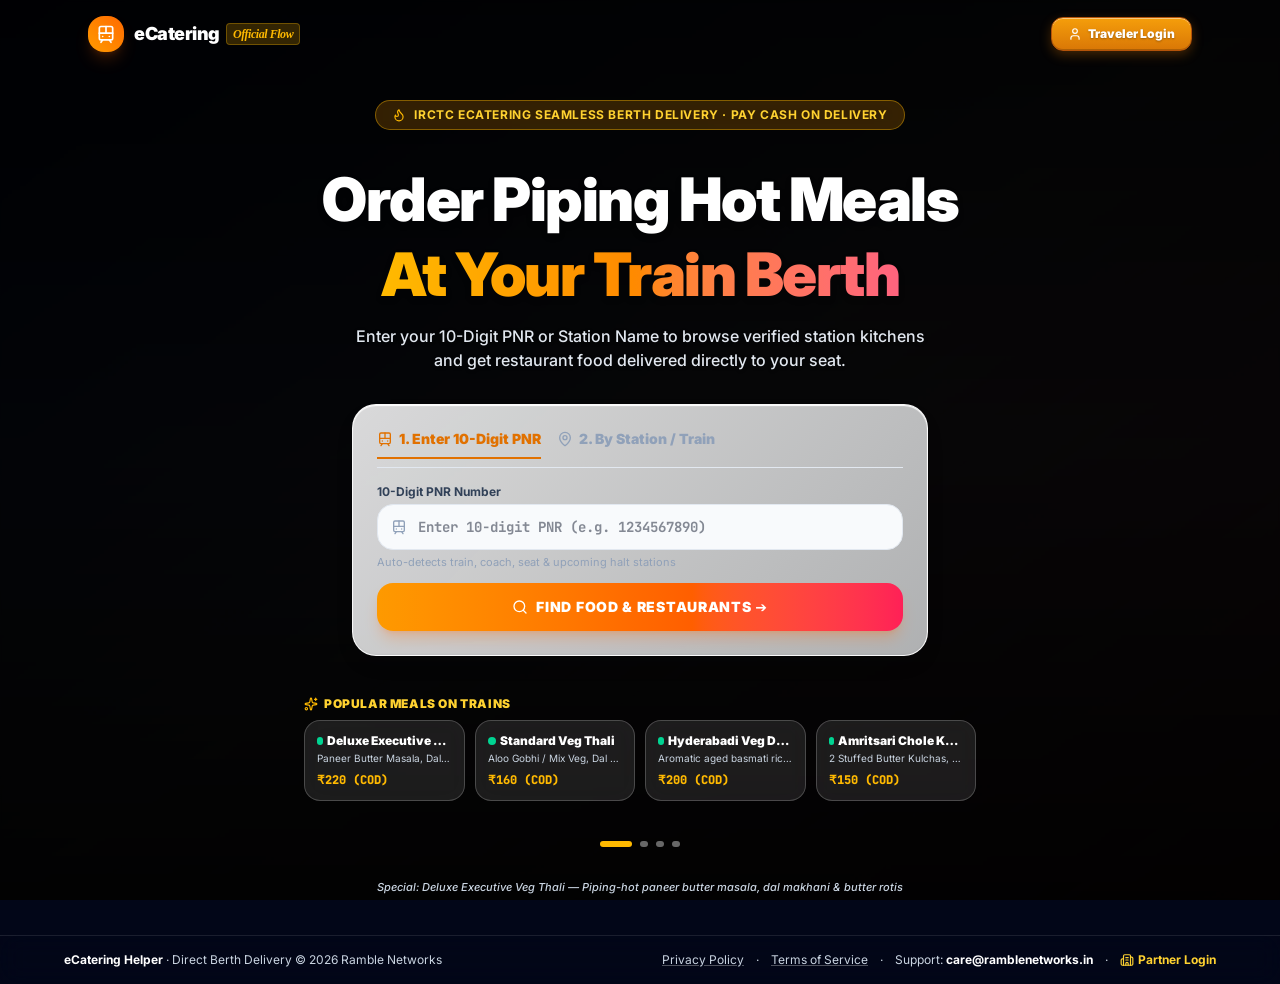
==== index.html @ 1b0b8081 "deploy: production build with live VPS Monitor button (static assets only)" ====
<!doctype html>
<html lang="en">
  <head>
    <meta charset="UTF-8" />
    <meta name="viewport" content="width=device-width, initial-scale=1.0, maximum-scale=1.0, user-scalable=no" />
    <meta name="theme-color" content="#f59e0b" />
    <meta name="apple-mobile-web-app-capable" content="yes" />
    <meta name="apple-mobile-web-app-status-bar-style" content="black-translucent" />
    <meta name="mobile-web-app-capable" content="yes" />
    <link rel="manifest" href="/manifest.json" />
    <link rel="icon" type="image/svg+xml" href="/icon.svg" />
    <link rel="apple-touch-icon" href="/icon.svg" />
    <title>Rambles' Kitchen - IRCTC eCatering Partner at NJP Railway Station</title>
    <script type="module" crossorigin src="/assets/index-EM72E6cP.js"></script>
    <link rel="stylesheet" crossorigin href="/assets/index-DjnOoHgG.css">
  <link rel="manifest" href="/manifest.webmanifest"><script id="vite-plugin-pwa:register-sw" src="/registerSW.js"></script></head>
  <body>
    <div id="root"></div>
    <script>
      if ('serviceWorker' in navigator && window.self === window.top) {
        window.addEventListener('load', () => {
          try {
            navigator.serviceWorker.register('/sw.js')
              .then(reg => console.log('Service Worker registered successfully:', reg.scope))
              .catch(err => console.error('Service Worker registration failed:', err));
          } catch (err) {
            console.warn('Service Worker registration blocked or failed:', err);
          }
        });
      }
    </script>
  </body>
</html>
---- assets/index-DjnOoHgG.css ----
@import"https://fonts.googleapis.com/css2?family=Inter:wght@400;500;600;700;800;900&family=Space+Grotesk:wght@500;600;700&family=JetBrains+Mono:wght@400;500;700&display=swap";/*! tailwindcss v4.3.3 | MIT License | https://tailwindcss.com */@layer properties{@supports (((-webkit-hyphens:none)) and (not (margin-trim:inline))) or ((-moz-orient:inline) and (not (color:rgb(from red r g b)))){*,:before,:after,::backdrop{--tw-translate-x:0;--tw-translate-y:0;--tw-translate-z:0;--tw-scale-x:1;--tw-scale-y:1;--tw-scale-z:1;--tw-rotate-x:initial;--tw-rotate-y:initial;--tw-rotate-z:initial;--tw-skew-x:initial;--tw-skew-y:initial;--tw-space-y-reverse:0;--tw-space-x-reverse:0;--tw-divide-y-reverse:0;--tw-border-style:solid;--tw-gradient-position:initial;--tw-gradient-from:#0000;--tw-gradient-via:#0000;--tw-gradient-to:#0000;--tw-gradient-stops:initial;--tw-gradient-via-stops:initial;--tw-gradient-from-position:0%;--tw-gradient-via-position:50%;--tw-gradient-to-position:100%;--tw-leading:initial;--tw-font-weight:initial;--tw-tracking:initial;--tw-shadow:0 0 #0000;--tw-shadow-color:initial;--tw-shadow-alpha:100%;--tw-inset-shadow:0 0 #0000;--tw-inset-shadow-color:initial;--tw-inset-shadow-alpha:100%;--tw-ring-color:initial;--tw-ring-shadow:0 0 #0000;--tw-inset-ring-color:initial;--tw-inset-ring-shadow:0 0 #0000;--tw-ring-inset:initial;--tw-ring-offset-width:0px;--tw-ring-offset-color:#fff;--tw-ring-offset-shadow:0 0 #0000;--tw-blur:initial;--tw-brightness:initial;--tw-contrast:initial;--tw-grayscale:initial;--tw-hue-rotate:initial;--tw-invert:initial;--tw-opacity:initial;--tw-saturate:initial;--tw-sepia:initial;--tw-drop-shadow:initial;--tw-drop-shadow-color:initial;--tw-drop-shadow-alpha:100%;--tw-drop-shadow-size:initial;--tw-backdrop-blur:initial;--tw-backdrop-brightness:initial;--tw-backdrop-contrast:initial;--tw-backdrop-grayscale:initial;--tw-backdrop-hue-rotate:initial;--tw-backdrop-invert:initial;--tw-backdrop-opacity:initial;--tw-backdrop-saturate:initial;--tw-backdrop-sepia:initial;--tw-duration:initial;--tw-ease:initial}}}@layer theme{:root,:host{--font-sans:"Inter", ui-sans-serif, system-ui, sans-serif;--font-serif:ui-serif, Georgia, Cambria, "Times New Roman", Times, serif;--font-mono:"JetBrains Mono", monospace;--color-red-50:oklch(97.1% .013 17.38);--color-red-100:oklch(93.6% .032 17.717);--color-red-200:oklch(88.5% .062 18.334);--color-red-300:oklch(80.8% .114 19.571);--color-red-400:oklch(70.4% .191 22.216);--color-red-500:oklch(63.7% .237 25.331);--color-red-600:oklch(57.7% .245 27.325);--color-red-700:oklch(50.5% .213 27.518);--color-red-800:oklch(44.4% .177 26.899);--color-red-900:oklch(39.6% .141 25.723);--color-red-950:oklch(25.8% .092 26.042);--color-orange-50:oklch(98% .016 73.684);--color-orange-100:oklch(95.4% .038 75.164);--color-orange-200:oklch(90.1% .076 70.697);--color-orange-300:oklch(83.7% .128 66.29);--color-orange-400:oklch(75% .183 55.934);--color-orange-500:oklch(70.5% .213 47.604);--color-orange-600:oklch(64.6% .222 41.116);--color-orange-700:oklch(55.3% .195 38.402);--color-orange-800:oklch(47% .157 37.304);--color-orange-900:oklch(40.8% .123 38.172);--color-orange-950:oklch(26.6% .079 36.259);--color-amber-50:oklch(98.7% .022 95.277);--color-amber-100:oklch(96.2% .059 95.617);--color-amber-200:oklch(92.4% .12 95.746);--color-amber-300:oklch(87.9% .169 91.605);--color-amber-400:oklch(82.8% .189 84.429);--color-amber-500:oklch(76.9% .188 70.08);--color-amber-600:oklch(66.6% .179 58.318);--color-amber-700:oklch(55.5% .163 48.998);--color-amber-800:oklch(47.3% .137 46.201);--color-amber-900:oklch(41.4% .112 45.904);--color-amber-950:oklch(27.9% .077 45.635);--color-yellow-400:oklch(85.2% .199 91.936);--color-yellow-500:oklch(79.5% .184 86.047);--color-green-600:oklch(62.7% .194 149.214);--color-emerald-50:oklch(97.9% .021 166.113);--color-emerald-100:oklch(95% .052 163.051);--color-emerald-200:oklch(90.5% .093 164.15);--color-emerald-300:oklch(84.5% .143 164.978);--color-emerald-400:oklch(76.5% .177 163.223);--color-emerald-500:oklch(69.6% .17 162.48);--color-emerald-600:oklch(59.6% .145 163.225);--color-emerald-700:oklch(50.8% .118 165.612);--color-emerald-800:oklch(43.2% .095 166.913);--color-emerald-900:oklch(37.8% .077 168.94);--color-emerald-950:oklch(26.2% .051 172.552);--color-teal-50:oklch(98.4% .014 180.72);--color-teal-100:oklch(95.3% .051 180.801);--color-teal-200:oklch(91% .096 180.426);--color-teal-400:oklch(77.7% .152 181.912);--color-teal-500:oklch(70.4% .14 182.503);--color-teal-600:oklch(60% .118 184.704);--color-teal-700:oklch(51.1% .096 186.391);--color-teal-800:oklch(43.7% .078 188.216);--color-teal-900:oklch(38.6% .063 188.416);--color-cyan-50:oklch(98.4% .019 200.873);--color-cyan-100:oklch(95.6% .045 203.388);--color-cyan-200:oklch(91.7% .08 205.041);--color-cyan-300:oklch(86.5% .127 207.078);--color-cyan-400:oklch(78.9% .154 211.53);--color-cyan-500:oklch(71.5% .143 215.221);--color-cyan-600:oklch(60.9% .126 221.723);--color-cyan-700:oklch(52% .105 223.128);--color-cyan-900:oklch(39.8% .07 227.392);--color-cyan-950:oklch(30.2% .056 229.695);--color-sky-50:oklch(97.7% .013 236.62);--color-sky-100:oklch(95.1% .026 236.824);--color-sky-200:oklch(90.1% .058 230.902);--color-sky-600:oklch(58.8% .158 241.966);--color-sky-700:oklch(50% .134 242.749);--color-sky-900:oklch(39.1% .09 240.876);--color-sky-950:oklch(29.3% .066 243.157);--color-blue-400:oklch(70.7% .165 254.624);--color-blue-500:oklch(62.3% .214 259.815);--color-blue-600:oklch(54.6% .245 262.881);--color-blue-700:oklch(48.8% .243 264.376);--color-indigo-50:oklch(96.2% .018 272.314);--color-indigo-100:oklch(93% .034 272.788);--color-indigo-200:oklch(87% .065 274.039);--color-indigo-300:oklch(78.5% .115 274.713);--color-indigo-400:oklch(67.3% .182 276.935);--color-indigo-500:oklch(58.5% .233 277.117);--color-indigo-600:oklch(51.1% .262 276.966);--color-indigo-700:oklch(45.7% .24 277.023);--color-indigo-800:oklch(39.8% .195 277.366);--color-indigo-900:oklch(35.9% .144 278.697);--color-indigo-950:oklch(25.7% .09 281.288);--color-purple-50:oklch(97.7% .014 308.299);--color-purple-100:oklch(94.6% .033 307.174);--color-purple-200:oklch(90.2% .063 306.703);--color-purple-300:oklch(82.7% .119 306.383);--color-purple-400:oklch(71.4% .203 305.504);--color-purple-500:oklch(62.7% .265 303.9);--color-purple-600:oklch(55.8% .288 302.321);--color-purple-700:oklch(49.6% .265 301.924);--color-purple-800:oklch(43.8% .218 303.724);--color-purple-900:oklch(38.1% .176 304.987);--color-purple-950:oklch(29.1% .149 302.717);--color-fuchsia-600:oklch(59.1% .293 322.896);--color-pink-100:oklch(94.8% .028 342.258);--color-pink-200:oklch(89.9% .061 343.231);--color-pink-400:oklch(71.8% .202 349.761);--color-pink-500:oklch(65.6% .241 354.308);--color-pink-600:oklch(59.2% .249 .584);--color-pink-700:oklch(52.5% .223 3.958);--color-rose-50:oklch(96.9% .015 12.422);--color-rose-100:oklch(94.1% .03 12.58);--color-rose-200:oklch(89.2% .058 10.001);--color-rose-300:oklch(81% .117 11.638);--color-rose-400:oklch(71.2% .194 13.428);--color-rose-500:oklch(64.5% .246 16.439);--color-rose-600:oklch(58.6% .253 17.585);--color-rose-700:oklch(51.4% .222 16.935);--color-rose-800:oklch(45.5% .188 13.697);--color-rose-900:oklch(41% .159 10.272);--color-rose-950:oklch(27.1% .105 12.094);--color-slate-50:oklch(98.4% .003 247.858);--color-slate-100:oklch(96.8% .007 247.896);--color-slate-200:oklch(92.9% .013 255.508);--color-slate-300:oklch(86.9% .022 252.894);--color-slate-400:oklch(70.4% .04 256.788);--color-slate-500:oklch(55.4% .046 257.417);--color-slate-600:oklch(44.6% .043 257.281);--color-slate-700:oklch(37.2% .044 257.287);--color-slate-800:oklch(27.9% .041 260.031);--color-slate-900:oklch(20.8% .042 265.755);--color-slate-950:oklch(12.9% .042 264.695);--color-zinc-900:oklch(21% .006 285.885);--color-black:#000;--color-white:#fff;--spacing:.25rem;--container-xs:20rem;--container-sm:24rem;--container-md:28rem;--container-lg:32rem;--container-xl:36rem;--container-2xl:42rem;--container-3xl:48rem;--container-4xl:56rem;--container-5xl:64rem;--container-6xl:72rem;--container-7xl:80rem;--text-xs:.75rem;--text-xs--line-height:calc(1 / .75);--text-sm:.875rem;--text-sm--line-height:calc(1.25 / .875);--text-base:1rem;--text-base--line-height: 1.5 ;--text-lg:1.125rem;--text-lg--line-height:calc(1.75 / 1.125);--text-xl:1.25rem;--text-xl--line-height:calc(1.75 / 1.25);--text-2xl:1.5rem;--text-2xl--line-height:calc(2 / 1.5);--text-3xl:1.875rem;--text-3xl--line-height: 1.2 ;--text-4xl:2.25rem;--text-4xl--line-height:calc(2.5 / 2.25);--text-5xl:3rem;--text-5xl--line-height:1;--text-6xl:3.75rem;--text-6xl--line-height:1;--font-weight-light:300;--font-weight-normal:400;--font-weight-medium:500;--font-weight-semibold:600;--font-weight-bold:700;--font-weight-extrabold:800;--font-weight-black:900;--tracking-tight:-.025em;--tracking-wide:.025em;--tracking-wider:.05em;--tracking-widest:.1em;--leading-tight:1.25;--leading-snug:1.375;--leading-normal:1.5;--leading-relaxed:1.625;--radius-xs:.125rem;--radius-sm:.25rem;--radius-md:.375rem;--radius-lg:.5rem;--radius-xl:.75rem;--radius-2xl:1rem;--radius-3xl:1.5rem;--drop-shadow-xs:0 1px 1px #0000000d;--drop-shadow-sm:0 1px 2px #00000026;--drop-shadow-md:0 3px 3px #0000001f;--drop-shadow-xl:0 9px 7px #0000001a;--ease-out:cubic-bezier(0, 0, .2, 1);--ease-in-out:cubic-bezier(.4, 0, .2, 1);--animate-spin:spin 1s linear infinite;--animate-ping:ping 1s cubic-bezier(0, 0, .2, 1) infinite;--animate-pulse:pulse 2s cubic-bezier(.4, 0, .6, 1) infinite;--animate-bounce:bounce 1s infinite;--blur-xs:4px;--blur-sm:8px;--blur-md:12px;--blur-xl:24px;--blur-2xl:40px;--blur-3xl:64px;--default-transition-duration:.15s;--default-transition-timing-function:cubic-bezier(.4, 0, .2, 1);--default-font-family:var(--font-sans);--default-mono-font-family:var(--font-mono);--font-heading:"Space Grotesk", sans-serif}}@layer base{*,:after,:before,::backdrop{box-sizing:border-box;border:0 solid;margin:0;padding:0}::file-selector-button{box-sizing:border-box;border:0 solid;margin:0;padding:0}html,:host{-webkit-text-size-adjust:100%;-moz-tab-size:4;tab-size:4;line-height:1.5;font-family:var(--default-font-family,-apple-system, BlinkMacSystemFont, "Segoe UI", Roboto, "Helvetica Neue", "Noto Sans", Arial, sans-serif, "Apple Color Emoji", "Segoe UI Emoji", "Segoe UI Symbol", "Noto Color Emoji");font-feature-settings:var(--default-font-feature-settings,normal);font-variation-settings:var(--default-font-variation-settings,normal);-webkit-tap-highlight-color:transparent}hr{height:0;color:inherit;border-top-width:1px}abbr:where([title]){-webkit-text-decoration:underline dotted;text-decoration:underline dotted}h1,h2,h3,h4,h5,h6{font-size:inherit;font-weight:inherit}a{color:inherit;-webkit-text-decoration:inherit;text-decoration:inherit}b,strong{font-weight:bolder}code,kbd,samp,pre{font-family:var(--default-mono-font-family,ui-monospace, SFMono-Regular, Menlo, Monaco, Consolas, "Liberation Mono", "Courier New", monospace);font-feature-settings:var(--default-mono-font-feature-settings,normal);font-variation-settings:var(--default-mono-font-variation-settings,normal);font-size:1em}small{font-size:80%}sub,sup{vertical-align:baseline;font-size:75%;line-height:0;position:relative}sub{bottom:-.25em}sup{top:-.5em}table{text-indent:0;border-color:inherit;border-collapse:collapse}:-moz-focusring:where(:not(iframe)){outline:auto}progress{vertical-align:baseline}summary{display:list-item}ol,ul,menu{list-style:none}img,svg,video,canvas,audio,iframe,embed,object{vertical-align:middle;display:block}img,video{max-width:100%;height:auto}button,input,select,optgroup,textarea{font:inherit;font-feature-settings:inherit;font-variation-settings:inherit;letter-spacing:inherit;color:inherit;opacity:1;background-color:#0000;border-radius:0}::file-selector-button{font:inherit;font-feature-settings:inherit;font-variation-settings:inherit;letter-spacing:inherit;color:inherit;opacity:1;background-color:#0000;border-radius:0}:where(select:is([multiple],[size])) optgroup{font-weight:bolder}:where(select:is([multiple],[size])) optgroup option{padding-inline-start:20px}::file-selector-button{margin-inline-end:4px}::placeholder{opacity:1}@supports (not ((-webkit-appearance:-apple-pay-button))) or (contain-intrinsic-size:1px){::placeholder{color:currentColor}@supports (color:color-mix(in lab,red,red)){::placeholder{color:color-mix(in oklab,currentcolor 50%,transparent)}}}textarea{resize:vertical}::-webkit-search-decoration{-webkit-appearance:none}::-webkit-date-and-time-value{min-height:1lh;text-align:inherit}::-webkit-datetime-edit{display:inline-flex}::-webkit-datetime-edit-fields-wrapper{padding:0}::-webkit-datetime-edit{padding-block:0}::-webkit-datetime-edit-year-field{padding-block:0}::-webkit-datetime-edit-month-field{padding-block:0}::-webkit-datetime-edit-day-field{padding-block:0}::-webkit-datetime-edit-hour-field{padding-block:0}::-webkit-datetime-edit-minute-field{padding-block:0}::-webkit-datetime-edit-second-field{padding-block:0}::-webkit-datetime-edit-millisecond-field{padding-block:0}::-webkit-datetime-edit-meridiem-field{padding-block:0}::-webkit-calendar-picker-indicator{line-height:1}:-moz-ui-invalid{box-shadow:none}button,input:where([type=button],[type=reset],[type=submit]){-webkit-appearance:button;-moz-appearance:button;appearance:button}::file-selector-button{-webkit-appearance:button;-moz-appearance:button;appearance:button}::-webkit-inner-spin-button{height:auto}::-webkit-outer-spin-button{height:auto}[hidden]:where(:not([hidden=until-found])){display:none!important}}@layer components;@layer utilities{.pointer-events-auto{pointer-events:auto}.pointer-events-none{pointer-events:none}.visible{visibility:visible}.sr-only{clip-path:inset(50%);white-space:nowrap;border-width:0;width:1px;height:1px;margin:-1px;padding:0;position:absolute;overflow:hidden}.absolute{position:absolute}.fixed{position:fixed}.relative{position:relative}.static{position:static}.sticky{position:sticky}.-inset-\[1px\]{top:-1px;right:-1px;bottom:-1px;left:-1px}.inset-0{top:0;right:0;bottom:0;left:0}.inset-2{inset:calc(var(--spacing) * 2)}.inset-\[10\%\]{top:10%;right:10%;bottom:10%;left:10%}.-top-1{top:calc(var(--spacing) * -1)}.-top-1\.5{top:calc(var(--spacing) * -1.5)}.-top-2{top:calc(var(--spacing) * -2)}.-top-24{top:calc(var(--spacing) * -24)}.-top-32{top:calc(var(--spacing) * -32)}.-top-40{top:calc(var(--spacing) * -40)}.top-0{top:0}.top-1\/2{top:50%}.top-1\/3{top:33.3333%}.top-1\/4{top:25%}.top-2{top:calc(var(--spacing) * 2)}.top-2\.5{top:calc(var(--spacing) * 2.5)}.top-3{top:calc(var(--spacing) * 3)}.top-4{top:calc(var(--spacing) * 4)}.top-28{top:calc(var(--spacing) * 28)}.top-\[4\%\]{top:4%}.top-\[5\%\]{top:5%}.top-\[8\%\]{top:8%}.top-\[12\%\]{top:12%}.top-\[15\%\]{top:15%}.top-\[20\%\]{top:20%}.top-\[24\%\]{top:24%}.top-\[35\%\]{top:35%}.top-\[40\%\]{top:40%}.top-\[48\%\]{top:48%}.top-full{top:100%}.-right-1{right:calc(var(--spacing) * -1)}.-right-2\.5{right:calc(var(--spacing) * -2.5)}.-right-4{right:calc(var(--spacing) * -4)}.-right-24{right:calc(var(--spacing) * -24)}.-right-32{right:calc(var(--spacing) * -32)}.-right-40{right:calc(var(--spacing) * -40)}.right-0{right:0}.right-2{right:calc(var(--spacing) * 2)}.right-2\.5{right:calc(var(--spacing) * 2.5)}.right-3{right:calc(var(--spacing) * 3)}.right-4{right:calc(var(--spacing) * 4)}.right-5{right:calc(var(--spacing) * 5)}.right-\[2\%\]{right:2%}.right-\[4\%\]{right:4%}.right-\[5\%\]{right:5%}.right-\[8\%\]{right:8%}.right-\[25\%\]{right:25%}.-bottom-2{bottom:calc(var(--spacing) * -2)}.-bottom-32{bottom:calc(var(--spacing) * -32)}.-bottom-40{bottom:calc(var(--spacing) * -40)}.bottom-0{bottom:0}.bottom-4{bottom:calc(var(--spacing) * 4)}.bottom-5{bottom:calc(var(--spacing) * 5)}.bottom-6{bottom:calc(var(--spacing) * 6)}.bottom-\[5\%\]{bottom:5%}.bottom-\[20\%\]{bottom:20%}.bottom-\[28\%\]{bottom:28%}.-left-2{left:calc(var(--spacing) * -2)}.-left-4{left:calc(var(--spacing) * -4)}.-left-32{left:calc(var(--spacing) * -32)}.-left-40{left:calc(var(--spacing) * -40)}.left-0{left:0}.left-1\/2{left:50%}.left-1\/3{left:33.3333%}.left-3{left:calc(var(--spacing) * 3)}.left-3\.5{left:calc(var(--spacing) * 3.5)}.left-9{left:calc(var(--spacing) * 9)}.left-12{left:calc(var(--spacing) * 12)}.left-15{left:calc(var(--spacing) * 15)}.left-\[-5\%\]{left:-5%}.left-\[-100px\]{left:-100px}.left-\[2\%\]{left:2%}.left-\[5\%\]{left:5%}.left-\[8\%\]{left:8%}.left-\[15\%\]{left:15%}.left-\[34\%\]{left:34%}.left-\[45\%\]{left:45%}.left-\[50\%\]{left:50%}.-z-10{z-index:-10}.-z-20{z-index:-20}.-z-30{z-index:-30}.z-0{z-index:0}.z-10{z-index:10}.z-20{z-index:20}.z-30{z-index:30}.z-40{z-index:40}.z-50{z-index:50}.z-60{z-index:60}.z-\[100\]{z-index:100}.z-\[999\]{z-index:999}.z-\[9999\]{z-index:9999}.z-\[10000\]{z-index:10000}.z-\[11000\]{z-index:11000}.col-span-2{grid-column:span 2/span 2}.col-span-4{grid-column:span 4/span 4}.container{width:100%}@media(min-width:40rem){.container{max-width:40rem}}@media(min-width:48rem){.container{max-width:48rem}}@media(min-width:64rem){.container{max-width:64rem}}@media(min-width:80rem){.container{max-width:80rem}}@media(min-width:96rem){.container{max-width:96rem}}.m-1\.5{margin:calc(var(--spacing) * 1.5)}.-mx-4{margin-inline:calc(var(--spacing) * -4)}.mx-0{margin-inline:0}.mx-0\.5{margin-inline:calc(var(--spacing) * .5)}.mx-1{margin-inline:var(--spacing)}.mx-2{margin-inline:calc(var(--spacing) * 2)}.mx-4{margin-inline:calc(var(--spacing) * 4)}.mx-auto{margin-inline:auto}.-my-8{margin-block:calc(var(--spacing) * -8)}.my-0{margin-block:0}.my-0\.5{margin-block:calc(var(--spacing) * .5)}.my-1{margin-block:var(--spacing)}.my-1\.5{margin-block:calc(var(--spacing) * 1.5)}.my-2{margin-block:calc(var(--spacing) * 2)}.my-3{margin-block:calc(var(--spacing) * 3)}.my-4{margin-block:calc(var(--spacing) * 4)}.my-6{margin-block:calc(var(--spacing) * 6)}.-mt-0\.5{margin-top:calc(var(--spacing) * -.5)}.-mt-1{margin-top:calc(var(--spacing) * -1)}.mt-0\.5{margin-top:calc(var(--spacing) * .5)}.mt-1{margin-top:var(--spacing)}.mt-1\.5{margin-top:calc(var(--spacing) * 1.5)}.mt-2{margin-top:calc(var(--spacing) * 2)}.mt-2\.5{margin-top:calc(var(--spacing) * 2.5)}.mt-3{margin-top:calc(var(--spacing) * 3)}.mt-4{margin-top:calc(var(--spacing) * 4)}.mt-6{margin-top:calc(var(--spacing) * 6)}.mt-8{margin-top:calc(var(--spacing) * 8)}.mr-1{margin-right:var(--spacing)}.mr-2{margin-right:calc(var(--spacing) * 2)}.mr-auto{margin-right:auto}.mb-0{margin-bottom:0}.mb-0\.5{margin-bottom:calc(var(--spacing) * .5)}.mb-1{margin-bottom:var(--spacing)}.mb-1\.5{margin-bottom:calc(var(--spacing) * 1.5)}.mb-2{margin-bottom:calc(var(--spacing) * 2)}.mb-2\.5{margin-bottom:calc(var(--spacing) * 2.5)}.mb-3{margin-bottom:calc(var(--spacing) * 3)}.mb-4{margin-bottom:calc(var(--spacing) * 4)}.mb-6{margin-bottom:calc(var(--spacing) * 6)}.mb-8{margin-bottom:calc(var(--spacing) * 8)}.mb-12{margin-bottom:calc(var(--spacing) * 12)}.ml-0\.5{margin-left:calc(var(--spacing) * .5)}.ml-1{margin-left:var(--spacing)}.ml-2{margin-left:calc(var(--spacing) * 2)}.ml-auto{margin-left:auto}.line-clamp-1{-webkit-line-clamp:1;-webkit-box-orient:vertical;display:-webkit-box;overflow:hidden}.block{display:block}.block\!{display:block!important}.contents{display:contents}.flex{display:flex}.grid{display:grid}.hidden{display:none}.inline{display:inline}.inline-block{display:inline-block}.inline-flex{display:inline-flex}.table{display:table}.aspect-square{aspect-ratio:1}.h-1{height:var(--spacing)}.h-1\.5{height:calc(var(--spacing) * 1.5)}.h-2{height:calc(var(--spacing) * 2)}.h-2\.5{height:calc(var(--spacing) * 2.5)}.h-3{height:calc(var(--spacing) * 3)}.h-3\.5{height:calc(var(--spacing) * 3.5)}.h-4{height:calc(var(--spacing) * 4)}.h-4\.5{height:calc(var(--spacing) * 4.5)}.h-5{height:calc(var(--spacing) * 5)}.h-6{height:calc(var(--spacing) * 6)}.h-7{height:calc(var(--spacing) * 7)}.h-8{height:calc(var(--spacing) * 8)}.h-9{height:calc(var(--spacing) * 9)}.h-10{height:calc(var(--spacing) * 10)}.h-11{height:calc(var(--spacing) * 11)}.h-12{height:calc(var(--spacing) * 12)}.h-14{height:calc(var(--spacing) * 14)}.h-16{height:calc(var(--spacing) * 16)}.h-20{height:calc(var(--spacing) * 20)}.h-24{height:calc(var(--spacing) * 24)}.h-32{height:calc(var(--spacing) * 32)}.h-36{height:calc(var(--spacing) * 36)}.h-40{height:calc(var(--spacing) * 40)}.h-48{height:calc(var(--spacing) * 48)}.h-64{height:calc(var(--spacing) * 64)}.h-96{height:calc(var(--spacing) * 96)}.h-\[1\.2em\]{height:1.2em}.h-\[1px\]{height:1px}.h-\[72px\]{height:72px}.h-\[500px\]{height:500px}.h-full{height:100%}.h-px{height:1px}.h-screen{height:100vh}.max-h-36{max-height:calc(var(--spacing) * 36)}.max-h-48{max-height:calc(var(--spacing) * 48)}.max-h-56{max-height:calc(var(--spacing) * 56)}.max-h-\[60vh\]{max-height:60vh}.max-h-\[70vh\]{max-height:70vh}.max-h-\[80vh\]{max-height:80vh}.max-h-\[85vh\]{max-height:85vh}.max-h-\[90vh\]{max-height:90vh}.max-h-\[92vh\]{max-height:92vh}.max-h-\[140px\]{max-height:140px}.max-h-\[160px\]{max-height:160px}.max-h-\[380px\]{max-height:380px}.max-h-\[600px\]{max-height:600px}.max-h-full{max-height:100%}.min-h-\[30px\]{min-height:30px}.min-h-\[38px\]{min-height:38px}.min-h-\[44px\]{min-height:44px}.min-h-full{min-height:100%}.min-h-screen{min-height:100vh}.w-1{width:var(--spacing)}.w-1\.5{width:calc(var(--spacing) * 1.5)}.w-1\/3{width:33.3333%}.w-2{width:calc(var(--spacing) * 2)}.w-2\.5{width:calc(var(--spacing) * 2.5)}.w-3{width:calc(var(--spacing) * 3)}.w-3\.5{width:calc(var(--spacing) * 3.5)}.w-4{width:calc(var(--spacing) * 4)}.w-4\.5{width:calc(var(--spacing) * 4.5)}.w-5{width:calc(var(--spacing) * 5)}.w-6{width:calc(var(--spacing) * 6)}.w-7{width:calc(var(--spacing) * 7)}.w-8{width:calc(var(--spacing) * 8)}.w-9{width:calc(var(--spacing) * 9)}.w-10{width:calc(var(--spacing) * 10)}.w-11{width:calc(var(--spacing) * 11)}.w-12{width:calc(var(--spacing) * 12)}.w-14{width:calc(var(--spacing) * 14)}.w-16{width:calc(var(--spacing) * 16)}.w-20{width:calc(var(--spacing) * 20)}.w-24{width:calc(var(--spacing) * 24)}.w-28{width:calc(var(--spacing) * 28)}.w-32{width:calc(var(--spacing) * 32)}.w-36{width:calc(var(--spacing) * 36)}.w-44{width:calc(var(--spacing) * 44)}.w-48{width:calc(var(--spacing) * 48)}.w-64{width:calc(var(--spacing) * 64)}.w-80{width:calc(var(--spacing) * 80)}.w-96{width:calc(var(--spacing) * 96)}.w-\[58px\]{width:58px}.w-\[68px\]{width:68px}.w-\[72px\]{width:72px}.w-\[92\%\]{width:92%}.w-\[140\%\]{width:140%}.w-\[180\%\]{width:180%}.w-\[500px\]{width:500px}.w-\[calc\(100\%-8px\)\]{width:calc(100% - 8px)}.w-full{width:100%}.w-px{width:1px}.w-screen{width:100vw}.max-w-2xl{max-width:var(--container-2xl)}.max-w-3xl{max-width:var(--container-3xl)}.max-w-4xl{max-width:var(--container-4xl)}.max-w-5xl{max-width:var(--container-5xl)}.max-w-6xl{max-width:var(--container-6xl)}.max-w-7xl{max-width:var(--container-7xl)}.max-w-\[55\%\]{max-width:55%}.max-w-\[60px\]{max-width:60px}.max-w-\[80px\]{max-width:80px}.max-w-\[90\%\]{max-width:90%}.max-w-\[100px\]{max-width:100px}.max-w-\[140px\]{max-width:140px}.max-w-\[160px\]{max-width:160px}.max-w-\[170px\]{max-width:170px}.max-w-\[220px\]{max-width:220px}.max-w-\[240px\]{max-width:240px}.max-w-\[280px\]{max-width:280px}.max-w-\[320px\]{max-width:320px}.max-w-\[400px\]{max-width:400px}.max-w-\[420px\]{max-width:420px}.max-w-\[1920px\]{max-width:1920px}.max-w-full{max-width:100%}.max-w-lg{max-width:var(--container-lg)}.max-w-md{max-width:var(--container-md)}.max-w-sm{max-width:var(--container-sm)}.max-w-xl{max-width:var(--container-xl)}.max-w-xs{max-width:var(--container-xs)}.min-w-0{min-width:0}.min-w-\[45px\]{min-width:45px}.min-w-\[52px\]{min-width:52px}.min-w-\[65px\]{min-width:65px}.min-w-\[70px\]{min-width:70px}.min-w-\[76px\]{min-width:76px}.min-w-\[100px\]{min-width:100px}.min-w-\[104px\]{min-width:104px}.min-w-\[130px\]{min-width:130px}.min-w-\[160px\]{min-width:160px}.min-w-\[200px\]{min-width:200px}.flex-1{flex:1}.flex-shrink-0{flex-shrink:0}.shrink{flex-shrink:1}.shrink-0{flex-shrink:0}.flex-grow{flex-grow:1}.border-collapse{border-collapse:collapse}.origin-bottom-left{transform-origin:0 100%}.origin-right{transform-origin:100%}.-translate-x-1\/2{--tw-translate-x: -50% ;translate:var(--tw-translate-x) var(--tw-translate-y)}.-translate-x-full{--tw-translate-x:-100%;translate:var(--tw-translate-x) var(--tw-translate-y)}.-translate-y-1\/2{--tw-translate-y: -50% ;translate:var(--tw-translate-x) var(--tw-translate-y)}.scale-90{--tw-scale-x:90%;--tw-scale-y:90%;--tw-scale-z:90%;scale:var(--tw-scale-x) var(--tw-scale-y)}.scale-105{--tw-scale-x:105%;--tw-scale-y:105%;--tw-scale-z:105%;scale:var(--tw-scale-x) var(--tw-scale-y)}.scale-110{--tw-scale-x:110%;--tw-scale-y:110%;--tw-scale-z:110%;scale:var(--tw-scale-x) var(--tw-scale-y)}.scale-\[0\.8\]{scale:.8}.scale-\[1\.01\]{scale:1.01}.scale-\[1\.02\]{scale:1.02}.scale-\[1\.03\]{scale:1.03}.scale-\[1\.05\]{scale:1.05}.rotate-0{rotate:0deg}.rotate-180{rotate:180deg}.-skew-x-12{--tw-skew-x:skewX( -12deg );transform:var(--tw-rotate-x,) var(--tw-rotate-y,) var(--tw-rotate-z,) var(--tw-skew-x,) var(--tw-skew-y,)}.transform{transform:var(--tw-rotate-x,) var(--tw-rotate-y,) var(--tw-rotate-z,) var(--tw-skew-x,) var(--tw-skew-y,)}.animate-\[shine_2s_infinite\]{animation:2s infinite shine}.animate-\[slide_12s_infinite_linear\]{animation:12s linear infinite slide}.animate-bounce{animation:var(--animate-bounce)}.animate-none{animation:none}.animate-ping{animation:var(--animate-ping)}.animate-pulse{animation:var(--animate-pulse)}.animate-spin{animation:var(--animate-spin)}.cursor-not-allowed{cursor:not-allowed}.cursor-pointer{cursor:pointer}.cursor-wait{cursor:wait}.resize-none{resize:none}.resize-y{resize:vertical}.scrollbar-thin{scrollbar-width:thin}.list-disc{list-style-type:disc}.appearance-none{-webkit-appearance:none;-moz-appearance:none;appearance:none}.grid-cols-1{grid-template-columns:repeat(1,minmax(0,1fr))}.grid-cols-2{grid-template-columns:repeat(2,minmax(0,1fr))}.grid-cols-3{grid-template-columns:repeat(3,minmax(0,1fr))}.grid-cols-4{grid-template-columns:repeat(4,minmax(0,1fr))}.grid-cols-5{grid-template-columns:repeat(5,minmax(0,1fr))}.grid-cols-\[48px_48px_70px_24px\]{grid-template-columns:48px 48px 70px 24px}.flex-col{flex-direction:column}.flex-row{flex-direction:row}.flex-nowrap{flex-wrap:nowrap}.flex-wrap{flex-wrap:wrap}.items-center{align-items:center}.items-end{align-items:flex-end}.items-start{align-items:flex-start}.items-stretch{align-items:stretch}.justify-around{justify-content:space-around}.justify-between{justify-content:space-between}.justify-center{justify-content:center}.justify-end{justify-content:flex-end}.justify-start{justify-content:flex-start}.gap-0\.5{gap:calc(var(--spacing) * .5)}.gap-1{gap:var(--spacing)}.gap-1\.5{gap:calc(var(--spacing) * 1.5)}.gap-2{gap:calc(var(--spacing) * 2)}.gap-2\.5{gap:calc(var(--spacing) * 2.5)}.gap-3{gap:calc(var(--spacing) * 3)}.gap-3\.5{gap:calc(var(--spacing) * 3.5)}.gap-4{gap:calc(var(--spacing) * 4)}.gap-5{gap:calc(var(--spacing) * 5)}.gap-6{gap:calc(var(--spacing) * 6)}.gap-8{gap:calc(var(--spacing) * 8)}.gap-px{gap:1px}:where(.space-y-0\.5>:not(:last-child)){--tw-space-y-reverse:0;margin-block-start:calc(calc(var(--spacing) * .5) * var(--tw-space-y-reverse));margin-block-end:calc(calc(var(--spacing) * .5) * calc(1 - var(--tw-space-y-reverse)))}:where(.space-y-1>:not(:last-child)){--tw-space-y-reverse:0;margin-block-start:calc(var(--spacing) * var(--tw-space-y-reverse));margin-block-end:calc(var(--spacing) * calc(1 - var(--tw-space-y-reverse)))}:where(.space-y-1\.5>:not(:last-child)){--tw-space-y-reverse:0;margin-block-start:calc(calc(var(--spacing) * 1.5) * var(--tw-space-y-reverse));margin-block-end:calc(calc(var(--spacing) * 1.5) * calc(1 - var(--tw-space-y-reverse)))}:where(.space-y-2>:not(:last-child)){--tw-space-y-reverse:0;margin-block-start:calc(calc(var(--spacing) * 2) * var(--tw-space-y-reverse));margin-block-end:calc(calc(var(--spacing) * 2) * calc(1 - var(--tw-space-y-reverse)))}:where(.space-y-2\.5>:not(:last-child)){--tw-space-y-reverse:0;margin-block-start:calc(calc(var(--spacing) * 2.5) * var(--tw-space-y-reverse));margin-block-end:calc(calc(var(--spacing) * 2.5) * calc(1 - var(--tw-space-y-reverse)))}:where(.space-y-3>:not(:last-child)){--tw-space-y-reverse:0;margin-block-start:calc(calc(var(--spacing) * 3) * var(--tw-space-y-reverse));margin-block-end:calc(calc(var(--spacing) * 3) * calc(1 - var(--tw-space-y-reverse)))}:where(.space-y-3\.5>:not(:last-child)){--tw-space-y-reverse:0;margin-block-start:calc(calc(var(--spacing) * 3.5) * var(--tw-space-y-reverse));margin-block-end:calc(calc(var(--spacing) * 3.5) * calc(1 - var(--tw-space-y-reverse)))}:where(.space-y-4>:not(:last-child)){--tw-space-y-reverse:0;margin-block-start:calc(calc(var(--spacing) * 4) * var(--tw-space-y-reverse));margin-block-end:calc(calc(var(--spacing) * 4) * calc(1 - var(--tw-space-y-reverse)))}:where(.space-y-5>:not(:last-child)){--tw-space-y-reverse:0;margin-block-start:calc(calc(var(--spacing) * 5) * var(--tw-space-y-reverse));margin-block-end:calc(calc(var(--spacing) * 5) * calc(1 - var(--tw-space-y-reverse)))}:where(.space-y-6>:not(:last-child)){--tw-space-y-reverse:0;margin-block-start:calc(calc(var(--spacing) * 6) * var(--tw-space-y-reverse));margin-block-end:calc(calc(var(--spacing) * 6) * calc(1 - var(--tw-space-y-reverse)))}:where(.space-y-8>:not(:last-child)){--tw-space-y-reverse:0;margin-block-start:calc(calc(var(--spacing) * 8) * var(--tw-space-y-reverse));margin-block-end:calc(calc(var(--spacing) * 8) * calc(1 - var(--tw-space-y-reverse)))}.gap-x-4{column-gap:calc(var(--spacing) * 4)}:where(.space-x-2>:not(:last-child)){--tw-space-x-reverse:0;margin-inline-start:calc(calc(var(--spacing) * 2) * var(--tw-space-x-reverse));margin-inline-end:calc(calc(var(--spacing) * 2) * calc(1 - var(--tw-space-x-reverse)))}:where(.space-x-3>:not(:last-child)){--tw-space-x-reverse:0;margin-inline-start:calc(calc(var(--spacing) * 3) * var(--tw-space-x-reverse));margin-inline-end:calc(calc(var(--spacing) * 3) * calc(1 - var(--tw-space-x-reverse)))}:where(.space-x-4>:not(:last-child)){--tw-space-x-reverse:0;margin-inline-start:calc(calc(var(--spacing) * 4) * var(--tw-space-x-reverse));margin-inline-end:calc(calc(var(--spacing) * 4) * calc(1 - var(--tw-space-x-reverse)))}.gap-y-1\.5{row-gap:calc(var(--spacing) * 1.5)}:where(.divide-y>:not(:last-child)){--tw-divide-y-reverse:0;border-bottom-style:var(--tw-border-style);border-top-style:var(--tw-border-style);border-top-width:calc(1px * var(--tw-divide-y-reverse));border-bottom-width:calc(1px * calc(1 - var(--tw-divide-y-reverse)))}:where(.divide-slate-100>:not(:last-child)){border-color:var(--color-slate-100)}:where(.divide-slate-200>:not(:last-child)){border-color:var(--color-slate-200)}:where(.divide-slate-300>:not(:last-child)){border-color:var(--color-slate-300)}:where(.divide-slate-800>:not(:last-child)){border-color:var(--color-slate-800)}:where(.divide-white\/60>:not(:last-child)){border-color:#fff9}@supports (color:color-mix(in lab,red,red)){:where(.divide-white\/60>:not(:last-child)){border-color:color-mix(in oklab,var(--color-white) 60%,transparent)}}.self-center{align-self:center}.self-end{align-self:flex-end}.self-start{align-self:flex-start}.truncate{text-overflow:ellipsis;white-space:nowrap;overflow:hidden}.overflow-hidden{overflow:hidden}.overflow-x-auto{overflow-x:auto}.overflow-x-hidden{overflow-x:hidden}.overflow-y-auto{overflow-y:auto}.rounded{border-radius:.25rem}.rounded-2xl{border-radius:var(--radius-2xl)}.rounded-3xl{border-radius:var(--radius-3xl)}.rounded-\[10px\]{border-radius:10px}.rounded-\[18px\]{border-radius:18px}.rounded-\[26px\]{border-radius:26px}.rounded-full{border-radius:3.40282e38px}.rounded-lg{border-radius:var(--radius-lg)}.rounded-md{border-radius:var(--radius-md)}.rounded-sm{border-radius:var(--radius-sm)}.rounded-xl{border-radius:var(--radius-xl)}.rounded-xs{border-radius:var(--radius-xs)}.rounded-t-3xl{border-top-left-radius:var(--radius-3xl);border-top-right-radius:var(--radius-3xl)}.rounded-r-md{border-top-right-radius:var(--radius-md);border-bottom-right-radius:var(--radius-md)}.rounded-b-3xl{border-bottom-right-radius:var(--radius-3xl);border-bottom-left-radius:var(--radius-3xl)}.rounded-b-\[2\.5rem\]{border-bottom-right-radius:2.5rem;border-bottom-left-radius:2.5rem}.rounded-b-xl{border-bottom-right-radius:var(--radius-xl);border-bottom-left-radius:var(--radius-xl)}.border{border-style:var(--tw-border-style);border-width:1px}.border-2{border-style:var(--tw-border-style);border-width:2px}.border-\[3px\]{border-style:var(--tw-border-style);border-width:3px}.border-x{border-inline-style:var(--tw-border-style);border-inline-width:1px}.border-t{border-top-style:var(--tw-border-style);border-top-width:1px}.border-t-2{border-top-style:var(--tw-border-style);border-top-width:2px}.border-r{border-right-style:var(--tw-border-style);border-right-width:1px}.border-b{border-bottom-style:var(--tw-border-style);border-bottom-width:1px}.border-b-2{border-bottom-style:var(--tw-border-style);border-bottom-width:2px}.border-l{border-left-style:var(--tw-border-style);border-left-width:1px}.border-l-2{border-left-style:var(--tw-border-style);border-left-width:2px}.border-l-4{border-left-style:var(--tw-border-style);border-left-width:4px}.border-l-\[5px\]{border-left-style:var(--tw-border-style);border-left-width:5px}.border-dashed{--tw-border-style:dashed;border-style:dashed}.border-dotted{--tw-border-style:dotted;border-style:dotted}.border-amber-100{border-color:var(--color-amber-100)}.border-amber-200{border-color:var(--color-amber-200)}.border-amber-200\/50{border-color:#fee68580}@supports (color:color-mix(in lab,red,red)){.border-amber-200\/50{border-color:color-mix(in oklab,var(--color-amber-200) 50%,transparent)}}.border-amber-200\/60{border-color:#fee68599}@supports (color:color-mix(in lab,red,red)){.border-amber-200\/60{border-color:color-mix(in oklab,var(--color-amber-200) 60%,transparent)}}.border-amber-200\/80{border-color:#fee685cc}@supports (color:color-mix(in lab,red,red)){.border-amber-200\/80{border-color:color-mix(in oklab,var(--color-amber-200) 80%,transparent)}}.border-amber-300{border-color:var(--color-amber-300)}.border-amber-400{border-color:var(--color-amber-400)}.border-amber-400\/30{border-color:#fcbb004d}@supports (color:color-mix(in lab,red,red)){.border-amber-400\/30{border-color:color-mix(in oklab,var(--color-amber-400) 30%,transparent)}}.border-amber-400\/40{border-color:#fcbb0066}@supports (color:color-mix(in lab,red,red)){.border-amber-400\/40{border-color:color-mix(in oklab,var(--color-amber-400) 40%,transparent)}}.border-amber-500{border-color:var(--color-amber-500)}.border-amber-500\/10{border-color:#f99c001a}@supports (color:color-mix(in lab,red,red)){.border-amber-500\/10{border-color:color-mix(in oklab,var(--color-amber-500) 10%,transparent)}}.border-amber-500\/20{border-color:#f99c0033}@supports (color:color-mix(in lab,red,red)){.border-amber-500\/20{border-color:color-mix(in oklab,var(--color-amber-500) 20%,transparent)}}.border-amber-500\/30{border-color:#f99c004d}@supports (color:color-mix(in lab,red,red)){.border-amber-500\/30{border-color:color-mix(in oklab,var(--color-amber-500) 30%,transparent)}}.border-amber-500\/40{border-color:#f99c0066}@supports (color:color-mix(in lab,red,red)){.border-amber-500\/40{border-color:color-mix(in oklab,var(--color-amber-500) 40%,transparent)}}.border-amber-500\/50{border-color:#f99c0080}@supports (color:color-mix(in lab,red,red)){.border-amber-500\/50{border-color:color-mix(in oklab,var(--color-amber-500) 50%,transparent)}}.border-amber-600{border-color:var(--color-amber-600)}.border-amber-800\/80{border-color:#953d00cc}@supports (color:color-mix(in lab,red,red)){.border-amber-800\/80{border-color:color-mix(in oklab,var(--color-amber-800) 80%,transparent)}}.border-cyan-500{border-color:var(--color-cyan-500)}.border-cyan-500\/30{border-color:#00b7d74d}@supports (color:color-mix(in lab,red,red)){.border-cyan-500\/30{border-color:color-mix(in oklab,var(--color-cyan-500) 30%,transparent)}}.border-cyan-500\/40{border-color:#00b7d766}@supports (color:color-mix(in lab,red,red)){.border-cyan-500\/40{border-color:color-mix(in oklab,var(--color-cyan-500) 40%,transparent)}}.border-emerald-100{border-color:var(--color-emerald-100)}.border-emerald-100\/80{border-color:#d0fae5cc}@supports (color:color-mix(in lab,red,red)){.border-emerald-100\/80{border-color:color-mix(in oklab,var(--color-emerald-100) 80%,transparent)}}.border-emerald-200{border-color:var(--color-emerald-200)}.border-emerald-200\/80{border-color:#a4f4cfcc}@supports (color:color-mix(in lab,red,red)){.border-emerald-200\/80{border-color:color-mix(in oklab,var(--color-emerald-200) 80%,transparent)}}.border-emerald-300{border-color:var(--color-emerald-300)}.border-emerald-300\/80{border-color:#5ee9b5cc}@supports (color:color-mix(in lab,red,red)){.border-emerald-300\/80{border-color:color-mix(in oklab,var(--color-emerald-300) 80%,transparent)}}.border-emerald-400{border-color:var(--color-emerald-400)}.border-emerald-400\/40{border-color:#00d29466}@supports (color:color-mix(in lab,red,red)){.border-emerald-400\/40{border-color:color-mix(in oklab,var(--color-emerald-400) 40%,transparent)}}.border-emerald-500{border-color:var(--color-emerald-500)}.border-emerald-500\/10{border-color:#00bb7f1a}@supports (color:color-mix(in lab,red,red)){.border-emerald-500\/10{border-color:color-mix(in oklab,var(--color-emerald-500) 10%,transparent)}}.border-emerald-500\/20{border-color:#00bb7f33}@supports (color:color-mix(in lab,red,red)){.border-emerald-500\/20{border-color:color-mix(in oklab,var(--color-emerald-500) 20%,transparent)}}.border-emerald-500\/25{border-color:#00bb7f40}@supports (color:color-mix(in lab,red,red)){.border-emerald-500\/25{border-color:color-mix(in oklab,var(--color-emerald-500) 25%,transparent)}}.border-emerald-500\/30{border-color:#00bb7f4d}@supports (color:color-mix(in lab,red,red)){.border-emerald-500\/30{border-color:color-mix(in oklab,var(--color-emerald-500) 30%,transparent)}}.border-emerald-500\/40{border-color:#00bb7f66}@supports (color:color-mix(in lab,red,red)){.border-emerald-500\/40{border-color:color-mix(in oklab,var(--color-emerald-500) 40%,transparent)}}.border-emerald-500\/60{border-color:#00bb7f99}@supports (color:color-mix(in lab,red,red)){.border-emerald-500\/60{border-color:color-mix(in oklab,var(--color-emerald-500) 60%,transparent)}}.border-emerald-600{border-color:var(--color-emerald-600)}.border-emerald-700{border-color:var(--color-emerald-700)}.border-emerald-800\/80{border-color:#005f46cc}@supports (color:color-mix(in lab,red,red)){.border-emerald-800\/80{border-color:color-mix(in oklab,var(--color-emerald-800) 80%,transparent)}}.border-emerald-900\/50{border-color:#004e3b80}@supports (color:color-mix(in lab,red,red)){.border-emerald-900\/50{border-color:color-mix(in oklab,var(--color-emerald-900) 50%,transparent)}}.border-green-600{border-color:var(--color-green-600)}.border-indigo-100{border-color:var(--color-indigo-100)}.border-indigo-100\/50{border-color:#e0e7ff80}@supports (color:color-mix(in lab,red,red)){.border-indigo-100\/50{border-color:color-mix(in oklab,var(--color-indigo-100) 50%,transparent)}}.border-indigo-100\/80{border-color:#e0e7ffcc}@supports (color:color-mix(in lab,red,red)){.border-indigo-100\/80{border-color:color-mix(in oklab,var(--color-indigo-100) 80%,transparent)}}.border-indigo-200{border-color:var(--color-indigo-200)}.border-indigo-200\/80{border-color:#c7d2ffcc}@supports (color:color-mix(in lab,red,red)){.border-indigo-200\/80{border-color:color-mix(in oklab,var(--color-indigo-200) 80%,transparent)}}.border-indigo-300{border-color:var(--color-indigo-300)}.border-indigo-400{border-color:var(--color-indigo-400)}.border-indigo-400\/50{border-color:#7d87ff80}@supports (color:color-mix(in lab,red,red)){.border-indigo-400\/50{border-color:color-mix(in oklab,var(--color-indigo-400) 50%,transparent)}}.border-indigo-500{border-color:var(--color-indigo-500)}.border-indigo-500\/30{border-color:#625fff4d}@supports (color:color-mix(in lab,red,red)){.border-indigo-500\/30{border-color:color-mix(in oklab,var(--color-indigo-500) 30%,transparent)}}.border-indigo-500\/40{border-color:#625fff66}@supports (color:color-mix(in lab,red,red)){.border-indigo-500\/40{border-color:color-mix(in oklab,var(--color-indigo-500) 40%,transparent)}}.border-indigo-600{border-color:var(--color-indigo-600)}.border-indigo-700{border-color:var(--color-indigo-700)}.border-indigo-900\/40{border-color:#312c8566}@supports (color:color-mix(in lab,red,red)){.border-indigo-900\/40{border-color:color-mix(in oklab,var(--color-indigo-900) 40%,transparent)}}.border-orange-200{border-color:var(--color-orange-200)}.border-orange-300{border-color:var(--color-orange-300)}.border-orange-500{border-color:var(--color-orange-500)}.border-pink-200{border-color:var(--color-pink-200)}.border-purple-100{border-color:var(--color-purple-100)}.border-purple-200{border-color:var(--color-purple-200)}.border-purple-300{border-color:var(--color-purple-300)}.border-red-50{border-color:var(--color-red-50)}.border-red-100{border-color:var(--color-red-100)}.border-red-200{border-color:var(--color-red-200)}.border-red-300{border-color:var(--color-red-300)}.border-red-400{border-color:var(--color-red-400)}.border-red-600{border-color:var(--color-red-600)}.border-red-700{border-color:var(--color-red-700)}.border-red-800{border-color:var(--color-red-800)}.border-red-900{border-color:var(--color-red-900)}.border-red-950{border-color:var(--color-red-950)}.border-rose-100{border-color:var(--color-rose-100)}.border-rose-200{border-color:var(--color-rose-200)}.border-rose-200\/60{border-color:#ffccd399}@supports (color:color-mix(in lab,red,red)){.border-rose-200\/60{border-color:color-mix(in oklab,var(--color-rose-200) 60%,transparent)}}.border-rose-200\/80{border-color:#ffccd3cc}@supports (color:color-mix(in lab,red,red)){.border-rose-200\/80{border-color:color-mix(in oklab,var(--color-rose-200) 80%,transparent)}}.border-rose-300{border-color:var(--color-rose-300)}.border-rose-400{border-color:var(--color-rose-400)}.border-rose-500{border-color:var(--color-rose-500)}.border-rose-500\/30{border-color:#ff23574d}@supports (color:color-mix(in lab,red,red)){.border-rose-500\/30{border-color:color-mix(in oklab,var(--color-rose-500) 30%,transparent)}}.border-rose-500\/40{border-color:#ff235766}@supports (color:color-mix(in lab,red,red)){.border-rose-500\/40{border-color:color-mix(in oklab,var(--color-rose-500) 40%,transparent)}}.border-rose-500\/50{border-color:#ff235780}@supports (color:color-mix(in lab,red,red)){.border-rose-500\/50{border-color:color-mix(in oklab,var(--color-rose-500) 50%,transparent)}}.border-rose-600{border-color:var(--color-rose-600)}.border-rose-800{border-color:var(--color-rose-800)}.border-rose-800\/80{border-color:#a30037cc}@supports (color:color-mix(in lab,red,red)){.border-rose-800\/80{border-color:color-mix(in oklab,var(--color-rose-800) 80%,transparent)}}.border-sky-200\/60{border-color:#b8e6fe99}@supports (color:color-mix(in lab,red,red)){.border-sky-200\/60{border-color:color-mix(in oklab,var(--color-sky-200) 60%,transparent)}}.border-sky-200\/80{border-color:#b8e6fecc}@supports (color:color-mix(in lab,red,red)){.border-sky-200\/80{border-color:color-mix(in oklab,var(--color-sky-200) 80%,transparent)}}.border-slate-100{border-color:var(--color-slate-100)}.border-slate-200{border-color:var(--color-slate-200)}.border-slate-200\/40{border-color:#e2e8f066}@supports (color:color-mix(in lab,red,red)){.border-slate-200\/40{border-color:color-mix(in oklab,var(--color-slate-200) 40%,transparent)}}.border-slate-200\/50{border-color:#e2e8f080}@supports (color:color-mix(in lab,red,red)){.border-slate-200\/50{border-color:color-mix(in oklab,var(--color-slate-200) 50%,transparent)}}.border-slate-200\/60{border-color:#e2e8f099}@supports (color:color-mix(in lab,red,red)){.border-slate-200\/60{border-color:color-mix(in oklab,var(--color-slate-200) 60%,transparent)}}.border-slate-200\/70{border-color:#e2e8f0b3}@supports (color:color-mix(in lab,red,red)){.border-slate-200\/70{border-color:color-mix(in oklab,var(--color-slate-200) 70%,transparent)}}.border-slate-200\/80{border-color:#e2e8f0cc}@supports (color:color-mix(in lab,red,red)){.border-slate-200\/80{border-color:color-mix(in oklab,var(--color-slate-200) 80%,transparent)}}.border-slate-200\/90{border-color:#e2e8f0e6}@supports (color:color-mix(in lab,red,red)){.border-slate-200\/90{border-color:color-mix(in oklab,var(--color-slate-200) 90%,transparent)}}.border-slate-300{border-color:var(--color-slate-300)}.border-slate-400{border-color:var(--color-slate-400)}.border-slate-500{border-color:var(--color-slate-500)}.border-slate-600{border-color:var(--color-slate-600)}.border-slate-700{border-color:var(--color-slate-700)}.border-slate-700\/50{border-color:#31415880}@supports (color:color-mix(in lab,red,red)){.border-slate-700\/50{border-color:color-mix(in oklab,var(--color-slate-700) 50%,transparent)}}.border-slate-700\/60{border-color:#31415899}@supports (color:color-mix(in lab,red,red)){.border-slate-700\/60{border-color:color-mix(in oklab,var(--color-slate-700) 60%,transparent)}}.border-slate-700\/80{border-color:#314158cc}@supports (color:color-mix(in lab,red,red)){.border-slate-700\/80{border-color:color-mix(in oklab,var(--color-slate-700) 80%,transparent)}}.border-slate-800{border-color:var(--color-slate-800)}.border-slate-800\/60{border-color:#1d293d99}@supports (color:color-mix(in lab,red,red)){.border-slate-800\/60{border-color:color-mix(in oklab,var(--color-slate-800) 60%,transparent)}}.border-slate-800\/90{border-color:#1d293de6}@supports (color:color-mix(in lab,red,red)){.border-slate-800\/90{border-color:color-mix(in oklab,var(--color-slate-800) 90%,transparent)}}.border-slate-900{border-color:var(--color-slate-900)}.border-slate-950{border-color:var(--color-slate-950)}.border-teal-200{border-color:var(--color-teal-200)}.border-transparent{border-color:#0000}.border-white{border-color:var(--color-white)}.border-white\/10{border-color:#ffffff1a}@supports (color:color-mix(in lab,red,red)){.border-white\/10{border-color:color-mix(in oklab,var(--color-white) 10%,transparent)}}.border-white\/20{border-color:#fff3}@supports (color:color-mix(in lab,red,red)){.border-white\/20{border-color:color-mix(in oklab,var(--color-white) 20%,transparent)}}.border-white\/30{border-color:#ffffff4d}@supports (color:color-mix(in lab,red,red)){.border-white\/30{border-color:color-mix(in oklab,var(--color-white) 30%,transparent)}}.border-white\/60{border-color:#fff9}@supports (color:color-mix(in lab,red,red)){.border-white\/60{border-color:color-mix(in oklab,var(--color-white) 60%,transparent)}}.border-white\/80{border-color:#fffc}@supports (color:color-mix(in lab,red,red)){.border-white\/80{border-color:color-mix(in oklab,var(--color-white) 80%,transparent)}}.border-t-transparent{border-top-color:#0000}.border-t-white{border-top-color:var(--color-white)}.bg-\[\#0f172a\]{background-color:#0f172a}.bg-\[\#1e293b\]{background-color:#1e293b}.bg-\[\#25D366\]{background-color:#25d366}.bg-\[\#f1f5f9\]{background-color:#f1f5f9}.bg-amber-50{background-color:var(--color-amber-50)}.bg-amber-50\/50{background-color:#fffbeb80}@supports (color:color-mix(in lab,red,red)){.bg-amber-50\/50{background-color:color-mix(in oklab,var(--color-amber-50) 50%,transparent)}}.bg-amber-50\/70{background-color:#fffbebb3}@supports (color:color-mix(in lab,red,red)){.bg-amber-50\/70{background-color:color-mix(in oklab,var(--color-amber-50) 70%,transparent)}}.bg-amber-50\/80{background-color:#fffbebcc}@supports (color:color-mix(in lab,red,red)){.bg-amber-50\/80{background-color:color-mix(in oklab,var(--color-amber-50) 80%,transparent)}}.bg-amber-50\/90{background-color:#fffbebe6}@supports (color:color-mix(in lab,red,red)){.bg-amber-50\/90{background-color:color-mix(in oklab,var(--color-amber-50) 90%,transparent)}}.bg-amber-100{background-color:var(--color-amber-100)}.bg-amber-100\/40{background-color:#fef3c666}@supports (color:color-mix(in lab,red,red)){.bg-amber-100\/40{background-color:color-mix(in oklab,var(--color-amber-100) 40%,transparent)}}.bg-amber-100\/60{background-color:#fef3c699}@supports (color:color-mix(in lab,red,red)){.bg-amber-100\/60{background-color:color-mix(in oklab,var(--color-amber-100) 60%,transparent)}}.bg-amber-100\/80{background-color:#fef3c6cc}@supports (color:color-mix(in lab,red,red)){.bg-amber-100\/80{background-color:color-mix(in oklab,var(--color-amber-100) 80%,transparent)}}.bg-amber-100\/90{background-color:#fef3c6e6}@supports (color:color-mix(in lab,red,red)){.bg-amber-100\/90{background-color:color-mix(in oklab,var(--color-amber-100) 90%,transparent)}}.bg-amber-200{background-color:var(--color-amber-200)}.bg-amber-300{background-color:var(--color-amber-300)}.bg-amber-400{background-color:var(--color-amber-400)}.bg-amber-400\/15{background-color:#fcbb0026}@supports (color:color-mix(in lab,red,red)){.bg-amber-400\/15{background-color:color-mix(in oklab,var(--color-amber-400) 15%,transparent)}}.bg-amber-400\/20{background-color:#fcbb0033}@supports (color:color-mix(in lab,red,red)){.bg-amber-400\/20{background-color:color-mix(in oklab,var(--color-amber-400) 20%,transparent)}}.bg-amber-500{background-color:var(--color-amber-500)}.bg-amber-500\/5{background-color:#f99c000d}@supports (color:color-mix(in lab,red,red)){.bg-amber-500\/5{background-color:color-mix(in oklab,var(--color-amber-500) 5%,transparent)}}.bg-amber-500\/10{background-color:#f99c001a}@supports (color:color-mix(in lab,red,red)){.bg-amber-500\/10{background-color:color-mix(in oklab,var(--color-amber-500) 10%,transparent)}}.bg-amber-500\/15{background-color:#f99c0026}@supports (color:color-mix(in lab,red,red)){.bg-amber-500\/15{background-color:color-mix(in oklab,var(--color-amber-500) 15%,transparent)}}.bg-amber-500\/20{background-color:#f99c0033}@supports (color:color-mix(in lab,red,red)){.bg-amber-500\/20{background-color:color-mix(in oklab,var(--color-amber-500) 20%,transparent)}}.bg-amber-600{background-color:var(--color-amber-600)}.bg-amber-700{background-color:var(--color-amber-700)}.bg-amber-700\/80{background-color:#b75000cc}@supports (color:color-mix(in lab,red,red)){.bg-amber-700\/80{background-color:color-mix(in oklab,var(--color-amber-700) 80%,transparent)}}.bg-amber-950\/50{background-color:#46190180}@supports (color:color-mix(in lab,red,red)){.bg-amber-950\/50{background-color:color-mix(in oklab,var(--color-amber-950) 50%,transparent)}}.bg-amber-950\/70{background-color:#461901b3}@supports (color:color-mix(in lab,red,red)){.bg-amber-950\/70{background-color:color-mix(in oklab,var(--color-amber-950) 70%,transparent)}}.bg-amber-950\/80{background-color:#461901cc}@supports (color:color-mix(in lab,red,red)){.bg-amber-950\/80{background-color:color-mix(in oklab,var(--color-amber-950) 80%,transparent)}}.bg-black\/20{background-color:#0003}@supports (color:color-mix(in lab,red,red)){.bg-black\/20{background-color:color-mix(in oklab,var(--color-black) 20%,transparent)}}.bg-black\/75{background-color:#000000bf}@supports (color:color-mix(in lab,red,red)){.bg-black\/75{background-color:color-mix(in oklab,var(--color-black) 75%,transparent)}}.bg-black\/80{background-color:#000c}@supports (color:color-mix(in lab,red,red)){.bg-black\/80{background-color:color-mix(in oklab,var(--color-black) 80%,transparent)}}.bg-blue-500{background-color:var(--color-blue-500)}.bg-blue-600{background-color:var(--color-blue-600)}.bg-cyan-50{background-color:var(--color-cyan-50)}.bg-cyan-400{background-color:var(--color-cyan-400)}.bg-cyan-500\/20{background-color:#00b7d733}@supports (color:color-mix(in lab,red,red)){.bg-cyan-500\/20{background-color:color-mix(in oklab,var(--color-cyan-500) 20%,transparent)}}.bg-cyan-700{background-color:var(--color-cyan-700)}.bg-cyan-950{background-color:var(--color-cyan-950)}.bg-emerald-50{background-color:var(--color-emerald-50)}.bg-emerald-50\/40{background-color:#ecfdf566}@supports (color:color-mix(in lab,red,red)){.bg-emerald-50\/40{background-color:color-mix(in oklab,var(--color-emerald-50) 40%,transparent)}}.bg-emerald-50\/50{background-color:#ecfdf580}@supports (color:color-mix(in lab,red,red)){.bg-emerald-50\/50{background-color:color-mix(in oklab,var(--color-emerald-50) 50%,transparent)}}.bg-emerald-50\/70{background-color:#ecfdf5b3}@supports (color:color-mix(in lab,red,red)){.bg-emerald-50\/70{background-color:color-mix(in oklab,var(--color-emerald-50) 70%,transparent)}}.bg-emerald-50\/90{background-color:#ecfdf5e6}@supports (color:color-mix(in lab,red,red)){.bg-emerald-50\/90{background-color:color-mix(in oklab,var(--color-emerald-50) 90%,transparent)}}.bg-emerald-100{background-color:var(--color-emerald-100)}.bg-emerald-100\/80{background-color:#d0fae5cc}@supports (color:color-mix(in lab,red,red)){.bg-emerald-100\/80{background-color:color-mix(in oklab,var(--color-emerald-100) 80%,transparent)}}.bg-emerald-100\/90{background-color:#d0fae5e6}@supports (color:color-mix(in lab,red,red)){.bg-emerald-100\/90{background-color:color-mix(in oklab,var(--color-emerald-100) 90%,transparent)}}.bg-emerald-300{background-color:var(--color-emerald-300)}.bg-emerald-400{background-color:var(--color-emerald-400)}.bg-emerald-400\/15{background-color:#00d29426}@supports (color:color-mix(in lab,red,red)){.bg-emerald-400\/15{background-color:color-mix(in oklab,var(--color-emerald-400) 15%,transparent)}}.bg-emerald-400\/40{background-color:#00d29466}@supports (color:color-mix(in lab,red,red)){.bg-emerald-400\/40{background-color:color-mix(in oklab,var(--color-emerald-400) 40%,transparent)}}.bg-emerald-500{background-color:var(--color-emerald-500)}.bg-emerald-500\/10{background-color:#00bb7f1a}@supports (color:color-mix(in lab,red,red)){.bg-emerald-500\/10{background-color:color-mix(in oklab,var(--color-emerald-500) 10%,transparent)}}.bg-emerald-500\/15{background-color:#00bb7f26}@supports (color:color-mix(in lab,red,red)){.bg-emerald-500\/15{background-color:color-mix(in oklab,var(--color-emerald-500) 15%,transparent)}}.bg-emerald-500\/20{background-color:#00bb7f33}@supports (color:color-mix(in lab,red,red)){.bg-emerald-500\/20{background-color:color-mix(in oklab,var(--color-emerald-500) 20%,transparent)}}.bg-emerald-600{background-color:var(--color-emerald-600)}.bg-emerald-600\/20{background-color:#00976733}@supports (color:color-mix(in lab,red,red)){.bg-emerald-600\/20{background-color:color-mix(in oklab,var(--color-emerald-600) 20%,transparent)}}.bg-emerald-700{background-color:var(--color-emerald-700)}.bg-emerald-800{background-color:var(--color-emerald-800)}.bg-emerald-950{background-color:var(--color-emerald-950)}.bg-emerald-950\/40{background-color:#002c2266}@supports (color:color-mix(in lab,red,red)){.bg-emerald-950\/40{background-color:color-mix(in oklab,var(--color-emerald-950) 40%,transparent)}}.bg-emerald-950\/80{background-color:#002c22cc}@supports (color:color-mix(in lab,red,red)){.bg-emerald-950\/80{background-color:color-mix(in oklab,var(--color-emerald-950) 80%,transparent)}}.bg-fuchsia-600{background-color:var(--color-fuchsia-600)}.bg-green-600{background-color:var(--color-green-600)}.bg-indigo-50{background-color:var(--color-indigo-50)}.bg-indigo-50\/15{background-color:#eef2ff26}@supports (color:color-mix(in lab,red,red)){.bg-indigo-50\/15{background-color:color-mix(in oklab,var(--color-indigo-50) 15%,transparent)}}.bg-indigo-50\/20{background-color:#eef2ff33}@supports (color:color-mix(in lab,red,red)){.bg-indigo-50\/20{background-color:color-mix(in oklab,var(--color-indigo-50) 20%,transparent)}}.bg-indigo-50\/30{background-color:#eef2ff4d}@supports (color:color-mix(in lab,red,red)){.bg-indigo-50\/30{background-color:color-mix(in oklab,var(--color-indigo-50) 30%,transparent)}}.bg-indigo-50\/40{background-color:#eef2ff66}@supports (color:color-mix(in lab,red,red)){.bg-indigo-50\/40{background-color:color-mix(in oklab,var(--color-indigo-50) 40%,transparent)}}.bg-indigo-50\/50{background-color:#eef2ff80}@supports (color:color-mix(in lab,red,red)){.bg-indigo-50\/50{background-color:color-mix(in oklab,var(--color-indigo-50) 50%,transparent)}}.bg-indigo-50\/60{background-color:#eef2ff99}@supports (color:color-mix(in lab,red,red)){.bg-indigo-50\/60{background-color:color-mix(in oklab,var(--color-indigo-50) 60%,transparent)}}.bg-indigo-50\/80{background-color:#eef2ffcc}@supports (color:color-mix(in lab,red,red)){.bg-indigo-50\/80{background-color:color-mix(in oklab,var(--color-indigo-50) 80%,transparent)}}.bg-indigo-50\/90{background-color:#eef2ffe6}@supports (color:color-mix(in lab,red,red)){.bg-indigo-50\/90{background-color:color-mix(in oklab,var(--color-indigo-50) 90%,transparent)}}.bg-indigo-100{background-color:var(--color-indigo-100)}.bg-indigo-100\/20{background-color:#e0e7ff33}@supports (color:color-mix(in lab,red,red)){.bg-indigo-100\/20{background-color:color-mix(in oklab,var(--color-indigo-100) 20%,transparent)}}.bg-indigo-100\/40{background-color:#e0e7ff66}@supports (color:color-mix(in lab,red,red)){.bg-indigo-100\/40{background-color:color-mix(in oklab,var(--color-indigo-100) 40%,transparent)}}.bg-indigo-400{background-color:var(--color-indigo-400)}.bg-indigo-400\/20{background-color:#7d87ff33}@supports (color:color-mix(in lab,red,red)){.bg-indigo-400\/20{background-color:color-mix(in oklab,var(--color-indigo-400) 20%,transparent)}}.bg-indigo-500{background-color:var(--color-indigo-500)}.bg-indigo-500\/10{background-color:#625fff1a}@supports (color:color-mix(in lab,red,red)){.bg-indigo-500\/10{background-color:color-mix(in oklab,var(--color-indigo-500) 10%,transparent)}}.bg-indigo-500\/15{background-color:#625fff26}@supports (color:color-mix(in lab,red,red)){.bg-indigo-500\/15{background-color:color-mix(in oklab,var(--color-indigo-500) 15%,transparent)}}.bg-indigo-500\/20{background-color:#625fff33}@supports (color:color-mix(in lab,red,red)){.bg-indigo-500\/20{background-color:color-mix(in oklab,var(--color-indigo-500) 20%,transparent)}}.bg-indigo-500\/30{background-color:#625fff4d}@supports (color:color-mix(in lab,red,red)){.bg-indigo-500\/30{background-color:color-mix(in oklab,var(--color-indigo-500) 30%,transparent)}}.bg-indigo-600{background-color:var(--color-indigo-600)}.bg-indigo-600\/15{background-color:#4f39f626}@supports (color:color-mix(in lab,red,red)){.bg-indigo-600\/15{background-color:color-mix(in oklab,var(--color-indigo-600) 15%,transparent)}}.bg-indigo-700{background-color:var(--color-indigo-700)}.bg-indigo-950\/30{background-color:#1e1a4d4d}@supports (color:color-mix(in lab,red,red)){.bg-indigo-950\/30{background-color:color-mix(in oklab,var(--color-indigo-950) 30%,transparent)}}.bg-indigo-950\/50{background-color:#1e1a4d80}@supports (color:color-mix(in lab,red,red)){.bg-indigo-950\/50{background-color:color-mix(in oklab,var(--color-indigo-950) 50%,transparent)}}.bg-orange-50{background-color:var(--color-orange-50)}.bg-orange-100{background-color:var(--color-orange-100)}.bg-orange-500{background-color:var(--color-orange-500)}.bg-orange-600{background-color:var(--color-orange-600)}.bg-pink-100{background-color:var(--color-pink-100)}.bg-pink-400{background-color:var(--color-pink-400)}.bg-pink-600{background-color:var(--color-pink-600)}.bg-pink-700{background-color:var(--color-pink-700)}.bg-purple-50{background-color:var(--color-purple-50)}.bg-purple-100{background-color:var(--color-purple-100)}.bg-purple-100\/50{background-color:#f3e8ff80}@supports (color:color-mix(in lab,red,red)){.bg-purple-100\/50{background-color:color-mix(in oklab,var(--color-purple-100) 50%,transparent)}}.bg-purple-200{background-color:var(--color-purple-200)}.bg-purple-600{background-color:var(--color-purple-600)}.bg-red-50{background-color:var(--color-red-50)}.bg-red-50\/30{background-color:#fef2f24d}@supports (color:color-mix(in lab,red,red)){.bg-red-50\/30{background-color:color-mix(in oklab,var(--color-red-50) 30%,transparent)}}.bg-red-50\/50{background-color:#fef2f280}@supports (color:color-mix(in lab,red,red)){.bg-red-50\/50{background-color:color-mix(in oklab,var(--color-red-50) 50%,transparent)}}.bg-red-50\/80{background-color:#fef2f2cc}@supports (color:color-mix(in lab,red,red)){.bg-red-50\/80{background-color:color-mix(in oklab,var(--color-red-50) 80%,transparent)}}.bg-red-100{background-color:var(--color-red-100)}.bg-red-600{background-color:var(--color-red-600)}.bg-red-700{background-color:var(--color-red-700)}.bg-red-800{background-color:var(--color-red-800)}.bg-red-900{background-color:var(--color-red-900)}.bg-rose-50{background-color:var(--color-rose-50)}.bg-rose-50\/15{background-color:#fff1f226}@supports (color:color-mix(in lab,red,red)){.bg-rose-50\/15{background-color:color-mix(in oklab,var(--color-rose-50) 15%,transparent)}}.bg-rose-50\/20{background-color:#fff1f233}@supports (color:color-mix(in lab,red,red)){.bg-rose-50\/20{background-color:color-mix(in oklab,var(--color-rose-50) 20%,transparent)}}.bg-rose-50\/50{background-color:#fff1f280}@supports (color:color-mix(in lab,red,red)){.bg-rose-50\/50{background-color:color-mix(in oklab,var(--color-rose-50) 50%,transparent)}}.bg-rose-50\/60{background-color:#fff1f299}@supports (color:color-mix(in lab,red,red)){.bg-rose-50\/60{background-color:color-mix(in oklab,var(--color-rose-50) 60%,transparent)}}.bg-rose-100{background-color:var(--color-rose-100)}.bg-rose-100\/40{background-color:#ffe4e666}@supports (color:color-mix(in lab,red,red)){.bg-rose-100\/40{background-color:color-mix(in oklab,var(--color-rose-100) 40%,transparent)}}.bg-rose-100\/60{background-color:#ffe4e699}@supports (color:color-mix(in lab,red,red)){.bg-rose-100\/60{background-color:color-mix(in oklab,var(--color-rose-100) 60%,transparent)}}.bg-rose-100\/80{background-color:#ffe4e6cc}@supports (color:color-mix(in lab,red,red)){.bg-rose-100\/80{background-color:color-mix(in oklab,var(--color-rose-100) 80%,transparent)}}.bg-rose-400{background-color:var(--color-rose-400)}.bg-rose-500{background-color:var(--color-rose-500)}.bg-rose-500\/20{background-color:#ff235733}@supports (color:color-mix(in lab,red,red)){.bg-rose-500\/20{background-color:color-mix(in oklab,var(--color-rose-500) 20%,transparent)}}.bg-rose-600{background-color:var(--color-rose-600)}.bg-rose-600\/20{background-color:#e7004433}@supports (color:color-mix(in lab,red,red)){.bg-rose-600\/20{background-color:color-mix(in oklab,var(--color-rose-600) 20%,transparent)}}.bg-rose-700{background-color:var(--color-rose-700)}.bg-rose-900{background-color:var(--color-rose-900)}.bg-rose-950{background-color:var(--color-rose-950)}.bg-rose-950\/80{background-color:#4d0218cc}@supports (color:color-mix(in lab,red,red)){.bg-rose-950\/80{background-color:color-mix(in oklab,var(--color-rose-950) 80%,transparent)}}.bg-sky-50{background-color:var(--color-sky-50)}.bg-sky-100\/60{background-color:#dff2fe99}@supports (color:color-mix(in lab,red,red)){.bg-sky-100\/60{background-color:color-mix(in oklab,var(--color-sky-100) 60%,transparent)}}.bg-slate-50{background-color:var(--color-slate-50)}.bg-slate-50\/30{background-color:#f8fafc4d}@supports (color:color-mix(in lab,red,red)){.bg-slate-50\/30{background-color:color-mix(in oklab,var(--color-slate-50) 30%,transparent)}}.bg-slate-50\/40{background-color:#f8fafc66}@supports (color:color-mix(in lab,red,red)){.bg-slate-50\/40{background-color:color-mix(in oklab,var(--color-slate-50) 40%,transparent)}}.bg-slate-50\/50{background-color:#f8fafc80}@supports (color:color-mix(in lab,red,red)){.bg-slate-50\/50{background-color:color-mix(in oklab,var(--color-slate-50) 50%,transparent)}}.bg-slate-50\/60{background-color:#f8fafc99}@supports (color:color-mix(in lab,red,red)){.bg-slate-50\/60{background-color:color-mix(in oklab,var(--color-slate-50) 60%,transparent)}}.bg-slate-50\/70{background-color:#f8fafcb3}@supports (color:color-mix(in lab,red,red)){.bg-slate-50\/70{background-color:color-mix(in oklab,var(--color-slate-50) 70%,transparent)}}.bg-slate-50\/80{background-color:#f8fafccc}@supports (color:color-mix(in lab,red,red)){.bg-slate-50\/80{background-color:color-mix(in oklab,var(--color-slate-50) 80%,transparent)}}.bg-slate-50\/90{background-color:#f8fafce6}@supports (color:color-mix(in lab,red,red)){.bg-slate-50\/90{background-color:color-mix(in oklab,var(--color-slate-50) 90%,transparent)}}.bg-slate-100{background-color:var(--color-slate-100)}.bg-slate-100\/80{background-color:#f1f5f9cc}@supports (color:color-mix(in lab,red,red)){.bg-slate-100\/80{background-color:color-mix(in oklab,var(--color-slate-100) 80%,transparent)}}.bg-slate-100\/90{background-color:#f1f5f9e6}@supports (color:color-mix(in lab,red,red)){.bg-slate-100\/90{background-color:color-mix(in oklab,var(--color-slate-100) 90%,transparent)}}.bg-slate-200{background-color:var(--color-slate-200)}.bg-slate-200\/50{background-color:#e2e8f080}@supports (color:color-mix(in lab,red,red)){.bg-slate-200\/50{background-color:color-mix(in oklab,var(--color-slate-200) 50%,transparent)}}.bg-slate-200\/60{background-color:#e2e8f099}@supports (color:color-mix(in lab,red,red)){.bg-slate-200\/60{background-color:color-mix(in oklab,var(--color-slate-200) 60%,transparent)}}.bg-slate-200\/80{background-color:#e2e8f0cc}@supports (color:color-mix(in lab,red,red)){.bg-slate-200\/80{background-color:color-mix(in oklab,var(--color-slate-200) 80%,transparent)}}.bg-slate-200\/85{background-color:#e2e8f0d9}@supports (color:color-mix(in lab,red,red)){.bg-slate-200\/85{background-color:color-mix(in oklab,var(--color-slate-200) 85%,transparent)}}.bg-slate-300{background-color:var(--color-slate-300)}.bg-slate-400{background-color:var(--color-slate-400)}.bg-slate-600{background-color:var(--color-slate-600)}.bg-slate-700{background-color:var(--color-slate-700)}.bg-slate-800{background-color:var(--color-slate-800)}.bg-slate-800\/40{background-color:#1d293d66}@supports (color:color-mix(in lab,red,red)){.bg-slate-800\/40{background-color:color-mix(in oklab,var(--color-slate-800) 40%,transparent)}}.bg-slate-800\/50{background-color:#1d293d80}@supports (color:color-mix(in lab,red,red)){.bg-slate-800\/50{background-color:color-mix(in oklab,var(--color-slate-800) 50%,transparent)}}.bg-slate-800\/60{background-color:#1d293d99}@supports (color:color-mix(in lab,red,red)){.bg-slate-800\/60{background-color:color-mix(in oklab,var(--color-slate-800) 60%,transparent)}}.bg-slate-800\/80{background-color:#1d293dcc}@supports (color:color-mix(in lab,red,red)){.bg-slate-800\/80{background-color:color-mix(in oklab,var(--color-slate-800) 80%,transparent)}}.bg-slate-900{background-color:var(--color-slate-900)}.bg-slate-900\/5{background-color:#0f172b0d}@supports (color:color-mix(in lab,red,red)){.bg-slate-900\/5{background-color:color-mix(in oklab,var(--color-slate-900) 5%,transparent)}}.bg-slate-900\/10{background-color:#0f172b1a}@supports (color:color-mix(in lab,red,red)){.bg-slate-900\/10{background-color:color-mix(in oklab,var(--color-slate-900) 10%,transparent)}}.bg-slate-900\/40{background-color:#0f172b66}@supports (color:color-mix(in lab,red,red)){.bg-slate-900\/40{background-color:color-mix(in oklab,var(--color-slate-900) 40%,transparent)}}.bg-slate-900\/50{background-color:#0f172b80}@supports (color:color-mix(in lab,red,red)){.bg-slate-900\/50{background-color:color-mix(in oklab,var(--color-slate-900) 50%,transparent)}}.bg-slate-900\/60{background-color:#0f172b99}@supports (color:color-mix(in lab,red,red)){.bg-slate-900\/60{background-color:color-mix(in oklab,var(--color-slate-900) 60%,transparent)}}.bg-slate-900\/70{background-color:#0f172bb3}@supports (color:color-mix(in lab,red,red)){.bg-slate-900\/70{background-color:color-mix(in oklab,var(--color-slate-900) 70%,transparent)}}.bg-slate-900\/75{background-color:#0f172bbf}@supports (color:color-mix(in lab,red,red)){.bg-slate-900\/75{background-color:color-mix(in oklab,var(--color-slate-900) 75%,transparent)}}.bg-slate-900\/90{background-color:#0f172be6}@supports (color:color-mix(in lab,red,red)){.bg-slate-900\/90{background-color:color-mix(in oklab,var(--color-slate-900) 90%,transparent)}}.bg-slate-900\/95{background-color:#0f172bf2}@supports (color:color-mix(in lab,red,red)){.bg-slate-900\/95{background-color:color-mix(in oklab,var(--color-slate-900) 95%,transparent)}}.bg-slate-950{background-color:var(--color-slate-950)}.bg-slate-950\/60{background-color:#02061899}@supports (color:color-mix(in lab,red,red)){.bg-slate-950\/60{background-color:color-mix(in oklab,var(--color-slate-950) 60%,transparent)}}.bg-slate-950\/70{background-color:#020618b3}@supports (color:color-mix(in lab,red,red)){.bg-slate-950\/70{background-color:color-mix(in oklab,var(--color-slate-950) 70%,transparent)}}.bg-slate-950\/80{background-color:#020618cc}@supports (color:color-mix(in lab,red,red)){.bg-slate-950\/80{background-color:color-mix(in oklab,var(--color-slate-950) 80%,transparent)}}.bg-slate-950\/90{background-color:#020618e6}@supports (color:color-mix(in lab,red,red)){.bg-slate-950\/90{background-color:color-mix(in oklab,var(--color-slate-950) 90%,transparent)}}.bg-slate-950\/95{background-color:#020618f2}@supports (color:color-mix(in lab,red,red)){.bg-slate-950\/95{background-color:color-mix(in oklab,var(--color-slate-950) 95%,transparent)}}.bg-teal-50{background-color:var(--color-teal-50)}.bg-teal-50\/50{background-color:#f0fdfa80}@supports (color:color-mix(in lab,red,red)){.bg-teal-50\/50{background-color:color-mix(in oklab,var(--color-teal-50) 50%,transparent)}}.bg-teal-100{background-color:var(--color-teal-100)}.bg-teal-100\/40{background-color:#cbfbf166}@supports (color:color-mix(in lab,red,red)){.bg-teal-100\/40{background-color:color-mix(in oklab,var(--color-teal-100) 40%,transparent)}}.bg-teal-600{background-color:var(--color-teal-600)}.bg-transparent{background-color:#0000}.bg-white{background-color:var(--color-white)}.bg-white\/10{background-color:#ffffff1a}@supports (color:color-mix(in lab,red,red)){.bg-white\/10{background-color:color-mix(in oklab,var(--color-white) 10%,transparent)}}.bg-white\/20{background-color:#fff3}@supports (color:color-mix(in lab,red,red)){.bg-white\/20{background-color:color-mix(in oklab,var(--color-white) 20%,transparent)}}.bg-white\/25{background-color:#ffffff40}@supports (color:color-mix(in lab,red,red)){.bg-white\/25{background-color:color-mix(in oklab,var(--color-white) 25%,transparent)}}.bg-white\/40{background-color:#fff6}@supports (color:color-mix(in lab,red,red)){.bg-white\/40{background-color:color-mix(in oklab,var(--color-white) 40%,transparent)}}.bg-white\/60{background-color:#fff9}@supports (color:color-mix(in lab,red,red)){.bg-white\/60{background-color:color-mix(in oklab,var(--color-white) 60%,transparent)}}.bg-white\/80{background-color:#fffc}@supports (color:color-mix(in lab,red,red)){.bg-white\/80{background-color:color-mix(in oklab,var(--color-white) 80%,transparent)}}.bg-white\/90{background-color:#ffffffe6}@supports (color:color-mix(in lab,red,red)){.bg-white\/90{background-color:color-mix(in oklab,var(--color-white) 90%,transparent)}}.bg-white\/95{background-color:#fffffff2}@supports (color:color-mix(in lab,red,red)){.bg-white\/95{background-color:color-mix(in oklab,var(--color-white) 95%,transparent)}}.bg-gradient-to-b{--tw-gradient-position:to bottom in oklab;background-image:linear-gradient(var(--tw-gradient-stops))}.bg-gradient-to-br{--tw-gradient-position:to bottom right in oklab;background-image:linear-gradient(var(--tw-gradient-stops))}.bg-gradient-to-l{--tw-gradient-position:to left in oklab;background-image:linear-gradient(var(--tw-gradient-stops))}.bg-gradient-to-r{--tw-gradient-position:to right in oklab;background-image:linear-gradient(var(--tw-gradient-stops))}.bg-gradient-to-tr{--tw-gradient-position:to top right in oklab;background-image:linear-gradient(var(--tw-gradient-stops))}.bg-radial{--tw-gradient-position:in oklab;background-image:radial-gradient(var(--tw-gradient-stops))}.bg-\[radial-gradient\(\#cbd5e1_1\.5px\,transparent_1\.5px\)\]{background-image:radial-gradient(#cbd5e1 1.5px,#0000 1.5px)}.from-amber-50\/70{--tw-gradient-from:#fffbebb3}@supports (color:color-mix(in lab,red,red)){.from-amber-50\/70{--tw-gradient-from:color-mix(in oklab, var(--color-amber-50) 70%, transparent)}}.from-amber-50\/70{--tw-gradient-stops:var(--tw-gradient-via-stops,var(--tw-gradient-position), var(--tw-gradient-from) var(--tw-gradient-from-position), var(--tw-gradient-to) var(--tw-gradient-to-position))}.from-amber-100{--tw-gradient-from:var(--color-amber-100);--tw-gradient-stops:var(--tw-gradient-via-stops,var(--tw-gradient-position), var(--tw-gradient-from) var(--tw-gradient-from-position), var(--tw-gradient-to) var(--tw-gradient-to-position))}.from-amber-200{--tw-gradient-from:var(--color-amber-200);--tw-gradient-stops:var(--tw-gradient-via-stops,var(--tw-gradient-position), var(--tw-gradient-from) var(--tw-gradient-from-position), var(--tw-gradient-to) var(--tw-gradient-to-position))}.from-amber-400{--tw-gradient-from:var(--color-amber-400);--tw-gradient-stops:var(--tw-gradient-via-stops,var(--tw-gradient-position), var(--tw-gradient-from) var(--tw-gradient-from-position), var(--tw-gradient-to) var(--tw-gradient-to-position))}.from-amber-500{--tw-gradient-from:var(--color-amber-500);--tw-gradient-stops:var(--tw-gradient-via-stops,var(--tw-gradient-position), var(--tw-gradient-from) var(--tw-gradient-from-position), var(--tw-gradient-to) var(--tw-gradient-to-position))}.from-amber-500\/20{--tw-gradient-from:#f99c0033}@supports (color:color-mix(in lab,red,red)){.from-amber-500\/20{--tw-gradient-from:color-mix(in oklab, var(--color-amber-500) 20%, transparent)}}.from-amber-500\/20{--tw-gradient-stops:var(--tw-gradient-via-stops,var(--tw-gradient-position), var(--tw-gradient-from) var(--tw-gradient-from-position), var(--tw-gradient-to) var(--tw-gradient-to-position))}.from-amber-600{--tw-gradient-from:var(--color-amber-600);--tw-gradient-stops:var(--tw-gradient-via-stops,var(--tw-gradient-position), var(--tw-gradient-from) var(--tw-gradient-from-position), var(--tw-gradient-to) var(--tw-gradient-to-position))}.from-black\/85{--tw-gradient-from:#000000d9}@supports (color:color-mix(in lab,red,red)){.from-black\/85{--tw-gradient-from:color-mix(in oklab, var(--color-black) 85%, transparent)}}.from-black\/85{--tw-gradient-stops:var(--tw-gradient-via-stops,var(--tw-gradient-position), var(--tw-gradient-from) var(--tw-gradient-from-position), var(--tw-gradient-to) var(--tw-gradient-to-position))}.from-blue-500{--tw-gradient-from:var(--color-blue-500);--tw-gradient-stops:var(--tw-gradient-via-stops,var(--tw-gradient-position), var(--tw-gradient-from) var(--tw-gradient-from-position), var(--tw-gradient-to) var(--tw-gradient-to-position))}.from-blue-600{--tw-gradient-from:var(--color-blue-600);--tw-gradient-stops:var(--tw-gradient-via-stops,var(--tw-gradient-position), var(--tw-gradient-from) var(--tw-gradient-from-position), var(--tw-gradient-to) var(--tw-gradient-to-position))}.from-cyan-500{--tw-gradient-from:var(--color-cyan-500);--tw-gradient-stops:var(--tw-gradient-via-stops,var(--tw-gradient-position), var(--tw-gradient-from) var(--tw-gradient-from-position), var(--tw-gradient-to) var(--tw-gradient-to-position))}.from-cyan-500\/20{--tw-gradient-from:#00b7d733}@supports (color:color-mix(in lab,red,red)){.from-cyan-500\/20{--tw-gradient-from:color-mix(in oklab, var(--color-cyan-500) 20%, transparent)}}.from-cyan-500\/20{--tw-gradient-stops:var(--tw-gradient-via-stops,var(--tw-gradient-position), var(--tw-gradient-from) var(--tw-gradient-from-position), var(--tw-gradient-to) var(--tw-gradient-to-position))}.from-emerald-50{--tw-gradient-from:var(--color-emerald-50);--tw-gradient-stops:var(--tw-gradient-via-stops,var(--tw-gradient-position), var(--tw-gradient-from) var(--tw-gradient-from-position), var(--tw-gradient-to) var(--tw-gradient-to-position))}.from-emerald-400{--tw-gradient-from:var(--color-emerald-400);--tw-gradient-stops:var(--tw-gradient-via-stops,var(--tw-gradient-position), var(--tw-gradient-from) var(--tw-gradient-from-position), var(--tw-gradient-to) var(--tw-gradient-to-position))}.from-emerald-500{--tw-gradient-from:var(--color-emerald-500);--tw-gradient-stops:var(--tw-gradient-via-stops,var(--tw-gradient-position), var(--tw-gradient-from) var(--tw-gradient-from-position), var(--tw-gradient-to) var(--tw-gradient-to-position))}.from-emerald-500\/20{--tw-gradient-from:#00bb7f33}@supports (color:color-mix(in lab,red,red)){.from-emerald-500\/20{--tw-gradient-from:color-mix(in oklab, var(--color-emerald-500) 20%, transparent)}}.from-emerald-500\/20{--tw-gradient-stops:var(--tw-gradient-via-stops,var(--tw-gradient-position), var(--tw-gradient-from) var(--tw-gradient-from-position), var(--tw-gradient-to) var(--tw-gradient-to-position))}.from-emerald-600{--tw-gradient-from:var(--color-emerald-600);--tw-gradient-stops:var(--tw-gradient-via-stops,var(--tw-gradient-position), var(--tw-gradient-from) var(--tw-gradient-from-position), var(--tw-gradient-to) var(--tw-gradient-to-position))}.from-emerald-700{--tw-gradient-from:var(--color-emerald-700);--tw-gradient-stops:var(--tw-gradient-via-stops,var(--tw-gradient-position), var(--tw-gradient-from) var(--tw-gradient-from-position), var(--tw-gradient-to) var(--tw-gradient-to-position))}.from-indigo-50\/80{--tw-gradient-from:#eef2ffcc}@supports (color:color-mix(in lab,red,red)){.from-indigo-50\/80{--tw-gradient-from:color-mix(in oklab, var(--color-indigo-50) 80%, transparent)}}.from-indigo-50\/80{--tw-gradient-stops:var(--tw-gradient-via-stops,var(--tw-gradient-position), var(--tw-gradient-from) var(--tw-gradient-from-position), var(--tw-gradient-to) var(--tw-gradient-to-position))}.from-indigo-500{--tw-gradient-from:var(--color-indigo-500);--tw-gradient-stops:var(--tw-gradient-via-stops,var(--tw-gradient-position), var(--tw-gradient-from) var(--tw-gradient-from-position), var(--tw-gradient-to) var(--tw-gradient-to-position))}.from-indigo-500\/20{--tw-gradient-from:#625fff33}@supports (color:color-mix(in lab,red,red)){.from-indigo-500\/20{--tw-gradient-from:color-mix(in oklab, var(--color-indigo-500) 20%, transparent)}}.from-indigo-500\/20{--tw-gradient-stops:var(--tw-gradient-via-stops,var(--tw-gradient-position), var(--tw-gradient-from) var(--tw-gradient-from-position), var(--tw-gradient-to) var(--tw-gradient-to-position))}.from-indigo-600{--tw-gradient-from:var(--color-indigo-600);--tw-gradient-stops:var(--tw-gradient-via-stops,var(--tw-gradient-position), var(--tw-gradient-from) var(--tw-gradient-from-position), var(--tw-gradient-to) var(--tw-gradient-to-position))}.from-indigo-950\/40{--tw-gradient-from:#1e1a4d66}@supports (color:color-mix(in lab,red,red)){.from-indigo-950\/40{--tw-gradient-from:color-mix(in oklab, var(--color-indigo-950) 40%, transparent)}}.from-indigo-950\/40{--tw-gradient-stops:var(--tw-gradient-via-stops,var(--tw-gradient-position), var(--tw-gradient-from) var(--tw-gradient-from-position), var(--tw-gradient-to) var(--tw-gradient-to-position))}.from-orange-50{--tw-gradient-from:var(--color-orange-50);--tw-gradient-stops:var(--tw-gradient-via-stops,var(--tw-gradient-position), var(--tw-gradient-from) var(--tw-gradient-from-position), var(--tw-gradient-to) var(--tw-gradient-to-position))}.from-orange-50\/70{--tw-gradient-from:#fff7edb3}@supports (color:color-mix(in lab,red,red)){.from-orange-50\/70{--tw-gradient-from:color-mix(in oklab, var(--color-orange-50) 70%, transparent)}}.from-orange-50\/70{--tw-gradient-stops:var(--tw-gradient-via-stops,var(--tw-gradient-position), var(--tw-gradient-from) var(--tw-gradient-from-position), var(--tw-gradient-to) var(--tw-gradient-to-position))}.from-orange-100\/80{--tw-gradient-from:#ffedd5cc}@supports (color:color-mix(in lab,red,red)){.from-orange-100\/80{--tw-gradient-from:color-mix(in oklab, var(--color-orange-100) 80%, transparent)}}.from-orange-100\/80{--tw-gradient-stops:var(--tw-gradient-via-stops,var(--tw-gradient-position), var(--tw-gradient-from) var(--tw-gradient-from-position), var(--tw-gradient-to) var(--tw-gradient-to-position))}.from-orange-500{--tw-gradient-from:var(--color-orange-500);--tw-gradient-stops:var(--tw-gradient-via-stops,var(--tw-gradient-position), var(--tw-gradient-from) var(--tw-gradient-from-position), var(--tw-gradient-to) var(--tw-gradient-to-position))}.from-pink-500{--tw-gradient-from:var(--color-pink-500);--tw-gradient-stops:var(--tw-gradient-via-stops,var(--tw-gradient-position), var(--tw-gradient-from) var(--tw-gradient-from-position), var(--tw-gradient-to) var(--tw-gradient-to-position))}.from-purple-50{--tw-gradient-from:var(--color-purple-50);--tw-gradient-stops:var(--tw-gradient-via-stops,var(--tw-gradient-position), var(--tw-gradient-from) var(--tw-gradient-from-position), var(--tw-gradient-to) var(--tw-gradient-to-position))}.from-purple-600{--tw-gradient-from:var(--color-purple-600);--tw-gradient-stops:var(--tw-gradient-via-stops,var(--tw-gradient-position), var(--tw-gradient-from) var(--tw-gradient-from-position), var(--tw-gradient-to) var(--tw-gradient-to-position))}.from-rose-50{--tw-gradient-from:var(--color-rose-50);--tw-gradient-stops:var(--tw-gradient-via-stops,var(--tw-gradient-position), var(--tw-gradient-from) var(--tw-gradient-from-position), var(--tw-gradient-to) var(--tw-gradient-to-position))}.from-rose-500{--tw-gradient-from:var(--color-rose-500);--tw-gradient-stops:var(--tw-gradient-via-stops,var(--tw-gradient-position), var(--tw-gradient-from) var(--tw-gradient-from-position), var(--tw-gradient-to) var(--tw-gradient-to-position))}.from-rose-500\/20{--tw-gradient-from:#ff235733}@supports (color:color-mix(in lab,red,red)){.from-rose-500\/20{--tw-gradient-from:color-mix(in oklab, var(--color-rose-500) 20%, transparent)}}.from-rose-500\/20{--tw-gradient-stops:var(--tw-gradient-via-stops,var(--tw-gradient-position), var(--tw-gradient-from) var(--tw-gradient-from-position), var(--tw-gradient-to) var(--tw-gradient-to-position))}.from-rose-600{--tw-gradient-from:var(--color-rose-600);--tw-gradient-stops:var(--tw-gradient-via-stops,var(--tw-gradient-position), var(--tw-gradient-from) var(--tw-gradient-from-position), var(--tw-gradient-to) var(--tw-gradient-to-position))}.from-slate-50\/80{--tw-gradient-from:#f8fafccc}@supports (color:color-mix(in lab,red,red)){.from-slate-50\/80{--tw-gradient-from:color-mix(in oklab, var(--color-slate-50) 80%, transparent)}}.from-slate-50\/80{--tw-gradient-stops:var(--tw-gradient-via-stops,var(--tw-gradient-position), var(--tw-gradient-from) var(--tw-gradient-from-position), var(--tw-gradient-to) var(--tw-gradient-to-position))}.from-slate-100\/40{--tw-gradient-from:#f1f5f966}@supports (color:color-mix(in lab,red,red)){.from-slate-100\/40{--tw-gradient-from:color-mix(in oklab, var(--color-slate-100) 40%, transparent)}}.from-slate-100\/40{--tw-gradient-stops:var(--tw-gradient-via-stops,var(--tw-gradient-position), var(--tw-gradient-from) var(--tw-gradient-from-position), var(--tw-gradient-to) var(--tw-gradient-to-position))}.from-slate-900{--tw-gradient-from:var(--color-slate-900);--tw-gradient-stops:var(--tw-gradient-via-stops,var(--tw-gradient-position), var(--tw-gradient-from) var(--tw-gradient-from-position), var(--tw-gradient-to) var(--tw-gradient-to-position))}.from-slate-950{--tw-gradient-from:var(--color-slate-950);--tw-gradient-stops:var(--tw-gradient-via-stops,var(--tw-gradient-position), var(--tw-gradient-from) var(--tw-gradient-from-position), var(--tw-gradient-to) var(--tw-gradient-to-position))}.from-transparent{--tw-gradient-from:transparent;--tw-gradient-stops:var(--tw-gradient-via-stops,var(--tw-gradient-position), var(--tw-gradient-from) var(--tw-gradient-from-position), var(--tw-gradient-to) var(--tw-gradient-to-position))}.from-white{--tw-gradient-from:var(--color-white);--tw-gradient-stops:var(--tw-gradient-via-stops,var(--tw-gradient-position), var(--tw-gradient-from) var(--tw-gradient-from-position), var(--tw-gradient-to) var(--tw-gradient-to-position))}.via-amber-400{--tw-gradient-via:var(--color-amber-400);--tw-gradient-via-stops:var(--tw-gradient-position), var(--tw-gradient-from) var(--tw-gradient-from-position), var(--tw-gradient-via) var(--tw-gradient-via-position), var(--tw-gradient-to) var(--tw-gradient-to-position);--tw-gradient-stops:var(--tw-gradient-via-stops)}.via-black\/70{--tw-gradient-via:#000000b3}@supports (color:color-mix(in lab,red,red)){.via-black\/70{--tw-gradient-via:color-mix(in oklab, var(--color-black) 70%, transparent)}}.via-black\/70{--tw-gradient-via-stops:var(--tw-gradient-position), var(--tw-gradient-from) var(--tw-gradient-from-position), var(--tw-gradient-via) var(--tw-gradient-via-position), var(--tw-gradient-to) var(--tw-gradient-to-position);--tw-gradient-stops:var(--tw-gradient-via-stops)}.via-blue-500\/10{--tw-gradient-via:#3080ff1a}@supports (color:color-mix(in lab,red,red)){.via-blue-500\/10{--tw-gradient-via:color-mix(in oklab, var(--color-blue-500) 10%, transparent)}}.via-blue-500\/10{--tw-gradient-via-stops:var(--tw-gradient-position), var(--tw-gradient-from) var(--tw-gradient-from-position), var(--tw-gradient-via) var(--tw-gradient-via-position), var(--tw-gradient-to) var(--tw-gradient-to-position);--tw-gradient-stops:var(--tw-gradient-via-stops)}.via-cyan-400{--tw-gradient-via:var(--color-cyan-400);--tw-gradient-via-stops:var(--tw-gradient-position), var(--tw-gradient-from) var(--tw-gradient-from-position), var(--tw-gradient-via) var(--tw-gradient-via-position), var(--tw-gradient-to) var(--tw-gradient-to-position);--tw-gradient-stops:var(--tw-gradient-via-stops)}.via-emerald-400{--tw-gradient-via:var(--color-emerald-400);--tw-gradient-via-stops:var(--tw-gradient-position), var(--tw-gradient-from) var(--tw-gradient-from-position), var(--tw-gradient-via) var(--tw-gradient-via-position), var(--tw-gradient-to) var(--tw-gradient-to-position);--tw-gradient-stops:var(--tw-gradient-via-stops)}.via-indigo-50\/40{--tw-gradient-via:#eef2ff66}@supports (color:color-mix(in lab,red,red)){.via-indigo-50\/40{--tw-gradient-via:color-mix(in oklab, var(--color-indigo-50) 40%, transparent)}}.via-indigo-50\/40{--tw-gradient-via-stops:var(--tw-gradient-position), var(--tw-gradient-from) var(--tw-gradient-from-position), var(--tw-gradient-via) var(--tw-gradient-via-position), var(--tw-gradient-to) var(--tw-gradient-to-position);--tw-gradient-stops:var(--tw-gradient-via-stops)}.via-indigo-400{--tw-gradient-via:var(--color-indigo-400);--tw-gradient-via-stops:var(--tw-gradient-position), var(--tw-gradient-from) var(--tw-gradient-from-position), var(--tw-gradient-via) var(--tw-gradient-via-position), var(--tw-gradient-to) var(--tw-gradient-to-position);--tw-gradient-stops:var(--tw-gradient-via-stops)}.via-orange-400{--tw-gradient-via:var(--color-orange-400);--tw-gradient-via-stops:var(--tw-gradient-position), var(--tw-gradient-from) var(--tw-gradient-from-position), var(--tw-gradient-via) var(--tw-gradient-via-position), var(--tw-gradient-to) var(--tw-gradient-to-position);--tw-gradient-stops:var(--tw-gradient-via-stops)}.via-orange-500{--tw-gradient-via:var(--color-orange-500);--tw-gradient-via-stops:var(--tw-gradient-position), var(--tw-gradient-from) var(--tw-gradient-from-position), var(--tw-gradient-via) var(--tw-gradient-via-position), var(--tw-gradient-to) var(--tw-gradient-to-position);--tw-gradient-stops:var(--tw-gradient-via-stops)}.via-orange-500\/10{--tw-gradient-via:#fe6e001a}@supports (color:color-mix(in lab,red,red)){.via-orange-500\/10{--tw-gradient-via:color-mix(in oklab, var(--color-orange-500) 10%, transparent)}}.via-orange-500\/10{--tw-gradient-via-stops:var(--tw-gradient-position), var(--tw-gradient-from) var(--tw-gradient-from-position), var(--tw-gradient-via) var(--tw-gradient-via-position), var(--tw-gradient-to) var(--tw-gradient-to-position);--tw-gradient-stops:var(--tw-gradient-via-stops)}.via-purple-500{--tw-gradient-via:var(--color-purple-500);--tw-gradient-via-stops:var(--tw-gradient-position), var(--tw-gradient-from) var(--tw-gradient-from-position), var(--tw-gradient-via) var(--tw-gradient-via-position), var(--tw-gradient-to) var(--tw-gradient-to-position);--tw-gradient-stops:var(--tw-gradient-via-stops)}.via-purple-500\/10{--tw-gradient-via:#ac4bff1a}@supports (color:color-mix(in lab,red,red)){.via-purple-500\/10{--tw-gradient-via:color-mix(in oklab, var(--color-purple-500) 10%, transparent)}}.via-purple-500\/10{--tw-gradient-via-stops:var(--tw-gradient-position), var(--tw-gradient-from) var(--tw-gradient-from-position), var(--tw-gradient-via) var(--tw-gradient-via-position), var(--tw-gradient-to) var(--tw-gradient-to-position);--tw-gradient-stops:var(--tw-gradient-via-stops)}.via-slate-50{--tw-gradient-via:var(--color-slate-50);--tw-gradient-via-stops:var(--tw-gradient-position), var(--tw-gradient-from) var(--tw-gradient-from-position), var(--tw-gradient-via) var(--tw-gradient-via-position), var(--tw-gradient-to) var(--tw-gradient-to-position);--tw-gradient-stops:var(--tw-gradient-via-stops)}.via-slate-100{--tw-gradient-via:var(--color-slate-100);--tw-gradient-via-stops:var(--tw-gradient-position), var(--tw-gradient-from) var(--tw-gradient-from-position), var(--tw-gradient-via) var(--tw-gradient-via-position), var(--tw-gradient-to) var(--tw-gradient-to-position);--tw-gradient-stops:var(--tw-gradient-via-stops)}.via-slate-300{--tw-gradient-via:var(--color-slate-300);--tw-gradient-via-stops:var(--tw-gradient-position), var(--tw-gradient-from) var(--tw-gradient-from-position), var(--tw-gradient-via) var(--tw-gradient-via-position), var(--tw-gradient-to) var(--tw-gradient-to-position);--tw-gradient-stops:var(--tw-gradient-via-stops)}.via-slate-900{--tw-gradient-via:var(--color-slate-900);--tw-gradient-via-stops:var(--tw-gradient-position), var(--tw-gradient-from) var(--tw-gradient-from-position), var(--tw-gradient-via) var(--tw-gradient-via-position), var(--tw-gradient-to) var(--tw-gradient-to-position);--tw-gradient-stops:var(--tw-gradient-via-stops)}.via-slate-950{--tw-gradient-via:var(--color-slate-950);--tw-gradient-via-stops:var(--tw-gradient-position), var(--tw-gradient-from) var(--tw-gradient-from-position), var(--tw-gradient-via) var(--tw-gradient-via-position), var(--tw-gradient-to) var(--tw-gradient-to-position);--tw-gradient-stops:var(--tw-gradient-via-stops)}.via-teal-500\/10{--tw-gradient-via:#00baa71a}@supports (color:color-mix(in lab,red,red)){.via-teal-500\/10{--tw-gradient-via:color-mix(in oklab, var(--color-teal-500) 10%, transparent)}}.via-teal-500\/10{--tw-gradient-via-stops:var(--tw-gradient-position), var(--tw-gradient-from) var(--tw-gradient-from-position), var(--tw-gradient-via) var(--tw-gradient-via-position), var(--tw-gradient-to) var(--tw-gradient-to-position);--tw-gradient-stops:var(--tw-gradient-via-stops)}.via-white{--tw-gradient-via:var(--color-white);--tw-gradient-via-stops:var(--tw-gradient-position), var(--tw-gradient-from) var(--tw-gradient-from-position), var(--tw-gradient-via) var(--tw-gradient-via-position), var(--tw-gradient-to) var(--tw-gradient-to-position);--tw-gradient-stops:var(--tw-gradient-via-stops)}.via-white\/40{--tw-gradient-via:#fff6}@supports (color:color-mix(in lab,red,red)){.via-white\/40{--tw-gradient-via:color-mix(in oklab, var(--color-white) 40%, transparent)}}.via-white\/40{--tw-gradient-via-stops:var(--tw-gradient-position), var(--tw-gradient-from) var(--tw-gradient-from-position), var(--tw-gradient-via) var(--tw-gradient-via-position), var(--tw-gradient-to) var(--tw-gradient-to-position);--tw-gradient-stops:var(--tw-gradient-via-stops)}.via-zinc-900{--tw-gradient-via:var(--color-zinc-900);--tw-gradient-via-stops:var(--tw-gradient-position), var(--tw-gradient-from) var(--tw-gradient-from-position), var(--tw-gradient-via) var(--tw-gradient-via-position), var(--tw-gradient-to) var(--tw-gradient-to-position);--tw-gradient-stops:var(--tw-gradient-via-stops)}.to-amber-50{--tw-gradient-to:var(--color-amber-50);--tw-gradient-stops:var(--tw-gradient-via-stops,var(--tw-gradient-position), var(--tw-gradient-from) var(--tw-gradient-from-position), var(--tw-gradient-to) var(--tw-gradient-to-position))}.to-amber-50\/40{--tw-gradient-to:#fffbeb66}@supports (color:color-mix(in lab,red,red)){.to-amber-50\/40{--tw-gradient-to:color-mix(in oklab, var(--color-amber-50) 40%, transparent)}}.to-amber-50\/40{--tw-gradient-stops:var(--tw-gradient-via-stops,var(--tw-gradient-position), var(--tw-gradient-from) var(--tw-gradient-from-position), var(--tw-gradient-to) var(--tw-gradient-to-position))}.to-amber-500{--tw-gradient-to:var(--color-amber-500);--tw-gradient-stops:var(--tw-gradient-via-stops,var(--tw-gradient-position), var(--tw-gradient-from) var(--tw-gradient-from-position), var(--tw-gradient-to) var(--tw-gradient-to-position))}.to-amber-600{--tw-gradient-to:var(--color-amber-600);--tw-gradient-stops:var(--tw-gradient-via-stops,var(--tw-gradient-position), var(--tw-gradient-from) var(--tw-gradient-from-position), var(--tw-gradient-to) var(--tw-gradient-to-position))}.to-amber-700{--tw-gradient-to:var(--color-amber-700);--tw-gradient-stops:var(--tw-gradient-via-stops,var(--tw-gradient-position), var(--tw-gradient-from) var(--tw-gradient-from-position), var(--tw-gradient-to) var(--tw-gradient-to-position))}.to-amber-950\/40{--tw-gradient-to:#46190166}@supports (color:color-mix(in lab,red,red)){.to-amber-950\/40{--tw-gradient-to:color-mix(in oklab, var(--color-amber-950) 40%, transparent)}}.to-amber-950\/40{--tw-gradient-stops:var(--tw-gradient-via-stops,var(--tw-gradient-position), var(--tw-gradient-from) var(--tw-gradient-from-position), var(--tw-gradient-to) var(--tw-gradient-to-position))}.to-black{--tw-gradient-to:var(--color-black);--tw-gradient-stops:var(--tw-gradient-via-stops,var(--tw-gradient-position), var(--tw-gradient-from) var(--tw-gradient-from-position), var(--tw-gradient-to) var(--tw-gradient-to-position))}.to-black\/90{--tw-gradient-to:#000000e6}@supports (color:color-mix(in lab,red,red)){.to-black\/90{--tw-gradient-to:color-mix(in oklab, var(--color-black) 90%, transparent)}}.to-black\/90{--tw-gradient-stops:var(--tw-gradient-via-stops,var(--tw-gradient-position), var(--tw-gradient-from) var(--tw-gradient-from-position), var(--tw-gradient-to) var(--tw-gradient-to-position))}.to-blue-600{--tw-gradient-to:var(--color-blue-600);--tw-gradient-stops:var(--tw-gradient-via-stops,var(--tw-gradient-position), var(--tw-gradient-from) var(--tw-gradient-from-position), var(--tw-gradient-to) var(--tw-gradient-to-position))}.to-blue-700{--tw-gradient-to:var(--color-blue-700);--tw-gradient-stops:var(--tw-gradient-via-stops,var(--tw-gradient-position), var(--tw-gradient-from) var(--tw-gradient-from-position), var(--tw-gradient-to) var(--tw-gradient-to-position))}.to-cyan-400{--tw-gradient-to:var(--color-cyan-400);--tw-gradient-stops:var(--tw-gradient-via-stops,var(--tw-gradient-position), var(--tw-gradient-from) var(--tw-gradient-from-position), var(--tw-gradient-to) var(--tw-gradient-to-position))}.to-cyan-500{--tw-gradient-to:var(--color-cyan-500);--tw-gradient-stops:var(--tw-gradient-via-stops,var(--tw-gradient-position), var(--tw-gradient-from) var(--tw-gradient-from-position), var(--tw-gradient-to) var(--tw-gradient-to-position))}.to-cyan-500\/55{--tw-gradient-to:#00b7d78c}@supports (color:color-mix(in lab,red,red)){.to-cyan-500\/55{--tw-gradient-to:color-mix(in oklab, var(--color-cyan-500) 55%, transparent)}}.to-cyan-500\/55{--tw-gradient-stops:var(--tw-gradient-via-stops,var(--tw-gradient-position), var(--tw-gradient-from) var(--tw-gradient-from-position), var(--tw-gradient-to) var(--tw-gradient-to-position))}.to-cyan-600{--tw-gradient-to:var(--color-cyan-600);--tw-gradient-stops:var(--tw-gradient-via-stops,var(--tw-gradient-position), var(--tw-gradient-from) var(--tw-gradient-from-position), var(--tw-gradient-to) var(--tw-gradient-to-position))}.to-emerald-400{--tw-gradient-to:var(--color-emerald-400);--tw-gradient-stops:var(--tw-gradient-via-stops,var(--tw-gradient-position), var(--tw-gradient-from) var(--tw-gradient-from-position), var(--tw-gradient-to) var(--tw-gradient-to-position))}.to-emerald-600{--tw-gradient-to:var(--color-emerald-600);--tw-gradient-stops:var(--tw-gradient-via-stops,var(--tw-gradient-position), var(--tw-gradient-from) var(--tw-gradient-from-position), var(--tw-gradient-to) var(--tw-gradient-to-position))}.to-emerald-700{--tw-gradient-to:var(--color-emerald-700);--tw-gradient-stops:var(--tw-gradient-via-stops,var(--tw-gradient-position), var(--tw-gradient-from) var(--tw-gradient-from-position), var(--tw-gradient-to) var(--tw-gradient-to-position))}.to-indigo-50{--tw-gradient-to:var(--color-indigo-50);--tw-gradient-stops:var(--tw-gradient-via-stops,var(--tw-gradient-position), var(--tw-gradient-from) var(--tw-gradient-from-position), var(--tw-gradient-to) var(--tw-gradient-to-position))}.to-indigo-300{--tw-gradient-to:var(--color-indigo-300);--tw-gradient-stops:var(--tw-gradient-via-stops,var(--tw-gradient-position), var(--tw-gradient-from) var(--tw-gradient-from-position), var(--tw-gradient-to) var(--tw-gradient-to-position))}.to-indigo-500\/20{--tw-gradient-to:#625fff33}@supports (color:color-mix(in lab,red,red)){.to-indigo-500\/20{--tw-gradient-to:color-mix(in oklab, var(--color-indigo-500) 20%, transparent)}}.to-indigo-500\/20{--tw-gradient-stops:var(--tw-gradient-via-stops,var(--tw-gradient-position), var(--tw-gradient-from) var(--tw-gradient-from-position), var(--tw-gradient-to) var(--tw-gradient-to-position))}.to-indigo-600{--tw-gradient-to:var(--color-indigo-600);--tw-gradient-stops:var(--tw-gradient-via-stops,var(--tw-gradient-position), var(--tw-gradient-from) var(--tw-gradient-from-position), var(--tw-gradient-to) var(--tw-gradient-to-position))}.to-indigo-700{--tw-gradient-to:var(--color-indigo-700);--tw-gradient-stops:var(--tw-gradient-via-stops,var(--tw-gradient-position), var(--tw-gradient-from) var(--tw-gradient-from-position), var(--tw-gradient-to) var(--tw-gradient-to-position))}.to-orange-50\/40{--tw-gradient-to:#fff7ed66}@supports (color:color-mix(in lab,red,red)){.to-orange-50\/40{--tw-gradient-to:color-mix(in oklab, var(--color-orange-50) 40%, transparent)}}.to-orange-50\/40{--tw-gradient-stops:var(--tw-gradient-via-stops,var(--tw-gradient-position), var(--tw-gradient-from) var(--tw-gradient-from-position), var(--tw-gradient-to) var(--tw-gradient-to-position))}.to-orange-100{--tw-gradient-to:var(--color-orange-100);--tw-gradient-stops:var(--tw-gradient-via-stops,var(--tw-gradient-position), var(--tw-gradient-from) var(--tw-gradient-from-position), var(--tw-gradient-to) var(--tw-gradient-to-position))}.to-orange-500{--tw-gradient-to:var(--color-orange-500);--tw-gradient-stops:var(--tw-gradient-via-stops,var(--tw-gradient-position), var(--tw-gradient-from) var(--tw-gradient-from-position), var(--tw-gradient-to) var(--tw-gradient-to-position))}.to-pink-500{--tw-gradient-to:var(--color-pink-500);--tw-gradient-stops:var(--tw-gradient-via-stops,var(--tw-gradient-position), var(--tw-gradient-from) var(--tw-gradient-from-position), var(--tw-gradient-to) var(--tw-gradient-to-position))}.to-purple-700{--tw-gradient-to:var(--color-purple-700);--tw-gradient-stops:var(--tw-gradient-via-stops,var(--tw-gradient-position), var(--tw-gradient-from) var(--tw-gradient-from-position), var(--tw-gradient-to) var(--tw-gradient-to-position))}.to-red-50\/40{--tw-gradient-to:#fef2f266}@supports (color:color-mix(in lab,red,red)){.to-red-50\/40{--tw-gradient-to:color-mix(in oklab, var(--color-red-50) 40%, transparent)}}.to-red-50\/40{--tw-gradient-stops:var(--tw-gradient-via-stops,var(--tw-gradient-position), var(--tw-gradient-from) var(--tw-gradient-from-position), var(--tw-gradient-to) var(--tw-gradient-to-position))}.to-rose-400{--tw-gradient-to:var(--color-rose-400);--tw-gradient-stops:var(--tw-gradient-via-stops,var(--tw-gradient-position), var(--tw-gradient-from) var(--tw-gradient-from-position), var(--tw-gradient-to) var(--tw-gradient-to-position))}.to-rose-500{--tw-gradient-to:var(--color-rose-500);--tw-gradient-stops:var(--tw-gradient-via-stops,var(--tw-gradient-position), var(--tw-gradient-from) var(--tw-gradient-from-position), var(--tw-gradient-to) var(--tw-gradient-to-position))}.to-rose-600{--tw-gradient-to:var(--color-rose-600);--tw-gradient-stops:var(--tw-gradient-via-stops,var(--tw-gradient-position), var(--tw-gradient-from) var(--tw-gradient-from-position), var(--tw-gradient-to) var(--tw-gradient-to-position))}.to-rose-700{--tw-gradient-to:var(--color-rose-700);--tw-gradient-stops:var(--tw-gradient-via-stops,var(--tw-gradient-position), var(--tw-gradient-from) var(--tw-gradient-from-position), var(--tw-gradient-to) var(--tw-gradient-to-position))}.to-slate-50{--tw-gradient-to:var(--color-slate-50);--tw-gradient-stops:var(--tw-gradient-via-stops,var(--tw-gradient-position), var(--tw-gradient-from) var(--tw-gradient-from-position), var(--tw-gradient-to) var(--tw-gradient-to-position))}.to-slate-800{--tw-gradient-to:var(--color-slate-800);--tw-gradient-stops:var(--tw-gradient-via-stops,var(--tw-gradient-position), var(--tw-gradient-from) var(--tw-gradient-from-position), var(--tw-gradient-to) var(--tw-gradient-to-position))}.to-slate-950{--tw-gradient-to:var(--color-slate-950);--tw-gradient-stops:var(--tw-gradient-via-stops,var(--tw-gradient-position), var(--tw-gradient-from) var(--tw-gradient-from-position), var(--tw-gradient-to) var(--tw-gradient-to-position))}.to-teal-50\/40{--tw-gradient-to:#f0fdfa66}@supports (color:color-mix(in lab,red,red)){.to-teal-50\/40{--tw-gradient-to:color-mix(in oklab, var(--color-teal-50) 40%, transparent)}}.to-teal-50\/40{--tw-gradient-stops:var(--tw-gradient-via-stops,var(--tw-gradient-position), var(--tw-gradient-from) var(--tw-gradient-from-position), var(--tw-gradient-to) var(--tw-gradient-to-position))}.to-teal-500{--tw-gradient-to:var(--color-teal-500);--tw-gradient-stops:var(--tw-gradient-via-stops,var(--tw-gradient-position), var(--tw-gradient-from) var(--tw-gradient-from-position), var(--tw-gradient-to) var(--tw-gradient-to-position))}.to-teal-600{--tw-gradient-to:var(--color-teal-600);--tw-gradient-stops:var(--tw-gradient-via-stops,var(--tw-gradient-position), var(--tw-gradient-from) var(--tw-gradient-from-position), var(--tw-gradient-to) var(--tw-gradient-to-position))}.to-teal-700{--tw-gradient-to:var(--color-teal-700);--tw-gradient-stops:var(--tw-gradient-via-stops,var(--tw-gradient-position), var(--tw-gradient-from) var(--tw-gradient-from-position), var(--tw-gradient-to) var(--tw-gradient-to-position))}.to-teal-800{--tw-gradient-to:var(--color-teal-800);--tw-gradient-stops:var(--tw-gradient-via-stops,var(--tw-gradient-position), var(--tw-gradient-from) var(--tw-gradient-from-position), var(--tw-gradient-to) var(--tw-gradient-to-position))}.to-transparent{--tw-gradient-to:transparent;--tw-gradient-stops:var(--tw-gradient-via-stops,var(--tw-gradient-position), var(--tw-gradient-from) var(--tw-gradient-from-position), var(--tw-gradient-to) var(--tw-gradient-to-position))}.to-white{--tw-gradient-to:var(--color-white);--tw-gradient-stops:var(--tw-gradient-via-stops,var(--tw-gradient-position), var(--tw-gradient-from) var(--tw-gradient-from-position), var(--tw-gradient-to) var(--tw-gradient-to-position))}.\[background-size\:24px_24px\]{background-size:24px 24px}.bg-cover{background-size:cover}.bg-clip-text{-webkit-background-clip:text;background-clip:text}.bg-center{background-position:50%}.fill-current{fill:currentColor}.fill-emerald-100{fill:var(--color-emerald-100)}.fill-yellow-400{fill:var(--color-yellow-400)}.stroke-\[2\.5\]{stroke-width:2.5px}.stroke-\[2\]{stroke-width:2px}.stroke-\[3\]{stroke-width:3px}.stroke-\[4\]{stroke-width:4px}.object-contain{object-fit:contain}.p-0\.5{padding:calc(var(--spacing) * .5)}.p-1{padding:var(--spacing)}.p-1\.5{padding:calc(var(--spacing) * 1.5)}.p-2{padding:calc(var(--spacing) * 2)}.p-2\.5{padding:calc(var(--spacing) * 2.5)}.p-3{padding:calc(var(--spacing) * 3)}.p-3\.5{padding:calc(var(--spacing) * 3.5)}.p-4{padding:calc(var(--spacing) * 4)}.p-4\.5{padding:calc(var(--spacing) * 4.5)}.p-5{padding:calc(var(--spacing) * 5)}.p-6{padding:calc(var(--spacing) * 6)}.p-7{padding:calc(var(--spacing) * 7)}.p-8{padding:calc(var(--spacing) * 8)}.p-10{padding:calc(var(--spacing) * 10)}.p-12{padding:calc(var(--spacing) * 12)}.px-0\.5{padding-inline:calc(var(--spacing) * .5)}.px-1{padding-inline:var(--spacing)}.px-1\.5{padding-inline:calc(var(--spacing) * 1.5)}.px-2{padding-inline:calc(var(--spacing) * 2)}.px-2\.5{padding-inline:calc(var(--spacing) * 2.5)}.px-3{padding-inline:calc(var(--spacing) * 3)}.px-3\.5{padding-inline:calc(var(--spacing) * 3.5)}.px-4{padding-inline:calc(var(--spacing) * 4)}.px-5{padding-inline:calc(var(--spacing) * 5)}.px-6{padding-inline:calc(var(--spacing) * 6)}.px-8{padding-inline:calc(var(--spacing) * 8)}.py-0{padding-block:0}.py-0\.5{padding-block:calc(var(--spacing) * .5)}.py-1{padding-block:var(--spacing)}.py-1\.5{padding-block:calc(var(--spacing) * 1.5)}.py-2{padding-block:calc(var(--spacing) * 2)}.py-2\.5{padding-block:calc(var(--spacing) * 2.5)}.py-3{padding-block:calc(var(--spacing) * 3)}.py-3\.5{padding-block:calc(var(--spacing) * 3.5)}.py-4{padding-block:calc(var(--spacing) * 4)}.py-5{padding-block:calc(var(--spacing) * 5)}.py-6{padding-block:calc(var(--spacing) * 6)}.py-8{padding-block:calc(var(--spacing) * 8)}.py-10{padding-block:calc(var(--spacing) * 10)}.py-12{padding-block:calc(var(--spacing) * 12)}.pt-0{padding-top:0}.pt-0\.5{padding-top:calc(var(--spacing) * .5)}.pt-1{padding-top:var(--spacing)}.pt-1\.5{padding-top:calc(var(--spacing) * 1.5)}.pt-2{padding-top:calc(var(--spacing) * 2)}.pt-3{padding-top:calc(var(--spacing) * 3)}.pt-4{padding-top:calc(var(--spacing) * 4)}.pt-6{padding-top:calc(var(--spacing) * 6)}.pt-12{padding-top:calc(var(--spacing) * 12)}.pr-0{padding-right:0}.pr-1{padding-right:var(--spacing)}.pr-2{padding-right:calc(var(--spacing) * 2)}.pr-3{padding-right:calc(var(--spacing) * 3)}.pr-3\.5{padding-right:calc(var(--spacing) * 3.5)}.pr-4{padding-right:calc(var(--spacing) * 4)}.pr-5{padding-right:calc(var(--spacing) * 5)}.pr-7{padding-right:calc(var(--spacing) * 7)}.pr-8{padding-right:calc(var(--spacing) * 8)}.pr-10{padding-right:calc(var(--spacing) * 10)}.pb-0\.5{padding-bottom:calc(var(--spacing) * .5)}.pb-1{padding-bottom:var(--spacing)}.pb-1\.5{padding-bottom:calc(var(--spacing) * 1.5)}.pb-2{padding-bottom:calc(var(--spacing) * 2)}.pb-2\.5{padding-bottom:calc(var(--spacing) * 2.5)}.pb-3{padding-bottom:calc(var(--spacing) * 3)}.pb-4{padding-bottom:calc(var(--spacing) * 4)}.pb-6{padding-bottom:calc(var(--spacing) * 6)}.pb-14{padding-bottom:calc(var(--spacing) * 14)}.pb-20{padding-bottom:calc(var(--spacing) * 20)}.pb-24{padding-bottom:calc(var(--spacing) * 24)}.pb-28{padding-bottom:calc(var(--spacing) * 28)}.pb-\[148px\]{padding-bottom:148px}.pl-0\.5{padding-left:calc(var(--spacing) * .5)}.pl-1{padding-left:var(--spacing)}.pl-1\.5{padding-left:calc(var(--spacing) * 1.5)}.pl-2{padding-left:calc(var(--spacing) * 2)}.pl-5{padding-left:calc(var(--spacing) * 5)}.pl-8{padding-left:calc(var(--spacing) * 8)}.pl-9{padding-left:calc(var(--spacing) * 9)}.pl-10{padding-left:calc(var(--spacing) * 10)}.text-center{text-align:center}.text-left{text-align:left}.text-right{text-align:right}.align-middle{vertical-align:middle}.font-heading{font-family:var(--font-heading)}.font-mono{font-family:var(--font-mono)}.font-sans{font-family:var(--font-sans)}.font-serif{font-family:var(--font-serif)}.text-2xl{font-size:var(--text-2xl);line-height:var(--tw-leading,var(--text-2xl--line-height))}.text-3xl{font-size:var(--text-3xl);line-height:var(--tw-leading,var(--text-3xl--line-height))}.text-4xl{font-size:var(--text-4xl);line-height:var(--tw-leading,var(--text-4xl--line-height))}.text-base{font-size:var(--text-base);line-height:var(--tw-leading,var(--text-base--line-height))}.text-lg{font-size:var(--text-lg);line-height:var(--tw-leading,var(--text-lg--line-height))}.text-sm{font-size:var(--text-sm);line-height:var(--tw-leading,var(--text-sm--line-height))}.text-xl{font-size:var(--text-xl);line-height:var(--tw-leading,var(--text-xl--line-height))}.text-xs{font-size:var(--text-xs);line-height:var(--tw-leading,var(--text-xs--line-height))}.text-\[7\.5px\]{font-size:7.5px}.text-\[7px\]{font-size:7px}.text-\[8\.5px\]{font-size:8.5px}.text-\[8px\]{font-size:8px}.text-\[9\.5px\]{font-size:9.5px}.text-\[9px\]{font-size:9px}.text-\[10\.5px\]{font-size:10.5px}.text-\[10px\]{font-size:10px}.text-\[11\.5px\]{font-size:11.5px}.text-\[11px\]{font-size:11px}.text-\[12\.5px\]{font-size:12.5px}.text-\[12px\]{font-size:12px}.text-\[13\.5px\]{font-size:13.5px}.text-\[13px\]{font-size:13px}.text-\[14px\]{font-size:14px}.leading-none{--tw-leading:1;line-height:1}.leading-normal{--tw-leading:var(--leading-normal);line-height:var(--leading-normal)}.leading-relaxed{--tw-leading:var(--leading-relaxed);line-height:var(--leading-relaxed)}.leading-snug{--tw-leading:var(--leading-snug);line-height:var(--leading-snug)}.leading-tight{--tw-leading:var(--leading-tight);line-height:var(--leading-tight)}.font-black{--tw-font-weight:var(--font-weight-black);font-weight:var(--font-weight-black)}.font-bold{--tw-font-weight:var(--font-weight-bold);font-weight:var(--font-weight-bold)}.font-extrabold{--tw-font-weight:var(--font-weight-extrabold);font-weight:var(--font-weight-extrabold)}.font-light{--tw-font-weight:var(--font-weight-light);font-weight:var(--font-weight-light)}.font-medium{--tw-font-weight:var(--font-weight-medium);font-weight:var(--font-weight-medium)}.font-normal{--tw-font-weight:var(--font-weight-normal);font-weight:var(--font-weight-normal)}.font-semibold{--tw-font-weight:var(--font-weight-semibold);font-weight:var(--font-weight-semibold)}.tracking-\[0\.2em\]{--tw-tracking:.2em;letter-spacing:.2em}.tracking-\[0\.3em\]{--tw-tracking:.3em;letter-spacing:.3em}.tracking-tight{--tw-tracking:var(--tracking-tight);letter-spacing:var(--tracking-tight)}.tracking-wide{--tw-tracking:var(--tracking-wide);letter-spacing:var(--tracking-wide)}.tracking-wider{--tw-tracking:var(--tracking-wider);letter-spacing:var(--tracking-wider)}.tracking-widest{--tw-tracking:var(--tracking-widest);letter-spacing:var(--tracking-widest)}.break-words{overflow-wrap:break-word}.break-all{word-break:break-all}.whitespace-nowrap{white-space:nowrap}.whitespace-pre{white-space:pre}.text-amber-100{color:var(--color-amber-100)}.text-amber-200{color:var(--color-amber-200)}.text-amber-300{color:var(--color-amber-300)}.text-amber-400{color:var(--color-amber-400)}.text-amber-500{color:var(--color-amber-500)}.text-amber-500\/80{color:#f99c00cc}@supports (color:color-mix(in lab,red,red)){.text-amber-500\/80{color:color-mix(in oklab,var(--color-amber-500) 80%,transparent)}}.text-amber-600{color:var(--color-amber-600)}.text-amber-600\/70{color:#dd7400b3}@supports (color:color-mix(in lab,red,red)){.text-amber-600\/70{color:color-mix(in oklab,var(--color-amber-600) 70%,transparent)}}.text-amber-700{color:var(--color-amber-700)}.text-amber-700\/80{color:#b75000cc}@supports (color:color-mix(in lab,red,red)){.text-amber-700\/80{color:color-mix(in oklab,var(--color-amber-700) 80%,transparent)}}.text-amber-800{color:var(--color-amber-800)}.text-amber-900{color:var(--color-amber-900)}.text-amber-950{color:var(--color-amber-950)}.text-black{color:var(--color-black)}.text-blue-700{color:var(--color-blue-700)}.text-cyan-200{color:var(--color-cyan-200)}.text-cyan-400{color:var(--color-cyan-400)}.text-cyan-500{color:var(--color-cyan-500)}.text-cyan-600{color:var(--color-cyan-600)}.text-cyan-900{color:var(--color-cyan-900)}.text-emerald-200{color:var(--color-emerald-200)}.text-emerald-300{color:var(--color-emerald-300)}.text-emerald-400{color:var(--color-emerald-400)}.text-emerald-500{color:var(--color-emerald-500)}.text-emerald-600{color:var(--color-emerald-600)}.text-emerald-700{color:var(--color-emerald-700)}.text-emerald-800{color:var(--color-emerald-800)}.text-emerald-900{color:var(--color-emerald-900)}.text-emerald-950{color:var(--color-emerald-950)}.text-indigo-100{color:var(--color-indigo-100)}.text-indigo-200{color:var(--color-indigo-200)}.text-indigo-300{color:var(--color-indigo-300)}.text-indigo-400{color:var(--color-indigo-400)}.text-indigo-500{color:var(--color-indigo-500)}.text-indigo-600{color:var(--color-indigo-600)}.text-indigo-700{color:var(--color-indigo-700)}.text-indigo-800{color:var(--color-indigo-800)}.text-indigo-900{color:var(--color-indigo-900)}.text-indigo-950{color:var(--color-indigo-950)}.text-orange-400{color:var(--color-orange-400)}.text-orange-500{color:var(--color-orange-500)}.text-orange-600{color:var(--color-orange-600)}.text-orange-700{color:var(--color-orange-700)}.text-orange-800{color:var(--color-orange-800)}.text-orange-900{color:var(--color-orange-900)}.text-orange-950{color:var(--color-orange-950)}.text-pink-700{color:var(--color-pink-700)}.text-purple-400{color:var(--color-purple-400)}.text-purple-500{color:var(--color-purple-500)}.text-purple-600{color:var(--color-purple-600)}.text-purple-700{color:var(--color-purple-700)}.text-purple-800{color:var(--color-purple-800)}.text-purple-900{color:var(--color-purple-900)}.text-purple-950{color:var(--color-purple-950)}.text-red-500{color:var(--color-red-500)}.text-red-600{color:var(--color-red-600)}.text-red-700{color:var(--color-red-700)}.text-red-800{color:var(--color-red-800)}.text-red-900{color:var(--color-red-900)}.text-rose-100{color:var(--color-rose-100)}.text-rose-200{color:var(--color-rose-200)}.text-rose-300{color:var(--color-rose-300)}.text-rose-400{color:var(--color-rose-400)}.text-rose-500{color:var(--color-rose-500)}.text-rose-600{color:var(--color-rose-600)}.text-rose-700{color:var(--color-rose-700)}.text-rose-800{color:var(--color-rose-800)}.text-rose-900{color:var(--color-rose-900)}.text-rose-950{color:var(--color-rose-950)}.text-sky-600{color:var(--color-sky-600)}.text-sky-700{color:var(--color-sky-700)}.text-sky-900{color:var(--color-sky-900)}.text-sky-950{color:var(--color-sky-950)}.text-slate-100{color:var(--color-slate-100)}.text-slate-200{color:var(--color-slate-200)}.text-slate-300{color:var(--color-slate-300)}.text-slate-300\/90{color:#cad5e2e6}@supports (color:color-mix(in lab,red,red)){.text-slate-300\/90{color:color-mix(in oklab,var(--color-slate-300) 90%,transparent)}}.text-slate-400{color:var(--color-slate-400)}.text-slate-500{color:var(--color-slate-500)}.text-slate-600{color:var(--color-slate-600)}.text-slate-700{color:var(--color-slate-700)}.text-slate-800{color:var(--color-slate-800)}.text-slate-900{color:var(--color-slate-900)}.text-slate-950{color:var(--color-slate-950)}.text-teal-700{color:var(--color-teal-700)}.text-teal-800{color:var(--color-teal-800)}.text-teal-900{color:var(--color-teal-900)}.text-transparent{color:#0000}.text-white{color:var(--color-white)}.text-white\/70{color:#ffffffb3}@supports (color:color-mix(in lab,red,red)){.text-white\/70{color:color-mix(in oklab,var(--color-white) 70%,transparent)}}.text-white\/80{color:#fffc}@supports (color:color-mix(in lab,red,red)){.text-white\/80{color:color-mix(in oklab,var(--color-white) 80%,transparent)}}.text-yellow-400{color:var(--color-yellow-400)}.text-yellow-500{color:var(--color-yellow-500)}.capitalize{text-transform:capitalize}.lowercase{text-transform:lowercase}.uppercase{text-transform:uppercase}.italic{font-style:italic}.line-through{text-decoration-line:line-through}.no-underline{text-decoration-line:none}.underline{text-decoration-line:underline}.decoration-white\/30{text-decoration-color:#ffffff4d}@supports (color:color-mix(in lab,red,red)){.decoration-white\/30{-webkit-text-decoration-color:color-mix(in oklab,var(--color-white) 30%,transparent);text-decoration-color:color-mix(in oklab,var(--color-white) 30%,transparent)}}.antialiased{-webkit-font-smoothing:antialiased;-moz-osx-font-smoothing:grayscale}.placeholder-rose-300::placeholder{color:var(--color-rose-300)}.placeholder-slate-400::placeholder{color:var(--color-slate-400)}.placeholder-slate-500::placeholder{color:var(--color-slate-500)}.placeholder-slate-600::placeholder{color:var(--color-slate-600)}.accent-amber-500{accent-color:var(--color-amber-500)}.accent-emerald-600{accent-color:var(--color-emerald-600)}.opacity-0{opacity:0}.opacity-10{opacity:.1}.opacity-20{opacity:.2}.opacity-40{opacity:.4}.opacity-60{opacity:.6}.opacity-70{opacity:.7}.opacity-75{opacity:.75}.opacity-80{opacity:.8}.opacity-90{opacity:.9}.opacity-95{opacity:.95}.opacity-100{opacity:1}.mix-blend-multiply{mix-blend-mode:multiply}.shadow{--tw-shadow:0 1px 3px 0 var(--tw-shadow-color,#0000001a), 0 1px 2px -1px var(--tw-shadow-color,#0000001a);box-shadow:var(--tw-inset-shadow),var(--tw-inset-ring-shadow),var(--tw-ring-offset-shadow),var(--tw-ring-shadow),var(--tw-shadow)}.shadow-2xl{--tw-shadow:0 25px 50px -12px var(--tw-shadow-color,#00000040);box-shadow:var(--tw-inset-shadow),var(--tw-inset-ring-shadow),var(--tw-ring-offset-shadow),var(--tw-ring-shadow),var(--tw-shadow)}.shadow-2xs{--tw-shadow:0 1px var(--tw-shadow-color,#0000000d);box-shadow:var(--tw-inset-shadow),var(--tw-inset-ring-shadow),var(--tw-ring-offset-shadow),var(--tw-ring-shadow),var(--tw-shadow)}.shadow-\[0_-4px_6px_-1px_rgba\(0\,0\,0\,0\.05\)\]{--tw-shadow:0 -4px 6px -1px var(--tw-shadow-color,#0000000d);box-shadow:var(--tw-inset-shadow),var(--tw-inset-ring-shadow),var(--tw-ring-offset-shadow),var(--tw-ring-shadow),var(--tw-shadow)}.shadow-\[0_-8px_30px_rgba\(0\,0\,0\,0\.6\)\]{--tw-shadow:0 -8px 30px var(--tw-shadow-color,#0009);box-shadow:var(--tw-inset-shadow),var(--tw-inset-ring-shadow),var(--tw-ring-offset-shadow),var(--tw-ring-shadow),var(--tw-shadow)}.shadow-\[0_-10px_35px_rgba\(0\,0\,0\,0\.7\)\]{--tw-shadow:0 -10px 35px var(--tw-shadow-color,#000000b3);box-shadow:var(--tw-inset-shadow),var(--tw-inset-ring-shadow),var(--tw-ring-offset-shadow),var(--tw-ring-shadow),var(--tw-shadow)}.shadow-\[0_0_6px_\#10b981\]{--tw-shadow:0 0 6px var(--tw-shadow-color,#10b981);box-shadow:var(--tw-inset-shadow),var(--tw-inset-ring-shadow),var(--tw-ring-offset-shadow),var(--tw-ring-shadow),var(--tw-shadow)}.shadow-\[0_0_8px_\#10b981\]{--tw-shadow:0 0 8px var(--tw-shadow-color,#10b981);box-shadow:var(--tw-inset-shadow),var(--tw-inset-ring-shadow),var(--tw-ring-offset-shadow),var(--tw-ring-shadow),var(--tw-shadow)}.shadow-\[0_0_8px_rgba\(16\,185\,129\,0\.2\)\]{--tw-shadow:0 0 8px var(--tw-shadow-color,#10b98133);box-shadow:var(--tw-inset-shadow),var(--tw-inset-ring-shadow),var(--tw-ring-offset-shadow),var(--tw-ring-shadow),var(--tw-shadow)}.shadow-\[0_0_8px_rgba\(52\,211\,153\,0\.8\)\]{--tw-shadow:0 0 8px var(--tw-shadow-color,#34d399cc);box-shadow:var(--tw-inset-shadow),var(--tw-inset-ring-shadow),var(--tw-ring-offset-shadow),var(--tw-ring-shadow),var(--tw-shadow)}.shadow-\[0_0_8px_rgba\(245\,158\,11\,0\.8\)\]{--tw-shadow:0 0 8px var(--tw-shadow-color,#f59e0bcc);box-shadow:var(--tw-inset-shadow),var(--tw-inset-ring-shadow),var(--tw-ring-offset-shadow),var(--tw-ring-shadow),var(--tw-shadow)}.shadow-\[0_0_10px_rgba\(244\,63\,94\,0\.2\)\]{--tw-shadow:0 0 10px var(--tw-shadow-color,#f43f5e33);box-shadow:var(--tw-inset-shadow),var(--tw-inset-ring-shadow),var(--tw-ring-offset-shadow),var(--tw-ring-shadow),var(--tw-shadow)}.shadow-\[0_0_12px_rgba\(6\,182\,212\,0\.2\)\]{--tw-shadow:0 0 12px var(--tw-shadow-color,#06b6d433);box-shadow:var(--tw-inset-shadow),var(--tw-inset-ring-shadow),var(--tw-ring-offset-shadow),var(--tw-ring-shadow),var(--tw-shadow)}.shadow-\[0_0_15px_rgba\(249\,115\,22\,0\.5\)\]{--tw-shadow:0 0 15px var(--tw-shadow-color,#f9731680);box-shadow:var(--tw-inset-shadow),var(--tw-inset-ring-shadow),var(--tw-ring-offset-shadow),var(--tw-ring-shadow),var(--tw-shadow)}.shadow-\[0_2px_10px_rgba\(245\,158\,11\,0\.4\)\]{--tw-shadow:0 2px 10px var(--tw-shadow-color,#f59e0b66);box-shadow:var(--tw-inset-shadow),var(--tw-inset-ring-shadow),var(--tw-ring-offset-shadow),var(--tw-ring-shadow),var(--tw-shadow)}.shadow-\[0_3px_12px_rgba\(244\,63\,94\,0\.25\)\]{--tw-shadow:0 3px 12px var(--tw-shadow-color,#f43f5e40);box-shadow:var(--tw-inset-shadow),var(--tw-inset-ring-shadow),var(--tw-ring-offset-shadow),var(--tw-ring-shadow),var(--tw-shadow)}.shadow-\[0_3px_12px_rgba\(245\,158\,11\,0\.25\)\]{--tw-shadow:0 3px 12px var(--tw-shadow-color,#f59e0b40);box-shadow:var(--tw-inset-shadow),var(--tw-inset-ring-shadow),var(--tw-ring-offset-shadow),var(--tw-ring-shadow),var(--tw-shadow)}.shadow-\[0_4px_10px_rgba\(79\,70\,229\,0\.25\)\]{--tw-shadow:0 4px 10px var(--tw-shadow-color,#4f46e540);box-shadow:var(--tw-inset-shadow),var(--tw-inset-ring-shadow),var(--tw-ring-offset-shadow),var(--tw-ring-shadow),var(--tw-shadow)}.shadow-\[0_4px_12px_rgba\(16\,185\,129\,0\.3\)\]{--tw-shadow:0 4px 12px var(--tw-shadow-color,#10b9814d);box-shadow:var(--tw-inset-shadow),var(--tw-inset-ring-shadow),var(--tw-ring-offset-shadow),var(--tw-ring-shadow),var(--tw-shadow)}.shadow-\[0_4px_14px_rgba\(245\,158\,11\,0\.35\)\]{--tw-shadow:0 4px 14px var(--tw-shadow-color,#f59e0b59);box-shadow:var(--tw-inset-shadow),var(--tw-inset-ring-shadow),var(--tw-ring-offset-shadow),var(--tw-ring-shadow),var(--tw-shadow)}.shadow-\[0_8px_30px_rgba\(79\,70\,229\,0\.12\)\]{--tw-shadow:0 8px 30px var(--tw-shadow-color,#4f46e51f);box-shadow:var(--tw-inset-shadow),var(--tw-inset-ring-shadow),var(--tw-ring-offset-shadow),var(--tw-ring-shadow),var(--tw-shadow)}.shadow-\[0_8px_30px_rgba\(244\,63\,94\,0\.15\)\]{--tw-shadow:0 8px 30px var(--tw-shadow-color,#f43f5e26);box-shadow:var(--tw-inset-shadow),var(--tw-inset-ring-shadow),var(--tw-ring-offset-shadow),var(--tw-ring-shadow),var(--tw-shadow)}.shadow-\[0_10px_30px_rgba\(0\,0\,0\,0\.5\)\]{--tw-shadow:0 10px 30px var(--tw-shadow-color,#00000080);box-shadow:var(--tw-inset-shadow),var(--tw-inset-ring-shadow),var(--tw-ring-offset-shadow),var(--tw-ring-shadow),var(--tw-shadow)}.shadow-\[0_12px_32px_rgba\(0\,0\,0\,0\.5\)\]{--tw-shadow:0 12px 32px var(--tw-shadow-color,#00000080);box-shadow:var(--tw-inset-shadow),var(--tw-inset-ring-shadow),var(--tw-ring-offset-shadow),var(--tw-ring-shadow),var(--tw-shadow)}.shadow-inner{--tw-shadow:inset 0 2px 4px 0 var(--tw-shadow-color,#0000000d);box-shadow:var(--tw-inset-shadow),var(--tw-inset-ring-shadow),var(--tw-ring-offset-shadow),var(--tw-ring-shadow),var(--tw-shadow)}.shadow-lg{--tw-shadow:0 10px 15px -3px var(--tw-shadow-color,#0000001a), 0 4px 6px -4px var(--tw-shadow-color,#0000001a);box-shadow:var(--tw-inset-shadow),var(--tw-inset-ring-shadow),var(--tw-ring-offset-shadow),var(--tw-ring-shadow),var(--tw-shadow)}.shadow-md{--tw-shadow:0 4px 6px -1px var(--tw-shadow-color,#0000001a), 0 2px 4px -2px var(--tw-shadow-color,#0000001a);box-shadow:var(--tw-inset-shadow),var(--tw-inset-ring-shadow),var(--tw-ring-offset-shadow),var(--tw-ring-shadow),var(--tw-shadow)}.shadow-sm{--tw-shadow:0 1px 3px 0 var(--tw-shadow-color,#0000001a), 0 1px 2px -1px var(--tw-shadow-color,#0000001a);box-shadow:var(--tw-inset-shadow),var(--tw-inset-ring-shadow),var(--tw-ring-offset-shadow),var(--tw-ring-shadow),var(--tw-shadow)}.shadow-xl{--tw-shadow:0 20px 25px -5px var(--tw-shadow-color,#0000001a), 0 8px 10px -6px var(--tw-shadow-color,#0000001a);box-shadow:var(--tw-inset-shadow),var(--tw-inset-ring-shadow),var(--tw-ring-offset-shadow),var(--tw-ring-shadow),var(--tw-shadow)}.shadow-xs{--tw-shadow:0 1px 2px 0 var(--tw-shadow-color,#0000000d);box-shadow:var(--tw-inset-shadow),var(--tw-inset-ring-shadow),var(--tw-ring-offset-shadow),var(--tw-ring-shadow),var(--tw-shadow)}.ring,.ring-1{--tw-ring-shadow:var(--tw-ring-inset,) 0 0 0 calc(1px + var(--tw-ring-offset-width)) var(--tw-ring-color,currentcolor);box-shadow:var(--tw-inset-shadow),var(--tw-inset-ring-shadow),var(--tw-ring-offset-shadow),var(--tw-ring-shadow),var(--tw-shadow)}.ring-2{--tw-ring-shadow:var(--tw-ring-inset,) 0 0 0 calc(2px + var(--tw-ring-offset-width)) var(--tw-ring-color,currentcolor);box-shadow:var(--tw-inset-shadow),var(--tw-inset-ring-shadow),var(--tw-ring-offset-shadow),var(--tw-ring-shadow),var(--tw-shadow)}.ring-4{--tw-ring-shadow:var(--tw-ring-inset,) 0 0 0 calc(4px + var(--tw-ring-offset-width)) var(--tw-ring-color,currentcolor);box-shadow:var(--tw-inset-shadow),var(--tw-inset-ring-shadow),var(--tw-ring-offset-shadow),var(--tw-ring-shadow),var(--tw-shadow)}.shadow-amber-500\/10{--tw-shadow-color:#f99c001a}@supports (color:color-mix(in lab,red,red)){.shadow-amber-500\/10{--tw-shadow-color:color-mix(in oklab, color-mix(in oklab, var(--color-amber-500) 10%, transparent) var(--tw-shadow-alpha), transparent)}}.shadow-amber-500\/20{--tw-shadow-color:#f99c0033}@supports (color:color-mix(in lab,red,red)){.shadow-amber-500\/20{--tw-shadow-color:color-mix(in oklab, color-mix(in oklab, var(--color-amber-500) 20%, transparent) var(--tw-shadow-alpha), transparent)}}.shadow-amber-500\/25{--tw-shadow-color:#f99c0040}@supports (color:color-mix(in lab,red,red)){.shadow-amber-500\/25{--tw-shadow-color:color-mix(in oklab, color-mix(in oklab, var(--color-amber-500) 25%, transparent) var(--tw-shadow-alpha), transparent)}}.shadow-amber-950\/20{--tw-shadow-color:#46190133}@supports (color:color-mix(in lab,red,red)){.shadow-amber-950\/20{--tw-shadow-color:color-mix(in oklab, color-mix(in oklab, var(--color-amber-950) 20%, transparent) var(--tw-shadow-alpha), transparent)}}.shadow-black\/50{--tw-shadow-color:#00000080}@supports (color:color-mix(in lab,red,red)){.shadow-black\/50{--tw-shadow-color:color-mix(in oklab, color-mix(in oklab, var(--color-black) 50%, transparent) var(--tw-shadow-alpha), transparent)}}.shadow-cyan-100{--tw-shadow-color:oklch(95.6% .045 203.388)}@supports (color:color-mix(in lab,red,red)){.shadow-cyan-100{--tw-shadow-color:color-mix(in oklab, var(--color-cyan-100) var(--tw-shadow-alpha), transparent)}}.shadow-emerald-100{--tw-shadow-color:oklch(95% .052 163.051)}@supports (color:color-mix(in lab,red,red)){.shadow-emerald-100{--tw-shadow-color:color-mix(in oklab, var(--color-emerald-100) var(--tw-shadow-alpha), transparent)}}.shadow-emerald-500\/20{--tw-shadow-color:#00bb7f33}@supports (color:color-mix(in lab,red,red)){.shadow-emerald-500\/20{--tw-shadow-color:color-mix(in oklab, color-mix(in oklab, var(--color-emerald-500) 20%, transparent) var(--tw-shadow-alpha), transparent)}}.shadow-emerald-600\/20{--tw-shadow-color:#00976733}@supports (color:color-mix(in lab,red,red)){.shadow-emerald-600\/20{--tw-shadow-color:color-mix(in oklab, color-mix(in oklab, var(--color-emerald-600) 20%, transparent) var(--tw-shadow-alpha), transparent)}}.shadow-emerald-600\/30{--tw-shadow-color:#0097674d}@supports (color:color-mix(in lab,red,red)){.shadow-emerald-600\/30{--tw-shadow-color:color-mix(in oklab, color-mix(in oklab, var(--color-emerald-600) 30%, transparent) var(--tw-shadow-alpha), transparent)}}.shadow-emerald-700\/25{--tw-shadow-color:#00795640}@supports (color:color-mix(in lab,red,red)){.shadow-emerald-700\/25{--tw-shadow-color:color-mix(in oklab, color-mix(in oklab, var(--color-emerald-700) 25%, transparent) var(--tw-shadow-alpha), transparent)}}.shadow-emerald-900\/20{--tw-shadow-color:#004e3b33}@supports (color:color-mix(in lab,red,red)){.shadow-emerald-900\/20{--tw-shadow-color:color-mix(in oklab, color-mix(in oklab, var(--color-emerald-900) 20%, transparent) var(--tw-shadow-alpha), transparent)}}.shadow-indigo-100{--tw-shadow-color:oklch(93% .034 272.788)}@supports (color:color-mix(in lab,red,red)){.shadow-indigo-100{--tw-shadow-color:color-mix(in oklab, var(--color-indigo-100) var(--tw-shadow-alpha), transparent)}}.shadow-indigo-500\/20{--tw-shadow-color:#625fff33}@supports (color:color-mix(in lab,red,red)){.shadow-indigo-500\/20{--tw-shadow-color:color-mix(in oklab, color-mix(in oklab, var(--color-indigo-500) 20%, transparent) var(--tw-shadow-alpha), transparent)}}.shadow-indigo-600\/30{--tw-shadow-color:#4f39f64d}@supports (color:color-mix(in lab,red,red)){.shadow-indigo-600\/30{--tw-shadow-color:color-mix(in oklab, color-mix(in oklab, var(--color-indigo-600) 30%, transparent) var(--tw-shadow-alpha), transparent)}}.shadow-orange-500\/20{--tw-shadow-color:#fe6e0033}@supports (color:color-mix(in lab,red,red)){.shadow-orange-500\/20{--tw-shadow-color:color-mix(in oklab, color-mix(in oklab, var(--color-orange-500) 20%, transparent) var(--tw-shadow-alpha), transparent)}}.shadow-orange-500\/25{--tw-shadow-color:#fe6e0040}@supports (color:color-mix(in lab,red,red)){.shadow-orange-500\/25{--tw-shadow-color:color-mix(in oklab, color-mix(in oklab, var(--color-orange-500) 25%, transparent) var(--tw-shadow-alpha), transparent)}}.shadow-pink-500\/20{--tw-shadow-color:#f6339a33}@supports (color:color-mix(in lab,red,red)){.shadow-pink-500\/20{--tw-shadow-color:color-mix(in oklab, color-mix(in oklab, var(--color-pink-500) 20%, transparent) var(--tw-shadow-alpha), transparent)}}.shadow-purple-300{--tw-shadow-color:oklch(82.7% .119 306.383)}@supports (color:color-mix(in lab,red,red)){.shadow-purple-300{--tw-shadow-color:color-mix(in oklab, var(--color-purple-300) var(--tw-shadow-alpha), transparent)}}.shadow-red-700\/25{--tw-shadow-color:#bf000f40}@supports (color:color-mix(in lab,red,red)){.shadow-red-700\/25{--tw-shadow-color:color-mix(in oklab, color-mix(in oklab, var(--color-red-700) 25%, transparent) var(--tw-shadow-alpha), transparent)}}.shadow-rose-100{--tw-shadow-color:oklch(94.1% .03 12.58)}@supports (color:color-mix(in lab,red,red)){.shadow-rose-100{--tw-shadow-color:color-mix(in oklab, var(--color-rose-100) var(--tw-shadow-alpha), transparent)}}.shadow-rose-300{--tw-shadow-color:oklch(81% .117 11.638)}@supports (color:color-mix(in lab,red,red)){.shadow-rose-300{--tw-shadow-color:color-mix(in oklab, var(--color-rose-300) var(--tw-shadow-alpha), transparent)}}.shadow-rose-900\/20{--tw-shadow-color:#8b083633}@supports (color:color-mix(in lab,red,red)){.shadow-rose-900\/20{--tw-shadow-color:color-mix(in oklab, color-mix(in oklab, var(--color-rose-900) 20%, transparent) var(--tw-shadow-alpha), transparent)}}.shadow-slate-200{--tw-shadow-color:oklch(92.9% .013 255.508)}@supports (color:color-mix(in lab,red,red)){.shadow-slate-200{--tw-shadow-color:color-mix(in oklab, var(--color-slate-200) var(--tw-shadow-alpha), transparent)}}.shadow-slate-200\/50{--tw-shadow-color:#e2e8f080}@supports (color:color-mix(in lab,red,red)){.shadow-slate-200\/50{--tw-shadow-color:color-mix(in oklab, color-mix(in oklab, var(--color-slate-200) 50%, transparent) var(--tw-shadow-alpha), transparent)}}.shadow-slate-200\/60{--tw-shadow-color:#e2e8f099}@supports (color:color-mix(in lab,red,red)){.shadow-slate-200\/60{--tw-shadow-color:color-mix(in oklab, color-mix(in oklab, var(--color-slate-200) 60%, transparent) var(--tw-shadow-alpha), transparent)}}.shadow-slate-950\/50{--tw-shadow-color:#02061880}@supports (color:color-mix(in lab,red,red)){.shadow-slate-950\/50{--tw-shadow-color:color-mix(in oklab, color-mix(in oklab, var(--color-slate-950) 50%, transparent) var(--tw-shadow-alpha), transparent)}}.ring-amber-400{--tw-ring-color:var(--color-amber-400)}.ring-amber-500{--tw-ring-color:var(--color-amber-500)}.ring-amber-500\/25{--tw-ring-color:#f99c0040}@supports (color:color-mix(in lab,red,red)){.ring-amber-500\/25{--tw-ring-color:color-mix(in oklab, var(--color-amber-500) 25%, transparent)}}.ring-amber-500\/30{--tw-ring-color:#f99c004d}@supports (color:color-mix(in lab,red,red)){.ring-amber-500\/30{--tw-ring-color:color-mix(in oklab, var(--color-amber-500) 30%, transparent)}}.ring-blue-400{--tw-ring-color:var(--color-blue-400)}.ring-emerald-400{--tw-ring-color:var(--color-emerald-400)}.ring-emerald-400\/30{--tw-ring-color:#00d2944d}@supports (color:color-mix(in lab,red,red)){.ring-emerald-400\/30{--tw-ring-color:color-mix(in oklab, var(--color-emerald-400) 30%, transparent)}}.ring-emerald-500{--tw-ring-color:var(--color-emerald-500)}.ring-emerald-500\/15{--tw-ring-color:#00bb7f26}@supports (color:color-mix(in lab,red,red)){.ring-emerald-500\/15{--tw-ring-color:color-mix(in oklab, var(--color-emerald-500) 15%, transparent)}}.ring-indigo-400{--tw-ring-color:var(--color-indigo-400)}.ring-indigo-500\/15{--tw-ring-color:#625fff26}@supports (color:color-mix(in lab,red,red)){.ring-indigo-500\/15{--tw-ring-color:color-mix(in oklab, var(--color-indigo-500) 15%, transparent)}}.ring-indigo-500\/20{--tw-ring-color:#625fff33}@supports (color:color-mix(in lab,red,red)){.ring-indigo-500\/20{--tw-ring-color:color-mix(in oklab, var(--color-indigo-500) 20%, transparent)}}.ring-indigo-600\/10{--tw-ring-color:#4f39f61a}@supports (color:color-mix(in lab,red,red)){.ring-indigo-600\/10{--tw-ring-color:color-mix(in oklab, var(--color-indigo-600) 10%, transparent)}}.ring-orange-500\/10{--tw-ring-color:#fe6e001a}@supports (color:color-mix(in lab,red,red)){.ring-orange-500\/10{--tw-ring-color:color-mix(in oklab, var(--color-orange-500) 10%, transparent)}}.ring-orange-500\/20{--tw-ring-color:#fe6e0033}@supports (color:color-mix(in lab,red,red)){.ring-orange-500\/20{--tw-ring-color:color-mix(in oklab, var(--color-orange-500) 20%, transparent)}}.ring-red-400\/20{--tw-ring-color:#ff656833}@supports (color:color-mix(in lab,red,red)){.ring-red-400\/20{--tw-ring-color:color-mix(in oklab, var(--color-red-400) 20%, transparent)}}.ring-red-900\/10{--tw-ring-color:#82181a1a}@supports (color:color-mix(in lab,red,red)){.ring-red-900\/10{--tw-ring-color:color-mix(in oklab, var(--color-red-900) 10%, transparent)}}.ring-rose-400{--tw-ring-color:var(--color-rose-400)}.ring-rose-500\/10{--tw-ring-color:#ff23571a}@supports (color:color-mix(in lab,red,red)){.ring-rose-500\/10{--tw-ring-color:color-mix(in oklab, var(--color-rose-500) 10%, transparent)}}.ring-rose-500\/25{--tw-ring-color:#ff235740}@supports (color:color-mix(in lab,red,red)){.ring-rose-500\/25{--tw-ring-color:color-mix(in oklab, var(--color-rose-500) 25%, transparent)}}.ring-rose-900\/20{--tw-ring-color:#8b083633}@supports (color:color-mix(in lab,red,red)){.ring-rose-900\/20{--tw-ring-color:color-mix(in oklab, var(--color-rose-900) 20%, transparent)}}.ring-slate-500\/20{--tw-ring-color:#62748e33}@supports (color:color-mix(in lab,red,red)){.ring-slate-500\/20{--tw-ring-color:color-mix(in oklab, var(--color-slate-500) 20%, transparent)}}.ring-slate-800{--tw-ring-color:var(--color-slate-800)}.ring-slate-900\/10{--tw-ring-color:#0f172b1a}@supports (color:color-mix(in lab,red,red)){.ring-slate-900\/10{--tw-ring-color:color-mix(in oklab, var(--color-slate-900) 10%, transparent)}}.ring-slate-950{--tw-ring-color:var(--color-slate-950)}.ring-teal-400{--tw-ring-color:var(--color-teal-400)}.blur-2xl{--tw-blur:blur(var(--blur-2xl));filter:var(--tw-blur,) var(--tw-brightness,) var(--tw-contrast,) var(--tw-grayscale,) var(--tw-hue-rotate,) var(--tw-invert,) var(--tw-saturate,) var(--tw-sepia,) var(--tw-drop-shadow,)}.blur-3xl{--tw-blur:blur(var(--blur-3xl));filter:var(--tw-blur,) var(--tw-brightness,) var(--tw-contrast,) var(--tw-grayscale,) var(--tw-hue-rotate,) var(--tw-invert,) var(--tw-saturate,) var(--tw-sepia,) var(--tw-drop-shadow,)}.blur-\[1px\]{--tw-blur:blur(1px);filter:var(--tw-blur,) var(--tw-brightness,) var(--tw-contrast,) var(--tw-grayscale,) var(--tw-hue-rotate,) var(--tw-invert,) var(--tw-saturate,) var(--tw-sepia,) var(--tw-drop-shadow,)}.blur-\[2px\]{--tw-blur:blur(2px);filter:var(--tw-blur,) var(--tw-brightness,) var(--tw-contrast,) var(--tw-grayscale,) var(--tw-hue-rotate,) var(--tw-invert,) var(--tw-saturate,) var(--tw-sepia,) var(--tw-drop-shadow,)}.blur-\[110px\]{--tw-blur:blur(110px);filter:var(--tw-blur,) var(--tw-brightness,) var(--tw-contrast,) var(--tw-grayscale,) var(--tw-hue-rotate,) var(--tw-invert,) var(--tw-saturate,) var(--tw-sepia,) var(--tw-drop-shadow,)}.blur-\[120px\]{--tw-blur:blur(120px);filter:var(--tw-blur,) var(--tw-brightness,) var(--tw-contrast,) var(--tw-grayscale,) var(--tw-hue-rotate,) var(--tw-invert,) var(--tw-saturate,) var(--tw-sepia,) var(--tw-drop-shadow,)}.blur-xl{--tw-blur:blur(var(--blur-xl));filter:var(--tw-blur,) var(--tw-brightness,) var(--tw-contrast,) var(--tw-grayscale,) var(--tw-hue-rotate,) var(--tw-invert,) var(--tw-saturate,) var(--tw-sepia,) var(--tw-drop-shadow,)}.blur-xs{--tw-blur:blur(var(--blur-xs));filter:var(--tw-blur,) var(--tw-brightness,) var(--tw-contrast,) var(--tw-grayscale,) var(--tw-hue-rotate,) var(--tw-invert,) var(--tw-saturate,) var(--tw-sepia,) var(--tw-drop-shadow,)}.drop-shadow{--tw-drop-shadow-size:drop-shadow(0 1px 2px var(--tw-drop-shadow-color,#0000001a)) drop-shadow(0 1px 1px var(--tw-drop-shadow-color,#0000000f));--tw-drop-shadow:drop-shadow(0 1px 2px #0000001a) drop-shadow(0 1px 1px #0000000f);filter:var(--tw-blur,) var(--tw-brightness,) var(--tw-contrast,) var(--tw-grayscale,) var(--tw-hue-rotate,) var(--tw-invert,) var(--tw-saturate,) var(--tw-sepia,) var(--tw-drop-shadow,)}.drop-shadow-\[0_0_6px_rgba\(245\,158\,11\,0\.4\)\]{--tw-drop-shadow-size:drop-shadow(0 0 6px var(--tw-drop-shadow-color,#f59e0b66));--tw-drop-shadow:var(--tw-drop-shadow-size);filter:var(--tw-blur,) var(--tw-brightness,) var(--tw-contrast,) var(--tw-grayscale,) var(--tw-hue-rotate,) var(--tw-invert,) var(--tw-saturate,) var(--tw-sepia,) var(--tw-drop-shadow,)}.drop-shadow-\[0_2px_4px_rgba\(0\,0\,0\,0\.4\)\]{--tw-drop-shadow-size:drop-shadow(0 2px 4px var(--tw-drop-shadow-color,#0006));--tw-drop-shadow:var(--tw-drop-shadow-size);filter:var(--tw-blur,) var(--tw-brightness,) var(--tw-contrast,) var(--tw-grayscale,) var(--tw-hue-rotate,) var(--tw-invert,) var(--tw-saturate,) var(--tw-sepia,) var(--tw-drop-shadow,)}.drop-shadow-\[0_2px_4px_rgba\(0\,0\,0\,0\.15\)\]{--tw-drop-shadow-size:drop-shadow(0 2px 4px var(--tw-drop-shadow-color,#00000026));--tw-drop-shadow:var(--tw-drop-shadow-size);filter:var(--tw-blur,) var(--tw-brightness,) var(--tw-contrast,) var(--tw-grayscale,) var(--tw-hue-rotate,) var(--tw-invert,) var(--tw-saturate,) var(--tw-sepia,) var(--tw-drop-shadow,)}.drop-shadow-\[0_4px_10px_rgba\(30\,27\,75\,0\.4\)\]{--tw-drop-shadow-size:drop-shadow(0 4px 10px var(--tw-drop-shadow-color,#1e1b4b66));--tw-drop-shadow:var(--tw-drop-shadow-size);filter:var(--tw-blur,) var(--tw-brightness,) var(--tw-contrast,) var(--tw-grayscale,) var(--tw-hue-rotate,) var(--tw-invert,) var(--tw-saturate,) var(--tw-sepia,) var(--tw-drop-shadow,)}.drop-shadow-\[0_8px_16px_rgba\(0\,0\,0\,0\.1\)\]{--tw-drop-shadow-size:drop-shadow(0 8px 16px var(--tw-drop-shadow-color,#0000001a));--tw-drop-shadow:var(--tw-drop-shadow-size);filter:var(--tw-blur,) var(--tw-brightness,) var(--tw-contrast,) var(--tw-grayscale,) var(--tw-hue-rotate,) var(--tw-invert,) var(--tw-saturate,) var(--tw-sepia,) var(--tw-drop-shadow,)}.drop-shadow-md{--tw-drop-shadow-size:drop-shadow(0 3px 3px var(--tw-drop-shadow-color,#0000001f));--tw-drop-shadow:drop-shadow(var(--drop-shadow-md));filter:var(--tw-blur,) var(--tw-brightness,) var(--tw-contrast,) var(--tw-grayscale,) var(--tw-hue-rotate,) var(--tw-invert,) var(--tw-saturate,) var(--tw-sepia,) var(--tw-drop-shadow,)}.drop-shadow-sm{--tw-drop-shadow-size:drop-shadow(0 1px 2px var(--tw-drop-shadow-color,#00000026));--tw-drop-shadow:drop-shadow(var(--drop-shadow-sm));filter:var(--tw-blur,) var(--tw-brightness,) var(--tw-contrast,) var(--tw-grayscale,) var(--tw-hue-rotate,) var(--tw-invert,) var(--tw-saturate,) var(--tw-sepia,) var(--tw-drop-shadow,)}.drop-shadow-xl{--tw-drop-shadow-size:drop-shadow(0 9px 7px var(--tw-drop-shadow-color,#0000001a));--tw-drop-shadow:drop-shadow(var(--drop-shadow-xl));filter:var(--tw-blur,) var(--tw-brightness,) var(--tw-contrast,) var(--tw-grayscale,) var(--tw-hue-rotate,) var(--tw-invert,) var(--tw-saturate,) var(--tw-sepia,) var(--tw-drop-shadow,)}.drop-shadow-xs{--tw-drop-shadow-size:drop-shadow(0 1px 1px var(--tw-drop-shadow-color,#0000000d));--tw-drop-shadow:drop-shadow(var(--drop-shadow-xs));filter:var(--tw-blur,) var(--tw-brightness,) var(--tw-contrast,) var(--tw-grayscale,) var(--tw-hue-rotate,) var(--tw-invert,) var(--tw-saturate,) var(--tw-sepia,) var(--tw-drop-shadow,)}.filter{filter:var(--tw-blur,) var(--tw-brightness,) var(--tw-contrast,) var(--tw-grayscale,) var(--tw-hue-rotate,) var(--tw-invert,) var(--tw-saturate,) var(--tw-sepia,) var(--tw-drop-shadow,)}.backdrop-blur-2xl{--tw-backdrop-blur:blur(var(--blur-2xl));-webkit-backdrop-filter:var(--tw-backdrop-blur,) var(--tw-backdrop-brightness,) var(--tw-backdrop-contrast,) var(--tw-backdrop-grayscale,) var(--tw-backdrop-hue-rotate,) var(--tw-backdrop-invert,) var(--tw-backdrop-opacity,) var(--tw-backdrop-saturate,) var(--tw-backdrop-sepia,);backdrop-filter:var(--tw-backdrop-blur,) var(--tw-backdrop-brightness,) var(--tw-backdrop-contrast,) var(--tw-backdrop-grayscale,) var(--tw-backdrop-hue-rotate,) var(--tw-backdrop-invert,) var(--tw-backdrop-opacity,) var(--tw-backdrop-saturate,) var(--tw-backdrop-sepia,)}.backdrop-blur-\[1px\]{--tw-backdrop-blur:blur(1px);-webkit-backdrop-filter:var(--tw-backdrop-blur,) var(--tw-backdrop-brightness,) var(--tw-backdrop-contrast,) var(--tw-backdrop-grayscale,) var(--tw-backdrop-hue-rotate,) var(--tw-backdrop-invert,) var(--tw-backdrop-opacity,) var(--tw-backdrop-saturate,) var(--tw-backdrop-sepia,);backdrop-filter:var(--tw-backdrop-blur,) var(--tw-backdrop-brightness,) var(--tw-backdrop-contrast,) var(--tw-backdrop-grayscale,) var(--tw-backdrop-hue-rotate,) var(--tw-backdrop-invert,) var(--tw-backdrop-opacity,) var(--tw-backdrop-saturate,) var(--tw-backdrop-sepia,)}.backdrop-blur-md{--tw-backdrop-blur:blur(var(--blur-md));-webkit-backdrop-filter:var(--tw-backdrop-blur,) var(--tw-backdrop-brightness,) var(--tw-backdrop-contrast,) var(--tw-backdrop-grayscale,) var(--tw-backdrop-hue-rotate,) var(--tw-backdrop-invert,) var(--tw-backdrop-opacity,) var(--tw-backdrop-saturate,) var(--tw-backdrop-sepia,);backdrop-filter:var(--tw-backdrop-blur,) var(--tw-backdrop-brightness,) var(--tw-backdrop-contrast,) var(--tw-backdrop-grayscale,) var(--tw-backdrop-hue-rotate,) var(--tw-backdrop-invert,) var(--tw-backdrop-opacity,) var(--tw-backdrop-saturate,) var(--tw-backdrop-sepia,)}.backdrop-blur-sm{--tw-backdrop-blur:blur(var(--blur-sm));-webkit-backdrop-filter:var(--tw-backdrop-blur,) var(--tw-backdrop-brightness,) var(--tw-backdrop-contrast,) var(--tw-backdrop-grayscale,) var(--tw-backdrop-hue-rotate,) var(--tw-backdrop-invert,) var(--tw-backdrop-opacity,) var(--tw-backdrop-saturate,) var(--tw-backdrop-sepia,);backdrop-filter:var(--tw-backdrop-blur,) var(--tw-backdrop-brightness,) var(--tw-backdrop-contrast,) var(--tw-backdrop-grayscale,) var(--tw-backdrop-hue-rotate,) var(--tw-backdrop-invert,) var(--tw-backdrop-opacity,) var(--tw-backdrop-saturate,) var(--tw-backdrop-sepia,)}.backdrop-blur-xl{--tw-backdrop-blur:blur(var(--blur-xl));-webkit-backdrop-filter:var(--tw-backdrop-blur,) var(--tw-backdrop-brightness,) var(--tw-backdrop-contrast,) var(--tw-backdrop-grayscale,) var(--tw-backdrop-hue-rotate,) var(--tw-backdrop-invert,) var(--tw-backdrop-opacity,) var(--tw-backdrop-saturate,) var(--tw-backdrop-sepia,);backdrop-filter:var(--tw-backdrop-blur,) var(--tw-backdrop-brightness,) var(--tw-backdrop-contrast,) var(--tw-backdrop-grayscale,) var(--tw-backdrop-hue-rotate,) var(--tw-backdrop-invert,) var(--tw-backdrop-opacity,) var(--tw-backdrop-saturate,) var(--tw-backdrop-sepia,)}.backdrop-blur-xs{--tw-backdrop-blur:blur(var(--blur-xs));-webkit-backdrop-filter:var(--tw-backdrop-blur,) var(--tw-backdrop-brightness,) var(--tw-backdrop-contrast,) var(--tw-backdrop-grayscale,) var(--tw-backdrop-hue-rotate,) var(--tw-backdrop-invert,) var(--tw-backdrop-opacity,) var(--tw-backdrop-saturate,) var(--tw-backdrop-sepia,);backdrop-filter:var(--tw-backdrop-blur,) var(--tw-backdrop-brightness,) var(--tw-backdrop-contrast,) var(--tw-backdrop-grayscale,) var(--tw-backdrop-hue-rotate,) var(--tw-backdrop-invert,) var(--tw-backdrop-opacity,) var(--tw-backdrop-saturate,) var(--tw-backdrop-sepia,)}.transition{transition-property:color,background-color,border-color,outline-color,text-decoration-color,fill,stroke,--tw-gradient-from,--tw-gradient-via,--tw-gradient-to,opacity,box-shadow,transform,translate,scale,rotate,filter,-webkit-backdrop-filter,backdrop-filter,display,content-visibility,overlay,pointer-events;transition-timing-function:var(--tw-ease,var(--default-transition-timing-function));transition-duration:var(--tw-duration,var(--default-transition-duration))}.transition-all{transition-property:all;transition-timing-function:var(--tw-ease,var(--default-transition-timing-function));transition-duration:var(--tw-duration,var(--default-transition-duration))}.transition-colors{transition-property:color,background-color,border-color,outline-color,text-decoration-color,fill,stroke,--tw-gradient-from,--tw-gradient-via,--tw-gradient-to;transition-timing-function:var(--tw-ease,var(--default-transition-timing-function));transition-duration:var(--tw-duration,var(--default-transition-duration))}.transition-opacity{transition-property:opacity;transition-timing-function:var(--tw-ease,var(--default-transition-timing-function));transition-duration:var(--tw-duration,var(--default-transition-duration))}.transition-shadow{transition-property:box-shadow;transition-timing-function:var(--tw-ease,var(--default-transition-timing-function));transition-duration:var(--tw-duration,var(--default-transition-duration))}.transition-transform{transition-property:transform,translate,scale,rotate;transition-timing-function:var(--tw-ease,var(--default-transition-timing-function));transition-duration:var(--tw-duration,var(--default-transition-duration))}.duration-100{--tw-duration:.1s;transition-duration:.1s}.duration-150{--tw-duration:.15s;transition-duration:.15s}.duration-155{--tw-duration:.155s;transition-duration:.155s}.duration-200{--tw-duration:.2s;transition-duration:.2s}.duration-300{--tw-duration:.3s;transition-duration:.3s}.duration-500{--tw-duration:.5s;transition-duration:.5s}.duration-700{--tw-duration:.7s;transition-duration:.7s}.duration-1000{--tw-duration:1s;transition-duration:1s}.ease-in-out{--tw-ease:var(--ease-in-out);transition-timing-function:var(--ease-in-out)}.ease-out{--tw-ease:var(--ease-out);transition-timing-function:var(--ease-out)}.outline-none{--tw-outline-style:none;outline-style:none}.select-all{-webkit-user-select:all;user-select:all}.select-none{-webkit-user-select:none;user-select:none}.group-open\:rotate-180:is(:where(.group):is([open],:popover-open,:open) *){rotate:180deg}@media(hover:hover){.group-hover\:scale-105:is(:where(.group):hover *){--tw-scale-x:105%;--tw-scale-y:105%;--tw-scale-z:105%;scale:var(--tw-scale-x) var(--tw-scale-y)}.group-hover\:scale-110:is(:where(.group):hover *){--tw-scale-x:110%;--tw-scale-y:110%;--tw-scale-z:110%;scale:var(--tw-scale-x) var(--tw-scale-y)}.group-hover\:-rotate-12:is(:where(.group):hover *){rotate:-12deg}.group-hover\:rotate-45:is(:where(.group):hover *){rotate:45deg}.group-hover\:bg-amber-500:is(:where(.group):hover *){background-color:var(--color-amber-500)}.group-hover\:bg-emerald-500:is(:where(.group):hover *){background-color:var(--color-emerald-500)}.group-hover\:bg-indigo-500:is(:where(.group):hover *){background-color:var(--color-indigo-500)}.group-hover\:bg-purple-500:is(:where(.group):hover *){background-color:var(--color-purple-500)}.group-hover\:bg-slate-200:is(:where(.group):hover *){background-color:var(--color-slate-200)}.group-hover\:text-emerald-600:is(:where(.group):hover *){color:var(--color-emerald-600)}.group-hover\:text-emerald-700:is(:where(.group):hover *){color:var(--color-emerald-700)}.group-hover\:text-white:is(:where(.group):hover *){color:var(--color-white)}.group-hover\:opacity-100:is(:where(.group):hover *){opacity:1}}.selection\:bg-amber-200 ::selection{background-color:var(--color-amber-200)}.selection\:bg-amber-200::selection{background-color:var(--color-amber-200)}.selection\:bg-emerald-500 ::selection{background-color:var(--color-emerald-500)}.selection\:bg-emerald-500::selection{background-color:var(--color-emerald-500)}.selection\:text-white ::selection{color:var(--color-white)}.selection\:text-white::selection{color:var(--color-white)}.placeholder\:text-slate-400::placeholder{color:var(--color-slate-400)}.first\:pt-0:first-child{padding-top:0}.last\:pb-0:last-child{padding-bottom:0}@media(hover:hover){.hover\:-translate-y-0\.5:hover{--tw-translate-y:calc(var(--spacing) * -.5);translate:var(--tw-translate-x) var(--tw-translate-y)}.hover\:-translate-y-1:hover{--tw-translate-y:calc(var(--spacing) * -1);translate:var(--tw-translate-x) var(--tw-translate-y)}.hover\:scale-101:hover{--tw-scale-x:101%;--tw-scale-y:101%;--tw-scale-z:101%;scale:var(--tw-scale-x) var(--tw-scale-y)}.hover\:scale-110:hover{--tw-scale-x:110%;--tw-scale-y:110%;--tw-scale-z:110%;scale:var(--tw-scale-x) var(--tw-scale-y)}.hover\:scale-\[1\.02\]:hover{scale:1.02}.hover\:border-amber-200:hover{border-color:var(--color-amber-200)}.hover\:border-amber-300:hover{border-color:var(--color-amber-300)}.hover\:border-emerald-200:hover{border-color:var(--color-emerald-200)}.hover\:border-emerald-400:hover{border-color:var(--color-emerald-400)}.hover\:border-emerald-500:hover{border-color:var(--color-emerald-500)}.hover\:border-indigo-200:hover{border-color:var(--color-indigo-200)}.hover\:border-indigo-300:hover{border-color:var(--color-indigo-300)}.hover\:border-purple-200:hover{border-color:var(--color-purple-200)}.hover\:border-red-200:hover{border-color:var(--color-red-200)}.hover\:border-red-400:hover{border-color:var(--color-red-400)}.hover\:border-red-500:hover{border-color:var(--color-red-500)}.hover\:border-rose-100:hover{border-color:var(--color-rose-100)}.hover\:border-rose-400:hover{border-color:var(--color-rose-400)}.hover\:border-rose-600:hover{border-color:var(--color-rose-600)}.hover\:border-slate-300:hover{border-color:var(--color-slate-300)}.hover\:border-slate-500:hover{border-color:var(--color-slate-500)}.hover\:border-slate-600:hover{border-color:var(--color-slate-600)}.hover\:border-slate-700:hover{border-color:var(--color-slate-700)}.hover\:bg-\[\#20ba59\]:hover{background-color:#20ba59}.hover\:bg-amber-50\/10:hover{background-color:#fffbeb1a}@supports (color:color-mix(in lab,red,red)){.hover\:bg-amber-50\/10:hover{background-color:color-mix(in oklab,var(--color-amber-50) 10%,transparent)}}.hover\:bg-amber-100:hover{background-color:var(--color-amber-100)}.hover\:bg-amber-100\/60:hover{background-color:#fef3c699}@supports (color:color-mix(in lab,red,red)){.hover\:bg-amber-100\/60:hover{background-color:color-mix(in oklab,var(--color-amber-100) 60%,transparent)}}.hover\:bg-amber-100\/70:hover{background-color:#fef3c6b3}@supports (color:color-mix(in lab,red,red)){.hover\:bg-amber-100\/70:hover{background-color:color-mix(in oklab,var(--color-amber-100) 70%,transparent)}}.hover\:bg-amber-300:hover{background-color:var(--color-amber-300)}.hover\:bg-amber-400:hover{background-color:var(--color-amber-400)}.hover\:bg-amber-600:hover{background-color:var(--color-amber-600)}.hover\:bg-amber-700:hover{background-color:var(--color-amber-700)}.hover\:bg-amber-900:hover{background-color:var(--color-amber-900)}.hover\:bg-blue-700:hover{background-color:var(--color-blue-700)}.hover\:bg-emerald-50:hover{background-color:var(--color-emerald-50)}.hover\:bg-emerald-50\/10:hover{background-color:#ecfdf51a}@supports (color:color-mix(in lab,red,red)){.hover\:bg-emerald-50\/10:hover{background-color:color-mix(in oklab,var(--color-emerald-50) 10%,transparent)}}.hover\:bg-emerald-100:hover{background-color:var(--color-emerald-100)}.hover\:bg-emerald-100\/70:hover{background-color:#d0fae5b3}@supports (color:color-mix(in lab,red,red)){.hover\:bg-emerald-100\/70:hover{background-color:color-mix(in oklab,var(--color-emerald-100) 70%,transparent)}}.hover\:bg-emerald-200:hover{background-color:var(--color-emerald-200)}.hover\:bg-emerald-400:hover{background-color:var(--color-emerald-400)}.hover\:bg-emerald-500:hover{background-color:var(--color-emerald-500)}.hover\:bg-emerald-600:hover{background-color:var(--color-emerald-600)}.hover\:bg-emerald-600\/30:hover{background-color:#0097674d}@supports (color:color-mix(in lab,red,red)){.hover\:bg-emerald-600\/30:hover{background-color:color-mix(in oklab,var(--color-emerald-600) 30%,transparent)}}.hover\:bg-emerald-700:hover{background-color:var(--color-emerald-700)}.hover\:bg-emerald-800:hover{background-color:var(--color-emerald-800)}.hover\:bg-indigo-50:hover{background-color:var(--color-indigo-50)}.hover\:bg-indigo-50\/10:hover{background-color:#eef2ff1a}@supports (color:color-mix(in lab,red,red)){.hover\:bg-indigo-50\/10:hover{background-color:color-mix(in oklab,var(--color-indigo-50) 10%,transparent)}}.hover\:bg-indigo-100:hover{background-color:var(--color-indigo-100)}.hover\:bg-indigo-100\/60:hover{background-color:#e0e7ff99}@supports (color:color-mix(in lab,red,red)){.hover\:bg-indigo-100\/60:hover{background-color:color-mix(in oklab,var(--color-indigo-100) 60%,transparent)}}.hover\:bg-indigo-200:hover{background-color:var(--color-indigo-200)}.hover\:bg-indigo-500:hover{background-color:var(--color-indigo-500)}.hover\:bg-indigo-700:hover{background-color:var(--color-indigo-700)}.hover\:bg-purple-50:hover{background-color:var(--color-purple-50)}.hover\:bg-purple-50\/10:hover{background-color:#faf5ff1a}@supports (color:color-mix(in lab,red,red)){.hover\:bg-purple-50\/10:hover{background-color:color-mix(in oklab,var(--color-purple-50) 10%,transparent)}}.hover\:bg-red-50:hover{background-color:var(--color-red-50)}.hover\:bg-red-100:hover{background-color:var(--color-red-100)}.hover\:bg-red-700:hover{background-color:var(--color-red-700)}.hover\:bg-red-800:hover{background-color:var(--color-red-800)}.hover\:bg-red-900:hover{background-color:var(--color-red-900)}.hover\:bg-rose-50:hover{background-color:var(--color-rose-50)}.hover\:bg-rose-50\/10:hover{background-color:#fff1f21a}@supports (color:color-mix(in lab,red,red)){.hover\:bg-rose-50\/10:hover{background-color:color-mix(in oklab,var(--color-rose-50) 10%,transparent)}}.hover\:bg-rose-100:hover{background-color:var(--color-rose-100)}.hover\:bg-rose-100\/60:hover{background-color:#ffe4e699}@supports (color:color-mix(in lab,red,red)){.hover\:bg-rose-100\/60:hover{background-color:color-mix(in oklab,var(--color-rose-100) 60%,transparent)}}.hover\:bg-rose-200:hover{background-color:var(--color-rose-200)}.hover\:bg-rose-500\/10:hover{background-color:#ff23571a}@supports (color:color-mix(in lab,red,red)){.hover\:bg-rose-500\/10:hover{background-color:color-mix(in oklab,var(--color-rose-500) 10%,transparent)}}.hover\:bg-rose-600:hover{background-color:var(--color-rose-600)}.hover\:bg-rose-600\/30:hover{background-color:#e700444d}@supports (color:color-mix(in lab,red,red)){.hover\:bg-rose-600\/30:hover{background-color:color-mix(in oklab,var(--color-rose-600) 30%,transparent)}}.hover\:bg-rose-700:hover{background-color:var(--color-rose-700)}.hover\:bg-rose-900:hover{background-color:var(--color-rose-900)}.hover\:bg-rose-900\/80:hover{background-color:#8b0836cc}@supports (color:color-mix(in lab,red,red)){.hover\:bg-rose-900\/80:hover{background-color:color-mix(in oklab,var(--color-rose-900) 80%,transparent)}}.hover\:bg-slate-50:hover{background-color:var(--color-slate-50)}.hover\:bg-slate-50\/50:hover{background-color:#f8fafc80}@supports (color:color-mix(in lab,red,red)){.hover\:bg-slate-50\/50:hover{background-color:color-mix(in oklab,var(--color-slate-50) 50%,transparent)}}.hover\:bg-slate-50\/60:hover{background-color:#f8fafc99}@supports (color:color-mix(in lab,red,red)){.hover\:bg-slate-50\/60:hover{background-color:color-mix(in oklab,var(--color-slate-50) 60%,transparent)}}.hover\:bg-slate-50\/70:hover{background-color:#f8fafcb3}@supports (color:color-mix(in lab,red,red)){.hover\:bg-slate-50\/70:hover{background-color:color-mix(in oklab,var(--color-slate-50) 70%,transparent)}}.hover\:bg-slate-100:hover{background-color:var(--color-slate-100)}.hover\:bg-slate-100\/50:hover{background-color:#f1f5f980}@supports (color:color-mix(in lab,red,red)){.hover\:bg-slate-100\/50:hover{background-color:color-mix(in oklab,var(--color-slate-100) 50%,transparent)}}.hover\:bg-slate-200:hover{background-color:var(--color-slate-200)}.hover\:bg-slate-200\/40:hover{background-color:#e2e8f066}@supports (color:color-mix(in lab,red,red)){.hover\:bg-slate-200\/40:hover{background-color:color-mix(in oklab,var(--color-slate-200) 40%,transparent)}}.hover\:bg-slate-300:hover{background-color:var(--color-slate-300)}.hover\:bg-slate-600:hover{background-color:var(--color-slate-600)}.hover\:bg-slate-700:hover{background-color:var(--color-slate-700)}.hover\:bg-slate-800:hover{background-color:var(--color-slate-800)}.hover\:bg-slate-800\/80:hover{background-color:#1d293dcc}@supports (color:color-mix(in lab,red,red)){.hover\:bg-slate-800\/80:hover{background-color:color-mix(in oklab,var(--color-slate-800) 80%,transparent)}}.hover\:bg-slate-900:hover{background-color:var(--color-slate-900)}.hover\:bg-slate-900\/40:hover{background-color:#0f172b66}@supports (color:color-mix(in lab,red,red)){.hover\:bg-slate-900\/40:hover{background-color:color-mix(in oklab,var(--color-slate-900) 40%,transparent)}}.hover\:bg-slate-950:hover{background-color:var(--color-slate-950)}.hover\:bg-teal-100\/60:hover{background-color:#cbfbf199}@supports (color:color-mix(in lab,red,red)){.hover\:bg-teal-100\/60:hover{background-color:color-mix(in oklab,var(--color-teal-100) 60%,transparent)}}.hover\:bg-white\/5:hover{background-color:#ffffff0d}@supports (color:color-mix(in lab,red,red)){.hover\:bg-white\/5:hover{background-color:color-mix(in oklab,var(--color-white) 5%,transparent)}}.hover\:bg-white\/10:hover{background-color:#ffffff1a}@supports (color:color-mix(in lab,red,red)){.hover\:bg-white\/10:hover{background-color:color-mix(in oklab,var(--color-white) 10%,transparent)}}.hover\:bg-white\/20:hover{background-color:#fff3}@supports (color:color-mix(in lab,red,red)){.hover\:bg-white\/20:hover{background-color:color-mix(in oklab,var(--color-white) 20%,transparent)}}.hover\:bg-white\/60:hover{background-color:#fff9}@supports (color:color-mix(in lab,red,red)){.hover\:bg-white\/60:hover{background-color:color-mix(in oklab,var(--color-white) 60%,transparent)}}.hover\:bg-white\/70:hover{background-color:#ffffffb3}@supports (color:color-mix(in lab,red,red)){.hover\:bg-white\/70:hover{background-color:color-mix(in oklab,var(--color-white) 70%,transparent)}}.hover\:from-amber-400:hover{--tw-gradient-from:var(--color-amber-400);--tw-gradient-stops:var(--tw-gradient-via-stops,var(--tw-gradient-position), var(--tw-gradient-from) var(--tw-gradient-from-position), var(--tw-gradient-to) var(--tw-gradient-to-position))}.hover\:from-amber-600:hover{--tw-gradient-from:var(--color-amber-600);--tw-gradient-stops:var(--tw-gradient-via-stops,var(--tw-gradient-position), var(--tw-gradient-from) var(--tw-gradient-from-position), var(--tw-gradient-to) var(--tw-gradient-to-position))}.hover\:from-blue-600:hover{--tw-gradient-from:var(--color-blue-600);--tw-gradient-stops:var(--tw-gradient-via-stops,var(--tw-gradient-position), var(--tw-gradient-from) var(--tw-gradient-from-position), var(--tw-gradient-to) var(--tw-gradient-to-position))}.hover\:from-emerald-500:hover{--tw-gradient-from:var(--color-emerald-500);--tw-gradient-stops:var(--tw-gradient-via-stops,var(--tw-gradient-position), var(--tw-gradient-from) var(--tw-gradient-from-position), var(--tw-gradient-to) var(--tw-gradient-to-position))}.hover\:from-emerald-600:hover{--tw-gradient-from:var(--color-emerald-600);--tw-gradient-stops:var(--tw-gradient-via-stops,var(--tw-gradient-position), var(--tw-gradient-from) var(--tw-gradient-from-position), var(--tw-gradient-to) var(--tw-gradient-to-position))}.hover\:from-emerald-700:hover{--tw-gradient-from:var(--color-emerald-700);--tw-gradient-stops:var(--tw-gradient-via-stops,var(--tw-gradient-position), var(--tw-gradient-from) var(--tw-gradient-from-position), var(--tw-gradient-to) var(--tw-gradient-to-position))}.hover\:from-indigo-500:hover{--tw-gradient-from:var(--color-indigo-500);--tw-gradient-stops:var(--tw-gradient-via-stops,var(--tw-gradient-position), var(--tw-gradient-from) var(--tw-gradient-from-position), var(--tw-gradient-to) var(--tw-gradient-to-position))}.hover\:from-orange-600:hover{--tw-gradient-from:var(--color-orange-600);--tw-gradient-stops:var(--tw-gradient-via-stops,var(--tw-gradient-position), var(--tw-gradient-from) var(--tw-gradient-from-position), var(--tw-gradient-to) var(--tw-gradient-to-position))}.hover\:via-orange-600:hover{--tw-gradient-via:var(--color-orange-600);--tw-gradient-via-stops:var(--tw-gradient-position), var(--tw-gradient-from) var(--tw-gradient-from-position), var(--tw-gradient-via) var(--tw-gradient-via-position), var(--tw-gradient-to) var(--tw-gradient-to-position);--tw-gradient-stops:var(--tw-gradient-via-stops)}.hover\:to-amber-500:hover{--tw-gradient-to:var(--color-amber-500);--tw-gradient-stops:var(--tw-gradient-via-stops,var(--tw-gradient-position), var(--tw-gradient-from) var(--tw-gradient-from-position), var(--tw-gradient-to) var(--tw-gradient-to-position))}.hover\:to-amber-600:hover{--tw-gradient-to:var(--color-amber-600);--tw-gradient-stops:var(--tw-gradient-via-stops,var(--tw-gradient-position), var(--tw-gradient-from) var(--tw-gradient-from-position), var(--tw-gradient-to) var(--tw-gradient-to-position))}.hover\:to-cyan-500:hover{--tw-gradient-to:var(--color-cyan-500);--tw-gradient-stops:var(--tw-gradient-via-stops,var(--tw-gradient-position), var(--tw-gradient-from) var(--tw-gradient-from-position), var(--tw-gradient-to) var(--tw-gradient-to-position))}.hover\:to-emerald-700:hover{--tw-gradient-to:var(--color-emerald-700);--tw-gradient-stops:var(--tw-gradient-via-stops,var(--tw-gradient-position), var(--tw-gradient-from) var(--tw-gradient-from-position), var(--tw-gradient-to) var(--tw-gradient-to-position))}.hover\:to-indigo-700:hover{--tw-gradient-to:var(--color-indigo-700);--tw-gradient-stops:var(--tw-gradient-via-stops,var(--tw-gradient-position), var(--tw-gradient-from) var(--tw-gradient-from-position), var(--tw-gradient-to) var(--tw-gradient-to-position))}.hover\:to-orange-600:hover{--tw-gradient-to:var(--color-orange-600);--tw-gradient-stops:var(--tw-gradient-via-stops,var(--tw-gradient-position), var(--tw-gradient-from) var(--tw-gradient-from-position), var(--tw-gradient-to) var(--tw-gradient-to-position))}.hover\:to-teal-500:hover{--tw-gradient-to:var(--color-teal-500);--tw-gradient-stops:var(--tw-gradient-via-stops,var(--tw-gradient-position), var(--tw-gradient-from) var(--tw-gradient-from-position), var(--tw-gradient-to) var(--tw-gradient-to-position))}.hover\:to-teal-600:hover{--tw-gradient-to:var(--color-teal-600);--tw-gradient-stops:var(--tw-gradient-via-stops,var(--tw-gradient-position), var(--tw-gradient-from) var(--tw-gradient-from-position), var(--tw-gradient-to) var(--tw-gradient-to-position))}.hover\:to-teal-700:hover{--tw-gradient-to:var(--color-teal-700);--tw-gradient-stops:var(--tw-gradient-via-stops,var(--tw-gradient-position), var(--tw-gradient-from) var(--tw-gradient-from-position), var(--tw-gradient-to) var(--tw-gradient-to-position))}.hover\:text-amber-200:hover{color:var(--color-amber-200)}.hover\:text-amber-700:hover{color:var(--color-amber-700)}.hover\:text-amber-800:hover{color:var(--color-amber-800)}.hover\:text-amber-900:hover{color:var(--color-amber-900)}.hover\:text-amber-950:hover{color:var(--color-amber-950)}.hover\:text-emerald-700:hover{color:var(--color-emerald-700)}.hover\:text-emerald-800:hover{color:var(--color-emerald-800)}.hover\:text-emerald-900:hover{color:var(--color-emerald-900)}.hover\:text-emerald-950:hover{color:var(--color-emerald-950)}.hover\:text-indigo-400:hover{color:var(--color-indigo-400)}.hover\:text-indigo-500:hover{color:var(--color-indigo-500)}.hover\:text-indigo-600:hover{color:var(--color-indigo-600)}.hover\:text-indigo-800:hover{color:var(--color-indigo-800)}.hover\:text-indigo-950:hover{color:var(--color-indigo-950)}.hover\:text-purple-700:hover{color:var(--color-purple-700)}.hover\:text-purple-950:hover{color:var(--color-purple-950)}.hover\:text-red-700:hover{color:var(--color-red-700)}.hover\:text-rose-400:hover{color:var(--color-rose-400)}.hover\:text-rose-500:hover{color:var(--color-rose-500)}.hover\:text-rose-600:hover{color:var(--color-rose-600)}.hover\:text-rose-700:hover{color:var(--color-rose-700)}.hover\:text-rose-800:hover{color:var(--color-rose-800)}.hover\:text-slate-200:hover{color:var(--color-slate-200)}.hover\:text-slate-600:hover{color:var(--color-slate-600)}.hover\:text-slate-700:hover{color:var(--color-slate-700)}.hover\:text-slate-800:hover{color:var(--color-slate-800)}.hover\:text-slate-900:hover{color:var(--color-slate-900)}.hover\:text-slate-950:hover{color:var(--color-slate-950)}.hover\:text-white:hover{color:var(--color-white)}.hover\:underline:hover{text-decoration-line:underline}.hover\:shadow-\[0_6px_14px_rgba\(79\,70\,229\,0\.35\)\]:hover{--tw-shadow:0 6px 14px var(--tw-shadow-color,#4f46e559);box-shadow:var(--tw-inset-shadow),var(--tw-inset-ring-shadow),var(--tw-ring-offset-shadow),var(--tw-ring-shadow),var(--tw-shadow)}.hover\:shadow-\[0_6px_16px_rgba\(16\,185\,129\,0\.4\)\]:hover{--tw-shadow:0 6px 16px var(--tw-shadow-color,#10b98166);box-shadow:var(--tw-inset-shadow),var(--tw-inset-ring-shadow),var(--tw-ring-offset-shadow),var(--tw-ring-shadow),var(--tw-shadow)}.hover\:shadow-lg:hover{--tw-shadow:0 10px 15px -3px var(--tw-shadow-color,#0000001a), 0 4px 6px -4px var(--tw-shadow-color,#0000001a);box-shadow:var(--tw-inset-shadow),var(--tw-inset-ring-shadow),var(--tw-ring-offset-shadow),var(--tw-ring-shadow),var(--tw-shadow)}.hover\:shadow-md:hover{--tw-shadow:0 4px 6px -1px var(--tw-shadow-color,#0000001a), 0 2px 4px -2px var(--tw-shadow-color,#0000001a);box-shadow:var(--tw-inset-shadow),var(--tw-inset-ring-shadow),var(--tw-ring-offset-shadow),var(--tw-ring-shadow),var(--tw-shadow)}.hover\:shadow-sm:hover{--tw-shadow:0 1px 3px 0 var(--tw-shadow-color,#0000001a), 0 1px 2px -1px var(--tw-shadow-color,#0000001a);box-shadow:var(--tw-inset-shadow),var(--tw-inset-ring-shadow),var(--tw-ring-offset-shadow),var(--tw-ring-shadow),var(--tw-shadow)}.hover\:shadow-xl:hover{--tw-shadow:0 20px 25px -5px var(--tw-shadow-color,#0000001a), 0 8px 10px -6px var(--tw-shadow-color,#0000001a);box-shadow:var(--tw-inset-shadow),var(--tw-inset-ring-shadow),var(--tw-ring-offset-shadow),var(--tw-ring-shadow),var(--tw-shadow)}.hover\:shadow-xs:hover{--tw-shadow:0 1px 2px 0 var(--tw-shadow-color,#0000000d);box-shadow:var(--tw-inset-shadow),var(--tw-inset-ring-shadow),var(--tw-ring-offset-shadow),var(--tw-ring-shadow),var(--tw-shadow)}.hover\:brightness-98:hover{--tw-brightness:brightness(98%);filter:var(--tw-blur,) var(--tw-brightness,) var(--tw-contrast,) var(--tw-grayscale,) var(--tw-hue-rotate,) var(--tw-invert,) var(--tw-saturate,) var(--tw-sepia,) var(--tw-drop-shadow,)}}.focus\:border-amber-500:focus{border-color:var(--color-amber-500)}.focus\:border-cyan-500:focus{border-color:var(--color-cyan-500)}.focus\:border-emerald-500:focus{border-color:var(--color-emerald-500)}.focus\:border-indigo-400:focus{border-color:var(--color-indigo-400)}.focus\:border-indigo-500:focus{border-color:var(--color-indigo-500)}.focus\:border-orange-500:focus{border-color:var(--color-orange-500)}.focus\:border-rose-400:focus{border-color:var(--color-rose-400)}.focus\:border-rose-500:focus{border-color:var(--color-rose-500)}.focus\:border-slate-800:focus{border-color:var(--color-slate-800)}.focus\:bg-white:focus{background-color:var(--color-white)}.focus\:ring-1:focus{--tw-ring-shadow:var(--tw-ring-inset,) 0 0 0 calc(1px + var(--tw-ring-offset-width)) var(--tw-ring-color,currentcolor);box-shadow:var(--tw-inset-shadow),var(--tw-inset-ring-shadow),var(--tw-ring-offset-shadow),var(--tw-ring-shadow),var(--tw-shadow)}.focus\:ring-2:focus{--tw-ring-shadow:var(--tw-ring-inset,) 0 0 0 calc(2px + var(--tw-ring-offset-width)) var(--tw-ring-color,currentcolor);box-shadow:var(--tw-inset-shadow),var(--tw-inset-ring-shadow),var(--tw-ring-offset-shadow),var(--tw-ring-shadow),var(--tw-shadow)}.focus\:ring-4:focus{--tw-ring-shadow:var(--tw-ring-inset,) 0 0 0 calc(4px + var(--tw-ring-offset-width)) var(--tw-ring-color,currentcolor);box-shadow:var(--tw-inset-shadow),var(--tw-inset-ring-shadow),var(--tw-ring-offset-shadow),var(--tw-ring-shadow),var(--tw-shadow)}.focus\:ring-amber-200\/50:focus{--tw-ring-color:#fee68580}@supports (color:color-mix(in lab,red,red)){.focus\:ring-amber-200\/50:focus{--tw-ring-color:color-mix(in oklab, var(--color-amber-200) 50%, transparent)}}.focus\:ring-amber-500:focus{--tw-ring-color:var(--color-amber-500)}.focus\:ring-amber-500\/50:focus{--tw-ring-color:#f99c0080}@supports (color:color-mix(in lab,red,red)){.focus\:ring-amber-500\/50:focus{--tw-ring-color:color-mix(in oklab, var(--color-amber-500) 50%, transparent)}}.focus\:ring-cyan-500:focus{--tw-ring-color:var(--color-cyan-500)}.focus\:ring-emerald-500:focus{--tw-ring-color:var(--color-emerald-500)}.focus\:ring-emerald-500\/15:focus{--tw-ring-color:#00bb7f26}@supports (color:color-mix(in lab,red,red)){.focus\:ring-emerald-500\/15:focus{--tw-ring-color:color-mix(in oklab, var(--color-emerald-500) 15%, transparent)}}.focus\:ring-emerald-600:focus{--tw-ring-color:var(--color-emerald-600)}.focus\:ring-indigo-500:focus{--tw-ring-color:var(--color-indigo-500)}.focus\:ring-indigo-500\/20:focus{--tw-ring-color:#625fff33}@supports (color:color-mix(in lab,red,red)){.focus\:ring-indigo-500\/20:focus{--tw-ring-color:color-mix(in oklab, var(--color-indigo-500) 20%, transparent)}}.focus\:ring-orange-500:focus{--tw-ring-color:var(--color-orange-500)}.focus\:ring-purple-500:focus{--tw-ring-color:var(--color-purple-500)}.focus\:ring-red-500:focus{--tw-ring-color:var(--color-red-500)}.focus\:ring-rose-500:focus{--tw-ring-color:var(--color-rose-500)}.focus\:ring-slate-400:focus{--tw-ring-color:var(--color-slate-400)}.focus\:ring-slate-900:focus{--tw-ring-color:var(--color-slate-900)}.focus\:outline-hidden:focus{--tw-outline-style:none;outline-style:none}@media(forced-colors:active){.focus\:outline-hidden:focus{outline-offset:2px;outline:2px solid #0000}}.focus\:outline-none:focus{--tw-outline-style:none;outline-style:none}.active\:scale-90:active{--tw-scale-x:90%;--tw-scale-y:90%;--tw-scale-z:90%;scale:var(--tw-scale-x) var(--tw-scale-y)}.active\:scale-95:active{--tw-scale-x:95%;--tw-scale-y:95%;--tw-scale-z:95%;scale:var(--tw-scale-x) var(--tw-scale-y)}.active\:scale-97:active{--tw-scale-x:97%;--tw-scale-y:97%;--tw-scale-z:97%;scale:var(--tw-scale-x) var(--tw-scale-y)}.active\:scale-98:active{--tw-scale-x:98%;--tw-scale-y:98%;--tw-scale-z:98%;scale:var(--tw-scale-x) var(--tw-scale-y)}.active\:scale-99:active{--tw-scale-x:99%;--tw-scale-y:99%;--tw-scale-z:99%;scale:var(--tw-scale-x) var(--tw-scale-y)}.active\:scale-\[0\.98\]:active{scale:.98}.active\:scale-\[0\.99\]:active{scale:.99}.active\:bg-white\/5:active{background-color:#ffffff0d}@supports (color:color-mix(in lab,red,red)){.active\:bg-white\/5:active{background-color:color-mix(in oklab,var(--color-white) 5%,transparent)}}.disabled\:opacity-40:disabled{opacity:.4}.disabled\:opacity-50:disabled{opacity:.5}.disabled\:opacity-70:disabled{opacity:.7}.disabled\:active\:scale-100:disabled:active{--tw-scale-x:100%;--tw-scale-y:100%;--tw-scale-z:100%;scale:var(--tw-scale-x) var(--tw-scale-y)}@media(min-width:40rem){.sm\:col-span-1{grid-column:span 1/span 1}.sm\:col-span-2{grid-column:span 2/span 2}.sm\:mx-1{margin-inline:var(--spacing)}.sm\:mt-0{margin-top:0}.sm\:block{display:block}.sm\:flex{display:flex}.sm\:hidden{display:none}.sm\:inline{display:inline}.sm\:h-3\.5{height:calc(var(--spacing) * 3.5)}.sm\:h-5{height:calc(var(--spacing) * 5)}.sm\:h-6{height:calc(var(--spacing) * 6)}.sm\:h-8{height:calc(var(--spacing) * 8)}.sm\:h-9{height:calc(var(--spacing) * 9)}.sm\:h-15{height:calc(var(--spacing) * 15)}.sm\:h-16{height:calc(var(--spacing) * 16)}.sm\:h-28{height:calc(var(--spacing) * 28)}.sm\:w-3\.5{width:calc(var(--spacing) * 3.5)}.sm\:w-5{width:calc(var(--spacing) * 5)}.sm\:w-6{width:calc(var(--spacing) * 6)}.sm\:w-8{width:calc(var(--spacing) * 8)}.sm\:w-11{width:calc(var(--spacing) * 11)}.sm\:w-13{width:calc(var(--spacing) * 13)}.sm\:w-14{width:calc(var(--spacing) * 14)}.sm\:w-16{width:calc(var(--spacing) * 16)}.sm\:w-20{width:calc(var(--spacing) * 20)}.sm\:w-24{width:calc(var(--spacing) * 24)}.sm\:w-28{width:calc(var(--spacing) * 28)}.sm\:w-\[66px\]{width:66px}.sm\:w-\[78px\]{width:78px}.sm\:w-\[120\%\]{width:120%}.sm\:w-\[280px\]{width:280px}.sm\:w-auto{width:auto}.sm\:max-w-\[60\%\]{max-width:60%}.sm\:max-w-\[120px\]{max-width:120px}.sm\:max-w-\[200px\]{max-width:200px}.sm\:max-w-\[220px\]{max-width:220px}.sm\:max-w-\[260px\]{max-width:260px}.sm\:max-w-md{max-width:var(--container-md)}.sm\:max-w-none{max-width:none}.sm\:min-w-\[56px\]{min-width:56px}.sm\:min-w-\[86px\]{min-width:86px}.sm\:flex-1{flex:1}.sm\:flex-\[3\]{flex:3}.sm\:flex-none{flex:none}.sm\:shrink-0{flex-shrink:0}.sm\:scale-100{--tw-scale-x:100%;--tw-scale-y:100%;--tw-scale-z:100%;scale:var(--tw-scale-x) var(--tw-scale-y)}.sm\:scale-\[0\.9\]{scale:.9}.sm\:grid-cols-2{grid-template-columns:repeat(2,minmax(0,1fr))}.sm\:grid-cols-3{grid-template-columns:repeat(3,minmax(0,1fr))}.sm\:grid-cols-4{grid-template-columns:repeat(4,minmax(0,1fr))}.sm\:grid-cols-\[54px_54px_78px_28px\]{grid-template-columns:54px 54px 78px 28px}.sm\:flex-row{flex-direction:row}.sm\:flex-wrap{flex-wrap:wrap}.sm\:items-center{align-items:center}.sm\:items-end{align-items:flex-end}.sm\:justify-end{justify-content:flex-end}.sm\:justify-start{justify-content:flex-start}.sm\:gap-0\.5{gap:calc(var(--spacing) * .5)}.sm\:gap-1\.5{gap:calc(var(--spacing) * 1.5)}.sm\:gap-2{gap:calc(var(--spacing) * 2)}.sm\:gap-2\.5{gap:calc(var(--spacing) * 2.5)}.sm\:gap-3{gap:calc(var(--spacing) * 3)}.sm\:gap-4{gap:calc(var(--spacing) * 4)}:where(.sm\:space-y-3>:not(:last-child)){--tw-space-y-reverse:0;margin-block-start:calc(calc(var(--spacing) * 3) * var(--tw-space-y-reverse));margin-block-end:calc(calc(var(--spacing) * 3) * calc(1 - var(--tw-space-y-reverse)))}:where(.sm\:space-y-4>:not(:last-child)){--tw-space-y-reverse:0;margin-block-start:calc(calc(var(--spacing) * 4) * var(--tw-space-y-reverse));margin-block-end:calc(calc(var(--spacing) * 4) * calc(1 - var(--tw-space-y-reverse)))}:where(.sm\:space-y-6>:not(:last-child)){--tw-space-y-reverse:0;margin-block-start:calc(calc(var(--spacing) * 6) * var(--tw-space-y-reverse));margin-block-end:calc(calc(var(--spacing) * 6) * calc(1 - var(--tw-space-y-reverse)))}:where(.sm\:space-y-8>:not(:last-child)){--tw-space-y-reverse:0;margin-block-start:calc(calc(var(--spacing) * 8) * var(--tw-space-y-reverse));margin-block-end:calc(calc(var(--spacing) * 8) * calc(1 - var(--tw-space-y-reverse)))}.sm\:self-center{align-self:center}.sm\:rounded-2xl{border-radius:var(--radius-2xl)}.sm\:rounded-3xl{border-radius:var(--radius-3xl)}.sm\:rounded-none{border-radius:0}.sm\:rounded-xl{border-radius:var(--radius-xl)}.sm\:rounded-b-2xl{border-bottom-right-radius:var(--radius-2xl);border-bottom-left-radius:var(--radius-2xl)}.sm\:border-transparent{border-color:#0000}.sm\:bg-transparent{background-color:#0000}.sm\:p-0{padding:0}.sm\:p-2{padding:calc(var(--spacing) * 2)}.sm\:p-2\.5{padding:calc(var(--spacing) * 2.5)}.sm\:p-3{padding:calc(var(--spacing) * 3)}.sm\:p-3\.5{padding:calc(var(--spacing) * 3.5)}.sm\:p-4{padding:calc(var(--spacing) * 4)}.sm\:p-5{padding:calc(var(--spacing) * 5)}.sm\:p-6{padding:calc(var(--spacing) * 6)}.sm\:p-7{padding:calc(var(--spacing) * 7)}.sm\:p-8{padding:calc(var(--spacing) * 8)}.sm\:p-12{padding:calc(var(--spacing) * 12)}.sm\:px-0{padding-inline:0}.sm\:px-1{padding-inline:var(--spacing)}.sm\:px-1\.5{padding-inline:calc(var(--spacing) * 1.5)}.sm\:px-2{padding-inline:calc(var(--spacing) * 2)}.sm\:px-2\.5{padding-inline:calc(var(--spacing) * 2.5)}.sm\:px-3{padding-inline:calc(var(--spacing) * 3)}.sm\:px-4{padding-inline:calc(var(--spacing) * 4)}.sm\:px-6{padding-inline:calc(var(--spacing) * 6)}.sm\:px-8{padding-inline:calc(var(--spacing) * 8)}.sm\:py-1{padding-block:var(--spacing)}.sm\:py-1\.5{padding-block:calc(var(--spacing) * 1.5)}.sm\:py-2{padding-block:calc(var(--spacing) * 2)}.sm\:py-2\.5{padding-block:calc(var(--spacing) * 2.5)}.sm\:py-3{padding-block:calc(var(--spacing) * 3)}.sm\:py-3\.5{padding-block:calc(var(--spacing) * 3.5)}.sm\:py-8{padding-block:calc(var(--spacing) * 8)}.sm\:py-10{padding-block:calc(var(--spacing) * 10)}.sm\:py-16{padding-block:calc(var(--spacing) * 16)}.sm\:pt-4{padding-top:calc(var(--spacing) * 4)}.sm\:pr-2{padding-right:calc(var(--spacing) * 2)}.sm\:pb-0{padding-bottom:0}.sm\:pb-18{padding-bottom:calc(var(--spacing) * 18)}.sm\:text-left{text-align:left}.sm\:text-right{text-align:right}.sm\:text-2xl{font-size:var(--text-2xl);line-height:var(--tw-leading,var(--text-2xl--line-height))}.sm\:text-3xl{font-size:var(--text-3xl);line-height:var(--tw-leading,var(--text-3xl--line-height))}.sm\:text-4xl{font-size:var(--text-4xl);line-height:var(--tw-leading,var(--text-4xl--line-height))}.sm\:text-5xl{font-size:var(--text-5xl);line-height:var(--tw-leading,var(--text-5xl--line-height))}.sm\:text-base{font-size:var(--text-base);line-height:var(--tw-leading,var(--text-base--line-height))}.sm\:text-lg{font-size:var(--text-lg);line-height:var(--tw-leading,var(--text-lg--line-height))}.sm\:text-sm{font-size:var(--text-sm);line-height:var(--tw-leading,var(--text-sm--line-height))}.sm\:text-xl{font-size:var(--text-xl);line-height:var(--tw-leading,var(--text-xl--line-height))}.sm\:text-xs{font-size:var(--text-xs);line-height:var(--tw-leading,var(--text-xs--line-height))}.sm\:text-\[8\.5px\]{font-size:8.5px}.sm\:text-\[9\.5px\]{font-size:9.5px}.sm\:text-\[9px\]{font-size:9px}.sm\:text-\[10\.5px\]{font-size:10.5px}.sm\:text-\[10px\]{font-size:10px}.sm\:text-\[11\.5px\]{font-size:11.5px}.sm\:text-\[11px\]{font-size:11px}.sm\:text-\[12\.5px\]{font-size:12.5px}.sm\:text-\[12px\]{font-size:12px}.sm\:text-\[13\.5px\]{font-size:13.5px}.sm\:text-\[13px\]{font-size:13px}.sm\:text-\[14\.5px\]{font-size:14.5px}.sm\:text-\[14px\]{font-size:14px}.sm\:text-\[15px\]{font-size:15px}}@media(min-width:48rem){.md\:col-span-6{grid-column:span 6/span 6}.md\:block{display:block}.md\:flex{display:flex}.md\:hidden{display:none}.md\:inline{display:inline}.md\:h-32{height:calc(var(--spacing) * 32)}.md\:h-\[84px\]{height:84px}.md\:w-32{width:calc(var(--spacing) * 32)}.md\:w-\[84px\]{width:84px}.md\:max-w-\[300px\]{max-width:300px}.md\:max-w-none{max-width:none}.md\:max-w-xl{max-width:var(--container-xl)}.md\:scale-100{--tw-scale-x:100%;--tw-scale-y:100%;--tw-scale-z:100%;scale:var(--tw-scale-x) var(--tw-scale-y)}.md\:scale-110{--tw-scale-x:110%;--tw-scale-y:110%;--tw-scale-z:110%;scale:var(--tw-scale-x) var(--tw-scale-y)}.md\:grid-cols-2{grid-template-columns:repeat(2,minmax(0,1fr))}.md\:grid-cols-3{grid-template-columns:repeat(3,minmax(0,1fr))}.md\:grid-cols-12{grid-template-columns:repeat(12,minmax(0,1fr))}.md\:flex-row{flex-direction:row}.md\:items-center{align-items:center}.md\:rounded-xl{border-radius:var(--radius-xl)}.md\:rounded-b-2xl{border-bottom-right-radius:var(--radius-2xl);border-bottom-left-radius:var(--radius-2xl)}.md\:border{border-style:var(--tw-border-style);border-width:1px}.md\:border-slate-200{border-color:var(--color-slate-200)}.md\:border-slate-800{border-color:var(--color-slate-800)}.md\:bg-slate-900\/80{background-color:#0f172bcc}@supports (color:color-mix(in lab,red,red)){.md\:bg-slate-900\/80{background-color:color-mix(in oklab,var(--color-slate-900) 80%,transparent)}}.md\:bg-white\/80{background-color:#fffc}@supports (color:color-mix(in lab,red,red)){.md\:bg-white\/80{background-color:color-mix(in oklab,var(--color-white) 80%,transparent)}}.md\:p-10{padding:calc(var(--spacing) * 10)}.md\:px-4{padding-inline:calc(var(--spacing) * 4)}.md\:py-2{padding-block:calc(var(--spacing) * 2)}.md\:pb-6{padding-bottom:calc(var(--spacing) * 6)}.md\:pb-\[112px\]{padding-bottom:112px}.md\:text-left{text-align:left}.md\:text-right{text-align:right}.md\:text-2xl{font-size:var(--text-2xl);line-height:var(--tw-leading,var(--text-2xl--line-height))}.md\:text-5xl{font-size:var(--text-5xl);line-height:var(--tw-leading,var(--text-5xl--line-height))}.md\:text-6xl{font-size:var(--text-6xl);line-height:var(--tw-leading,var(--text-6xl--line-height))}.md\:text-base{font-size:var(--text-base);line-height:var(--tw-leading,var(--text-base--line-height))}.md\:text-sm{font-size:var(--text-sm);line-height:var(--tw-leading,var(--text-sm--line-height))}.md\:text-xs{font-size:var(--text-xs);line-height:var(--tw-leading,var(--text-xs--line-height))}.md\:shadow-sm{--tw-shadow:0 1px 3px 0 var(--tw-shadow-color,#0000001a), 0 1px 2px -1px var(--tw-shadow-color,#0000001a);box-shadow:var(--tw-inset-shadow),var(--tw-inset-ring-shadow),var(--tw-ring-offset-shadow),var(--tw-ring-shadow),var(--tw-shadow)}}@media(min-width:64rem){.lg\:sticky{position:sticky}.lg\:top-4{top:calc(var(--spacing) * 4)}.lg\:col-span-5{grid-column:span 5/span 5}.lg\:col-span-7{grid-column:span 7/span 7}.lg\:mt-0{margin-top:0}.lg\:ml-auto{margin-left:auto}.lg\:block{display:block}.lg\:flex{display:flex}.lg\:hidden{display:none}.lg\:h-6{height:calc(var(--spacing) * 6)}.lg\:min-h-\[40px\]{min-height:40px}.lg\:w-6{width:calc(var(--spacing) * 6)}.lg\:w-auto{width:auto}.lg\:max-w-\[500px\]{max-width:500px}.lg\:min-w-\[280px\]{min-width:280px}.lg\:min-w-max{min-width:max-content}.lg\:scrollbar-none{scrollbar-width:none}.lg\:grid-cols-2{grid-template-columns:repeat(2,minmax(0,1fr))}.lg\:grid-cols-3{grid-template-columns:repeat(3,minmax(0,1fr))}.lg\:grid-cols-6{grid-template-columns:repeat(6,minmax(0,1fr))}.lg\:grid-cols-12{grid-template-columns:repeat(12,minmax(0,1fr))}.lg\:flex-row{flex-direction:row}.lg\:items-center{align-items:center}.lg\:justify-start{justify-content:flex-start}.lg\:gap-5{gap:calc(var(--spacing) * 5)}.lg\:overflow-x-auto{overflow-x:auto}.lg\:border-t-0{border-top-style:var(--tw-border-style);border-top-width:0}.lg\:p-5{padding:calc(var(--spacing) * 5)}.lg\:p-8{padding:calc(var(--spacing) * 8)}.lg\:px-3{padding-inline:calc(var(--spacing) * 3)}.lg\:px-6{padding-inline:calc(var(--spacing) * 6)}.lg\:px-8{padding-inline:calc(var(--spacing) * 8)}.lg\:pt-0{padding-top:0}.lg\:pb-12{padding-bottom:calc(var(--spacing) * 12)}.lg\:text-2xl{font-size:var(--text-2xl);line-height:var(--tw-leading,var(--text-2xl--line-height))}.lg\:text-3xl{font-size:var(--text-3xl);line-height:var(--tw-leading,var(--text-3xl--line-height))}.lg\:text-base{font-size:var(--text-base);line-height:var(--tw-leading,var(--text-base--line-height))}.lg\:text-lg{font-size:var(--text-lg);line-height:var(--tw-leading,var(--text-lg--line-height))}.lg\:text-sm{font-size:var(--text-sm);line-height:var(--tw-leading,var(--text-sm--line-height))}.lg\:text-xl{font-size:var(--text-xl);line-height:var(--tw-leading,var(--text-xl--line-height))}.lg\:text-xs{font-size:var(--text-xs);line-height:var(--tw-leading,var(--text-xs--line-height))}.lg\:text-\[10px\]{font-size:10px}.lg\:text-\[11px\]{font-size:11px}.lg\:text-\[15px\]{font-size:15px}}@media(min-width:80rem){.xl\:col-span-4{grid-column:span 4/span 4}.xl\:col-span-8{grid-column:span 8/span 8}.xl\:grid{display:grid}.xl\:inline{display:inline}.xl\:grid-cols-2{grid-template-columns:repeat(2,minmax(0,1fr))}.xl\:grid-cols-3{grid-template-columns:repeat(3,minmax(0,1fr))}.xl\:grid-cols-\[1fr_minmax\(350px\,450px\)\]{grid-template-columns:1fr minmax(350px,450px)}.xl\:gap-4{gap:calc(var(--spacing) * 4)}:where(.xl\:space-y-0>:not(:last-child)){--tw-space-y-reverse:0;margin-block:0}.xl\:text-base{font-size:var(--text-base);line-height:var(--tw-leading,var(--text-base--line-height))}.xl\:text-lg{font-size:var(--text-lg);line-height:var(--tw-leading,var(--text-lg--line-height))}.xl\:text-sm{font-size:var(--text-sm);line-height:var(--tw-leading,var(--text-sm--line-height))}}@media(min-width:96rem){.\32xl\:grid-cols-4{grid-template-columns:repeat(4,minmax(0,1fr))}}@media(prefers-color-scheme:dark){.dark\:border-slate-800{border-color:var(--color-slate-800)}.dark\:text-amber-400{color:var(--color-amber-400)}.dark\:text-cyan-300{color:var(--color-cyan-300)}.dark\:text-cyan-400{color:var(--color-cyan-400)}.dark\:text-emerald-300{color:var(--color-emerald-300)}.dark\:text-emerald-400{color:var(--color-emerald-400)}.dark\:text-rose-300{color:var(--color-rose-300)}.dark\:text-slate-300{color:var(--color-slate-300)}.dark\:text-slate-400{color:var(--color-slate-400)}@media(hover:hover){.dark\:hover\:text-white:hover{color:var(--color-white)}}}@media print{.print\:col-span-2{grid-column:span 2/span 2}.print\:block{display:block}.print\:hidden{display:none}.print\:w-\[280px\]{width:280px}.print\:grid-cols-2{grid-template-columns:repeat(2,minmax(0,1fr))}.print\:flex-row{flex-direction:row}.print\:border-none{--tw-border-style:none;border-style:none}.print\:p-0{padding:0}.print\:text-right{text-align:right}.print\:shadow-none{--tw-shadow:0 0 #0000;box-shadow:var(--tw-inset-shadow),var(--tw-inset-ring-shadow),var(--tw-ring-offset-shadow),var(--tw-ring-shadow),var(--tw-shadow)}}}@media print{html,body{color:#000!important;background-color:#fff!important;height:auto!important;min-height:0!important;overflow:visible!important}body *{visibility:hidden!important}#billingInvoiceFrame,#billingInvoiceFrame *{visibility:visible!important}#billingInvoiceFrame{background-color:#fff!important}*{-webkit-print-color-adjust:exact!important;print-color-adjust:exact!important}@page{size:portrait;margin:12mm}}:root{--primary:#2563eb;--primary-light:#eff6ff;--bg-color:#f8fafc;--card-bg:#fff;--text-main:#0f172a;--text-muted:#64748b;--border-color:#e2e8f0;--success:#10b981;--success-light:#ecfdf5;--danger:#ef4444;--danger-light:#fef2f2;--warning:#f59e0b;--warning-light:#fffbeb;--purple:#8b5cf6;--purple-light:#f5f3ff;--radius-md:12px;--radius-lg:16px;--shadow:0 4px 6px -1px #0000000d, 0 2px 4px -1px #00000008;--transition:all .3s cubic-bezier(.4, 0, .2, 1)}#appRootLayout{background-color:#f8fafc;background-image:radial-gradient(#94a3b826 1.5px,#0000 1.5px);background-size:24px 24px}.kitchen-app *,.delivery-app *,.accountant-app *,.cashflow-app *,.admin-app *{box-sizing:border-box;-webkit-tap-highlight-color:transparent}.kitchen-app,.delivery-app,.accountant-app,.cashflow-app,.admin-app{color:var(--text-main);background-color:#0000}.kitchen-app button,.delivery-app button,.accountant-app button,.cashflow-app button,.admin-app button{cursor:pointer;outline:none;font-family:inherit}.btn-3d-splash{text-transform:uppercase;letter-spacing:.05em;text-shadow:0 1px 1px #0000001a;justify-content:center;align-items:center;gap:.5rem;font-weight:900;transition:all .2s cubic-bezier(.4,0,.2,1);display:inline-flex;position:relative;overflow:hidden;border-bottom-width:5px!important}.btn-3d-splash:active{transform:translateY(4px);box-shadow:none!important;border-bottom-width:0!important}.btn-3d-splash:before{content:"";pointer-events:none;background:linear-gradient(-90deg,#0000,#fff9,#0000);width:150%;height:100%;transition:all .5s ease-in-out;position:absolute;top:0;left:auto;right:-150%}.btn-3d-splash:hover:before{right:150%}.btn-3d-splash-amber{color:#000;background-color:#f59e0b;box-shadow:0 4px 6px -1px #0000001a,0 2px 4px -1px #0000000f;border-color:#b45309!important}.btn-3d-splash-slate{color:#fff;background-color:#0f172a;box-shadow:0 4px 6px -1px #0003,0 2px 4px -1px #0000001a;border-color:#020617!important}.btn-3d-splash-emerald{color:#fff;background-color:#059669;box-shadow:0 4px 6px -1px #0000001a,0 2px 4px -1px #0000000f;border-color:#064e3b!important}.btn-3d-splash-rose{color:#fff;background-color:#e11d48;box-shadow:0 4px 6px -1px #0000001a,0 2px 4px -1px #0000000f;border-color:#881337!important}.btn-3d-splash-indigo{color:#fff;background-color:#4f46e5;box-shadow:0 4px 6px -1px #0000001a,0 2px 4px -1px #0000000f;border-color:#312e81!important}.kitchen-app input,.delivery-app input,.accountant-app input,.cashflow-app input,.admin-app input{outline:none;font-family:inherit}.kitchen-app .mono,.delivery-app .mono,.accountant-app .mono,.cashflow-app .mono,.admin-app .mono{font-family:JetBrains Mono,monospace}.kitchen-app .container,.delivery-app .container,.accountant-app .container,.cashflow-app .container,.admin-app .container{flex-direction:column;width:100%;margin:0 auto;display:flex}.kitchen-app .top-bar,.delivery-app .top-bar,.accountant-app .top-bar,.cashflow-app .top-bar,.admin-app .top-bar{background:var(--card-bg);z-index:50;flex-direction:column;gap:12px;padding:16px 8px;display:flex;position:relative;box-shadow:0 2px 10px #0000000d}.kitchen-app .header-title,.delivery-app .header-title,.accountant-app .header-title,.cashflow-app .header-title,.admin-app .header-title{color:var(--text-main);align-items:center;gap:8px;font-size:20px;font-weight:800;display:flex}.kitchen-app .header-title span,.delivery-app .header-title span,.accountant-app .header-title span,.cashflow-app .header-title span,.admin-app .header-title span{color:var(--warning)}.kitchen-app .input-field,.delivery-app .input-field,.accountant-app .input-field,.cashflow-app .input-field,.admin-app .input-field{border:1px solid var(--border-color);border-radius:var(--radius-md);width:100%;color:var(--text-main);transition:var(--transition);background:#f8fafc;padding:14px 16px;font-size:14px;font-weight:600}.kitchen-app .input-field:focus,.delivery-app .input-field:focus,.accountant-app .input-field:focus,.cashflow-app .input-field:focus,.admin-app .input-field:focus{border-color:var(--primary);background:#fff;box-shadow:0 0 0 3px #2563eb1a}.kitchen-app .section-header,.delivery-app .section-header,.accountant-app .section-header,.cashflow-app .section-header,.admin-app .section-header{color:#64748b;text-transform:uppercase;letter-spacing:.08em;padding:6px 4px 4px;font-size:10.5px;font-weight:950}.kitchen-app .card,.delivery-app .card,.accountant-app .card,.cashflow-app .card,.admin-app .card{background:var(--card-bg);border-radius:var(--radius-lg);border:1px solid #0f172a14;margin:0 2px 8px;transition:all .25s cubic-bezier(.16,1,.3,1);overflow:hidden;box-shadow:0 6px 20px -6px #0f172a0d,0 4px 12px -8px #0f172a08}.kitchen-app .card:hover,.delivery-app .card:hover,.accountant-app .card:hover,.cashflow-app .card:hover,.admin-app .card:hover{border-color:#0f172a26;transform:translateY(-2px);box-shadow:0 12px 30px -8px #0f172a14,0 8px 16px -10px #0f172a0d}.kitchen-app .acc-header,.delivery-app .acc-header{cursor:pointer;-webkit-user-select:none;user-select:none;background:var(--card-bg);transition:var(--transition);border-left:4px solid #0000;justify-content:space-between;align-items:center;padding:16px;display:flex}.kitchen-app .acc-header:hover,.delivery-app .acc-header:hover{background:#f8fafc}.kitchen-app .acc-body,.delivery-app .acc-body{border-top:1px solid var(--border-color);background:#f8fafc;padding:0;display:none}.kitchen-app .accordion.active>.acc-header,.delivery-app .accordion.active>.acc-header{border-left-color:var(--primary);background:var(--primary-light)}.kitchen-app .accordion.active>.acc-body,.delivery-app .accordion.active>.acc-body{animation:.3s fadeIn;display:block}.kitchen-app .modal-overlay,.delivery-app .modal-overlay{z-index:100;-webkit-backdrop-filter:blur(2px);backdrop-filter:blur(2px);background:#0f172a99;justify-content:center;align-items:center;padding:20px;display:none;position:fixed;top:0;right:0;bottom:0;left:0}.kitchen-app .modal-overlay.show,.delivery-app .modal-overlay.show{display:flex}.kitchen-app .modal-content,.delivery-app .modal-content{border-radius:var(--radius-lg);background:#fff;width:100%;max-width:400px;padding:24px;box-shadow:0 20px 25px -5px #0000001a}.kitchen-app .modal-title,.delivery-app .modal-title{margin-bottom:20px;font-size:18px;font-weight:800}.kitchen-app .modal-actions,.delivery-app .modal-actions{gap:12px;margin-top:24px;display:flex}.kitchen-app .modal-btn,.delivery-app .modal-btn{cursor:pointer;border:none;border-radius:8px;flex:1;padding:14px;font-size:14px;font-weight:800}.kitchen-app .btn-cancel,.delivery-app .btn-cancel{background:var(--bg-color);color:var(--text-main)}.kitchen-app .btn-save,.delivery-app .btn-save{background:var(--warning);color:#fff}.kitchen-app .btn-undo,.delivery-app .btn-undo{color:var(--danger);border:1px solid var(--danger);text-transform:uppercase;cursor:pointer;background:#fff;border-radius:6px;padding:4px 12px;font-size:11px;font-weight:800}.kitchen-app .badge-dark,.delivery-app .badge-dark{background:var(--text-main);color:#fff;margin-left:8px}.kitchen-app .summary-grid{grid-template-columns:1fr 1fr;gap:8px;padding:0 4px 12px;display:grid}.kitchen-app .summary-box{background:var(--card-bg);border-radius:var(--radius-md);border:1px solid var(--border-color);box-shadow:var(--shadow);text-align:center;padding:16px}.kitchen-app .summary-label{color:var(--text-muted);text-transform:uppercase;letter-spacing:.5px;font-size:11px;font-weight:800}.kitchen-app .summary-value{color:var(--primary);margin-top:4px;font-size:24px;font-weight:800}.kitchen-app .val-req{color:var(--warning)}.kitchen-app .val-pend{color:var(--danger)}.kitchen-app .single-row{border-bottom:1px solid var(--border-color);justify-content:space-between;align-items:center;gap:6px;padding:8px 6px;display:flex}.kitchen-app .single-row:last-child{border-bottom:none}.kitchen-app .row-overdue{background:var(--danger-light);border-bottom-color:#fca5a5}.kitchen-app .row-overdue:last-child{border-bottom-color:#0000}.kitchen-app .left-group{flex:1;align-items:center;gap:8px;display:flex;overflow:hidden}.kitchen-app .right-group{flex-shrink:0;align-items:center;gap:8px;display:flex}.kitchen-app .item-name{color:var(--text-main);white-space:nowrap;text-overflow:ellipsis;font-size:13px;font-weight:800;overflow:hidden}.kitchen-app .item-train{color:var(--text-muted);background:var(--bg-color);border-radius:4px;margin-left:4px;padding:2px 6px;font-size:10px;font-weight:800}.kitchen-app .item-qty{color:var(--text-muted);font-size:13px;font-weight:800}.kitchen-app .timer-compact{background:var(--warning-light);color:var(--warning);border:1px solid #fde68a;border-radius:6px;padding:6px 8px;font-size:11px;font-weight:800}.kitchen-app .timer-critical{background:var(--danger-light);color:var(--danger);border-color:#fecdd3}.kitchen-app .btn-prep-compact{background:var(--success);color:#fff;cursor:pointer;border-radius:6px;padding:6px 12px;font-size:12px;font-weight:800;transition:all .2s}.kitchen-app .btn-prep-compact:active{transform:scale(.96)}.kitchen-app .btn-assign-compact{background:var(--purple);color:#fff;cursor:pointer;border-radius:6px;padding:6px 12px;font-size:12px;font-weight:800;transition:all .2s}.kitchen-app .cook-item{border-bottom:1px solid var(--border-color);background:#fff;justify-content:space-between;align-items:center;padding:8px 6px;display:flex}.kitchen-app .cook-item:last-child{border-bottom:none}.delivery-app .row{justify-content:space-between;align-items:center;display:flex}.delivery-app .text-bold{font-weight:800}.delivery-app .text-sub{color:var(--text-muted);font-size:13px;font-weight:600}.delivery-app .text-orange{color:#ea580c;font-weight:800}.delivery-app .train-header{flex-direction:column;align-items:stretch;gap:8px}.delivery-app .badge{border-radius:6px;padding:4px 8px;font-size:12px;font-weight:800;display:inline-block}.delivery-app .badge-cod{background:var(--danger-light);color:#be123c;border:1px solid #fecdd3}.delivery-app .badge-prepaid{background:var(--success-light);color:#047857;border:1px solid #a7f3d0}.delivery-app .btn-change{border:1.5px dashed var(--primary);width:100%;color:var(--primary);border-radius:var(--radius-md);background:#fff;margin-bottom:16px;padding:14px;font-size:14px;font-weight:700;transition:all .2s}.delivery-app .btn-change:active{background:var(--primary-light)}.delivery-app .order-card{border:1px solid var(--border-color);border-radius:var(--radius-md);transition:var(--transition);background:#fff;margin-bottom:12px;overflow:hidden}.delivery-app .order-header{cursor:pointer;transition:var(--transition);border-left:3px solid #0000;justify-content:space-between;align-items:center;padding:14px 16px;font-size:14px;font-weight:700;display:flex}.delivery-app .order-header:hover{background:#f8fafc}.delivery-app .order-body{border-top:1px dashed var(--border-color);padding:16px;font-size:13px;display:none}.delivery-app .accordion.active>.order-header{border-left-color:var(--primary);background:#f8fafc}.delivery-app .accordion.active>.order-body{display:block}.delivery-app .call-btn{background:var(--success-light);color:var(--success);border:1px solid #a7f3d0;border-radius:20px;padding:6px 12px;font-size:12px;font-weight:800;text-decoration:none}.delivery-app .receipt-row{color:#475569;justify-content:space-between;padding:5px 0;font-weight:600;display:flex}.delivery-app .receipt-total{border-top:2px solid var(--border-color);color:var(--text-main);margin-top:8px;padding-top:10px;font-size:15px;font-weight:800}.delivery-app .action-grid{grid-template-columns:1fr 1fr;gap:10px;margin-top:16px;display:grid}.delivery-app .btn{color:#fff;border-radius:8px;justify-content:center;align-items:center;padding:14px;font-size:13px;font-weight:800;transition:all .2s;display:flex}.delivery-app .btn:active{transform:scale(.98)}.delivery-app .btn-qr{background:var(--purple)}.delivery-app .btn-share{background:var(--text-muted)}.delivery-app .btn-dlv{background:var(--success)}.delivery-app .btn-undlv{background:var(--danger)}.delivery-app .is-prepaid .btn-qr,.delivery-app .is-prepaid .btn-share{display:none!important}.delivery-app .dboy-card{border-radius:var(--radius-md);border:1px solid var(--border-color);transition:var(--transition);background:#fff;border-left:4px solid #818cf8;margin:0 0 6px;overflow:hidden;box-shadow:0 1px 3px #00000008}.delivery-app .dboy-card:last-child{margin-bottom:0}.delivery-app .dboy-card.active{border-left-color:#4f46e5}.delivery-app .dboy-header{cursor:pointer;transition:var(--transition);color:#1e293b;background:#fff;justify-content:space-between;align-items:center;padding:8px 10px;font-weight:850;display:flex}.delivery-app .dboy-header:hover{background:#f8fafc}.delivery-app .dboy-body{border-top:1px solid var(--border-color);background:#f8fafc;padding:6px 2px;display:none}.delivery-app .accordion.active>.dboy-header{background:linear-gradient(90deg,#eff6ff,#fff);box-shadow:inset 0 1px 2px #00000003}.delivery-app .accordion.active>.dboy-body{display:block}.delivery-app .cat-card{border:1px solid var(--border-color);border-radius:var(--radius-sm);transition:var(--transition);background:#fff;border-left:3px solid #fbbf24;margin-bottom:5px;overflow:hidden;box-shadow:0 1px 2px #00000005}.delivery-app .cat-card:last-child{margin-bottom:0}.delivery-app .cat-card.active{border-left-color:#f59e0b}.delivery-app .cat-header{cursor:pointer;transition:var(--transition);color:#334155;background:#fff;justify-content:space-between;align-items:center;padding:6px 8px;font-size:12px;font-weight:850;display:flex}.delivery-app .cat-header:hover{background:#fffbeb}.delivery-app .cat-body{border-top:1px dashed var(--border-color);background:#fff;display:none}.delivery-app .accordion.active>.cat-header{background:linear-gradient(90deg,#fffbeb,#fff)}.delivery-app .accordion.active>.cat-body{display:block}.delivery-app .cat-stats{color:#64748b;border-bottom:1px solid var(--border-color);text-transform:uppercase;letter-spacing:.5px;background:#f8fafc;justify-content:space-between;padding:10px;font-size:12px;font-weight:800;display:flex}.delivery-app .delivery-item{transition:var(--transition);border-bottom:1px solid #f1f5f9;justify-content:space-between;align-items:center;padding:14px 10px;font-size:14px;display:flex}.delivery-app .delivery-item:hover{background:#fcfcfc}.delivery-app .delivery-item:last-child{border-bottom:none}@keyframes fadeIn{0%{opacity:0;transform:translateY(-5px)}to{opacity:1;transform:translateY(0)}}@keyframes textGlowRightToLeft{0%{filter:drop-shadow(0 0 8px #fbbf2466);background-position:200%}50%{filter:drop-shadow(0 0 16px #fbbf24e6)}to{filter:drop-shadow(0 0 8px #fbbf2466);background-position:0%}}.animate-glow-text-rtl{background-size:200%;animation:3.5s linear infinite textGlowRightToLeft}@media(max-width:480px){.kitchen-app .item-name{white-space:normal;word-break:break-word;text-overflow:unset;font-size:11.5px;line-height:1.3}.kitchen-app .item-qty{font-size:11.5px}.kitchen-app .btn-undo,.delivery-app .btn-undo{white-space:nowrap;padding:4px 8px;font-size:9px}.kitchen-app .single-row,.kitchen-app .cook-item{gap:4px;padding:6px 4px}.kitchen-app .item-train{font-size:9px}}.scrollbar-hide::-webkit-scrollbar{display:none}.scrollbar-hide{-ms-overflow-style:none;scrollbar-width:none}input[type=date]::-webkit-calendar-picker-indicator{opacity:0;cursor:pointer;width:100%;height:100%;position:absolute;top:0;left:0}input[type=date]::-webkit-inner-spin-button{-webkit-appearance:none;display:none}input[type=date]::-webkit-clear-button{display:none}.skeuo-glass-card{-webkit-backdrop-filter:blur(16px);background:linear-gradient(135deg,#ffffffd9,#f8fafcb3);border:1px solid #ffffffe6;box-shadow:0 10px 25px -5px #0f172a14,0 8px 10px -6px #0f172a0a,inset 0 1px 1px #fff,inset 0 -1px 2px #0f172a0a}.skeuo-glass-card-dark{-webkit-backdrop-filter:blur(18px);background:linear-gradient(135deg,#1e293bd9,#0f172aeb);border:1px solid #ffffff1f;box-shadow:0 12px 30px -5px #0006,inset 0 1px 1px #fff3,inset 0 -1px 2px #0006}.skeuo-glass-btn{background:linear-gradient(#fff,#f1f5f9);border:1px solid #cbd5e1;transition:all .15s;box-shadow:0 2px 4px #0f172a0f,inset 0 1px #fff,inset 0 -1px #0f172a14}.skeuo-glass-btn:hover{background:linear-gradient(#fff,#e2e8f0);box-shadow:0 4px 8px #0f172a1a,inset 0 1px #fff}.skeuo-glass-btn:active{background:linear-gradient(#e2e8f0,#f1f5f9);transform:translateY(1px);box-shadow:inset 0 2px 4px #0f172a26}.skeuo-glass-btn-primary{color:#fff;text-shadow:0 1px 2px #0000004d;background:linear-gradient(#f59e0b,#d97706);border:1px solid #b45309;transition:all .15s;box-shadow:0 4px 12px #d977064d,inset 0 1px #ffffff73,inset 0 -1px #0003}.skeuo-glass-btn-primary:hover{background:linear-gradient(#fbbf24,#d97706);box-shadow:0 6px 16px #d9770666,inset 0 1px #fff9}.skeuo-glass-btn-primary:active{background:linear-gradient(#b45309,#d97706);transform:translateY(1px);box-shadow:inset 0 2px 5px #00000059}.skeuo-glass-btn-success{color:#fff;text-shadow:0 1px 2px #00000040;background:linear-gradient(#10b981,#059669);border:1px solid #047857;transition:all .15s;box-shadow:0 4px 12px #0596694d,inset 0 1px #fff6,inset 0 -1px #0003}.skeuo-glass-btn-success:hover{background:linear-gradient(#34d399,#059669);box-shadow:0 6px 16px #05966966,inset 0 1px #ffffff8c}.skeuo-glass-btn-success:active{background:linear-gradient(#047857,#059669);transform:translateY(1px);box-shadow:inset 0 2px 5px #00000059}.skeuo-glass-input{background:linear-gradient(#f8fafc,#fff);border:1px solid #cbd5e1;transition:all .2s;box-shadow:inset 0 2px 4px #0f172a0f,0 1px #fffc}.skeuo-glass-input:focus{background:#fff;border-color:#f59e0b;box-shadow:0 0 0 3px #f59e0b2e,inset 0 1px 2px #0f172a0a}@property --tw-translate-x{syntax:"*";inherits:false;initial-value:0}@property --tw-translate-y{syntax:"*";inherits:false;initial-value:0}@property --tw-translate-z{syntax:"*";inherits:false;initial-value:0}@property --tw-scale-x{syntax:"*";inherits:false;initial-value:1}@property --tw-scale-y{syntax:"*";inherits:false;initial-value:1}@property --tw-scale-z{syntax:"*";inherits:false;initial-value:1}@property --tw-rotate-x{syntax:"*";inherits:false}@property --tw-rotate-y{syntax:"*";inherits:false}@property --tw-rotate-z{syntax:"*";inherits:false}@property --tw-skew-x{syntax:"*";inherits:false}@property --tw-skew-y{syntax:"*";inherits:false}@property --tw-space-y-reverse{syntax:"*";inherits:false;initial-value:0}@property --tw-space-x-reverse{syntax:"*";inherits:false;initial-value:0}@property --tw-divide-y-reverse{syntax:"*";inherits:false;initial-value:0}@property --tw-border-style{syntax:"*";inherits:false;initial-value:solid}@property --tw-gradient-position{syntax:"*";inherits:false}@property --tw-gradient-from{syntax:"<color>";inherits:false;initial-value:#0000}@property --tw-gradient-via{syntax:"<color>";inherits:false;initial-value:#0000}@property --tw-gradient-to{syntax:"<color>";inherits:false;initial-value:#0000}@property --tw-gradient-stops{syntax:"*";inherits:false}@property --tw-gradient-via-stops{syntax:"*";inherits:false}@property --tw-gradient-from-position{syntax:"<length-percentage>";inherits:false;initial-value:0%}@property --tw-gradient-via-position{syntax:"<length-percentage>";inherits:false;initial-value:50%}@property --tw-gradient-to-position{syntax:"<length-percentage>";inherits:false;initial-value:100%}@property --tw-leading{syntax:"*";inherits:false}@property --tw-font-weight{syntax:"*";inherits:false}@property --tw-tracking{syntax:"*";inherits:false}@property --tw-shadow{syntax:"*";inherits:false;initial-value:0 0 #0000}@property --tw-shadow-color{syntax:"*";inherits:false}@property --tw-shadow-alpha{syntax:"<percentage>";inherits:false;initial-value:100%}@property --tw-inset-shadow{syntax:"*";inherits:false;initial-value:0 0 #0000}@property --tw-inset-shadow-color{syntax:"*";inherits:false}@property --tw-inset-shadow-alpha{syntax:"<percentage>";inherits:false;initial-value:100%}@property --tw-ring-color{syntax:"*";inherits:false}@property --tw-ring-shadow{syntax:"*";inherits:false;initial-value:0 0 #0000}@property --tw-inset-ring-color{syntax:"*";inherits:false}@property --tw-inset-ring-shadow{syntax:"*";inherits:false;initial-value:0 0 #0000}@property --tw-ring-inset{syntax:"*";inherits:false}@property --tw-ring-offset-width{syntax:"<length>";inherits:false;initial-value:0}@property --tw-ring-offset-color{syntax:"*";inherits:false;initial-value:#fff}@property --tw-ring-offset-shadow{syntax:"*";inherits:false;initial-value:0 0 #0000}@property --tw-blur{syntax:"*";inherits:false}@property --tw-brightness{syntax:"*";inherits:false}@property --tw-contrast{syntax:"*";inherits:false}@property --tw-grayscale{syntax:"*";inherits:false}@property --tw-hue-rotate{syntax:"*";inherits:false}@property --tw-invert{syntax:"*";inherits:false}@property --tw-opacity{syntax:"*";inherits:false}@property --tw-saturate{syntax:"*";inherits:false}@property --tw-sepia{syntax:"*";inherits:false}@property --tw-drop-shadow{syntax:"*";inherits:false}@property --tw-drop-shadow-color{syntax:"*";inherits:false}@property --tw-drop-shadow-alpha{syntax:"<percentage>";inherits:false;initial-value:100%}@property --tw-drop-shadow-size{syntax:"*";inherits:false}@property --tw-backdrop-blur{syntax:"*";inherits:false}@property --tw-backdrop-brightness{syntax:"*";inherits:false}@property --tw-backdrop-contrast{syntax:"*";inherits:false}@property --tw-backdrop-grayscale{syntax:"*";inherits:false}@property --tw-backdrop-hue-rotate{syntax:"*";inherits:false}@property --tw-backdrop-invert{syntax:"*";inherits:false}@property --tw-backdrop-opacity{syntax:"*";inherits:false}@property --tw-backdrop-saturate{syntax:"*";inherits:false}@property --tw-backdrop-sepia{syntax:"*";inherits:false}@property --tw-duration{syntax:"*";inherits:false}@property --tw-ease{syntax:"*";inherits:false}@keyframes spin{to{transform:rotate(360deg)}}@keyframes ping{75%,to{opacity:0;transform:scale(2)}}@keyframes pulse{50%{opacity:.5}}@keyframes bounce{0%,to{animation-timing-function:cubic-bezier(.8,0,1,1);transform:translateY(-25%)}50%{animation-timing-function:cubic-bezier(0,0,.2,1);transform:none}}
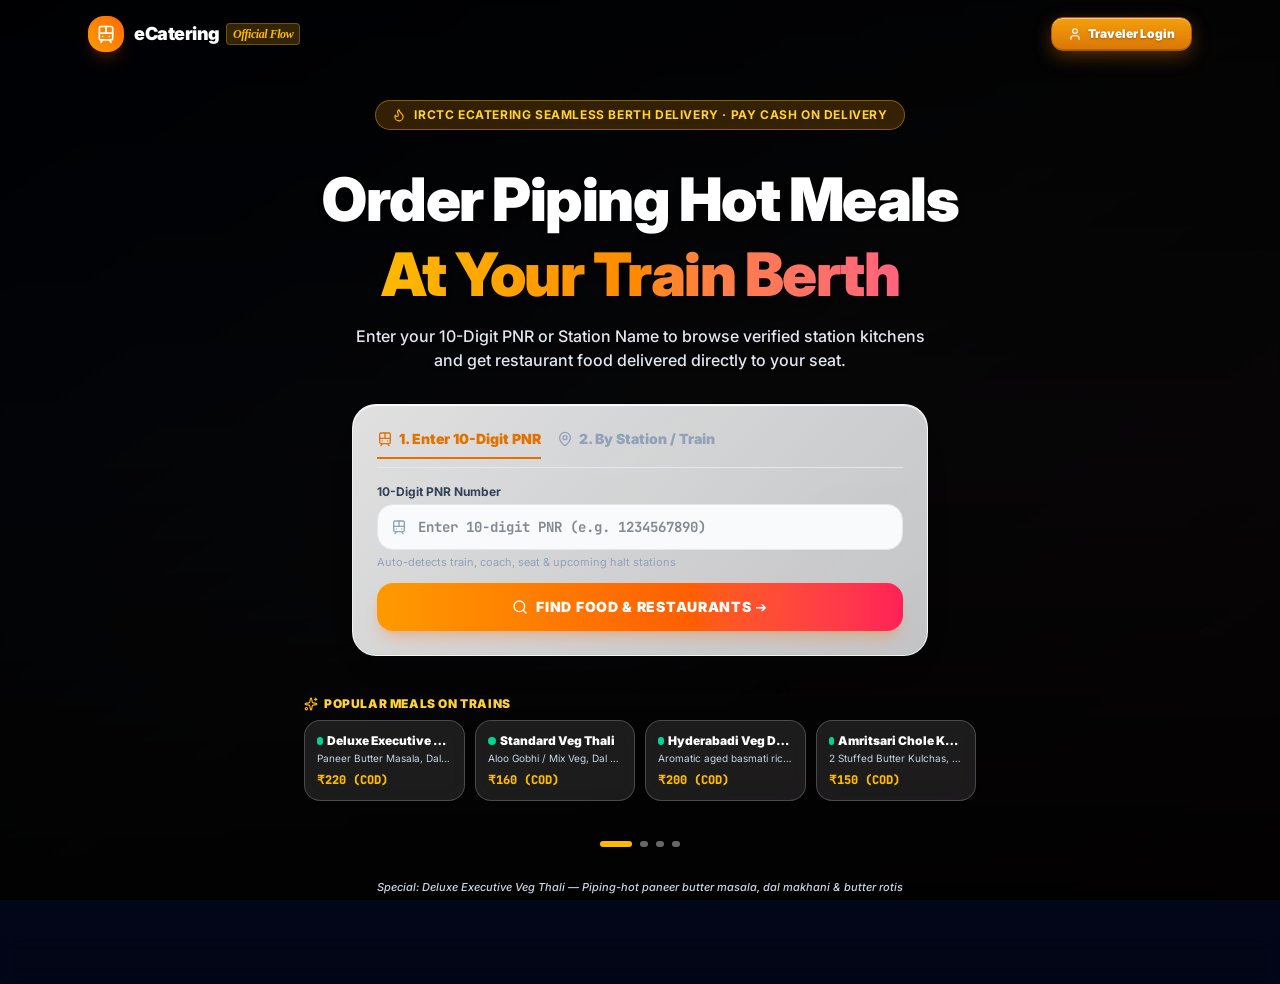
==== commit 4cfec2bf: "feat(ui): update spatial design with ambient lighting and mobile-adaptive dock" ====
--- a/index.html
+++ b/index.html
@@ -11,8 +11,8 @@
     <link rel="icon" type="image/svg+xml" href="/icon.svg" />
     <link rel="apple-touch-icon" href="/icon.svg" />
     <title>Rambles' Kitchen - IRCTC eCatering Partner at NJP Railway Station</title>
-    <script type="module" crossorigin src="/assets/index-EM72E6cP.js"></script>
-    <link rel="stylesheet" crossorigin href="/assets/index-DjnOoHgG.css">
+    <script type="module" crossorigin src="/assets/index-BWkDzcCK.js"></script>
+    <link rel="stylesheet" crossorigin href="/assets/index-DlPTHlc9.css">
   <link rel="manifest" href="/manifest.webmanifest"><script id="vite-plugin-pwa:register-sw" src="/registerSW.js"></script></head>
   <body>
     <div id="root"></div>
--- a/assets/index-DlPTHlc9.css
+++ b/assets/index-DlPTHlc9.css
@@ -0,0 +1 @@
+@import"https://fonts.googleapis.com/css2?family=Inter:wght@400;500;600;700;800;900&family=Space+Grotesk:wght@500;600;700&family=JetBrains+Mono:wght@400;500;700&display=swap";/*! tailwindcss v4.3.3 | MIT License | https://tailwindcss.com */@layer properties{@supports (((-webkit-hyphens:none)) and (not (margin-trim:inline))) or ((-moz-orient:inline) and (not (color:rgb(from red r g b)))){*,:before,:after,::backdrop{--tw-translate-x:0;--tw-translate-y:0;--tw-translate-z:0;--tw-scale-x:1;--tw-scale-y:1;--tw-scale-z:1;--tw-rotate-x:initial;--tw-rotate-y:initial;--tw-rotate-z:initial;--tw-skew-x:initial;--tw-skew-y:initial;--tw-space-y-reverse:0;--tw-space-x-reverse:0;--tw-divide-y-reverse:0;--tw-border-style:solid;--tw-gradient-position:initial;--tw-gradient-from:#0000;--tw-gradient-via:#0000;--tw-gradient-to:#0000;--tw-gradient-stops:initial;--tw-gradient-via-stops:initial;--tw-gradient-from-position:0%;--tw-gradient-via-position:50%;--tw-gradient-to-position:100%;--tw-leading:initial;--tw-font-weight:initial;--tw-tracking:initial;--tw-shadow:0 0 #0000;--tw-shadow-color:initial;--tw-shadow-alpha:100%;--tw-inset-shadow:0 0 #0000;--tw-inset-shadow-color:initial;--tw-inset-shadow-alpha:100%;--tw-ring-color:initial;--tw-ring-shadow:0 0 #0000;--tw-inset-ring-color:initial;--tw-inset-ring-shadow:0 0 #0000;--tw-ring-inset:initial;--tw-ring-offset-width:0px;--tw-ring-offset-color:#fff;--tw-ring-offset-shadow:0 0 #0000;--tw-blur:initial;--tw-brightness:initial;--tw-contrast:initial;--tw-grayscale:initial;--tw-hue-rotate:initial;--tw-invert:initial;--tw-opacity:initial;--tw-saturate:initial;--tw-sepia:initial;--tw-drop-shadow:initial;--tw-drop-shadow-color:initial;--tw-drop-shadow-alpha:100%;--tw-drop-shadow-size:initial;--tw-backdrop-blur:initial;--tw-backdrop-brightness:initial;--tw-backdrop-contrast:initial;--tw-backdrop-grayscale:initial;--tw-backdrop-hue-rotate:initial;--tw-backdrop-invert:initial;--tw-backdrop-opacity:initial;--tw-backdrop-saturate:initial;--tw-backdrop-sepia:initial;--tw-duration:initial;--tw-ease:initial}}}@layer theme{:root,:host{--font-sans:"Inter", ui-sans-serif, system-ui, sans-serif;--font-serif:ui-serif, Georgia, Cambria, "Times New Roman", Times, serif;--font-mono:"JetBrains Mono", monospace;--color-red-50:oklch(97.1% .013 17.38);--color-red-100:oklch(93.6% .032 17.717);--color-red-200:oklch(88.5% .062 18.334);--color-red-300:oklch(80.8% .114 19.571);--color-red-400:oklch(70.4% .191 22.216);--color-red-500:oklch(63.7% .237 25.331);--color-red-600:oklch(57.7% .245 27.325);--color-red-700:oklch(50.5% .213 27.518);--color-red-800:oklch(44.4% .177 26.899);--color-red-900:oklch(39.6% .141 25.723);--color-red-950:oklch(25.8% .092 26.042);--color-orange-50:oklch(98% .016 73.684);--color-orange-100:oklch(95.4% .038 75.164);--color-orange-200:oklch(90.1% .076 70.697);--color-orange-300:oklch(83.7% .128 66.29);--color-orange-400:oklch(75% .183 55.934);--color-orange-500:oklch(70.5% .213 47.604);--color-orange-600:oklch(64.6% .222 41.116);--color-orange-700:oklch(55.3% .195 38.402);--color-orange-800:oklch(47% .157 37.304);--color-orange-900:oklch(40.8% .123 38.172);--color-orange-950:oklch(26.6% .079 36.259);--color-amber-50:oklch(98.7% .022 95.277);--color-amber-100:oklch(96.2% .059 95.617);--color-amber-200:oklch(92.4% .12 95.746);--color-amber-300:oklch(87.9% .169 91.605);--color-amber-400:oklch(82.8% .189 84.429);--color-amber-500:oklch(76.9% .188 70.08);--color-amber-600:oklch(66.6% .179 58.318);--color-amber-700:oklch(55.5% .163 48.998);--color-amber-800:oklch(47.3% .137 46.201);--color-amber-900:oklch(41.4% .112 45.904);--color-amber-950:oklch(27.9% .077 45.635);--color-yellow-400:oklch(85.2% .199 91.936);--color-yellow-500:oklch(79.5% .184 86.047);--color-green-600:oklch(62.7% .194 149.214);--color-emerald-50:oklch(97.9% .021 166.113);--color-emerald-100:oklch(95% .052 163.051);--color-emerald-200:oklch(90.5% .093 164.15);--color-emerald-300:oklch(84.5% .143 164.978);--color-emerald-400:oklch(76.5% .177 163.223);--color-emerald-500:oklch(69.6% .17 162.48);--color-emerald-600:oklch(59.6% .145 163.225);--color-emerald-700:oklch(50.8% .118 165.612);--color-emerald-800:oklch(43.2% .095 166.913);--color-emerald-900:oklch(37.8% .077 168.94);--color-emerald-950:oklch(26.2% .051 172.552);--color-teal-50:oklch(98.4% .014 180.72);--color-teal-100:oklch(95.3% .051 180.801);--color-teal-200:oklch(91% .096 180.426);--color-teal-400:oklch(77.7% .152 181.912);--color-teal-500:oklch(70.4% .14 182.503);--color-teal-600:oklch(60% .118 184.704);--color-teal-700:oklch(51.1% .096 186.391);--color-teal-800:oklch(43.7% .078 188.216);--color-teal-900:oklch(38.6% .063 188.416);--color-cyan-50:oklch(98.4% .019 200.873);--color-cyan-100:oklch(95.6% .045 203.388);--color-cyan-200:oklch(91.7% .08 205.041);--color-cyan-300:oklch(86.5% .127 207.078);--color-cyan-400:oklch(78.9% .154 211.53);--color-cyan-500:oklch(71.5% .143 215.221);--color-cyan-600:oklch(60.9% .126 221.723);--color-cyan-700:oklch(52% .105 223.128);--color-cyan-900:oklch(39.8% .07 227.392);--color-cyan-950:oklch(30.2% .056 229.695);--color-sky-50:oklch(97.7% .013 236.62);--color-sky-100:oklch(95.1% .026 236.824);--color-sky-200:oklch(90.1% .058 230.902);--color-sky-600:oklch(58.8% .158 241.966);--color-sky-700:oklch(50% .134 242.749);--color-sky-900:oklch(39.1% .09 240.876);--color-sky-950:oklch(29.3% .066 243.157);--color-blue-400:oklch(70.7% .165 254.624);--color-blue-500:oklch(62.3% .214 259.815);--color-blue-600:oklch(54.6% .245 262.881);--color-blue-700:oklch(48.8% .243 264.376);--color-indigo-50:oklch(96.2% .018 272.314);--color-indigo-100:oklch(93% .034 272.788);--color-indigo-200:oklch(87% .065 274.039);--color-indigo-300:oklch(78.5% .115 274.713);--color-indigo-400:oklch(67.3% .182 276.935);--color-indigo-500:oklch(58.5% .233 277.117);--color-indigo-600:oklch(51.1% .262 276.966);--color-indigo-700:oklch(45.7% .24 277.023);--color-indigo-800:oklch(39.8% .195 277.366);--color-indigo-900:oklch(35.9% .144 278.697);--color-indigo-950:oklch(25.7% .09 281.288);--color-purple-50:oklch(97.7% .014 308.299);--color-purple-100:oklch(94.6% .033 307.174);--color-purple-200:oklch(90.2% .063 306.703);--color-purple-300:oklch(82.7% .119 306.383);--color-purple-400:oklch(71.4% .203 305.504);--color-purple-500:oklch(62.7% .265 303.9);--color-purple-600:oklch(55.8% .288 302.321);--color-purple-700:oklch(49.6% .265 301.924);--color-purple-800:oklch(43.8% .218 303.724);--color-purple-900:oklch(38.1% .176 304.987);--color-purple-950:oklch(29.1% .149 302.717);--color-fuchsia-600:oklch(59.1% .293 322.896);--color-pink-100:oklch(94.8% .028 342.258);--color-pink-200:oklch(89.9% .061 343.231);--color-pink-400:oklch(71.8% .202 349.761);--color-pink-500:oklch(65.6% .241 354.308);--color-pink-600:oklch(59.2% .249 .584);--color-pink-700:oklch(52.5% .223 3.958);--color-rose-50:oklch(96.9% .015 12.422);--color-rose-100:oklch(94.1% .03 12.58);--color-rose-200:oklch(89.2% .058 10.001);--color-rose-300:oklch(81% .117 11.638);--color-rose-400:oklch(71.2% .194 13.428);--color-rose-500:oklch(64.5% .246 16.439);--color-rose-600:oklch(58.6% .253 17.585);--color-rose-700:oklch(51.4% .222 16.935);--color-rose-800:oklch(45.5% .188 13.697);--color-rose-900:oklch(41% .159 10.272);--color-rose-950:oklch(27.1% .105 12.094);--color-slate-50:oklch(98.4% .003 247.858);--color-slate-100:oklch(96.8% .007 247.896);--color-slate-200:oklch(92.9% .013 255.508);--color-slate-300:oklch(86.9% .022 252.894);--color-slate-400:oklch(70.4% .04 256.788);--color-slate-500:oklch(55.4% .046 257.417);--color-slate-600:oklch(44.6% .043 257.281);--color-slate-700:oklch(37.2% .044 257.287);--color-slate-800:oklch(27.9% .041 260.031);--color-slate-900:oklch(20.8% .042 265.755);--color-slate-950:oklch(12.9% .042 264.695);--color-zinc-900:oklch(21% .006 285.885);--color-black:#000;--color-white:#fff;--spacing:.25rem;--container-xs:20rem;--container-sm:24rem;--container-md:28rem;--container-lg:32rem;--container-xl:36rem;--container-2xl:42rem;--container-3xl:48rem;--container-4xl:56rem;--container-5xl:64rem;--container-6xl:72rem;--container-7xl:80rem;--text-xs:.75rem;--text-xs--line-height:calc(1 / .75);--text-sm:.875rem;--text-sm--line-height:calc(1.25 / .875);--text-base:1rem;--text-base--line-height: 1.5 ;--text-lg:1.125rem;--text-lg--line-height:calc(1.75 / 1.125);--text-xl:1.25rem;--text-xl--line-height:calc(1.75 / 1.25);--text-2xl:1.5rem;--text-2xl--line-height:calc(2 / 1.5);--text-3xl:1.875rem;--text-3xl--line-height: 1.2 ;--text-4xl:2.25rem;--text-4xl--line-height:calc(2.5 / 2.25);--text-5xl:3rem;--text-5xl--line-height:1;--text-6xl:3.75rem;--text-6xl--line-height:1;--font-weight-light:300;--font-weight-normal:400;--font-weight-medium:500;--font-weight-semibold:600;--font-weight-bold:700;--font-weight-extrabold:800;--font-weight-black:900;--tracking-tight:-.025em;--tracking-wide:.025em;--tracking-wider:.05em;--tracking-widest:.1em;--leading-tight:1.25;--leading-snug:1.375;--leading-normal:1.5;--leading-relaxed:1.625;--radius-xs:.125rem;--radius-sm:.25rem;--radius-md:.375rem;--radius-lg:.5rem;--radius-xl:.75rem;--radius-2xl:1rem;--radius-3xl:1.5rem;--drop-shadow-xs:0 1px 1px #0000000d;--drop-shadow-sm:0 1px 2px #00000026;--drop-shadow-md:0 3px 3px #0000001f;--drop-shadow-xl:0 9px 7px #0000001a;--ease-out:cubic-bezier(0, 0, .2, 1);--ease-in-out:cubic-bezier(.4, 0, .2, 1);--animate-spin:spin 1s linear infinite;--animate-ping:ping 1s cubic-bezier(0, 0, .2, 1) infinite;--animate-pulse:pulse 2s cubic-bezier(.4, 0, .6, 1) infinite;--animate-bounce:bounce 1s infinite;--blur-xs:4px;--blur-sm:8px;--blur-md:12px;--blur-xl:24px;--blur-2xl:40px;--blur-3xl:64px;--default-transition-duration:.15s;--default-transition-timing-function:cubic-bezier(.4, 0, .2, 1);--default-font-family:var(--font-sans);--default-mono-font-family:var(--font-mono);--font-heading:"Space Grotesk", sans-serif}}@layer base{*,:after,:before,::backdrop{box-sizing:border-box;border:0 solid;margin:0;padding:0}::file-selector-button{box-sizing:border-box;border:0 solid;margin:0;padding:0}html,:host{-webkit-text-size-adjust:100%;-moz-tab-size:4;tab-size:4;line-height:1.5;font-family:var(--default-font-family,-apple-system, BlinkMacSystemFont, "Segoe UI", Roboto, "Helvetica Neue", "Noto Sans", Arial, sans-serif, "Apple Color Emoji", "Segoe UI Emoji", "Segoe UI Symbol", "Noto Color Emoji");font-feature-settings:var(--default-font-feature-settings,normal);font-variation-settings:var(--default-font-variation-settings,normal);-webkit-tap-highlight-color:transparent}hr{height:0;color:inherit;border-top-width:1px}abbr:where([title]){-webkit-text-decoration:underline dotted;text-decoration:underline dotted}h1,h2,h3,h4,h5,h6{font-size:inherit;font-weight:inherit}a{color:inherit;-webkit-text-decoration:inherit;text-decoration:inherit}b,strong{font-weight:bolder}code,kbd,samp,pre{font-family:var(--default-mono-font-family,ui-monospace, SFMono-Regular, Menlo, Monaco, Consolas, "Liberation Mono", "Courier New", monospace);font-feature-settings:var(--default-mono-font-feature-settings,normal);font-variation-settings:var(--default-mono-font-variation-settings,normal);font-size:1em}small{font-size:80%}sub,sup{vertical-align:baseline;font-size:75%;line-height:0;position:relative}sub{bottom:-.25em}sup{top:-.5em}table{text-indent:0;border-color:inherit;border-collapse:collapse}:-moz-focusring:where(:not(iframe)){outline:auto}progress{vertical-align:baseline}summary{display:list-item}ol,ul,menu{list-style:none}img,svg,video,canvas,audio,iframe,embed,object{vertical-align:middle;display:block}img,video{max-width:100%;height:auto}button,input,select,optgroup,textarea{font:inherit;font-feature-settings:inherit;font-variation-settings:inherit;letter-spacing:inherit;color:inherit;opacity:1;background-color:#0000;border-radius:0}::file-selector-button{font:inherit;font-feature-settings:inherit;font-variation-settings:inherit;letter-spacing:inherit;color:inherit;opacity:1;background-color:#0000;border-radius:0}:where(select:is([multiple],[size])) optgroup{font-weight:bolder}:where(select:is([multiple],[size])) optgroup option{padding-inline-start:20px}::file-selector-button{margin-inline-end:4px}::placeholder{opacity:1}@supports (not ((-webkit-appearance:-apple-pay-button))) or (contain-intrinsic-size:1px){::placeholder{color:currentColor}@supports (color:color-mix(in lab,red,red)){::placeholder{color:color-mix(in oklab,currentcolor 50%,transparent)}}}textarea{resize:vertical}::-webkit-search-decoration{-webkit-appearance:none}::-webkit-date-and-time-value{min-height:1lh;text-align:inherit}::-webkit-datetime-edit{display:inline-flex}::-webkit-datetime-edit-fields-wrapper{padding:0}::-webkit-datetime-edit{padding-block:0}::-webkit-datetime-edit-year-field{padding-block:0}::-webkit-datetime-edit-month-field{padding-block:0}::-webkit-datetime-edit-day-field{padding-block:0}::-webkit-datetime-edit-hour-field{padding-block:0}::-webkit-datetime-edit-minute-field{padding-block:0}::-webkit-datetime-edit-second-field{padding-block:0}::-webkit-datetime-edit-millisecond-field{padding-block:0}::-webkit-datetime-edit-meridiem-field{padding-block:0}::-webkit-calendar-picker-indicator{line-height:1}:-moz-ui-invalid{box-shadow:none}button,input:where([type=button],[type=reset],[type=submit]){-webkit-appearance:button;-moz-appearance:button;appearance:button}::file-selector-button{-webkit-appearance:button;-moz-appearance:button;appearance:button}::-webkit-inner-spin-button{height:auto}::-webkit-outer-spin-button{height:auto}[hidden]:where(:not([hidden=until-found])){display:none!important}}@layer components;@layer utilities{.pointer-events-auto{pointer-events:auto}.pointer-events-none{pointer-events:none}.visible{visibility:visible}.sr-only{clip-path:inset(50%);white-space:nowrap;border-width:0;width:1px;height:1px;margin:-1px;padding:0;position:absolute;overflow:hidden}.absolute{position:absolute}.fixed{position:fixed}.relative{position:relative}.static{position:static}.sticky{position:sticky}.-inset-\[1px\]{top:-1px;right:-1px;bottom:-1px;left:-1px}.inset-0{top:0;right:0;bottom:0;left:0}.inset-2{inset:calc(var(--spacing) * 2)}.inset-\[10\%\]{top:10%;right:10%;bottom:10%;left:10%}.-top-1{top:calc(var(--spacing) * -1)}.-top-1\.5{top:calc(var(--spacing) * -1.5)}.-top-2{top:calc(var(--spacing) * -2)}.-top-24{top:calc(var(--spacing) * -24)}.-top-32{top:calc(var(--spacing) * -32)}.-top-40{top:calc(var(--spacing) * -40)}.top-0{top:0}.top-1\/2{top:50%}.top-1\/3{top:33.3333%}.top-1\/4{top:25%}.top-2{top:calc(var(--spacing) * 2)}.top-2\.5{top:calc(var(--spacing) * 2.5)}.top-3{top:calc(var(--spacing) * 3)}.top-4{top:calc(var(--spacing) * 4)}.top-28{top:calc(var(--spacing) * 28)}.top-\[4\%\]{top:4%}.top-\[5\%\]{top:5%}.top-\[8\%\]{top:8%}.top-\[12\%\]{top:12%}.top-\[15\%\]{top:15%}.top-\[20\%\]{top:20%}.top-\[24\%\]{top:24%}.top-\[35\%\]{top:35%}.top-\[40\%\]{top:40%}.top-\[48\%\]{top:48%}.top-full{top:100%}.-right-1{right:calc(var(--spacing) * -1)}.-right-2\.5{right:calc(var(--spacing) * -2.5)}.-right-4{right:calc(var(--spacing) * -4)}.-right-24{right:calc(var(--spacing) * -24)}.-right-32{right:calc(var(--spacing) * -32)}.-right-40{right:calc(var(--spacing) * -40)}.right-0{right:0}.right-2{right:calc(var(--spacing) * 2)}.right-2\.5{right:calc(var(--spacing) * 2.5)}.right-3{right:calc(var(--spacing) * 3)}.right-4{right:calc(var(--spacing) * 4)}.right-5{right:calc(var(--spacing) * 5)}.right-\[2\%\]{right:2%}.right-\[4\%\]{right:4%}.right-\[5\%\]{right:5%}.right-\[8\%\]{right:8%}.right-\[25\%\]{right:25%}.-bottom-2{bottom:calc(var(--spacing) * -2)}.-bottom-32{bottom:calc(var(--spacing) * -32)}.-bottom-40{bottom:calc(var(--spacing) * -40)}.bottom-0{bottom:0}.bottom-4{bottom:calc(var(--spacing) * 4)}.bottom-5{bottom:calc(var(--spacing) * 5)}.bottom-6{bottom:calc(var(--spacing) * 6)}.bottom-\[5\%\]{bottom:5%}.bottom-\[20\%\]{bottom:20%}.bottom-\[28\%\]{bottom:28%}.-left-2{left:calc(var(--spacing) * -2)}.-left-4{left:calc(var(--spacing) * -4)}.-left-32{left:calc(var(--spacing) * -32)}.-left-40{left:calc(var(--spacing) * -40)}.left-0{left:0}.left-1\/2{left:50%}.left-1\/3{left:33.3333%}.left-3{left:calc(var(--spacing) * 3)}.left-3\.5{left:calc(var(--spacing) * 3.5)}.left-9{left:calc(var(--spacing) * 9)}.left-12{left:calc(var(--spacing) * 12)}.left-15{left:calc(var(--spacing) * 15)}.left-\[-5\%\]{left:-5%}.left-\[-100px\]{left:-100px}.left-\[2\%\]{left:2%}.left-\[5\%\]{left:5%}.left-\[8\%\]{left:8%}.left-\[15\%\]{left:15%}.left-\[34\%\]{left:34%}.left-\[45\%\]{left:45%}.left-\[50\%\]{left:50%}.-z-10{z-index:-10}.-z-20{z-index:-20}.-z-30{z-index:-30}.z-0{z-index:0}.z-10{z-index:10}.z-20{z-index:20}.z-30{z-index:30}.z-40{z-index:40}.z-50{z-index:50}.z-60{z-index:60}.z-\[100\]{z-index:100}.z-\[999\]{z-index:999}.z-\[9999\]{z-index:9999}.z-\[10000\]{z-index:10000}.z-\[11000\]{z-index:11000}.col-span-2{grid-column:span 2/span 2}.col-span-4{grid-column:span 4/span 4}.container{width:100%}@media(min-width:40rem){.container{max-width:40rem}}@media(min-width:48rem){.container{max-width:48rem}}@media(min-width:64rem){.container{max-width:64rem}}@media(min-width:80rem){.container{max-width:80rem}}@media(min-width:96rem){.container{max-width:96rem}}.m-1\.5{margin:calc(var(--spacing) * 1.5)}.-mx-4{margin-inline:calc(var(--spacing) * -4)}.mx-0{margin-inline:0}.mx-0\.5{margin-inline:calc(var(--spacing) * .5)}.mx-1{margin-inline:var(--spacing)}.mx-2{margin-inline:calc(var(--spacing) * 2)}.mx-4{margin-inline:calc(var(--spacing) * 4)}.mx-auto{margin-inline:auto}.-my-8{margin-block:calc(var(--spacing) * -8)}.my-0{margin-block:0}.my-0\.5{margin-block:calc(var(--spacing) * .5)}.my-1{margin-block:var(--spacing)}.my-1\.5{margin-block:calc(var(--spacing) * 1.5)}.my-2{margin-block:calc(var(--spacing) * 2)}.my-3{margin-block:calc(var(--spacing) * 3)}.my-4{margin-block:calc(var(--spacing) * 4)}.my-6{margin-block:calc(var(--spacing) * 6)}.-mt-0\.5{margin-top:calc(var(--spacing) * -.5)}.-mt-1{margin-top:calc(var(--spacing) * -1)}.mt-0\.5{margin-top:calc(var(--spacing) * .5)}.mt-1{margin-top:var(--spacing)}.mt-1\.5{margin-top:calc(var(--spacing) * 1.5)}.mt-2{margin-top:calc(var(--spacing) * 2)}.mt-2\.5{margin-top:calc(var(--spacing) * 2.5)}.mt-3{margin-top:calc(var(--spacing) * 3)}.mt-4{margin-top:calc(var(--spacing) * 4)}.mt-6{margin-top:calc(var(--spacing) * 6)}.mt-8{margin-top:calc(var(--spacing) * 8)}.mr-1{margin-right:var(--spacing)}.mr-2{margin-right:calc(var(--spacing) * 2)}.mr-auto{margin-right:auto}.mb-0{margin-bottom:0}.mb-0\.5{margin-bottom:calc(var(--spacing) * .5)}.mb-1{margin-bottom:var(--spacing)}.mb-1\.5{margin-bottom:calc(var(--spacing) * 1.5)}.mb-2{margin-bottom:calc(var(--spacing) * 2)}.mb-2\.5{margin-bottom:calc(var(--spacing) * 2.5)}.mb-3{margin-bottom:calc(var(--spacing) * 3)}.mb-4{margin-bottom:calc(var(--spacing) * 4)}.mb-6{margin-bottom:calc(var(--spacing) * 6)}.mb-8{margin-bottom:calc(var(--spacing) * 8)}.mb-12{margin-bottom:calc(var(--spacing) * 12)}.ml-0\.5{margin-left:calc(var(--spacing) * .5)}.ml-1{margin-left:var(--spacing)}.ml-2{margin-left:calc(var(--spacing) * 2)}.ml-auto{margin-left:auto}.line-clamp-1{-webkit-line-clamp:1;-webkit-box-orient:vertical;display:-webkit-box;overflow:hidden}.block{display:block}.block\!{display:block!important}.contents{display:contents}.flex{display:flex}.grid{display:grid}.hidden{display:none}.inline{display:inline}.inline-block{display:inline-block}.inline-flex{display:inline-flex}.table{display:table}.aspect-square{aspect-ratio:1}.h-1{height:var(--spacing)}.h-1\.5{height:calc(var(--spacing) * 1.5)}.h-2{height:calc(var(--spacing) * 2)}.h-2\.5{height:calc(var(--spacing) * 2.5)}.h-3{height:calc(var(--spacing) * 3)}.h-3\.5{height:calc(var(--spacing) * 3.5)}.h-4{height:calc(var(--spacing) * 4)}.h-4\.5{height:calc(var(--spacing) * 4.5)}.h-5{height:calc(var(--spacing) * 5)}.h-6{height:calc(var(--spacing) * 6)}.h-7{height:calc(var(--spacing) * 7)}.h-8{height:calc(var(--spacing) * 8)}.h-9{height:calc(var(--spacing) * 9)}.h-10{height:calc(var(--spacing) * 10)}.h-11{height:calc(var(--spacing) * 11)}.h-12{height:calc(var(--spacing) * 12)}.h-13{height:calc(var(--spacing) * 13)}.h-14{height:calc(var(--spacing) * 14)}.h-16{height:calc(var(--spacing) * 16)}.h-20{height:calc(var(--spacing) * 20)}.h-24{height:calc(var(--spacing) * 24)}.h-32{height:calc(var(--spacing) * 32)}.h-36{height:calc(var(--spacing) * 36)}.h-40{height:calc(var(--spacing) * 40)}.h-48{height:calc(var(--spacing) * 48)}.h-64{height:calc(var(--spacing) * 64)}.h-96{height:calc(var(--spacing) * 96)}.h-\[1\.2em\]{height:1.2em}.h-\[1px\]{height:1px}.h-\[72px\]{height:72px}.h-\[500px\]{height:500px}.h-full{height:100%}.h-px{height:1px}.h-screen{height:100vh}.max-h-36{max-height:calc(var(--spacing) * 36)}.max-h-48{max-height:calc(var(--spacing) * 48)}.max-h-56{max-height:calc(var(--spacing) * 56)}.max-h-\[60vh\]{max-height:60vh}.max-h-\[70vh\]{max-height:70vh}.max-h-\[80vh\]{max-height:80vh}.max-h-\[85vh\]{max-height:85vh}.max-h-\[90vh\]{max-height:90vh}.max-h-\[92vh\]{max-height:92vh}.max-h-\[140px\]{max-height:140px}.max-h-\[160px\]{max-height:160px}.max-h-\[380px\]{max-height:380px}.max-h-\[600px\]{max-height:600px}.max-h-full{max-height:100%}.min-h-\[30px\]{min-height:30px}.min-h-\[38px\]{min-height:38px}.min-h-\[44px\]{min-height:44px}.min-h-full{min-height:100%}.min-h-screen{min-height:100vh}.w-1{width:var(--spacing)}.w-1\.5{width:calc(var(--spacing) * 1.5)}.w-1\/3{width:33.3333%}.w-2{width:calc(var(--spacing) * 2)}.w-2\.5{width:calc(var(--spacing) * 2.5)}.w-3{width:calc(var(--spacing) * 3)}.w-3\.5{width:calc(var(--spacing) * 3.5)}.w-4{width:calc(var(--spacing) * 4)}.w-4\.5{width:calc(var(--spacing) * 4.5)}.w-5{width:calc(var(--spacing) * 5)}.w-6{width:calc(var(--spacing) * 6)}.w-7{width:calc(var(--spacing) * 7)}.w-8{width:calc(var(--spacing) * 8)}.w-9{width:calc(var(--spacing) * 9)}.w-10{width:calc(var(--spacing) * 10)}.w-11{width:calc(var(--spacing) * 11)}.w-12{width:calc(var(--spacing) * 12)}.w-14{width:calc(var(--spacing) * 14)}.w-16{width:calc(var(--spacing) * 16)}.w-20{width:calc(var(--spacing) * 20)}.w-24{width:calc(var(--spacing) * 24)}.w-28{width:calc(var(--spacing) * 28)}.w-32{width:calc(var(--spacing) * 32)}.w-36{width:calc(var(--spacing) * 36)}.w-44{width:calc(var(--spacing) * 44)}.w-48{width:calc(var(--spacing) * 48)}.w-64{width:calc(var(--spacing) * 64)}.w-80{width:calc(var(--spacing) * 80)}.w-96{width:calc(var(--spacing) * 96)}.w-\[58px\]{width:58px}.w-\[68px\]{width:68px}.w-\[72px\]{width:72px}.w-\[92\%\]{width:92%}.w-\[140\%\]{width:140%}.w-\[180\%\]{width:180%}.w-\[500px\]{width:500px}.w-\[calc\(100\%-8px\)\]{width:calc(100% - 8px)}.w-full{width:100%}.w-px{width:1px}.w-screen{width:100vw}.max-w-2xl{max-width:var(--container-2xl)}.max-w-3xl{max-width:var(--container-3xl)}.max-w-4xl{max-width:var(--container-4xl)}.max-w-5xl{max-width:var(--container-5xl)}.max-w-6xl{max-width:var(--container-6xl)}.max-w-7xl{max-width:var(--container-7xl)}.max-w-\[55\%\]{max-width:55%}.max-w-\[60px\]{max-width:60px}.max-w-\[80px\]{max-width:80px}.max-w-\[90\%\]{max-width:90%}.max-w-\[100px\]{max-width:100px}.max-w-\[140px\]{max-width:140px}.max-w-\[160px\]{max-width:160px}.max-w-\[170px\]{max-width:170px}.max-w-\[220px\]{max-width:220px}.max-w-\[240px\]{max-width:240px}.max-w-\[280px\]{max-width:280px}.max-w-\[320px\]{max-width:320px}.max-w-\[400px\]{max-width:400px}.max-w-\[440px\]{max-width:440px}.max-w-\[1920px\]{max-width:1920px}.max-w-full{max-width:100%}.max-w-lg{max-width:var(--container-lg)}.max-w-md{max-width:var(--container-md)}.max-w-sm{max-width:var(--container-sm)}.max-w-xl{max-width:var(--container-xl)}.max-w-xs{max-width:var(--container-xs)}.min-w-0{min-width:0}.min-w-\[45px\]{min-width:45px}.min-w-\[52px\]{min-width:52px}.min-w-\[65px\]{min-width:65px}.min-w-\[70px\]{min-width:70px}.min-w-\[76px\]{min-width:76px}.min-w-\[100px\]{min-width:100px}.min-w-\[104px\]{min-width:104px}.min-w-\[130px\]{min-width:130px}.min-w-\[160px\]{min-width:160px}.min-w-\[200px\]{min-width:200px}.flex-1{flex:1}.flex-shrink-0{flex-shrink:0}.shrink{flex-shrink:1}.shrink-0{flex-shrink:0}.flex-grow{flex-grow:1}.border-collapse{border-collapse:collapse}.origin-bottom-left{transform-origin:0 100%}.origin-right{transform-origin:100%}.-translate-x-1\/2{--tw-translate-x: -50% ;translate:var(--tw-translate-x) var(--tw-translate-y)}.-translate-x-full{--tw-translate-x:-100%;translate:var(--tw-translate-x) var(--tw-translate-y)}.-translate-y-1\/2{--tw-translate-y: -50% ;translate:var(--tw-translate-x) var(--tw-translate-y)}.scale-90{--tw-scale-x:90%;--tw-scale-y:90%;--tw-scale-z:90%;scale:var(--tw-scale-x) var(--tw-scale-y)}.scale-105{--tw-scale-x:105%;--tw-scale-y:105%;--tw-scale-z:105%;scale:var(--tw-scale-x) var(--tw-scale-y)}.scale-110{--tw-scale-x:110%;--tw-scale-y:110%;--tw-scale-z:110%;scale:var(--tw-scale-x) var(--tw-scale-y)}.scale-\[0\.8\]{scale:.8}.scale-\[1\.01\]{scale:1.01}.scale-\[1\.02\]{scale:1.02}.scale-\[1\.03\]{scale:1.03}.scale-\[1\.05\]{scale:1.05}.rotate-0{rotate:0deg}.rotate-180{rotate:180deg}.-skew-x-12{--tw-skew-x:skewX( -12deg );transform:var(--tw-rotate-x,) var(--tw-rotate-y,) var(--tw-rotate-z,) var(--tw-skew-x,) var(--tw-skew-y,)}.transform{transform:var(--tw-rotate-x,) var(--tw-rotate-y,) var(--tw-rotate-z,) var(--tw-skew-x,) var(--tw-skew-y,)}.animate-\[shine_2s_infinite\]{animation:2s infinite shine}.animate-\[slide_12s_infinite_linear\]{animation:12s linear infinite slide}.animate-bounce{animation:var(--animate-bounce)}.animate-none{animation:none}.animate-ping{animation:var(--animate-ping)}.animate-pulse{animation:var(--animate-pulse)}.animate-spin{animation:var(--animate-spin)}.cursor-not-allowed{cursor:not-allowed}.cursor-pointer{cursor:pointer}.cursor-wait{cursor:wait}.resize-none{resize:none}.resize-y{resize:vertical}.scrollbar-thin{scrollbar-width:thin}.list-disc{list-style-type:disc}.appearance-none{-webkit-appearance:none;-moz-appearance:none;appearance:none}.grid-cols-1{grid-template-columns:repeat(1,minmax(0,1fr))}.grid-cols-2{grid-template-columns:repeat(2,minmax(0,1fr))}.grid-cols-3{grid-template-columns:repeat(3,minmax(0,1fr))}.grid-cols-4{grid-template-columns:repeat(4,minmax(0,1fr))}.grid-cols-5{grid-template-columns:repeat(5,minmax(0,1fr))}.grid-cols-\[48px_48px_70px_24px\]{grid-template-columns:48px 48px 70px 24px}.flex-col{flex-direction:column}.flex-row{flex-direction:row}.flex-nowrap{flex-wrap:nowrap}.flex-wrap{flex-wrap:wrap}.items-center{align-items:center}.items-end{align-items:flex-end}.items-start{align-items:flex-start}.items-stretch{align-items:stretch}.justify-around{justify-content:space-around}.justify-between{justify-content:space-between}.justify-center{justify-content:center}.justify-end{justify-content:flex-end}.justify-start{justify-content:flex-start}.gap-0\.5{gap:calc(var(--spacing) * .5)}.gap-1{gap:var(--spacing)}.gap-1\.5{gap:calc(var(--spacing) * 1.5)}.gap-2{gap:calc(var(--spacing) * 2)}.gap-2\.5{gap:calc(var(--spacing) * 2.5)}.gap-3{gap:calc(var(--spacing) * 3)}.gap-3\.5{gap:calc(var(--spacing) * 3.5)}.gap-4{gap:calc(var(--spacing) * 4)}.gap-5{gap:calc(var(--spacing) * 5)}.gap-6{gap:calc(var(--spacing) * 6)}.gap-8{gap:calc(var(--spacing) * 8)}.gap-px{gap:1px}:where(.space-y-0\.5>:not(:last-child)){--tw-space-y-reverse:0;margin-block-start:calc(calc(var(--spacing) * .5) * var(--tw-space-y-reverse));margin-block-end:calc(calc(var(--spacing) * .5) * calc(1 - var(--tw-space-y-reverse)))}:where(.space-y-1>:not(:last-child)){--tw-space-y-reverse:0;margin-block-start:calc(var(--spacing) * var(--tw-space-y-reverse));margin-block-end:calc(var(--spacing) * calc(1 - var(--tw-space-y-reverse)))}:where(.space-y-1\.5>:not(:last-child)){--tw-space-y-reverse:0;margin-block-start:calc(calc(var(--spacing) * 1.5) * var(--tw-space-y-reverse));margin-block-end:calc(calc(var(--spacing) * 1.5) * calc(1 - var(--tw-space-y-reverse)))}:where(.space-y-2>:not(:last-child)){--tw-space-y-reverse:0;margin-block-start:calc(calc(var(--spacing) * 2) * var(--tw-space-y-reverse));margin-block-end:calc(calc(var(--spacing) * 2) * calc(1 - var(--tw-space-y-reverse)))}:where(.space-y-2\.5>:not(:last-child)){--tw-space-y-reverse:0;margin-block-start:calc(calc(var(--spacing) * 2.5) * var(--tw-space-y-reverse));margin-block-end:calc(calc(var(--spacing) * 2.5) * calc(1 - var(--tw-space-y-reverse)))}:where(.space-y-3>:not(:last-child)){--tw-space-y-reverse:0;margin-block-start:calc(calc(var(--spacing) * 3) * var(--tw-space-y-reverse));margin-block-end:calc(calc(var(--spacing) * 3) * calc(1 - var(--tw-space-y-reverse)))}:where(.space-y-3\.5>:not(:last-child)){--tw-space-y-reverse:0;margin-block-start:calc(calc(var(--spacing) * 3.5) * var(--tw-space-y-reverse));margin-block-end:calc(calc(var(--spacing) * 3.5) * calc(1 - var(--tw-space-y-reverse)))}:where(.space-y-4>:not(:last-child)){--tw-space-y-reverse:0;margin-block-start:calc(calc(var(--spacing) * 4) * var(--tw-space-y-reverse));margin-block-end:calc(calc(var(--spacing) * 4) * calc(1 - var(--tw-space-y-reverse)))}:where(.space-y-5>:not(:last-child)){--tw-space-y-reverse:0;margin-block-start:calc(calc(var(--spacing) * 5) * var(--tw-space-y-reverse));margin-block-end:calc(calc(var(--spacing) * 5) * calc(1 - var(--tw-space-y-reverse)))}:where(.space-y-6>:not(:last-child)){--tw-space-y-reverse:0;margin-block-start:calc(calc(var(--spacing) * 6) * var(--tw-space-y-reverse));margin-block-end:calc(calc(var(--spacing) * 6) * calc(1 - var(--tw-space-y-reverse)))}:where(.space-y-8>:not(:last-child)){--tw-space-y-reverse:0;margin-block-start:calc(calc(var(--spacing) * 8) * var(--tw-space-y-reverse));margin-block-end:calc(calc(var(--spacing) * 8) * calc(1 - var(--tw-space-y-reverse)))}.gap-x-4{column-gap:calc(var(--spacing) * 4)}:where(.space-x-2>:not(:last-child)){--tw-space-x-reverse:0;margin-inline-start:calc(calc(var(--spacing) * 2) * var(--tw-space-x-reverse));margin-inline-end:calc(calc(var(--spacing) * 2) * calc(1 - var(--tw-space-x-reverse)))}:where(.space-x-3>:not(:last-child)){--tw-space-x-reverse:0;margin-inline-start:calc(calc(var(--spacing) * 3) * var(--tw-space-x-reverse));margin-inline-end:calc(calc(var(--spacing) * 3) * calc(1 - var(--tw-space-x-reverse)))}:where(.space-x-4>:not(:last-child)){--tw-space-x-reverse:0;margin-inline-start:calc(calc(var(--spacing) * 4) * var(--tw-space-x-reverse));margin-inline-end:calc(calc(var(--spacing) * 4) * calc(1 - var(--tw-space-x-reverse)))}.gap-y-1\.5{row-gap:calc(var(--spacing) * 1.5)}:where(.divide-y>:not(:last-child)){--tw-divide-y-reverse:0;border-bottom-style:var(--tw-border-style);border-top-style:var(--tw-border-style);border-top-width:calc(1px * var(--tw-divide-y-reverse));border-bottom-width:calc(1px * calc(1 - var(--tw-divide-y-reverse)))}:where(.divide-slate-100>:not(:last-child)){border-color:var(--color-slate-100)}:where(.divide-slate-200>:not(:last-child)){border-color:var(--color-slate-200)}:where(.divide-slate-300>:not(:last-child)){border-color:var(--color-slate-300)}:where(.divide-slate-800>:not(:last-child)){border-color:var(--color-slate-800)}:where(.divide-white\/60>:not(:last-child)){border-color:#fff9}@supports (color:color-mix(in lab,red,red)){:where(.divide-white\/60>:not(:last-child)){border-color:color-mix(in oklab,var(--color-white) 60%,transparent)}}.self-center{align-self:center}.self-end{align-self:flex-end}.self-start{align-self:flex-start}.truncate{text-overflow:ellipsis;white-space:nowrap;overflow:hidden}.overflow-hidden{overflow:hidden}.overflow-x-auto{overflow-x:auto}.overflow-x-hidden{overflow-x:hidden}.overflow-y-auto{overflow-y:auto}.rounded{border-radius:.25rem}.rounded-2xl{border-radius:var(--radius-2xl)}.rounded-3xl{border-radius:var(--radius-3xl)}.rounded-\[10px\]{border-radius:10px}.rounded-\[26px\]{border-radius:26px}.rounded-full{border-radius:3.40282e38px}.rounded-lg{border-radius:var(--radius-lg)}.rounded-md{border-radius:var(--radius-md)}.rounded-sm{border-radius:var(--radius-sm)}.rounded-xl{border-radius:var(--radius-xl)}.rounded-xs{border-radius:var(--radius-xs)}.rounded-t-3xl{border-top-left-radius:var(--radius-3xl);border-top-right-radius:var(--radius-3xl)}.rounded-r-md{border-top-right-radius:var(--radius-md);border-bottom-right-radius:var(--radius-md)}.rounded-b-3xl{border-bottom-right-radius:var(--radius-3xl);border-bottom-left-radius:var(--radius-3xl)}.rounded-b-\[2\.5rem\]{border-bottom-right-radius:2.5rem;border-bottom-left-radius:2.5rem}.rounded-b-xl{border-bottom-right-radius:var(--radius-xl);border-bottom-left-radius:var(--radius-xl)}.border{border-style:var(--tw-border-style);border-width:1px}.border-2{border-style:var(--tw-border-style);border-width:2px}.border-\[3px\]{border-style:var(--tw-border-style);border-width:3px}.border-x{border-inline-style:var(--tw-border-style);border-inline-width:1px}.border-t{border-top-style:var(--tw-border-style);border-top-width:1px}.border-t-2{border-top-style:var(--tw-border-style);border-top-width:2px}.border-r{border-right-style:var(--tw-border-style);border-right-width:1px}.border-b{border-bottom-style:var(--tw-border-style);border-bottom-width:1px}.border-b-2{border-bottom-style:var(--tw-border-style);border-bottom-width:2px}.border-l{border-left-style:var(--tw-border-style);border-left-width:1px}.border-l-2{border-left-style:var(--tw-border-style);border-left-width:2px}.border-l-4{border-left-style:var(--tw-border-style);border-left-width:4px}.border-l-\[5px\]{border-left-style:var(--tw-border-style);border-left-width:5px}.border-dashed{--tw-border-style:dashed;border-style:dashed}.border-dotted{--tw-border-style:dotted;border-style:dotted}.border-amber-100{border-color:var(--color-amber-100)}.border-amber-200{border-color:var(--color-amber-200)}.border-amber-200\/50{border-color:#fee68580}@supports (color:color-mix(in lab,red,red)){.border-amber-200\/50{border-color:color-mix(in oklab,var(--color-amber-200) 50%,transparent)}}.border-amber-200\/60{border-color:#fee68599}@supports (color:color-mix(in lab,red,red)){.border-amber-200\/60{border-color:color-mix(in oklab,var(--color-amber-200) 60%,transparent)}}.border-amber-200\/80{border-color:#fee685cc}@supports (color:color-mix(in lab,red,red)){.border-amber-200\/80{border-color:color-mix(in oklab,var(--color-amber-200) 80%,transparent)}}.border-amber-300{border-color:var(--color-amber-300)}.border-amber-400{border-color:var(--color-amber-400)}.border-amber-400\/30{border-color:#fcbb004d}@supports (color:color-mix(in lab,red,red)){.border-amber-400\/30{border-color:color-mix(in oklab,var(--color-amber-400) 30%,transparent)}}.border-amber-400\/40{border-color:#fcbb0066}@supports (color:color-mix(in lab,red,red)){.border-amber-400\/40{border-color:color-mix(in oklab,var(--color-amber-400) 40%,transparent)}}.border-amber-500{border-color:var(--color-amber-500)}.border-amber-500\/10{border-color:#f99c001a}@supports (color:color-mix(in lab,red,red)){.border-amber-500\/10{border-color:color-mix(in oklab,var(--color-amber-500) 10%,transparent)}}.border-amber-500\/20{border-color:#f99c0033}@supports (color:color-mix(in lab,red,red)){.border-amber-500\/20{border-color:color-mix(in oklab,var(--color-amber-500) 20%,transparent)}}.border-amber-500\/30{border-color:#f99c004d}@supports (color:color-mix(in lab,red,red)){.border-amber-500\/30{border-color:color-mix(in oklab,var(--color-amber-500) 30%,transparent)}}.border-amber-500\/40{border-color:#f99c0066}@supports (color:color-mix(in lab,red,red)){.border-amber-500\/40{border-color:color-mix(in oklab,var(--color-amber-500) 40%,transparent)}}.border-amber-500\/50{border-color:#f99c0080}@supports (color:color-mix(in lab,red,red)){.border-amber-500\/50{border-color:color-mix(in oklab,var(--color-amber-500) 50%,transparent)}}.border-amber-600{border-color:var(--color-amber-600)}.border-amber-800\/80{border-color:#953d00cc}@supports (color:color-mix(in lab,red,red)){.border-amber-800\/80{border-color:color-mix(in oklab,var(--color-amber-800) 80%,transparent)}}.border-cyan-500{border-color:var(--color-cyan-500)}.border-cyan-500\/30{border-color:#00b7d74d}@supports (color:color-mix(in lab,red,red)){.border-cyan-500\/30{border-color:color-mix(in oklab,var(--color-cyan-500) 30%,transparent)}}.border-cyan-500\/40{border-color:#00b7d766}@supports (color:color-mix(in lab,red,red)){.border-cyan-500\/40{border-color:color-mix(in oklab,var(--color-cyan-500) 40%,transparent)}}.border-emerald-100{border-color:var(--color-emerald-100)}.border-emerald-100\/80{border-color:#d0fae5cc}@supports (color:color-mix(in lab,red,red)){.border-emerald-100\/80{border-color:color-mix(in oklab,var(--color-emerald-100) 80%,transparent)}}.border-emerald-200{border-color:var(--color-emerald-200)}.border-emerald-200\/80{border-color:#a4f4cfcc}@supports (color:color-mix(in lab,red,red)){.border-emerald-200\/80{border-color:color-mix(in oklab,var(--color-emerald-200) 80%,transparent)}}.border-emerald-300{border-color:var(--color-emerald-300)}.border-emerald-300\/80{border-color:#5ee9b5cc}@supports (color:color-mix(in lab,red,red)){.border-emerald-300\/80{border-color:color-mix(in oklab,var(--color-emerald-300) 80%,transparent)}}.border-emerald-400{border-color:var(--color-emerald-400)}.border-emerald-400\/40{border-color:#00d29466}@supports (color:color-mix(in lab,red,red)){.border-emerald-400\/40{border-color:color-mix(in oklab,var(--color-emerald-400) 40%,transparent)}}.border-emerald-500{border-color:var(--color-emerald-500)}.border-emerald-500\/10{border-color:#00bb7f1a}@supports (color:color-mix(in lab,red,red)){.border-emerald-500\/10{border-color:color-mix(in oklab,var(--color-emerald-500) 10%,transparent)}}.border-emerald-500\/20{border-color:#00bb7f33}@supports (color:color-mix(in lab,red,red)){.border-emerald-500\/20{border-color:color-mix(in oklab,var(--color-emerald-500) 20%,transparent)}}.border-emerald-500\/25{border-color:#00bb7f40}@supports (color:color-mix(in lab,red,red)){.border-emerald-500\/25{border-color:color-mix(in oklab,var(--color-emerald-500) 25%,transparent)}}.border-emerald-500\/30{border-color:#00bb7f4d}@supports (color:color-mix(in lab,red,red)){.border-emerald-500\/30{border-color:color-mix(in oklab,var(--color-emerald-500) 30%,transparent)}}.border-emerald-500\/40{border-color:#00bb7f66}@supports (color:color-mix(in lab,red,red)){.border-emerald-500\/40{border-color:color-mix(in oklab,var(--color-emerald-500) 40%,transparent)}}.border-emerald-500\/60{border-color:#00bb7f99}@supports (color:color-mix(in lab,red,red)){.border-emerald-500\/60{border-color:color-mix(in oklab,var(--color-emerald-500) 60%,transparent)}}.border-emerald-600{border-color:var(--color-emerald-600)}.border-emerald-700{border-color:var(--color-emerald-700)}.border-emerald-800\/80{border-color:#005f46cc}@supports (color:color-mix(in lab,red,red)){.border-emerald-800\/80{border-color:color-mix(in oklab,var(--color-emerald-800) 80%,transparent)}}.border-emerald-900\/50{border-color:#004e3b80}@supports (color:color-mix(in lab,red,red)){.border-emerald-900\/50{border-color:color-mix(in oklab,var(--color-emerald-900) 50%,transparent)}}.border-green-600{border-color:var(--color-green-600)}.border-indigo-100{border-color:var(--color-indigo-100)}.border-indigo-100\/50{border-color:#e0e7ff80}@supports (color:color-mix(in lab,red,red)){.border-indigo-100\/50{border-color:color-mix(in oklab,var(--color-indigo-100) 50%,transparent)}}.border-indigo-100\/80{border-color:#e0e7ffcc}@supports (color:color-mix(in lab,red,red)){.border-indigo-100\/80{border-color:color-mix(in oklab,var(--color-indigo-100) 80%,transparent)}}.border-indigo-200{border-color:var(--color-indigo-200)}.border-indigo-200\/80{border-color:#c7d2ffcc}@supports (color:color-mix(in lab,red,red)){.border-indigo-200\/80{border-color:color-mix(in oklab,var(--color-indigo-200) 80%,transparent)}}.border-indigo-300{border-color:var(--color-indigo-300)}.border-indigo-400{border-color:var(--color-indigo-400)}.border-indigo-400\/50{border-color:#7d87ff80}@supports (color:color-mix(in lab,red,red)){.border-indigo-400\/50{border-color:color-mix(in oklab,var(--color-indigo-400) 50%,transparent)}}.border-indigo-500{border-color:var(--color-indigo-500)}.border-indigo-500\/30{border-color:#625fff4d}@supports (color:color-mix(in lab,red,red)){.border-indigo-500\/30{border-color:color-mix(in oklab,var(--color-indigo-500) 30%,transparent)}}.border-indigo-500\/40{border-color:#625fff66}@supports (color:color-mix(in lab,red,red)){.border-indigo-500\/40{border-color:color-mix(in oklab,var(--color-indigo-500) 40%,transparent)}}.border-indigo-600{border-color:var(--color-indigo-600)}.border-indigo-700{border-color:var(--color-indigo-700)}.border-indigo-900\/40{border-color:#312c8566}@supports (color:color-mix(in lab,red,red)){.border-indigo-900\/40{border-color:color-mix(in oklab,var(--color-indigo-900) 40%,transparent)}}.border-orange-200{border-color:var(--color-orange-200)}.border-orange-300{border-color:var(--color-orange-300)}.border-orange-500{border-color:var(--color-orange-500)}.border-pink-200{border-color:var(--color-pink-200)}.border-purple-100{border-color:var(--color-purple-100)}.border-purple-200{border-color:var(--color-purple-200)}.border-purple-300{border-color:var(--color-purple-300)}.border-red-50{border-color:var(--color-red-50)}.border-red-100{border-color:var(--color-red-100)}.border-red-200{border-color:var(--color-red-200)}.border-red-300{border-color:var(--color-red-300)}.border-red-400{border-color:var(--color-red-400)}.border-red-600{border-color:var(--color-red-600)}.border-red-700{border-color:var(--color-red-700)}.border-red-800{border-color:var(--color-red-800)}.border-red-900{border-color:var(--color-red-900)}.border-red-950{border-color:var(--color-red-950)}.border-rose-100{border-color:var(--color-rose-100)}.border-rose-200{border-color:var(--color-rose-200)}.border-rose-200\/60{border-color:#ffccd399}@supports (color:color-mix(in lab,red,red)){.border-rose-200\/60{border-color:color-mix(in oklab,var(--color-rose-200) 60%,transparent)}}.border-rose-200\/80{border-color:#ffccd3cc}@supports (color:color-mix(in lab,red,red)){.border-rose-200\/80{border-color:color-mix(in oklab,var(--color-rose-200) 80%,transparent)}}.border-rose-300{border-color:var(--color-rose-300)}.border-rose-400{border-color:var(--color-rose-400)}.border-rose-500{border-color:var(--color-rose-500)}.border-rose-500\/30{border-color:#ff23574d}@supports (color:color-mix(in lab,red,red)){.border-rose-500\/30{border-color:color-mix(in oklab,var(--color-rose-500) 30%,transparent)}}.border-rose-500\/40{border-color:#ff235766}@supports (color:color-mix(in lab,red,red)){.border-rose-500\/40{border-color:color-mix(in oklab,var(--color-rose-500) 40%,transparent)}}.border-rose-500\/50{border-color:#ff235780}@supports (color:color-mix(in lab,red,red)){.border-rose-500\/50{border-color:color-mix(in oklab,var(--color-rose-500) 50%,transparent)}}.border-rose-600{border-color:var(--color-rose-600)}.border-rose-800{border-color:var(--color-rose-800)}.border-rose-800\/80{border-color:#a30037cc}@supports (color:color-mix(in lab,red,red)){.border-rose-800\/80{border-color:color-mix(in oklab,var(--color-rose-800) 80%,transparent)}}.border-sky-200\/60{border-color:#b8e6fe99}@supports (color:color-mix(in lab,red,red)){.border-sky-200\/60{border-color:color-mix(in oklab,var(--color-sky-200) 60%,transparent)}}.border-sky-200\/80{border-color:#b8e6fecc}@supports (color:color-mix(in lab,red,red)){.border-sky-200\/80{border-color:color-mix(in oklab,var(--color-sky-200) 80%,transparent)}}.border-slate-100{border-color:var(--color-slate-100)}.border-slate-200{border-color:var(--color-slate-200)}.border-slate-200\/40{border-color:#e2e8f066}@supports (color:color-mix(in lab,red,red)){.border-slate-200\/40{border-color:color-mix(in oklab,var(--color-slate-200) 40%,transparent)}}.border-slate-200\/50{border-color:#e2e8f080}@supports (color:color-mix(in lab,red,red)){.border-slate-200\/50{border-color:color-mix(in oklab,var(--color-slate-200) 50%,transparent)}}.border-slate-200\/60{border-color:#e2e8f099}@supports (color:color-mix(in lab,red,red)){.border-slate-200\/60{border-color:color-mix(in oklab,var(--color-slate-200) 60%,transparent)}}.border-slate-200\/70{border-color:#e2e8f0b3}@supports (color:color-mix(in lab,red,red)){.border-slate-200\/70{border-color:color-mix(in oklab,var(--color-slate-200) 70%,transparent)}}.border-slate-200\/80{border-color:#e2e8f0cc}@supports (color:color-mix(in lab,red,red)){.border-slate-200\/80{border-color:color-mix(in oklab,var(--color-slate-200) 80%,transparent)}}.border-slate-200\/90{border-color:#e2e8f0e6}@supports (color:color-mix(in lab,red,red)){.border-slate-200\/90{border-color:color-mix(in oklab,var(--color-slate-200) 90%,transparent)}}.border-slate-300{border-color:var(--color-slate-300)}.border-slate-400{border-color:var(--color-slate-400)}.border-slate-500{border-color:var(--color-slate-500)}.border-slate-600{border-color:var(--color-slate-600)}.border-slate-700{border-color:var(--color-slate-700)}.border-slate-700\/50{border-color:#31415880}@supports (color:color-mix(in lab,red,red)){.border-slate-700\/50{border-color:color-mix(in oklab,var(--color-slate-700) 50%,transparent)}}.border-slate-700\/60{border-color:#31415899}@supports (color:color-mix(in lab,red,red)){.border-slate-700\/60{border-color:color-mix(in oklab,var(--color-slate-700) 60%,transparent)}}.border-slate-700\/80{border-color:#314158cc}@supports (color:color-mix(in lab,red,red)){.border-slate-700\/80{border-color:color-mix(in oklab,var(--color-slate-700) 80%,transparent)}}.border-slate-800{border-color:var(--color-slate-800)}.border-slate-800\/60{border-color:#1d293d99}@supports (color:color-mix(in lab,red,red)){.border-slate-800\/60{border-color:color-mix(in oklab,var(--color-slate-800) 60%,transparent)}}.border-slate-800\/90{border-color:#1d293de6}@supports (color:color-mix(in lab,red,red)){.border-slate-800\/90{border-color:color-mix(in oklab,var(--color-slate-800) 90%,transparent)}}.border-slate-900{border-color:var(--color-slate-900)}.border-slate-950{border-color:var(--color-slate-950)}.border-teal-200{border-color:var(--color-teal-200)}.border-transparent{border-color:#0000}.border-white{border-color:var(--color-white)}.border-white\/10{border-color:#ffffff1a}@supports (color:color-mix(in lab,red,red)){.border-white\/10{border-color:color-mix(in oklab,var(--color-white) 10%,transparent)}}.border-white\/20{border-color:#fff3}@supports (color:color-mix(in lab,red,red)){.border-white\/20{border-color:color-mix(in oklab,var(--color-white) 20%,transparent)}}.border-white\/30{border-color:#ffffff4d}@supports (color:color-mix(in lab,red,red)){.border-white\/30{border-color:color-mix(in oklab,var(--color-white) 30%,transparent)}}.border-white\/60{border-color:#fff9}@supports (color:color-mix(in lab,red,red)){.border-white\/60{border-color:color-mix(in oklab,var(--color-white) 60%,transparent)}}.border-white\/80{border-color:#fffc}@supports (color:color-mix(in lab,red,red)){.border-white\/80{border-color:color-mix(in oklab,var(--color-white) 80%,transparent)}}.border-t-transparent{border-top-color:#0000}.border-t-white{border-top-color:var(--color-white)}.bg-\[\#0f172a\]{background-color:#0f172a}.bg-\[\#1e293b\]{background-color:#1e293b}.bg-\[\#25D366\]{background-color:#25d366}.bg-\[\#f1f5f9\]{background-color:#f1f5f9}.bg-amber-50{background-color:var(--color-amber-50)}.bg-amber-50\/50{background-color:#fffbeb80}@supports (color:color-mix(in lab,red,red)){.bg-amber-50\/50{background-color:color-mix(in oklab,var(--color-amber-50) 50%,transparent)}}.bg-amber-50\/70{background-color:#fffbebb3}@supports (color:color-mix(in lab,red,red)){.bg-amber-50\/70{background-color:color-mix(in oklab,var(--color-amber-50) 70%,transparent)}}.bg-amber-50\/80{background-color:#fffbebcc}@supports (color:color-mix(in lab,red,red)){.bg-amber-50\/80{background-color:color-mix(in oklab,var(--color-amber-50) 80%,transparent)}}.bg-amber-50\/90{background-color:#fffbebe6}@supports (color:color-mix(in lab,red,red)){.bg-amber-50\/90{background-color:color-mix(in oklab,var(--color-amber-50) 90%,transparent)}}.bg-amber-100{background-color:var(--color-amber-100)}.bg-amber-100\/40{background-color:#fef3c666}@supports (color:color-mix(in lab,red,red)){.bg-amber-100\/40{background-color:color-mix(in oklab,var(--color-amber-100) 40%,transparent)}}.bg-amber-100\/60{background-color:#fef3c699}@supports (color:color-mix(in lab,red,red)){.bg-amber-100\/60{background-color:color-mix(in oklab,var(--color-amber-100) 60%,transparent)}}.bg-amber-100\/80{background-color:#fef3c6cc}@supports (color:color-mix(in lab,red,red)){.bg-amber-100\/80{background-color:color-mix(in oklab,var(--color-amber-100) 80%,transparent)}}.bg-amber-100\/90{background-color:#fef3c6e6}@supports (color:color-mix(in lab,red,red)){.bg-amber-100\/90{background-color:color-mix(in oklab,var(--color-amber-100) 90%,transparent)}}.bg-amber-200{background-color:var(--color-amber-200)}.bg-amber-300{background-color:var(--color-amber-300)}.bg-amber-400{background-color:var(--color-amber-400)}.bg-amber-400\/15{background-color:#fcbb0026}@supports (color:color-mix(in lab,red,red)){.bg-amber-400\/15{background-color:color-mix(in oklab,var(--color-amber-400) 15%,transparent)}}.bg-amber-400\/20{background-color:#fcbb0033}@supports (color:color-mix(in lab,red,red)){.bg-amber-400\/20{background-color:color-mix(in oklab,var(--color-amber-400) 20%,transparent)}}.bg-amber-500{background-color:var(--color-amber-500)}.bg-amber-500\/5{background-color:#f99c000d}@supports (color:color-mix(in lab,red,red)){.bg-amber-500\/5{background-color:color-mix(in oklab,var(--color-amber-500) 5%,transparent)}}.bg-amber-500\/10{background-color:#f99c001a}@supports (color:color-mix(in lab,red,red)){.bg-amber-500\/10{background-color:color-mix(in oklab,var(--color-amber-500) 10%,transparent)}}.bg-amber-500\/15{background-color:#f99c0026}@supports (color:color-mix(in lab,red,red)){.bg-amber-500\/15{background-color:color-mix(in oklab,var(--color-amber-500) 15%,transparent)}}.bg-amber-500\/20{background-color:#f99c0033}@supports (color:color-mix(in lab,red,red)){.bg-amber-500\/20{background-color:color-mix(in oklab,var(--color-amber-500) 20%,transparent)}}.bg-amber-600{background-color:var(--color-amber-600)}.bg-amber-700{background-color:var(--color-amber-700)}.bg-amber-700\/80{background-color:#b75000cc}@supports (color:color-mix(in lab,red,red)){.bg-amber-700\/80{background-color:color-mix(in oklab,var(--color-amber-700) 80%,transparent)}}.bg-amber-950\/50{background-color:#46190180}@supports (color:color-mix(in lab,red,red)){.bg-amber-950\/50{background-color:color-mix(in oklab,var(--color-amber-950) 50%,transparent)}}.bg-amber-950\/70{background-color:#461901b3}@supports (color:color-mix(in lab,red,red)){.bg-amber-950\/70{background-color:color-mix(in oklab,var(--color-amber-950) 70%,transparent)}}.bg-amber-950\/80{background-color:#461901cc}@supports (color:color-mix(in lab,red,red)){.bg-amber-950\/80{background-color:color-mix(in oklab,var(--color-amber-950) 80%,transparent)}}.bg-black\/20{background-color:#0003}@supports (color:color-mix(in lab,red,red)){.bg-black\/20{background-color:color-mix(in oklab,var(--color-black) 20%,transparent)}}.bg-black\/75{background-color:#000000bf}@supports (color:color-mix(in lab,red,red)){.bg-black\/75{background-color:color-mix(in oklab,var(--color-black) 75%,transparent)}}.bg-black\/80{background-color:#000c}@supports (color:color-mix(in lab,red,red)){.bg-black\/80{background-color:color-mix(in oklab,var(--color-black) 80%,transparent)}}.bg-blue-500{background-color:var(--color-blue-500)}.bg-blue-600{background-color:var(--color-blue-600)}.bg-cyan-50{background-color:var(--color-cyan-50)}.bg-cyan-400{background-color:var(--color-cyan-400)}.bg-cyan-500\/20{background-color:#00b7d733}@supports (color:color-mix(in lab,red,red)){.bg-cyan-500\/20{background-color:color-mix(in oklab,var(--color-cyan-500) 20%,transparent)}}.bg-cyan-700{background-color:var(--color-cyan-700)}.bg-cyan-950{background-color:var(--color-cyan-950)}.bg-emerald-50{background-color:var(--color-emerald-50)}.bg-emerald-50\/40{background-color:#ecfdf566}@supports (color:color-mix(in lab,red,red)){.bg-emerald-50\/40{background-color:color-mix(in oklab,var(--color-emerald-50) 40%,transparent)}}.bg-emerald-50\/50{background-color:#ecfdf580}@supports (color:color-mix(in lab,red,red)){.bg-emerald-50\/50{background-color:color-mix(in oklab,var(--color-emerald-50) 50%,transparent)}}.bg-emerald-50\/70{background-color:#ecfdf5b3}@supports (color:color-mix(in lab,red,red)){.bg-emerald-50\/70{background-color:color-mix(in oklab,var(--color-emerald-50) 70%,transparent)}}.bg-emerald-50\/90{background-color:#ecfdf5e6}@supports (color:color-mix(in lab,red,red)){.bg-emerald-50\/90{background-color:color-mix(in oklab,var(--color-emerald-50) 90%,transparent)}}.bg-emerald-100{background-color:var(--color-emerald-100)}.bg-emerald-100\/80{background-color:#d0fae5cc}@supports (color:color-mix(in lab,red,red)){.bg-emerald-100\/80{background-color:color-mix(in oklab,var(--color-emerald-100) 80%,transparent)}}.bg-emerald-100\/90{background-color:#d0fae5e6}@supports (color:color-mix(in lab,red,red)){.bg-emerald-100\/90{background-color:color-mix(in oklab,var(--color-emerald-100) 90%,transparent)}}.bg-emerald-300{background-color:var(--color-emerald-300)}.bg-emerald-400{background-color:var(--color-emerald-400)}.bg-emerald-400\/15{background-color:#00d29426}@supports (color:color-mix(in lab,red,red)){.bg-emerald-400\/15{background-color:color-mix(in oklab,var(--color-emerald-400) 15%,transparent)}}.bg-emerald-400\/40{background-color:#00d29466}@supports (color:color-mix(in lab,red,red)){.bg-emerald-400\/40{background-color:color-mix(in oklab,var(--color-emerald-400) 40%,transparent)}}.bg-emerald-500{background-color:var(--color-emerald-500)}.bg-emerald-500\/10{background-color:#00bb7f1a}@supports (color:color-mix(in lab,red,red)){.bg-emerald-500\/10{background-color:color-mix(in oklab,var(--color-emerald-500) 10%,transparent)}}.bg-emerald-500\/15{background-color:#00bb7f26}@supports (color:color-mix(in lab,red,red)){.bg-emerald-500\/15{background-color:color-mix(in oklab,var(--color-emerald-500) 15%,transparent)}}.bg-emerald-500\/20{background-color:#00bb7f33}@supports (color:color-mix(in lab,red,red)){.bg-emerald-500\/20{background-color:color-mix(in oklab,var(--color-emerald-500) 20%,transparent)}}.bg-emerald-600{background-color:var(--color-emerald-600)}.bg-emerald-600\/20{background-color:#00976733}@supports (color:color-mix(in lab,red,red)){.bg-emerald-600\/20{background-color:color-mix(in oklab,var(--color-emerald-600) 20%,transparent)}}.bg-emerald-700{background-color:var(--color-emerald-700)}.bg-emerald-800{background-color:var(--color-emerald-800)}.bg-emerald-950{background-color:var(--color-emerald-950)}.bg-emerald-950\/40{background-color:#002c2266}@supports (color:color-mix(in lab,red,red)){.bg-emerald-950\/40{background-color:color-mix(in oklab,var(--color-emerald-950) 40%,transparent)}}.bg-emerald-950\/80{background-color:#002c22cc}@supports (color:color-mix(in lab,red,red)){.bg-emerald-950\/80{background-color:color-mix(in oklab,var(--color-emerald-950) 80%,transparent)}}.bg-fuchsia-600{background-color:var(--color-fuchsia-600)}.bg-green-600{background-color:var(--color-green-600)}.bg-indigo-50{background-color:var(--color-indigo-50)}.bg-indigo-50\/15{background-color:#eef2ff26}@supports (color:color-mix(in lab,red,red)){.bg-indigo-50\/15{background-color:color-mix(in oklab,var(--color-indigo-50) 15%,transparent)}}.bg-indigo-50\/20{background-color:#eef2ff33}@supports (color:color-mix(in lab,red,red)){.bg-indigo-50\/20{background-color:color-mix(in oklab,var(--color-indigo-50) 20%,transparent)}}.bg-indigo-50\/30{background-color:#eef2ff4d}@supports (color:color-mix(in lab,red,red)){.bg-indigo-50\/30{background-color:color-mix(in oklab,var(--color-indigo-50) 30%,transparent)}}.bg-indigo-50\/40{background-color:#eef2ff66}@supports (color:color-mix(in lab,red,red)){.bg-indigo-50\/40{background-color:color-mix(in oklab,var(--color-indigo-50) 40%,transparent)}}.bg-indigo-50\/50{background-color:#eef2ff80}@supports (color:color-mix(in lab,red,red)){.bg-indigo-50\/50{background-color:color-mix(in oklab,var(--color-indigo-50) 50%,transparent)}}.bg-indigo-50\/60{background-color:#eef2ff99}@supports (color:color-mix(in lab,red,red)){.bg-indigo-50\/60{background-color:color-mix(in oklab,var(--color-indigo-50) 60%,transparent)}}.bg-indigo-50\/80{background-color:#eef2ffcc}@supports (color:color-mix(in lab,red,red)){.bg-indigo-50\/80{background-color:color-mix(in oklab,var(--color-indigo-50) 80%,transparent)}}.bg-indigo-50\/90{background-color:#eef2ffe6}@supports (color:color-mix(in lab,red,red)){.bg-indigo-50\/90{background-color:color-mix(in oklab,var(--color-indigo-50) 90%,transparent)}}.bg-indigo-100{background-color:var(--color-indigo-100)}.bg-indigo-100\/20{background-color:#e0e7ff33}@supports (color:color-mix(in lab,red,red)){.bg-indigo-100\/20{background-color:color-mix(in oklab,var(--color-indigo-100) 20%,transparent)}}.bg-indigo-100\/40{background-color:#e0e7ff66}@supports (color:color-mix(in lab,red,red)){.bg-indigo-100\/40{background-color:color-mix(in oklab,var(--color-indigo-100) 40%,transparent)}}.bg-indigo-400{background-color:var(--color-indigo-400)}.bg-indigo-400\/20{background-color:#7d87ff33}@supports (color:color-mix(in lab,red,red)){.bg-indigo-400\/20{background-color:color-mix(in oklab,var(--color-indigo-400) 20%,transparent)}}.bg-indigo-500{background-color:var(--color-indigo-500)}.bg-indigo-500\/10{background-color:#625fff1a}@supports (color:color-mix(in lab,red,red)){.bg-indigo-500\/10{background-color:color-mix(in oklab,var(--color-indigo-500) 10%,transparent)}}.bg-indigo-500\/15{background-color:#625fff26}@supports (color:color-mix(in lab,red,red)){.bg-indigo-500\/15{background-color:color-mix(in oklab,var(--color-indigo-500) 15%,transparent)}}.bg-indigo-500\/20{background-color:#625fff33}@supports (color:color-mix(in lab,red,red)){.bg-indigo-500\/20{background-color:color-mix(in oklab,var(--color-indigo-500) 20%,transparent)}}.bg-indigo-500\/30{background-color:#625fff4d}@supports (color:color-mix(in lab,red,red)){.bg-indigo-500\/30{background-color:color-mix(in oklab,var(--color-indigo-500) 30%,transparent)}}.bg-indigo-600{background-color:var(--color-indigo-600)}.bg-indigo-600\/15{background-color:#4f39f626}@supports (color:color-mix(in lab,red,red)){.bg-indigo-600\/15{background-color:color-mix(in oklab,var(--color-indigo-600) 15%,transparent)}}.bg-indigo-700{background-color:var(--color-indigo-700)}.bg-indigo-950\/30{background-color:#1e1a4d4d}@supports (color:color-mix(in lab,red,red)){.bg-indigo-950\/30{background-color:color-mix(in oklab,var(--color-indigo-950) 30%,transparent)}}.bg-indigo-950\/50{background-color:#1e1a4d80}@supports (color:color-mix(in lab,red,red)){.bg-indigo-950\/50{background-color:color-mix(in oklab,var(--color-indigo-950) 50%,transparent)}}.bg-orange-50{background-color:var(--color-orange-50)}.bg-orange-100{background-color:var(--color-orange-100)}.bg-orange-500{background-color:var(--color-orange-500)}.bg-orange-600{background-color:var(--color-orange-600)}.bg-pink-100{background-color:var(--color-pink-100)}.bg-pink-400{background-color:var(--color-pink-400)}.bg-pink-600{background-color:var(--color-pink-600)}.bg-pink-700{background-color:var(--color-pink-700)}.bg-purple-50{background-color:var(--color-purple-50)}.bg-purple-100{background-color:var(--color-purple-100)}.bg-purple-100\/50{background-color:#f3e8ff80}@supports (color:color-mix(in lab,red,red)){.bg-purple-100\/50{background-color:color-mix(in oklab,var(--color-purple-100) 50%,transparent)}}.bg-purple-200{background-color:var(--color-purple-200)}.bg-purple-600{background-color:var(--color-purple-600)}.bg-red-50{background-color:var(--color-red-50)}.bg-red-50\/30{background-color:#fef2f24d}@supports (color:color-mix(in lab,red,red)){.bg-red-50\/30{background-color:color-mix(in oklab,var(--color-red-50) 30%,transparent)}}.bg-red-50\/50{background-color:#fef2f280}@supports (color:color-mix(in lab,red,red)){.bg-red-50\/50{background-color:color-mix(in oklab,var(--color-red-50) 50%,transparent)}}.bg-red-50\/80{background-color:#fef2f2cc}@supports (color:color-mix(in lab,red,red)){.bg-red-50\/80{background-color:color-mix(in oklab,var(--color-red-50) 80%,transparent)}}.bg-red-100{background-color:var(--color-red-100)}.bg-red-600{background-color:var(--color-red-600)}.bg-red-700{background-color:var(--color-red-700)}.bg-red-800{background-color:var(--color-red-800)}.bg-red-900{background-color:var(--color-red-900)}.bg-rose-50{background-color:var(--color-rose-50)}.bg-rose-50\/15{background-color:#fff1f226}@supports (color:color-mix(in lab,red,red)){.bg-rose-50\/15{background-color:color-mix(in oklab,var(--color-rose-50) 15%,transparent)}}.bg-rose-50\/20{background-color:#fff1f233}@supports (color:color-mix(in lab,red,red)){.bg-rose-50\/20{background-color:color-mix(in oklab,var(--color-rose-50) 20%,transparent)}}.bg-rose-50\/50{background-color:#fff1f280}@supports (color:color-mix(in lab,red,red)){.bg-rose-50\/50{background-color:color-mix(in oklab,var(--color-rose-50) 50%,transparent)}}.bg-rose-50\/60{background-color:#fff1f299}@supports (color:color-mix(in lab,red,red)){.bg-rose-50\/60{background-color:color-mix(in oklab,var(--color-rose-50) 60%,transparent)}}.bg-rose-100{background-color:var(--color-rose-100)}.bg-rose-100\/40{background-color:#ffe4e666}@supports (color:color-mix(in lab,red,red)){.bg-rose-100\/40{background-color:color-mix(in oklab,var(--color-rose-100) 40%,transparent)}}.bg-rose-100\/60{background-color:#ffe4e699}@supports (color:color-mix(in lab,red,red)){.bg-rose-100\/60{background-color:color-mix(in oklab,var(--color-rose-100) 60%,transparent)}}.bg-rose-100\/80{background-color:#ffe4e6cc}@supports (color:color-mix(in lab,red,red)){.bg-rose-100\/80{background-color:color-mix(in oklab,var(--color-rose-100) 80%,transparent)}}.bg-rose-400{background-color:var(--color-rose-400)}.bg-rose-500{background-color:var(--color-rose-500)}.bg-rose-500\/20{background-color:#ff235733}@supports (color:color-mix(in lab,red,red)){.bg-rose-500\/20{background-color:color-mix(in oklab,var(--color-rose-500) 20%,transparent)}}.bg-rose-600{background-color:var(--color-rose-600)}.bg-rose-600\/20{background-color:#e7004433}@supports (color:color-mix(in lab,red,red)){.bg-rose-600\/20{background-color:color-mix(in oklab,var(--color-rose-600) 20%,transparent)}}.bg-rose-700{background-color:var(--color-rose-700)}.bg-rose-900{background-color:var(--color-rose-900)}.bg-rose-950{background-color:var(--color-rose-950)}.bg-rose-950\/80{background-color:#4d0218cc}@supports (color:color-mix(in lab,red,red)){.bg-rose-950\/80{background-color:color-mix(in oklab,var(--color-rose-950) 80%,transparent)}}.bg-sky-50{background-color:var(--color-sky-50)}.bg-sky-100\/60{background-color:#dff2fe99}@supports (color:color-mix(in lab,red,red)){.bg-sky-100\/60{background-color:color-mix(in oklab,var(--color-sky-100) 60%,transparent)}}.bg-slate-50{background-color:var(--color-slate-50)}.bg-slate-50\/30{background-color:#f8fafc4d}@supports (color:color-mix(in lab,red,red)){.bg-slate-50\/30{background-color:color-mix(in oklab,var(--color-slate-50) 30%,transparent)}}.bg-slate-50\/40{background-color:#f8fafc66}@supports (color:color-mix(in lab,red,red)){.bg-slate-50\/40{background-color:color-mix(in oklab,var(--color-slate-50) 40%,transparent)}}.bg-slate-50\/50{background-color:#f8fafc80}@supports (color:color-mix(in lab,red,red)){.bg-slate-50\/50{background-color:color-mix(in oklab,var(--color-slate-50) 50%,transparent)}}.bg-slate-50\/60{background-color:#f8fafc99}@supports (color:color-mix(in lab,red,red)){.bg-slate-50\/60{background-color:color-mix(in oklab,var(--color-slate-50) 60%,transparent)}}.bg-slate-50\/70{background-color:#f8fafcb3}@supports (color:color-mix(in lab,red,red)){.bg-slate-50\/70{background-color:color-mix(in oklab,var(--color-slate-50) 70%,transparent)}}.bg-slate-50\/80{background-color:#f8fafccc}@supports (color:color-mix(in lab,red,red)){.bg-slate-50\/80{background-color:color-mix(in oklab,var(--color-slate-50) 80%,transparent)}}.bg-slate-50\/90{background-color:#f8fafce6}@supports (color:color-mix(in lab,red,red)){.bg-slate-50\/90{background-color:color-mix(in oklab,var(--color-slate-50) 90%,transparent)}}.bg-slate-100{background-color:var(--color-slate-100)}.bg-slate-100\/80{background-color:#f1f5f9cc}@supports (color:color-mix(in lab,red,red)){.bg-slate-100\/80{background-color:color-mix(in oklab,var(--color-slate-100) 80%,transparent)}}.bg-slate-100\/90{background-color:#f1f5f9e6}@supports (color:color-mix(in lab,red,red)){.bg-slate-100\/90{background-color:color-mix(in oklab,var(--color-slate-100) 90%,transparent)}}.bg-slate-200{background-color:var(--color-slate-200)}.bg-slate-200\/50{background-color:#e2e8f080}@supports (color:color-mix(in lab,red,red)){.bg-slate-200\/50{background-color:color-mix(in oklab,var(--color-slate-200) 50%,transparent)}}.bg-slate-200\/60{background-color:#e2e8f099}@supports (color:color-mix(in lab,red,red)){.bg-slate-200\/60{background-color:color-mix(in oklab,var(--color-slate-200) 60%,transparent)}}.bg-slate-200\/80{background-color:#e2e8f0cc}@supports (color:color-mix(in lab,red,red)){.bg-slate-200\/80{background-color:color-mix(in oklab,var(--color-slate-200) 80%,transparent)}}.bg-slate-200\/85{background-color:#e2e8f0d9}@supports (color:color-mix(in lab,red,red)){.bg-slate-200\/85{background-color:color-mix(in oklab,var(--color-slate-200) 85%,transparent)}}.bg-slate-300{background-color:var(--color-slate-300)}.bg-slate-400{background-color:var(--color-slate-400)}.bg-slate-600{background-color:var(--color-slate-600)}.bg-slate-700{background-color:var(--color-slate-700)}.bg-slate-800{background-color:var(--color-slate-800)}.bg-slate-800\/40{background-color:#1d293d66}@supports (color:color-mix(in lab,red,red)){.bg-slate-800\/40{background-color:color-mix(in oklab,var(--color-slate-800) 40%,transparent)}}.bg-slate-800\/50{background-color:#1d293d80}@supports (color:color-mix(in lab,red,red)){.bg-slate-800\/50{background-color:color-mix(in oklab,var(--color-slate-800) 50%,transparent)}}.bg-slate-800\/60{background-color:#1d293d99}@supports (color:color-mix(in lab,red,red)){.bg-slate-800\/60{background-color:color-mix(in oklab,var(--color-slate-800) 60%,transparent)}}.bg-slate-800\/80{background-color:#1d293dcc}@supports (color:color-mix(in lab,red,red)){.bg-slate-800\/80{background-color:color-mix(in oklab,var(--color-slate-800) 80%,transparent)}}.bg-slate-900{background-color:var(--color-slate-900)}.bg-slate-900\/5{background-color:#0f172b0d}@supports (color:color-mix(in lab,red,red)){.bg-slate-900\/5{background-color:color-mix(in oklab,var(--color-slate-900) 5%,transparent)}}.bg-slate-900\/10{background-color:#0f172b1a}@supports (color:color-mix(in lab,red,red)){.bg-slate-900\/10{background-color:color-mix(in oklab,var(--color-slate-900) 10%,transparent)}}.bg-slate-900\/40{background-color:#0f172b66}@supports (color:color-mix(in lab,red,red)){.bg-slate-900\/40{background-color:color-mix(in oklab,var(--color-slate-900) 40%,transparent)}}.bg-slate-900\/50{background-color:#0f172b80}@supports (color:color-mix(in lab,red,red)){.bg-slate-900\/50{background-color:color-mix(in oklab,var(--color-slate-900) 50%,transparent)}}.bg-slate-900\/60{background-color:#0f172b99}@supports (color:color-mix(in lab,red,red)){.bg-slate-900\/60{background-color:color-mix(in oklab,var(--color-slate-900) 60%,transparent)}}.bg-slate-900\/70{background-color:#0f172bb3}@supports (color:color-mix(in lab,red,red)){.bg-slate-900\/70{background-color:color-mix(in oklab,var(--color-slate-900) 70%,transparent)}}.bg-slate-900\/75{background-color:#0f172bbf}@supports (color:color-mix(in lab,red,red)){.bg-slate-900\/75{background-color:color-mix(in oklab,var(--color-slate-900) 75%,transparent)}}.bg-slate-900\/90{background-color:#0f172be6}@supports (color:color-mix(in lab,red,red)){.bg-slate-900\/90{background-color:color-mix(in oklab,var(--color-slate-900) 90%,transparent)}}.bg-slate-900\/95{background-color:#0f172bf2}@supports (color:color-mix(in lab,red,red)){.bg-slate-900\/95{background-color:color-mix(in oklab,var(--color-slate-900) 95%,transparent)}}.bg-slate-950{background-color:var(--color-slate-950)}.bg-slate-950\/60{background-color:#02061899}@supports (color:color-mix(in lab,red,red)){.bg-slate-950\/60{background-color:color-mix(in oklab,var(--color-slate-950) 60%,transparent)}}.bg-slate-950\/70{background-color:#020618b3}@supports (color:color-mix(in lab,red,red)){.bg-slate-950\/70{background-color:color-mix(in oklab,var(--color-slate-950) 70%,transparent)}}.bg-slate-950\/80{background-color:#020618cc}@supports (color:color-mix(in lab,red,red)){.bg-slate-950\/80{background-color:color-mix(in oklab,var(--color-slate-950) 80%,transparent)}}.bg-slate-950\/90{background-color:#020618e6}@supports (color:color-mix(in lab,red,red)){.bg-slate-950\/90{background-color:color-mix(in oklab,var(--color-slate-950) 90%,transparent)}}.bg-slate-950\/95{background-color:#020618f2}@supports (color:color-mix(in lab,red,red)){.bg-slate-950\/95{background-color:color-mix(in oklab,var(--color-slate-950) 95%,transparent)}}.bg-teal-50{background-color:var(--color-teal-50)}.bg-teal-50\/50{background-color:#f0fdfa80}@supports (color:color-mix(in lab,red,red)){.bg-teal-50\/50{background-color:color-mix(in oklab,var(--color-teal-50) 50%,transparent)}}.bg-teal-100{background-color:var(--color-teal-100)}.bg-teal-100\/40{background-color:#cbfbf166}@supports (color:color-mix(in lab,red,red)){.bg-teal-100\/40{background-color:color-mix(in oklab,var(--color-teal-100) 40%,transparent)}}.bg-teal-600{background-color:var(--color-teal-600)}.bg-transparent{background-color:#0000}.bg-white{background-color:var(--color-white)}.bg-white\/10{background-color:#ffffff1a}@supports (color:color-mix(in lab,red,red)){.bg-white\/10{background-color:color-mix(in oklab,var(--color-white) 10%,transparent)}}.bg-white\/20{background-color:#fff3}@supports (color:color-mix(in lab,red,red)){.bg-white\/20{background-color:color-mix(in oklab,var(--color-white) 20%,transparent)}}.bg-white\/25{background-color:#ffffff40}@supports (color:color-mix(in lab,red,red)){.bg-white\/25{background-color:color-mix(in oklab,var(--color-white) 25%,transparent)}}.bg-white\/40{background-color:#fff6}@supports (color:color-mix(in lab,red,red)){.bg-white\/40{background-color:color-mix(in oklab,var(--color-white) 40%,transparent)}}.bg-white\/60{background-color:#fff9}@supports (color:color-mix(in lab,red,red)){.bg-white\/60{background-color:color-mix(in oklab,var(--color-white) 60%,transparent)}}.bg-white\/80{background-color:#fffc}@supports (color:color-mix(in lab,red,red)){.bg-white\/80{background-color:color-mix(in oklab,var(--color-white) 80%,transparent)}}.bg-white\/90{background-color:#ffffffe6}@supports (color:color-mix(in lab,red,red)){.bg-white\/90{background-color:color-mix(in oklab,var(--color-white) 90%,transparent)}}.bg-white\/95{background-color:#fffffff2}@supports (color:color-mix(in lab,red,red)){.bg-white\/95{background-color:color-mix(in oklab,var(--color-white) 95%,transparent)}}.bg-gradient-to-b{--tw-gradient-position:to bottom in oklab;background-image:linear-gradient(var(--tw-gradient-stops))}.bg-gradient-to-br{--tw-gradient-position:to bottom right in oklab;background-image:linear-gradient(var(--tw-gradient-stops))}.bg-gradient-to-l{--tw-gradient-position:to left in oklab;background-image:linear-gradient(var(--tw-gradient-stops))}.bg-gradient-to-r{--tw-gradient-position:to right in oklab;background-image:linear-gradient(var(--tw-gradient-stops))}.bg-gradient-to-tr{--tw-gradient-position:to top right in oklab;background-image:linear-gradient(var(--tw-gradient-stops))}.bg-radial{--tw-gradient-position:in oklab;background-image:radial-gradient(var(--tw-gradient-stops))}.bg-\[radial-gradient\(\#cbd5e1_1\.5px\,transparent_1\.5px\)\]{background-image:radial-gradient(#cbd5e1 1.5px,#0000 1.5px)}.from-amber-50\/70{--tw-gradient-from:#fffbebb3}@supports (color:color-mix(in lab,red,red)){.from-amber-50\/70{--tw-gradient-from:color-mix(in oklab, var(--color-amber-50) 70%, transparent)}}.from-amber-50\/70{--tw-gradient-stops:var(--tw-gradient-via-stops,var(--tw-gradient-position), var(--tw-gradient-from) var(--tw-gradient-from-position), var(--tw-gradient-to) var(--tw-gradient-to-position))}.from-amber-100{--tw-gradient-from:var(--color-amber-100);--tw-gradient-stops:var(--tw-gradient-via-stops,var(--tw-gradient-position), var(--tw-gradient-from) var(--tw-gradient-from-position), var(--tw-gradient-to) var(--tw-gradient-to-position))}.from-amber-200{--tw-gradient-from:var(--color-amber-200);--tw-gradient-stops:var(--tw-gradient-via-stops,var(--tw-gradient-position), var(--tw-gradient-from) var(--tw-gradient-from-position), var(--tw-gradient-to) var(--tw-gradient-to-position))}.from-amber-400{--tw-gradient-from:var(--color-amber-400);--tw-gradient-stops:var(--tw-gradient-via-stops,var(--tw-gradient-position), var(--tw-gradient-from) var(--tw-gradient-from-position), var(--tw-gradient-to) var(--tw-gradient-to-position))}.from-amber-500{--tw-gradient-from:var(--color-amber-500);--tw-gradient-stops:var(--tw-gradient-via-stops,var(--tw-gradient-position), var(--tw-gradient-from) var(--tw-gradient-from-position), var(--tw-gradient-to) var(--tw-gradient-to-position))}.from-amber-500\/20{--tw-gradient-from:#f99c0033}@supports (color:color-mix(in lab,red,red)){.from-amber-500\/20{--tw-gradient-from:color-mix(in oklab, var(--color-amber-500) 20%, transparent)}}.from-amber-500\/20{--tw-gradient-stops:var(--tw-gradient-via-stops,var(--tw-gradient-position), var(--tw-gradient-from) var(--tw-gradient-from-position), var(--tw-gradient-to) var(--tw-gradient-to-position))}.from-amber-600{--tw-gradient-from:var(--color-amber-600);--tw-gradient-stops:var(--tw-gradient-via-stops,var(--tw-gradient-position), var(--tw-gradient-from) var(--tw-gradient-from-position), var(--tw-gradient-to) var(--tw-gradient-to-position))}.from-black\/85{--tw-gradient-from:#000000d9}@supports (color:color-mix(in lab,red,red)){.from-black\/85{--tw-gradient-from:color-mix(in oklab, var(--color-black) 85%, transparent)}}.from-black\/85{--tw-gradient-stops:var(--tw-gradient-via-stops,var(--tw-gradient-position), var(--tw-gradient-from) var(--tw-gradient-from-position), var(--tw-gradient-to) var(--tw-gradient-to-position))}.from-blue-500{--tw-gradient-from:var(--color-blue-500);--tw-gradient-stops:var(--tw-gradient-via-stops,var(--tw-gradient-position), var(--tw-gradient-from) var(--tw-gradient-from-position), var(--tw-gradient-to) var(--tw-gradient-to-position))}.from-blue-600{--tw-gradient-from:var(--color-blue-600);--tw-gradient-stops:var(--tw-gradient-via-stops,var(--tw-gradient-position), var(--tw-gradient-from) var(--tw-gradient-from-position), var(--tw-gradient-to) var(--tw-gradient-to-position))}.from-cyan-500{--tw-gradient-from:var(--color-cyan-500);--tw-gradient-stops:var(--tw-gradient-via-stops,var(--tw-gradient-position), var(--tw-gradient-from) var(--tw-gradient-from-position), var(--tw-gradient-to) var(--tw-gradient-to-position))}.from-cyan-500\/20{--tw-gradient-from:#00b7d733}@supports (color:color-mix(in lab,red,red)){.from-cyan-500\/20{--tw-gradient-from:color-mix(in oklab, var(--color-cyan-500) 20%, transparent)}}.from-cyan-500\/20{--tw-gradient-stops:var(--tw-gradient-via-stops,var(--tw-gradient-position), var(--tw-gradient-from) var(--tw-gradient-from-position), var(--tw-gradient-to) var(--tw-gradient-to-position))}.from-emerald-50{--tw-gradient-from:var(--color-emerald-50);--tw-gradient-stops:var(--tw-gradient-via-stops,var(--tw-gradient-position), var(--tw-gradient-from) var(--tw-gradient-from-position), var(--tw-gradient-to) var(--tw-gradient-to-position))}.from-emerald-400{--tw-gradient-from:var(--color-emerald-400);--tw-gradient-stops:var(--tw-gradient-via-stops,var(--tw-gradient-position), var(--tw-gradient-from) var(--tw-gradient-from-position), var(--tw-gradient-to) var(--tw-gradient-to-position))}.from-emerald-500{--tw-gradient-from:var(--color-emerald-500);--tw-gradient-stops:var(--tw-gradient-via-stops,var(--tw-gradient-position), var(--tw-gradient-from) var(--tw-gradient-from-position), var(--tw-gradient-to) var(--tw-gradient-to-position))}.from-emerald-500\/20{--tw-gradient-from:#00bb7f33}@supports (color:color-mix(in lab,red,red)){.from-emerald-500\/20{--tw-gradient-from:color-mix(in oklab, var(--color-emerald-500) 20%, transparent)}}.from-emerald-500\/20{--tw-gradient-stops:var(--tw-gradient-via-stops,var(--tw-gradient-position), var(--tw-gradient-from) var(--tw-gradient-from-position), var(--tw-gradient-to) var(--tw-gradient-to-position))}.from-emerald-600{--tw-gradient-from:var(--color-emerald-600);--tw-gradient-stops:var(--tw-gradient-via-stops,var(--tw-gradient-position), var(--tw-gradient-from) var(--tw-gradient-from-position), var(--tw-gradient-to) var(--tw-gradient-to-position))}.from-emerald-700{--tw-gradient-from:var(--color-emerald-700);--tw-gradient-stops:var(--tw-gradient-via-stops,var(--tw-gradient-position), var(--tw-gradient-from) var(--tw-gradient-from-position), var(--tw-gradient-to) var(--tw-gradient-to-position))}.from-indigo-50\/80{--tw-gradient-from:#eef2ffcc}@supports (color:color-mix(in lab,red,red)){.from-indigo-50\/80{--tw-gradient-from:color-mix(in oklab, var(--color-indigo-50) 80%, transparent)}}.from-indigo-50\/80{--tw-gradient-stops:var(--tw-gradient-via-stops,var(--tw-gradient-position), var(--tw-gradient-from) var(--tw-gradient-from-position), var(--tw-gradient-to) var(--tw-gradient-to-position))}.from-indigo-500{--tw-gradient-from:var(--color-indigo-500);--tw-gradient-stops:var(--tw-gradient-via-stops,var(--tw-gradient-position), var(--tw-gradient-from) var(--tw-gradient-from-position), var(--tw-gradient-to) var(--tw-gradient-to-position))}.from-indigo-500\/20{--tw-gradient-from:#625fff33}@supports (color:color-mix(in lab,red,red)){.from-indigo-500\/20{--tw-gradient-from:color-mix(in oklab, var(--color-indigo-500) 20%, transparent)}}.from-indigo-500\/20{--tw-gradient-stops:var(--tw-gradient-via-stops,var(--tw-gradient-position), var(--tw-gradient-from) var(--tw-gradient-from-position), var(--tw-gradient-to) var(--tw-gradient-to-position))}.from-indigo-600{--tw-gradient-from:var(--color-indigo-600);--tw-gradient-stops:var(--tw-gradient-via-stops,var(--tw-gradient-position), var(--tw-gradient-from) var(--tw-gradient-from-position), var(--tw-gradient-to) var(--tw-gradient-to-position))}.from-indigo-950\/40{--tw-gradient-from:#1e1a4d66}@supports (color:color-mix(in lab,red,red)){.from-indigo-950\/40{--tw-gradient-from:color-mix(in oklab, var(--color-indigo-950) 40%, transparent)}}.from-indigo-950\/40{--tw-gradient-stops:var(--tw-gradient-via-stops,var(--tw-gradient-position), var(--tw-gradient-from) var(--tw-gradient-from-position), var(--tw-gradient-to) var(--tw-gradient-to-position))}.from-orange-50{--tw-gradient-from:var(--color-orange-50);--tw-gradient-stops:var(--tw-gradient-via-stops,var(--tw-gradient-position), var(--tw-gradient-from) var(--tw-gradient-from-position), var(--tw-gradient-to) var(--tw-gradient-to-position))}.from-orange-50\/70{--tw-gradient-from:#fff7edb3}@supports (color:color-mix(in lab,red,red)){.from-orange-50\/70{--tw-gradient-from:color-mix(in oklab, var(--color-orange-50) 70%, transparent)}}.from-orange-50\/70{--tw-gradient-stops:var(--tw-gradient-via-stops,var(--tw-gradient-position), var(--tw-gradient-from) var(--tw-gradient-from-position), var(--tw-gradient-to) var(--tw-gradient-to-position))}.from-orange-100\/80{--tw-gradient-from:#ffedd5cc}@supports (color:color-mix(in lab,red,red)){.from-orange-100\/80{--tw-gradient-from:color-mix(in oklab, var(--color-orange-100) 80%, transparent)}}.from-orange-100\/80{--tw-gradient-stops:var(--tw-gradient-via-stops,var(--tw-gradient-position), var(--tw-gradient-from) var(--tw-gradient-from-position), var(--tw-gradient-to) var(--tw-gradient-to-position))}.from-orange-500{--tw-gradient-from:var(--color-orange-500);--tw-gradient-stops:var(--tw-gradient-via-stops,var(--tw-gradient-position), var(--tw-gradient-from) var(--tw-gradient-from-position), var(--tw-gradient-to) var(--tw-gradient-to-position))}.from-pink-500{--tw-gradient-from:var(--color-pink-500);--tw-gradient-stops:var(--tw-gradient-via-stops,var(--tw-gradient-position), var(--tw-gradient-from) var(--tw-gradient-from-position), var(--tw-gradient-to) var(--tw-gradient-to-position))}.from-purple-50{--tw-gradient-from:var(--color-purple-50);--tw-gradient-stops:var(--tw-gradient-via-stops,var(--tw-gradient-position), var(--tw-gradient-from) var(--tw-gradient-from-position), var(--tw-gradient-to) var(--tw-gradient-to-position))}.from-purple-600{--tw-gradient-from:var(--color-purple-600);--tw-gradient-stops:var(--tw-gradient-via-stops,var(--tw-gradient-position), var(--tw-gradient-from) var(--tw-gradient-from-position), var(--tw-gradient-to) var(--tw-gradient-to-position))}.from-rose-50{--tw-gradient-from:var(--color-rose-50);--tw-gradient-stops:var(--tw-gradient-via-stops,var(--tw-gradient-position), var(--tw-gradient-from) var(--tw-gradient-from-position), var(--tw-gradient-to) var(--tw-gradient-to-position))}.from-rose-500{--tw-gradient-from:var(--color-rose-500);--tw-gradient-stops:var(--tw-gradient-via-stops,var(--tw-gradient-position), var(--tw-gradient-from) var(--tw-gradient-from-position), var(--tw-gradient-to) var(--tw-gradient-to-position))}.from-rose-500\/20{--tw-gradient-from:#ff235733}@supports (color:color-mix(in lab,red,red)){.from-rose-500\/20{--tw-gradient-from:color-mix(in oklab, var(--color-rose-500) 20%, transparent)}}.from-rose-500\/20{--tw-gradient-stops:var(--tw-gradient-via-stops,var(--tw-gradient-position), var(--tw-gradient-from) var(--tw-gradient-from-position), var(--tw-gradient-to) var(--tw-gradient-to-position))}.from-rose-600{--tw-gradient-from:var(--color-rose-600);--tw-gradient-stops:var(--tw-gradient-via-stops,var(--tw-gradient-position), var(--tw-gradient-from) var(--tw-gradient-from-position), var(--tw-gradient-to) var(--tw-gradient-to-position))}.from-slate-50\/80{--tw-gradient-from:#f8fafccc}@supports (color:color-mix(in lab,red,red)){.from-slate-50\/80{--tw-gradient-from:color-mix(in oklab, var(--color-slate-50) 80%, transparent)}}.from-slate-50\/80{--tw-gradient-stops:var(--tw-gradient-via-stops,var(--tw-gradient-position), var(--tw-gradient-from) var(--tw-gradient-from-position), var(--tw-gradient-to) var(--tw-gradient-to-position))}.from-slate-100\/40{--tw-gradient-from:#f1f5f966}@supports (color:color-mix(in lab,red,red)){.from-slate-100\/40{--tw-gradient-from:color-mix(in oklab, var(--color-slate-100) 40%, transparent)}}.from-slate-100\/40{--tw-gradient-stops:var(--tw-gradient-via-stops,var(--tw-gradient-position), var(--tw-gradient-from) var(--tw-gradient-from-position), var(--tw-gradient-to) var(--tw-gradient-to-position))}.from-slate-900{--tw-gradient-from:var(--color-slate-900);--tw-gradient-stops:var(--tw-gradient-via-stops,var(--tw-gradient-position), var(--tw-gradient-from) var(--tw-gradient-from-position), var(--tw-gradient-to) var(--tw-gradient-to-position))}.from-slate-950{--tw-gradient-from:var(--color-slate-950);--tw-gradient-stops:var(--tw-gradient-via-stops,var(--tw-gradient-position), var(--tw-gradient-from) var(--tw-gradient-from-position), var(--tw-gradient-to) var(--tw-gradient-to-position))}.from-transparent{--tw-gradient-from:transparent;--tw-gradient-stops:var(--tw-gradient-via-stops,var(--tw-gradient-position), var(--tw-gradient-from) var(--tw-gradient-from-position), var(--tw-gradient-to) var(--tw-gradient-to-position))}.from-white{--tw-gradient-from:var(--color-white);--tw-gradient-stops:var(--tw-gradient-via-stops,var(--tw-gradient-position), var(--tw-gradient-from) var(--tw-gradient-from-position), var(--tw-gradient-to) var(--tw-gradient-to-position))}.via-amber-400{--tw-gradient-via:var(--color-amber-400);--tw-gradient-via-stops:var(--tw-gradient-position), var(--tw-gradient-from) var(--tw-gradient-from-position), var(--tw-gradient-via) var(--tw-gradient-via-position), var(--tw-gradient-to) var(--tw-gradient-to-position);--tw-gradient-stops:var(--tw-gradient-via-stops)}.via-black\/70{--tw-gradient-via:#000000b3}@supports (color:color-mix(in lab,red,red)){.via-black\/70{--tw-gradient-via:color-mix(in oklab, var(--color-black) 70%, transparent)}}.via-black\/70{--tw-gradient-via-stops:var(--tw-gradient-position), var(--tw-gradient-from) var(--tw-gradient-from-position), var(--tw-gradient-via) var(--tw-gradient-via-position), var(--tw-gradient-to) var(--tw-gradient-to-position);--tw-gradient-stops:var(--tw-gradient-via-stops)}.via-blue-500\/10{--tw-gradient-via:#3080ff1a}@supports (color:color-mix(in lab,red,red)){.via-blue-500\/10{--tw-gradient-via:color-mix(in oklab, var(--color-blue-500) 10%, transparent)}}.via-blue-500\/10{--tw-gradient-via-stops:var(--tw-gradient-position), var(--tw-gradient-from) var(--tw-gradient-from-position), var(--tw-gradient-via) var(--tw-gradient-via-position), var(--tw-gradient-to) var(--tw-gradient-to-position);--tw-gradient-stops:var(--tw-gradient-via-stops)}.via-cyan-400{--tw-gradient-via:var(--color-cyan-400);--tw-gradient-via-stops:var(--tw-gradient-position), var(--tw-gradient-from) var(--tw-gradient-from-position), var(--tw-gradient-via) var(--tw-gradient-via-position), var(--tw-gradient-to) var(--tw-gradient-to-position);--tw-gradient-stops:var(--tw-gradient-via-stops)}.via-emerald-400{--tw-gradient-via:var(--color-emerald-400);--tw-gradient-via-stops:var(--tw-gradient-position), var(--tw-gradient-from) var(--tw-gradient-from-position), var(--tw-gradient-via) var(--tw-gradient-via-position), var(--tw-gradient-to) var(--tw-gradient-to-position);--tw-gradient-stops:var(--tw-gradient-via-stops)}.via-indigo-50\/40{--tw-gradient-via:#eef2ff66}@supports (color:color-mix(in lab,red,red)){.via-indigo-50\/40{--tw-gradient-via:color-mix(in oklab, var(--color-indigo-50) 40%, transparent)}}.via-indigo-50\/40{--tw-gradient-via-stops:var(--tw-gradient-position), var(--tw-gradient-from) var(--tw-gradient-from-position), var(--tw-gradient-via) var(--tw-gradient-via-position), var(--tw-gradient-to) var(--tw-gradient-to-position);--tw-gradient-stops:var(--tw-gradient-via-stops)}.via-indigo-400{--tw-gradient-via:var(--color-indigo-400);--tw-gradient-via-stops:var(--tw-gradient-position), var(--tw-gradient-from) var(--tw-gradient-from-position), var(--tw-gradient-via) var(--tw-gradient-via-position), var(--tw-gradient-to) var(--tw-gradient-to-position);--tw-gradient-stops:var(--tw-gradient-via-stops)}.via-orange-400{--tw-gradient-via:var(--color-orange-400);--tw-gradient-via-stops:var(--tw-gradient-position), var(--tw-gradient-from) var(--tw-gradient-from-position), var(--tw-gradient-via) var(--tw-gradient-via-position), var(--tw-gradient-to) var(--tw-gradient-to-position);--tw-gradient-stops:var(--tw-gradient-via-stops)}.via-orange-500{--tw-gradient-via:var(--color-orange-500);--tw-gradient-via-stops:var(--tw-gradient-position), var(--tw-gradient-from) var(--tw-gradient-from-position), var(--tw-gradient-via) var(--tw-gradient-via-position), var(--tw-gradient-to) var(--tw-gradient-to-position);--tw-gradient-stops:var(--tw-gradient-via-stops)}.via-orange-500\/10{--tw-gradient-via:#fe6e001a}@supports (color:color-mix(in lab,red,red)){.via-orange-500\/10{--tw-gradient-via:color-mix(in oklab, var(--color-orange-500) 10%, transparent)}}.via-orange-500\/10{--tw-gradient-via-stops:var(--tw-gradient-position), var(--tw-gradient-from) var(--tw-gradient-from-position), var(--tw-gradient-via) var(--tw-gradient-via-position), var(--tw-gradient-to) var(--tw-gradient-to-position);--tw-gradient-stops:var(--tw-gradient-via-stops)}.via-purple-500{--tw-gradient-via:var(--color-purple-500);--tw-gradient-via-stops:var(--tw-gradient-position), var(--tw-gradient-from) var(--tw-gradient-from-position), var(--tw-gradient-via) var(--tw-gradient-via-position), var(--tw-gradient-to) var(--tw-gradient-to-position);--tw-gradient-stops:var(--tw-gradient-via-stops)}.via-purple-500\/10{--tw-gradient-via:#ac4bff1a}@supports (color:color-mix(in lab,red,red)){.via-purple-500\/10{--tw-gradient-via:color-mix(in oklab, var(--color-purple-500) 10%, transparent)}}.via-purple-500\/10{--tw-gradient-via-stops:var(--tw-gradient-position), var(--tw-gradient-from) var(--tw-gradient-from-position), var(--tw-gradient-via) var(--tw-gradient-via-position), var(--tw-gradient-to) var(--tw-gradient-to-position);--tw-gradient-stops:var(--tw-gradient-via-stops)}.via-slate-50{--tw-gradient-via:var(--color-slate-50);--tw-gradient-via-stops:var(--tw-gradient-position), var(--tw-gradient-from) var(--tw-gradient-from-position), var(--tw-gradient-via) var(--tw-gradient-via-position), var(--tw-gradient-to) var(--tw-gradient-to-position);--tw-gradient-stops:var(--tw-gradient-via-stops)}.via-slate-100{--tw-gradient-via:var(--color-slate-100);--tw-gradient-via-stops:var(--tw-gradient-position), var(--tw-gradient-from) var(--tw-gradient-from-position), var(--tw-gradient-via) var(--tw-gradient-via-position), var(--tw-gradient-to) var(--tw-gradient-to-position);--tw-gradient-stops:var(--tw-gradient-via-stops)}.via-slate-300{--tw-gradient-via:var(--color-slate-300);--tw-gradient-via-stops:var(--tw-gradient-position), var(--tw-gradient-from) var(--tw-gradient-from-position), var(--tw-gradient-via) var(--tw-gradient-via-position), var(--tw-gradient-to) var(--tw-gradient-to-position);--tw-gradient-stops:var(--tw-gradient-via-stops)}.via-slate-900{--tw-gradient-via:var(--color-slate-900);--tw-gradient-via-stops:var(--tw-gradient-position), var(--tw-gradient-from) var(--tw-gradient-from-position), var(--tw-gradient-via) var(--tw-gradient-via-position), var(--tw-gradient-to) var(--tw-gradient-to-position);--tw-gradient-stops:var(--tw-gradient-via-stops)}.via-slate-950{--tw-gradient-via:var(--color-slate-950);--tw-gradient-via-stops:var(--tw-gradient-position), var(--tw-gradient-from) var(--tw-gradient-from-position), var(--tw-gradient-via) var(--tw-gradient-via-position), var(--tw-gradient-to) var(--tw-gradient-to-position);--tw-gradient-stops:var(--tw-gradient-via-stops)}.via-teal-500\/10{--tw-gradient-via:#00baa71a}@supports (color:color-mix(in lab,red,red)){.via-teal-500\/10{--tw-gradient-via:color-mix(in oklab, var(--color-teal-500) 10%, transparent)}}.via-teal-500\/10{--tw-gradient-via-stops:var(--tw-gradient-position), var(--tw-gradient-from) var(--tw-gradient-from-position), var(--tw-gradient-via) var(--tw-gradient-via-position), var(--tw-gradient-to) var(--tw-gradient-to-position);--tw-gradient-stops:var(--tw-gradient-via-stops)}.via-white{--tw-gradient-via:var(--color-white);--tw-gradient-via-stops:var(--tw-gradient-position), var(--tw-gradient-from) var(--tw-gradient-from-position), var(--tw-gradient-via) var(--tw-gradient-via-position), var(--tw-gradient-to) var(--tw-gradient-to-position);--tw-gradient-stops:var(--tw-gradient-via-stops)}.via-white\/40{--tw-gradient-via:#fff6}@supports (color:color-mix(in lab,red,red)){.via-white\/40{--tw-gradient-via:color-mix(in oklab, var(--color-white) 40%, transparent)}}.via-white\/40{--tw-gradient-via-stops:var(--tw-gradient-position), var(--tw-gradient-from) var(--tw-gradient-from-position), var(--tw-gradient-via) var(--tw-gradient-via-position), var(--tw-gradient-to) var(--tw-gradient-to-position);--tw-gradient-stops:var(--tw-gradient-via-stops)}.via-zinc-900{--tw-gradient-via:var(--color-zinc-900);--tw-gradient-via-stops:var(--tw-gradient-position), var(--tw-gradient-from) var(--tw-gradient-from-position), var(--tw-gradient-via) var(--tw-gradient-via-position), var(--tw-gradient-to) var(--tw-gradient-to-position);--tw-gradient-stops:var(--tw-gradient-via-stops)}.to-amber-50{--tw-gradient-to:var(--color-amber-50);--tw-gradient-stops:var(--tw-gradient-via-stops,var(--tw-gradient-position), var(--tw-gradient-from) var(--tw-gradient-from-position), var(--tw-gradient-to) var(--tw-gradient-to-position))}.to-amber-50\/40{--tw-gradient-to:#fffbeb66}@supports (color:color-mix(in lab,red,red)){.to-amber-50\/40{--tw-gradient-to:color-mix(in oklab, var(--color-amber-50) 40%, transparent)}}.to-amber-50\/40{--tw-gradient-stops:var(--tw-gradient-via-stops,var(--tw-gradient-position), var(--tw-gradient-from) var(--tw-gradient-from-position), var(--tw-gradient-to) var(--tw-gradient-to-position))}.to-amber-500{--tw-gradient-to:var(--color-amber-500);--tw-gradient-stops:var(--tw-gradient-via-stops,var(--tw-gradient-position), var(--tw-gradient-from) var(--tw-gradient-from-position), var(--tw-gradient-to) var(--tw-gradient-to-position))}.to-amber-600{--tw-gradient-to:var(--color-amber-600);--tw-gradient-stops:var(--tw-gradient-via-stops,var(--tw-gradient-position), var(--tw-gradient-from) var(--tw-gradient-from-position), var(--tw-gradient-to) var(--tw-gradient-to-position))}.to-amber-700{--tw-gradient-to:var(--color-amber-700);--tw-gradient-stops:var(--tw-gradient-via-stops,var(--tw-gradient-position), var(--tw-gradient-from) var(--tw-gradient-from-position), var(--tw-gradient-to) var(--tw-gradient-to-position))}.to-amber-950\/40{--tw-gradient-to:#46190166}@supports (color:color-mix(in lab,red,red)){.to-amber-950\/40{--tw-gradient-to:color-mix(in oklab, var(--color-amber-950) 40%, transparent)}}.to-amber-950\/40{--tw-gradient-stops:var(--tw-gradient-via-stops,var(--tw-gradient-position), var(--tw-gradient-from) var(--tw-gradient-from-position), var(--tw-gradient-to) var(--tw-gradient-to-position))}.to-black{--tw-gradient-to:var(--color-black);--tw-gradient-stops:var(--tw-gradient-via-stops,var(--tw-gradient-position), var(--tw-gradient-from) var(--tw-gradient-from-position), var(--tw-gradient-to) var(--tw-gradient-to-position))}.to-black\/90{--tw-gradient-to:#000000e6}@supports (color:color-mix(in lab,red,red)){.to-black\/90{--tw-gradient-to:color-mix(in oklab, var(--color-black) 90%, transparent)}}.to-black\/90{--tw-gradient-stops:var(--tw-gradient-via-stops,var(--tw-gradient-position), var(--tw-gradient-from) var(--tw-gradient-from-position), var(--tw-gradient-to) var(--tw-gradient-to-position))}.to-blue-600{--tw-gradient-to:var(--color-blue-600);--tw-gradient-stops:var(--tw-gradient-via-stops,var(--tw-gradient-position), var(--tw-gradient-from) var(--tw-gradient-from-position), var(--tw-gradient-to) var(--tw-gradient-to-position))}.to-blue-700{--tw-gradient-to:var(--color-blue-700);--tw-gradient-stops:var(--tw-gradient-via-stops,var(--tw-gradient-position), var(--tw-gradient-from) var(--tw-gradient-from-position), var(--tw-gradient-to) var(--tw-gradient-to-position))}.to-cyan-400{--tw-gradient-to:var(--color-cyan-400);--tw-gradient-stops:var(--tw-gradient-via-stops,var(--tw-gradient-position), var(--tw-gradient-from) var(--tw-gradient-from-position), var(--tw-gradient-to) var(--tw-gradient-to-position))}.to-cyan-500{--tw-gradient-to:var(--color-cyan-500);--tw-gradient-stops:var(--tw-gradient-via-stops,var(--tw-gradient-position), var(--tw-gradient-from) var(--tw-gradient-from-position), var(--tw-gradient-to) var(--tw-gradient-to-position))}.to-cyan-500\/55{--tw-gradient-to:#00b7d78c}@supports (color:color-mix(in lab,red,red)){.to-cyan-500\/55{--tw-gradient-to:color-mix(in oklab, var(--color-cyan-500) 55%, transparent)}}.to-cyan-500\/55{--tw-gradient-stops:var(--tw-gradient-via-stops,var(--tw-gradient-position), var(--tw-gradient-from) var(--tw-gradient-from-position), var(--tw-gradient-to) var(--tw-gradient-to-position))}.to-cyan-600{--tw-gradient-to:var(--color-cyan-600);--tw-gradient-stops:var(--tw-gradient-via-stops,var(--tw-gradient-position), var(--tw-gradient-from) var(--tw-gradient-from-position), var(--tw-gradient-to) var(--tw-gradient-to-position))}.to-emerald-400{--tw-gradient-to:var(--color-emerald-400);--tw-gradient-stops:var(--tw-gradient-via-stops,var(--tw-gradient-position), var(--tw-gradient-from) var(--tw-gradient-from-position), var(--tw-gradient-to) var(--tw-gradient-to-position))}.to-emerald-600{--tw-gradient-to:var(--color-emerald-600);--tw-gradient-stops:var(--tw-gradient-via-stops,var(--tw-gradient-position), var(--tw-gradient-from) var(--tw-gradient-from-position), var(--tw-gradient-to) var(--tw-gradient-to-position))}.to-emerald-700{--tw-gradient-to:var(--color-emerald-700);--tw-gradient-stops:var(--tw-gradient-via-stops,var(--tw-gradient-position), var(--tw-gradient-from) var(--tw-gradient-from-position), var(--tw-gradient-to) var(--tw-gradient-to-position))}.to-indigo-50{--tw-gradient-to:var(--color-indigo-50);--tw-gradient-stops:var(--tw-gradient-via-stops,var(--tw-gradient-position), var(--tw-gradient-from) var(--tw-gradient-from-position), var(--tw-gradient-to) var(--tw-gradient-to-position))}.to-indigo-300{--tw-gradient-to:var(--color-indigo-300);--tw-gradient-stops:var(--tw-gradient-via-stops,var(--tw-gradient-position), var(--tw-gradient-from) var(--tw-gradient-from-position), var(--tw-gradient-to) var(--tw-gradient-to-position))}.to-indigo-500\/20{--tw-gradient-to:#625fff33}@supports (color:color-mix(in lab,red,red)){.to-indigo-500\/20{--tw-gradient-to:color-mix(in oklab, var(--color-indigo-500) 20%, transparent)}}.to-indigo-500\/20{--tw-gradient-stops:var(--tw-gradient-via-stops,var(--tw-gradient-position), var(--tw-gradient-from) var(--tw-gradient-from-position), var(--tw-gradient-to) var(--tw-gradient-to-position))}.to-indigo-600{--tw-gradient-to:var(--color-indigo-600);--tw-gradient-stops:var(--tw-gradient-via-stops,var(--tw-gradient-position), var(--tw-gradient-from) var(--tw-gradient-from-position), var(--tw-gradient-to) var(--tw-gradient-to-position))}.to-indigo-700{--tw-gradient-to:var(--color-indigo-700);--tw-gradient-stops:var(--tw-gradient-via-stops,var(--tw-gradient-position), var(--tw-gradient-from) var(--tw-gradient-from-position), var(--tw-gradient-to) var(--tw-gradient-to-position))}.to-orange-50\/40{--tw-gradient-to:#fff7ed66}@supports (color:color-mix(in lab,red,red)){.to-orange-50\/40{--tw-gradient-to:color-mix(in oklab, var(--color-orange-50) 40%, transparent)}}.to-orange-50\/40{--tw-gradient-stops:var(--tw-gradient-via-stops,var(--tw-gradient-position), var(--tw-gradient-from) var(--tw-gradient-from-position), var(--tw-gradient-to) var(--tw-gradient-to-position))}.to-orange-100{--tw-gradient-to:var(--color-orange-100);--tw-gradient-stops:var(--tw-gradient-via-stops,var(--tw-gradient-position), var(--tw-gradient-from) var(--tw-gradient-from-position), var(--tw-gradient-to) var(--tw-gradient-to-position))}.to-orange-500{--tw-gradient-to:var(--color-orange-500);--tw-gradient-stops:var(--tw-gradient-via-stops,var(--tw-gradient-position), var(--tw-gradient-from) var(--tw-gradient-from-position), var(--tw-gradient-to) var(--tw-gradient-to-position))}.to-pink-500{--tw-gradient-to:var(--color-pink-500);--tw-gradient-stops:var(--tw-gradient-via-stops,var(--tw-gradient-position), var(--tw-gradient-from) var(--tw-gradient-from-position), var(--tw-gradient-to) var(--tw-gradient-to-position))}.to-purple-700{--tw-gradient-to:var(--color-purple-700);--tw-gradient-stops:var(--tw-gradient-via-stops,var(--tw-gradient-position), var(--tw-gradient-from) var(--tw-gradient-from-position), var(--tw-gradient-to) var(--tw-gradient-to-position))}.to-red-50\/40{--tw-gradient-to:#fef2f266}@supports (color:color-mix(in lab,red,red)){.to-red-50\/40{--tw-gradient-to:color-mix(in oklab, var(--color-red-50) 40%, transparent)}}.to-red-50\/40{--tw-gradient-stops:var(--tw-gradient-via-stops,var(--tw-gradient-position), var(--tw-gradient-from) var(--tw-gradient-from-position), var(--tw-gradient-to) var(--tw-gradient-to-position))}.to-rose-400{--tw-gradient-to:var(--color-rose-400);--tw-gradient-stops:var(--tw-gradient-via-stops,var(--tw-gradient-position), var(--tw-gradient-from) var(--tw-gradient-from-position), var(--tw-gradient-to) var(--tw-gradient-to-position))}.to-rose-500{--tw-gradient-to:var(--color-rose-500);--tw-gradient-stops:var(--tw-gradient-via-stops,var(--tw-gradient-position), var(--tw-gradient-from) var(--tw-gradient-from-position), var(--tw-gradient-to) var(--tw-gradient-to-position))}.to-rose-600{--tw-gradient-to:var(--color-rose-600);--tw-gradient-stops:var(--tw-gradient-via-stops,var(--tw-gradient-position), var(--tw-gradient-from) var(--tw-gradient-from-position), var(--tw-gradient-to) var(--tw-gradient-to-position))}.to-rose-700{--tw-gradient-to:var(--color-rose-700);--tw-gradient-stops:var(--tw-gradient-via-stops,var(--tw-gradient-position), var(--tw-gradient-from) var(--tw-gradient-from-position), var(--tw-gradient-to) var(--tw-gradient-to-position))}.to-slate-50{--tw-gradient-to:var(--color-slate-50);--tw-gradient-stops:var(--tw-gradient-via-stops,var(--tw-gradient-position), var(--tw-gradient-from) var(--tw-gradient-from-position), var(--tw-gradient-to) var(--tw-gradient-to-position))}.to-slate-800{--tw-gradient-to:var(--color-slate-800);--tw-gradient-stops:var(--tw-gradient-via-stops,var(--tw-gradient-position), var(--tw-gradient-from) var(--tw-gradient-from-position), var(--tw-gradient-to) var(--tw-gradient-to-position))}.to-slate-950{--tw-gradient-to:var(--color-slate-950);--tw-gradient-stops:var(--tw-gradient-via-stops,var(--tw-gradient-position), var(--tw-gradient-from) var(--tw-gradient-from-position), var(--tw-gradient-to) var(--tw-gradient-to-position))}.to-teal-50\/40{--tw-gradient-to:#f0fdfa66}@supports (color:color-mix(in lab,red,red)){.to-teal-50\/40{--tw-gradient-to:color-mix(in oklab, var(--color-teal-50) 40%, transparent)}}.to-teal-50\/40{--tw-gradient-stops:var(--tw-gradient-via-stops,var(--tw-gradient-position), var(--tw-gradient-from) var(--tw-gradient-from-position), var(--tw-gradient-to) var(--tw-gradient-to-position))}.to-teal-500{--tw-gradient-to:var(--color-teal-500);--tw-gradient-stops:var(--tw-gradient-via-stops,var(--tw-gradient-position), var(--tw-gradient-from) var(--tw-gradient-from-position), var(--tw-gradient-to) var(--tw-gradient-to-position))}.to-teal-600{--tw-gradient-to:var(--color-teal-600);--tw-gradient-stops:var(--tw-gradient-via-stops,var(--tw-gradient-position), var(--tw-gradient-from) var(--tw-gradient-from-position), var(--tw-gradient-to) var(--tw-gradient-to-position))}.to-teal-700{--tw-gradient-to:var(--color-teal-700);--tw-gradient-stops:var(--tw-gradient-via-stops,var(--tw-gradient-position), var(--tw-gradient-from) var(--tw-gradient-from-position), var(--tw-gradient-to) var(--tw-gradient-to-position))}.to-teal-800{--tw-gradient-to:var(--color-teal-800);--tw-gradient-stops:var(--tw-gradient-via-stops,var(--tw-gradient-position), var(--tw-gradient-from) var(--tw-gradient-from-position), var(--tw-gradient-to) var(--tw-gradient-to-position))}.to-transparent{--tw-gradient-to:transparent;--tw-gradient-stops:var(--tw-gradient-via-stops,var(--tw-gradient-position), var(--tw-gradient-from) var(--tw-gradient-from-position), var(--tw-gradient-to) var(--tw-gradient-to-position))}.to-white{--tw-gradient-to:var(--color-white);--tw-gradient-stops:var(--tw-gradient-via-stops,var(--tw-gradient-position), var(--tw-gradient-from) var(--tw-gradient-from-position), var(--tw-gradient-to) var(--tw-gradient-to-position))}.\[background-size\:24px_24px\]{background-size:24px 24px}.bg-cover{background-size:cover}.bg-clip-text{-webkit-background-clip:text;background-clip:text}.bg-center{background-position:50%}.fill-current{fill:currentColor}.fill-emerald-100{fill:var(--color-emerald-100)}.fill-yellow-400{fill:var(--color-yellow-400)}.stroke-\[2\.5\]{stroke-width:2.5px}.stroke-\[2\]{stroke-width:2px}.stroke-\[3\]{stroke-width:3px}.stroke-\[4\]{stroke-width:4px}.object-contain{object-fit:contain}.p-0\.5{padding:calc(var(--spacing) * .5)}.p-1{padding:var(--spacing)}.p-1\.5{padding:calc(var(--spacing) * 1.5)}.p-2{padding:calc(var(--spacing) * 2)}.p-2\.5{padding:calc(var(--spacing) * 2.5)}.p-3{padding:calc(var(--spacing) * 3)}.p-3\.5{padding:calc(var(--spacing) * 3.5)}.p-4{padding:calc(var(--spacing) * 4)}.p-4\.5{padding:calc(var(--spacing) * 4.5)}.p-5{padding:calc(var(--spacing) * 5)}.p-6{padding:calc(var(--spacing) * 6)}.p-7{padding:calc(var(--spacing) * 7)}.p-8{padding:calc(var(--spacing) * 8)}.p-10{padding:calc(var(--spacing) * 10)}.p-12{padding:calc(var(--spacing) * 12)}.px-0\.5{padding-inline:calc(var(--spacing) * .5)}.px-1{padding-inline:var(--spacing)}.px-1\.5{padding-inline:calc(var(--spacing) * 1.5)}.px-2{padding-inline:calc(var(--spacing) * 2)}.px-2\.5{padding-inline:calc(var(--spacing) * 2.5)}.px-3{padding-inline:calc(var(--spacing) * 3)}.px-3\.5{padding-inline:calc(var(--spacing) * 3.5)}.px-4{padding-inline:calc(var(--spacing) * 4)}.px-5{padding-inline:calc(var(--spacing) * 5)}.px-6{padding-inline:calc(var(--spacing) * 6)}.px-8{padding-inline:calc(var(--spacing) * 8)}.py-0{padding-block:0}.py-0\.5{padding-block:calc(var(--spacing) * .5)}.py-1{padding-block:var(--spacing)}.py-1\.5{padding-block:calc(var(--spacing) * 1.5)}.py-2{padding-block:calc(var(--spacing) * 2)}.py-2\.5{padding-block:calc(var(--spacing) * 2.5)}.py-3{padding-block:calc(var(--spacing) * 3)}.py-3\.5{padding-block:calc(var(--spacing) * 3.5)}.py-4{padding-block:calc(var(--spacing) * 4)}.py-5{padding-block:calc(var(--spacing) * 5)}.py-6{padding-block:calc(var(--spacing) * 6)}.py-8{padding-block:calc(var(--spacing) * 8)}.py-10{padding-block:calc(var(--spacing) * 10)}.py-12{padding-block:calc(var(--spacing) * 12)}.pt-0\.5{padding-top:calc(var(--spacing) * .5)}.pt-1{padding-top:var(--spacing)}.pt-1\.5{padding-top:calc(var(--spacing) * 1.5)}.pt-2{padding-top:calc(var(--spacing) * 2)}.pt-3{padding-top:calc(var(--spacing) * 3)}.pt-4{padding-top:calc(var(--spacing) * 4)}.pt-6{padding-top:calc(var(--spacing) * 6)}.pt-12{padding-top:calc(var(--spacing) * 12)}.pr-0{padding-right:0}.pr-1{padding-right:var(--spacing)}.pr-2{padding-right:calc(var(--spacing) * 2)}.pr-3{padding-right:calc(var(--spacing) * 3)}.pr-3\.5{padding-right:calc(var(--spacing) * 3.5)}.pr-4{padding-right:calc(var(--spacing) * 4)}.pr-5{padding-right:calc(var(--spacing) * 5)}.pr-7{padding-right:calc(var(--spacing) * 7)}.pr-8{padding-right:calc(var(--spacing) * 8)}.pr-10{padding-right:calc(var(--spacing) * 10)}.pb-0\.5{padding-bottom:calc(var(--spacing) * .5)}.pb-1{padding-bottom:var(--spacing)}.pb-1\.5{padding-bottom:calc(var(--spacing) * 1.5)}.pb-2{padding-bottom:calc(var(--spacing) * 2)}.pb-2\.5{padding-bottom:calc(var(--spacing) * 2.5)}.pb-3{padding-bottom:calc(var(--spacing) * 3)}.pb-4{padding-bottom:calc(var(--spacing) * 4)}.pb-6{padding-bottom:calc(var(--spacing) * 6)}.pb-20{padding-bottom:calc(var(--spacing) * 20)}.pb-24{padding-bottom:calc(var(--spacing) * 24)}.pb-28{padding-bottom:calc(var(--spacing) * 28)}.pb-\[148px\]{padding-bottom:148px}.pb-\[calc\(env\(safe-area-inset-bottom\,0px\)\+0\.5rem\)\]{padding-bottom:calc(env(safe-area-inset-bottom,0px) + .5rem)}.pb-\[calc\(env\(safe-area-inset-bottom\,0px\)\+4\.75rem\)\]{padding-bottom:calc(env(safe-area-inset-bottom,0px) + 4.75rem)}.pl-0\.5{padding-left:calc(var(--spacing) * .5)}.pl-1{padding-left:var(--spacing)}.pl-1\.5{padding-left:calc(var(--spacing) * 1.5)}.pl-2{padding-left:calc(var(--spacing) * 2)}.pl-5{padding-left:calc(var(--spacing) * 5)}.pl-8{padding-left:calc(var(--spacing) * 8)}.pl-9{padding-left:calc(var(--spacing) * 9)}.pl-10{padding-left:calc(var(--spacing) * 10)}.text-center{text-align:center}.text-left{text-align:left}.text-right{text-align:right}.align-middle{vertical-align:middle}.font-heading{font-family:var(--font-heading)}.font-mono{font-family:var(--font-mono)}.font-sans{font-family:var(--font-sans)}.font-serif{font-family:var(--font-serif)}.text-2xl{font-size:var(--text-2xl);line-height:var(--tw-leading,var(--text-2xl--line-height))}.text-3xl{font-size:var(--text-3xl);line-height:var(--tw-leading,var(--text-3xl--line-height))}.text-4xl{font-size:var(--text-4xl);line-height:var(--tw-leading,var(--text-4xl--line-height))}.text-base{font-size:var(--text-base);line-height:var(--tw-leading,var(--text-base--line-height))}.text-lg{font-size:var(--text-lg);line-height:var(--tw-leading,var(--text-lg--line-height))}.text-sm{font-size:var(--text-sm);line-height:var(--tw-leading,var(--text-sm--line-height))}.text-xl{font-size:var(--text-xl);line-height:var(--tw-leading,var(--text-xl--line-height))}.text-xs{font-size:var(--text-xs);line-height:var(--tw-leading,var(--text-xs--line-height))}.text-\[7\.5px\]{font-size:7.5px}.text-\[7px\]{font-size:7px}.text-\[8\.5px\]{font-size:8.5px}.text-\[8px\]{font-size:8px}.text-\[9\.5px\]{font-size:9.5px}.text-\[9px\]{font-size:9px}.text-\[10\.5px\]{font-size:10.5px}.text-\[10px\]{font-size:10px}.text-\[11\.5px\]{font-size:11.5px}.text-\[11px\]{font-size:11px}.text-\[12\.5px\]{font-size:12.5px}.text-\[12px\]{font-size:12px}.text-\[13\.5px\]{font-size:13.5px}.text-\[13px\]{font-size:13px}.text-\[14px\]{font-size:14px}.leading-none{--tw-leading:1;line-height:1}.leading-normal{--tw-leading:var(--leading-normal);line-height:var(--leading-normal)}.leading-relaxed{--tw-leading:var(--leading-relaxed);line-height:var(--leading-relaxed)}.leading-snug{--tw-leading:var(--leading-snug);line-height:var(--leading-snug)}.leading-tight{--tw-leading:var(--leading-tight);line-height:var(--leading-tight)}.font-black{--tw-font-weight:var(--font-weight-black);font-weight:var(--font-weight-black)}.font-bold{--tw-font-weight:var(--font-weight-bold);font-weight:var(--font-weight-bold)}.font-extrabold{--tw-font-weight:var(--font-weight-extrabold);font-weight:var(--font-weight-extrabold)}.font-light{--tw-font-weight:var(--font-weight-light);font-weight:var(--font-weight-light)}.font-medium{--tw-font-weight:var(--font-weight-medium);font-weight:var(--font-weight-medium)}.font-normal{--tw-font-weight:var(--font-weight-normal);font-weight:var(--font-weight-normal)}.font-semibold{--tw-font-weight:var(--font-weight-semibold);font-weight:var(--font-weight-semibold)}.tracking-\[0\.2em\]{--tw-tracking:.2em;letter-spacing:.2em}.tracking-\[0\.3em\]{--tw-tracking:.3em;letter-spacing:.3em}.tracking-tight{--tw-tracking:var(--tracking-tight);letter-spacing:var(--tracking-tight)}.tracking-wide{--tw-tracking:var(--tracking-wide);letter-spacing:var(--tracking-wide)}.tracking-wider{--tw-tracking:var(--tracking-wider);letter-spacing:var(--tracking-wider)}.tracking-widest{--tw-tracking:var(--tracking-widest);letter-spacing:var(--tracking-widest)}.break-words{overflow-wrap:break-word}.break-all{word-break:break-all}.whitespace-nowrap{white-space:nowrap}.whitespace-pre{white-space:pre}.text-amber-100{color:var(--color-amber-100)}.text-amber-200{color:var(--color-amber-200)}.text-amber-300{color:var(--color-amber-300)}.text-amber-400{color:var(--color-amber-400)}.text-amber-500{color:var(--color-amber-500)}.text-amber-500\/80{color:#f99c00cc}@supports (color:color-mix(in lab,red,red)){.text-amber-500\/80{color:color-mix(in oklab,var(--color-amber-500) 80%,transparent)}}.text-amber-600{color:var(--color-amber-600)}.text-amber-600\/70{color:#dd7400b3}@supports (color:color-mix(in lab,red,red)){.text-amber-600\/70{color:color-mix(in oklab,var(--color-amber-600) 70%,transparent)}}.text-amber-700{color:var(--color-amber-700)}.text-amber-700\/80{color:#b75000cc}@supports (color:color-mix(in lab,red,red)){.text-amber-700\/80{color:color-mix(in oklab,var(--color-amber-700) 80%,transparent)}}.text-amber-800{color:var(--color-amber-800)}.text-amber-900{color:var(--color-amber-900)}.text-amber-950{color:var(--color-amber-950)}.text-black{color:var(--color-black)}.text-blue-700{color:var(--color-blue-700)}.text-cyan-200{color:var(--color-cyan-200)}.text-cyan-400{color:var(--color-cyan-400)}.text-cyan-500{color:var(--color-cyan-500)}.text-cyan-600{color:var(--color-cyan-600)}.text-cyan-900{color:var(--color-cyan-900)}.text-emerald-200{color:var(--color-emerald-200)}.text-emerald-300{color:var(--color-emerald-300)}.text-emerald-400{color:var(--color-emerald-400)}.text-emerald-500{color:var(--color-emerald-500)}.text-emerald-600{color:var(--color-emerald-600)}.text-emerald-700{color:var(--color-emerald-700)}.text-emerald-800{color:var(--color-emerald-800)}.text-emerald-900{color:var(--color-emerald-900)}.text-emerald-950{color:var(--color-emerald-950)}.text-indigo-100{color:var(--color-indigo-100)}.text-indigo-200{color:var(--color-indigo-200)}.text-indigo-300{color:var(--color-indigo-300)}.text-indigo-400{color:var(--color-indigo-400)}.text-indigo-500{color:var(--color-indigo-500)}.text-indigo-600{color:var(--color-indigo-600)}.text-indigo-700{color:var(--color-indigo-700)}.text-indigo-800{color:var(--color-indigo-800)}.text-indigo-900{color:var(--color-indigo-900)}.text-indigo-950{color:var(--color-indigo-950)}.text-orange-400{color:var(--color-orange-400)}.text-orange-500{color:var(--color-orange-500)}.text-orange-600{color:var(--color-orange-600)}.text-orange-700{color:var(--color-orange-700)}.text-orange-800{color:var(--color-orange-800)}.text-orange-900{color:var(--color-orange-900)}.text-orange-950{color:var(--color-orange-950)}.text-pink-700{color:var(--color-pink-700)}.text-purple-400{color:var(--color-purple-400)}.text-purple-500{color:var(--color-purple-500)}.text-purple-600{color:var(--color-purple-600)}.text-purple-700{color:var(--color-purple-700)}.text-purple-800{color:var(--color-purple-800)}.text-purple-900{color:var(--color-purple-900)}.text-purple-950{color:var(--color-purple-950)}.text-red-500{color:var(--color-red-500)}.text-red-600{color:var(--color-red-600)}.text-red-700{color:var(--color-red-700)}.text-red-800{color:var(--color-red-800)}.text-red-900{color:var(--color-red-900)}.text-rose-100{color:var(--color-rose-100)}.text-rose-200{color:var(--color-rose-200)}.text-rose-300{color:var(--color-rose-300)}.text-rose-400{color:var(--color-rose-400)}.text-rose-500{color:var(--color-rose-500)}.text-rose-600{color:var(--color-rose-600)}.text-rose-700{color:var(--color-rose-700)}.text-rose-800{color:var(--color-rose-800)}.text-rose-900{color:var(--color-rose-900)}.text-rose-950{color:var(--color-rose-950)}.text-sky-600{color:var(--color-sky-600)}.text-sky-700{color:var(--color-sky-700)}.text-sky-900{color:var(--color-sky-900)}.text-sky-950{color:var(--color-sky-950)}.text-slate-100{color:var(--color-slate-100)}.text-slate-200{color:var(--color-slate-200)}.text-slate-300{color:var(--color-slate-300)}.text-slate-300\/90{color:#cad5e2e6}@supports (color:color-mix(in lab,red,red)){.text-slate-300\/90{color:color-mix(in oklab,var(--color-slate-300) 90%,transparent)}}.text-slate-400{color:var(--color-slate-400)}.text-slate-500{color:var(--color-slate-500)}.text-slate-600{color:var(--color-slate-600)}.text-slate-700{color:var(--color-slate-700)}.text-slate-800{color:var(--color-slate-800)}.text-slate-900{color:var(--color-slate-900)}.text-slate-950{color:var(--color-slate-950)}.text-teal-700{color:var(--color-teal-700)}.text-teal-800{color:var(--color-teal-800)}.text-teal-900{color:var(--color-teal-900)}.text-transparent{color:#0000}.text-white{color:var(--color-white)}.text-white\/70{color:#ffffffb3}@supports (color:color-mix(in lab,red,red)){.text-white\/70{color:color-mix(in oklab,var(--color-white) 70%,transparent)}}.text-white\/80{color:#fffc}@supports (color:color-mix(in lab,red,red)){.text-white\/80{color:color-mix(in oklab,var(--color-white) 80%,transparent)}}.text-yellow-400{color:var(--color-yellow-400)}.text-yellow-500{color:var(--color-yellow-500)}.capitalize{text-transform:capitalize}.lowercase{text-transform:lowercase}.uppercase{text-transform:uppercase}.italic{font-style:italic}.line-through{text-decoration-line:line-through}.no-underline{text-decoration-line:none}.underline{text-decoration-line:underline}.decoration-white\/30{text-decoration-color:#ffffff4d}@supports (color:color-mix(in lab,red,red)){.decoration-white\/30{-webkit-text-decoration-color:color-mix(in oklab,var(--color-white) 30%,transparent);text-decoration-color:color-mix(in oklab,var(--color-white) 30%,transparent)}}.antialiased{-webkit-font-smoothing:antialiased;-moz-osx-font-smoothing:grayscale}.placeholder-rose-300::placeholder{color:var(--color-rose-300)}.placeholder-slate-400::placeholder{color:var(--color-slate-400)}.placeholder-slate-500::placeholder{color:var(--color-slate-500)}.placeholder-slate-600::placeholder{color:var(--color-slate-600)}.accent-amber-500{accent-color:var(--color-amber-500)}.accent-emerald-600{accent-color:var(--color-emerald-600)}.opacity-0{opacity:0}.opacity-10{opacity:.1}.opacity-20{opacity:.2}.opacity-40{opacity:.4}.opacity-60{opacity:.6}.opacity-70{opacity:.7}.opacity-75{opacity:.75}.opacity-80{opacity:.8}.opacity-90{opacity:.9}.opacity-95{opacity:.95}.opacity-100{opacity:1}.mix-blend-multiply{mix-blend-mode:multiply}.shadow{--tw-shadow:0 1px 3px 0 var(--tw-shadow-color,#0000001a), 0 1px 2px -1px var(--tw-shadow-color,#0000001a);box-shadow:var(--tw-inset-shadow),var(--tw-inset-ring-shadow),var(--tw-ring-offset-shadow),var(--tw-ring-shadow),var(--tw-shadow)}.shadow-2xl{--tw-shadow:0 25px 50px -12px var(--tw-shadow-color,#00000040);box-shadow:var(--tw-inset-shadow),var(--tw-inset-ring-shadow),var(--tw-ring-offset-shadow),var(--tw-ring-shadow),var(--tw-shadow)}.shadow-2xs{--tw-shadow:0 1px var(--tw-shadow-color,#0000000d);box-shadow:var(--tw-inset-shadow),var(--tw-inset-ring-shadow),var(--tw-ring-offset-shadow),var(--tw-ring-shadow),var(--tw-shadow)}.shadow-\[0_-4px_6px_-1px_rgba\(0\,0\,0\,0\.05\)\]{--tw-shadow:0 -4px 6px -1px var(--tw-shadow-color,#0000000d);box-shadow:var(--tw-inset-shadow),var(--tw-inset-ring-shadow),var(--tw-ring-offset-shadow),var(--tw-ring-shadow),var(--tw-shadow)}.shadow-\[0_-8px_30px_rgba\(0\,0\,0\,0\.6\)\]{--tw-shadow:0 -8px 30px var(--tw-shadow-color,#0009);box-shadow:var(--tw-inset-shadow),var(--tw-inset-ring-shadow),var(--tw-ring-offset-shadow),var(--tw-ring-shadow),var(--tw-shadow)}.shadow-\[0_0_6px_\#10b981\]{--tw-shadow:0 0 6px var(--tw-shadow-color,#10b981);box-shadow:var(--tw-inset-shadow),var(--tw-inset-ring-shadow),var(--tw-ring-offset-shadow),var(--tw-ring-shadow),var(--tw-shadow)}.shadow-\[0_0_8px_\#10b981\]{--tw-shadow:0 0 8px var(--tw-shadow-color,#10b981);box-shadow:var(--tw-inset-shadow),var(--tw-inset-ring-shadow),var(--tw-ring-offset-shadow),var(--tw-ring-shadow),var(--tw-shadow)}.shadow-\[0_0_8px_rgba\(16\,185\,129\,0\.2\)\]{--tw-shadow:0 0 8px var(--tw-shadow-color,#10b98133);box-shadow:var(--tw-inset-shadow),var(--tw-inset-ring-shadow),var(--tw-ring-offset-shadow),var(--tw-ring-shadow),var(--tw-shadow)}.shadow-\[0_0_8px_rgba\(52\,211\,153\,0\.8\)\]{--tw-shadow:0 0 8px var(--tw-shadow-color,#34d399cc);box-shadow:var(--tw-inset-shadow),var(--tw-inset-ring-shadow),var(--tw-ring-offset-shadow),var(--tw-ring-shadow),var(--tw-shadow)}.shadow-\[0_0_8px_rgba\(245\,158\,11\,0\.8\)\]{--tw-shadow:0 0 8px var(--tw-shadow-color,#f59e0bcc);box-shadow:var(--tw-inset-shadow),var(--tw-inset-ring-shadow),var(--tw-ring-offset-shadow),var(--tw-ring-shadow),var(--tw-shadow)}.shadow-\[0_0_10px_rgba\(244\,63\,94\,0\.2\)\]{--tw-shadow:0 0 10px var(--tw-shadow-color,#f43f5e33);box-shadow:var(--tw-inset-shadow),var(--tw-inset-ring-shadow),var(--tw-ring-offset-shadow),var(--tw-ring-shadow),var(--tw-shadow)}.shadow-\[0_0_12px_rgba\(6\,182\,212\,0\.2\)\]{--tw-shadow:0 0 12px var(--tw-shadow-color,#06b6d433);box-shadow:var(--tw-inset-shadow),var(--tw-inset-ring-shadow),var(--tw-ring-offset-shadow),var(--tw-ring-shadow),var(--tw-shadow)}.shadow-\[0_0_15px_rgba\(249\,115\,22\,0\.5\)\]{--tw-shadow:0 0 15px var(--tw-shadow-color,#f9731680);box-shadow:var(--tw-inset-shadow),var(--tw-inset-ring-shadow),var(--tw-ring-offset-shadow),var(--tw-ring-shadow),var(--tw-shadow)}.shadow-\[0_3px_12px_rgba\(244\,63\,94\,0\.25\)\]{--tw-shadow:0 3px 12px var(--tw-shadow-color,#f43f5e40);box-shadow:var(--tw-inset-shadow),var(--tw-inset-ring-shadow),var(--tw-ring-offset-shadow),var(--tw-ring-shadow),var(--tw-shadow)}.shadow-\[0_3px_12px_rgba\(245\,158\,11\,0\.25\)\]{--tw-shadow:0 3px 12px var(--tw-shadow-color,#f59e0b40);box-shadow:var(--tw-inset-shadow),var(--tw-inset-ring-shadow),var(--tw-ring-offset-shadow),var(--tw-ring-shadow),var(--tw-shadow)}.shadow-\[0_4px_10px_rgba\(79\,70\,229\,0\.25\)\]{--tw-shadow:0 4px 10px var(--tw-shadow-color,#4f46e540);box-shadow:var(--tw-inset-shadow),var(--tw-inset-ring-shadow),var(--tw-ring-offset-shadow),var(--tw-ring-shadow),var(--tw-shadow)}.shadow-\[0_4px_12px_rgba\(16\,185\,129\,0\.3\)\]{--tw-shadow:0 4px 12px var(--tw-shadow-color,#10b9814d);box-shadow:var(--tw-inset-shadow),var(--tw-inset-ring-shadow),var(--tw-ring-offset-shadow),var(--tw-ring-shadow),var(--tw-shadow)}.shadow-\[0_4px_14px_rgba\(245\,158\,11\,0\.35\)\]{--tw-shadow:0 4px 14px var(--tw-shadow-color,#f59e0b59);box-shadow:var(--tw-inset-shadow),var(--tw-inset-ring-shadow),var(--tw-ring-offset-shadow),var(--tw-ring-shadow),var(--tw-shadow)}.shadow-\[0_4px_14px_rgba\(245\,158\,11\,0\.45\)\]{--tw-shadow:0 4px 14px var(--tw-shadow-color,#f59e0b73);box-shadow:var(--tw-inset-shadow),var(--tw-inset-ring-shadow),var(--tw-ring-offset-shadow),var(--tw-ring-shadow),var(--tw-shadow)}.shadow-\[0_8px_30px_rgba\(79\,70\,229\,0\.12\)\]{--tw-shadow:0 8px 30px var(--tw-shadow-color,#4f46e51f);box-shadow:var(--tw-inset-shadow),var(--tw-inset-ring-shadow),var(--tw-ring-offset-shadow),var(--tw-ring-shadow),var(--tw-shadow)}.shadow-\[0_8px_30px_rgba\(244\,63\,94\,0\.15\)\]{--tw-shadow:0 8px 30px var(--tw-shadow-color,#f43f5e26);box-shadow:var(--tw-inset-shadow),var(--tw-inset-ring-shadow),var(--tw-ring-offset-shadow),var(--tw-ring-shadow),var(--tw-shadow)}.shadow-\[0_10px_30px_rgba\(0\,0\,0\,0\.5\)\]{--tw-shadow:0 10px 30px var(--tw-shadow-color,#00000080);box-shadow:var(--tw-inset-shadow),var(--tw-inset-ring-shadow),var(--tw-ring-offset-shadow),var(--tw-ring-shadow),var(--tw-shadow)}.shadow-\[0_12px_32px_rgba\(0\,0\,0\,0\.5\)\]{--tw-shadow:0 12px 32px var(--tw-shadow-color,#00000080);box-shadow:var(--tw-inset-shadow),var(--tw-inset-ring-shadow),var(--tw-ring-offset-shadow),var(--tw-ring-shadow),var(--tw-shadow)}.shadow-inner{--tw-shadow:inset 0 2px 4px 0 var(--tw-shadow-color,#0000000d);box-shadow:var(--tw-inset-shadow),var(--tw-inset-ring-shadow),var(--tw-ring-offset-shadow),var(--tw-ring-shadow),var(--tw-shadow)}.shadow-lg{--tw-shadow:0 10px 15px -3px var(--tw-shadow-color,#0000001a), 0 4px 6px -4px var(--tw-shadow-color,#0000001a);box-shadow:var(--tw-inset-shadow),var(--tw-inset-ring-shadow),var(--tw-ring-offset-shadow),var(--tw-ring-shadow),var(--tw-shadow)}.shadow-md{--tw-shadow:0 4px 6px -1px var(--tw-shadow-color,#0000001a), 0 2px 4px -2px var(--tw-shadow-color,#0000001a);box-shadow:var(--tw-inset-shadow),var(--tw-inset-ring-shadow),var(--tw-ring-offset-shadow),var(--tw-ring-shadow),var(--tw-shadow)}.shadow-sm{--tw-shadow:0 1px 3px 0 var(--tw-shadow-color,#0000001a), 0 1px 2px -1px var(--tw-shadow-color,#0000001a);box-shadow:var(--tw-inset-shadow),var(--tw-inset-ring-shadow),var(--tw-ring-offset-shadow),var(--tw-ring-shadow),var(--tw-shadow)}.shadow-xl{--tw-shadow:0 20px 25px -5px var(--tw-shadow-color,#0000001a), 0 8px 10px -6px var(--tw-shadow-color,#0000001a);box-shadow:var(--tw-inset-shadow),var(--tw-inset-ring-shadow),var(--tw-ring-offset-shadow),var(--tw-ring-shadow),var(--tw-shadow)}.shadow-xs{--tw-shadow:0 1px 2px 0 var(--tw-shadow-color,#0000000d);box-shadow:var(--tw-inset-shadow),var(--tw-inset-ring-shadow),var(--tw-ring-offset-shadow),var(--tw-ring-shadow),var(--tw-shadow)}.ring,.ring-1{--tw-ring-shadow:var(--tw-ring-inset,) 0 0 0 calc(1px + var(--tw-ring-offset-width)) var(--tw-ring-color,currentcolor);box-shadow:var(--tw-inset-shadow),var(--tw-inset-ring-shadow),var(--tw-ring-offset-shadow),var(--tw-ring-shadow),var(--tw-shadow)}.ring-2{--tw-ring-shadow:var(--tw-ring-inset,) 0 0 0 calc(2px + var(--tw-ring-offset-width)) var(--tw-ring-color,currentcolor);box-shadow:var(--tw-inset-shadow),var(--tw-inset-ring-shadow),var(--tw-ring-offset-shadow),var(--tw-ring-shadow),var(--tw-shadow)}.ring-4{--tw-ring-shadow:var(--tw-ring-inset,) 0 0 0 calc(4px + var(--tw-ring-offset-width)) var(--tw-ring-color,currentcolor);box-shadow:var(--tw-inset-shadow),var(--tw-inset-ring-shadow),var(--tw-ring-offset-shadow),var(--tw-ring-shadow),var(--tw-shadow)}.shadow-amber-500\/10{--tw-shadow-color:#f99c001a}@supports (color:color-mix(in lab,red,red)){.shadow-amber-500\/10{--tw-shadow-color:color-mix(in oklab, color-mix(in oklab, var(--color-amber-500) 10%, transparent) var(--tw-shadow-alpha), transparent)}}.shadow-amber-500\/20{--tw-shadow-color:#f99c0033}@supports (color:color-mix(in lab,red,red)){.shadow-amber-500\/20{--tw-shadow-color:color-mix(in oklab, color-mix(in oklab, var(--color-amber-500) 20%, transparent) var(--tw-shadow-alpha), transparent)}}.shadow-amber-500\/25{--tw-shadow-color:#f99c0040}@supports (color:color-mix(in lab,red,red)){.shadow-amber-500\/25{--tw-shadow-color:color-mix(in oklab, color-mix(in oklab, var(--color-amber-500) 25%, transparent) var(--tw-shadow-alpha), transparent)}}.shadow-amber-950\/20{--tw-shadow-color:#46190133}@supports (color:color-mix(in lab,red,red)){.shadow-amber-950\/20{--tw-shadow-color:color-mix(in oklab, color-mix(in oklab, var(--color-amber-950) 20%, transparent) var(--tw-shadow-alpha), transparent)}}.shadow-black\/50{--tw-shadow-color:#00000080}@supports (color:color-mix(in lab,red,red)){.shadow-black\/50{--tw-shadow-color:color-mix(in oklab, color-mix(in oklab, var(--color-black) 50%, transparent) var(--tw-shadow-alpha), transparent)}}.shadow-cyan-100{--tw-shadow-color:oklch(95.6% .045 203.388)}@supports (color:color-mix(in lab,red,red)){.shadow-cyan-100{--tw-shadow-color:color-mix(in oklab, var(--color-cyan-100) var(--tw-shadow-alpha), transparent)}}.shadow-emerald-100{--tw-shadow-color:oklch(95% .052 163.051)}@supports (color:color-mix(in lab,red,red)){.shadow-emerald-100{--tw-shadow-color:color-mix(in oklab, var(--color-emerald-100) var(--tw-shadow-alpha), transparent)}}.shadow-emerald-500\/20{--tw-shadow-color:#00bb7f33}@supports (color:color-mix(in lab,red,red)){.shadow-emerald-500\/20{--tw-shadow-color:color-mix(in oklab, color-mix(in oklab, var(--color-emerald-500) 20%, transparent) var(--tw-shadow-alpha), transparent)}}.shadow-emerald-600\/20{--tw-shadow-color:#00976733}@supports (color:color-mix(in lab,red,red)){.shadow-emerald-600\/20{--tw-shadow-color:color-mix(in oklab, color-mix(in oklab, var(--color-emerald-600) 20%, transparent) var(--tw-shadow-alpha), transparent)}}.shadow-emerald-600\/30{--tw-shadow-color:#0097674d}@supports (color:color-mix(in lab,red,red)){.shadow-emerald-600\/30{--tw-shadow-color:color-mix(in oklab, color-mix(in oklab, var(--color-emerald-600) 30%, transparent) var(--tw-shadow-alpha), transparent)}}.shadow-emerald-700\/25{--tw-shadow-color:#00795640}@supports (color:color-mix(in lab,red,red)){.shadow-emerald-700\/25{--tw-shadow-color:color-mix(in oklab, color-mix(in oklab, var(--color-emerald-700) 25%, transparent) var(--tw-shadow-alpha), transparent)}}.shadow-emerald-900\/20{--tw-shadow-color:#004e3b33}@supports (color:color-mix(in lab,red,red)){.shadow-emerald-900\/20{--tw-shadow-color:color-mix(in oklab, color-mix(in oklab, var(--color-emerald-900) 20%, transparent) var(--tw-shadow-alpha), transparent)}}.shadow-indigo-100{--tw-shadow-color:oklch(93% .034 272.788)}@supports (color:color-mix(in lab,red,red)){.shadow-indigo-100{--tw-shadow-color:color-mix(in oklab, var(--color-indigo-100) var(--tw-shadow-alpha), transparent)}}.shadow-indigo-500\/20{--tw-shadow-color:#625fff33}@supports (color:color-mix(in lab,red,red)){.shadow-indigo-500\/20{--tw-shadow-color:color-mix(in oklab, color-mix(in oklab, var(--color-indigo-500) 20%, transparent) var(--tw-shadow-alpha), transparent)}}.shadow-indigo-600\/30{--tw-shadow-color:#4f39f64d}@supports (color:color-mix(in lab,red,red)){.shadow-indigo-600\/30{--tw-shadow-color:color-mix(in oklab, color-mix(in oklab, var(--color-indigo-600) 30%, transparent) var(--tw-shadow-alpha), transparent)}}.shadow-orange-500\/20{--tw-shadow-color:#fe6e0033}@supports (color:color-mix(in lab,red,red)){.shadow-orange-500\/20{--tw-shadow-color:color-mix(in oklab, color-mix(in oklab, var(--color-orange-500) 20%, transparent) var(--tw-shadow-alpha), transparent)}}.shadow-orange-500\/25{--tw-shadow-color:#fe6e0040}@supports (color:color-mix(in lab,red,red)){.shadow-orange-500\/25{--tw-shadow-color:color-mix(in oklab, color-mix(in oklab, var(--color-orange-500) 25%, transparent) var(--tw-shadow-alpha), transparent)}}.shadow-pink-500\/20{--tw-shadow-color:#f6339a33}@supports (color:color-mix(in lab,red,red)){.shadow-pink-500\/20{--tw-shadow-color:color-mix(in oklab, color-mix(in oklab, var(--color-pink-500) 20%, transparent) var(--tw-shadow-alpha), transparent)}}.shadow-purple-300{--tw-shadow-color:oklch(82.7% .119 306.383)}@supports (color:color-mix(in lab,red,red)){.shadow-purple-300{--tw-shadow-color:color-mix(in oklab, var(--color-purple-300) var(--tw-shadow-alpha), transparent)}}.shadow-red-700\/25{--tw-shadow-color:#bf000f40}@supports (color:color-mix(in lab,red,red)){.shadow-red-700\/25{--tw-shadow-color:color-mix(in oklab, color-mix(in oklab, var(--color-red-700) 25%, transparent) var(--tw-shadow-alpha), transparent)}}.shadow-rose-100{--tw-shadow-color:oklch(94.1% .03 12.58)}@supports (color:color-mix(in lab,red,red)){.shadow-rose-100{--tw-shadow-color:color-mix(in oklab, var(--color-rose-100) var(--tw-shadow-alpha), transparent)}}.shadow-rose-300{--tw-shadow-color:oklch(81% .117 11.638)}@supports (color:color-mix(in lab,red,red)){.shadow-rose-300{--tw-shadow-color:color-mix(in oklab, var(--color-rose-300) var(--tw-shadow-alpha), transparent)}}.shadow-rose-900\/20{--tw-shadow-color:#8b083633}@supports (color:color-mix(in lab,red,red)){.shadow-rose-900\/20{--tw-shadow-color:color-mix(in oklab, color-mix(in oklab, var(--color-rose-900) 20%, transparent) var(--tw-shadow-alpha), transparent)}}.shadow-slate-200{--tw-shadow-color:oklch(92.9% .013 255.508)}@supports (color:color-mix(in lab,red,red)){.shadow-slate-200{--tw-shadow-color:color-mix(in oklab, var(--color-slate-200) var(--tw-shadow-alpha), transparent)}}.shadow-slate-200\/50{--tw-shadow-color:#e2e8f080}@supports (color:color-mix(in lab,red,red)){.shadow-slate-200\/50{--tw-shadow-color:color-mix(in oklab, color-mix(in oklab, var(--color-slate-200) 50%, transparent) var(--tw-shadow-alpha), transparent)}}.shadow-slate-200\/60{--tw-shadow-color:#e2e8f099}@supports (color:color-mix(in lab,red,red)){.shadow-slate-200\/60{--tw-shadow-color:color-mix(in oklab, color-mix(in oklab, var(--color-slate-200) 60%, transparent) var(--tw-shadow-alpha), transparent)}}.shadow-slate-950\/50{--tw-shadow-color:#02061880}@supports (color:color-mix(in lab,red,red)){.shadow-slate-950\/50{--tw-shadow-color:color-mix(in oklab, color-mix(in oklab, var(--color-slate-950) 50%, transparent) var(--tw-shadow-alpha), transparent)}}.ring-amber-400{--tw-ring-color:var(--color-amber-400)}.ring-amber-500{--tw-ring-color:var(--color-amber-500)}.ring-amber-500\/25{--tw-ring-color:#f99c0040}@supports (color:color-mix(in lab,red,red)){.ring-amber-500\/25{--tw-ring-color:color-mix(in oklab, var(--color-amber-500) 25%, transparent)}}.ring-amber-500\/30{--tw-ring-color:#f99c004d}@supports (color:color-mix(in lab,red,red)){.ring-amber-500\/30{--tw-ring-color:color-mix(in oklab, var(--color-amber-500) 30%, transparent)}}.ring-blue-400{--tw-ring-color:var(--color-blue-400)}.ring-emerald-400{--tw-ring-color:var(--color-emerald-400)}.ring-emerald-400\/30{--tw-ring-color:#00d2944d}@supports (color:color-mix(in lab,red,red)){.ring-emerald-400\/30{--tw-ring-color:color-mix(in oklab, var(--color-emerald-400) 30%, transparent)}}.ring-emerald-500{--tw-ring-color:var(--color-emerald-500)}.ring-emerald-500\/15{--tw-ring-color:#00bb7f26}@supports (color:color-mix(in lab,red,red)){.ring-emerald-500\/15{--tw-ring-color:color-mix(in oklab, var(--color-emerald-500) 15%, transparent)}}.ring-indigo-400{--tw-ring-color:var(--color-indigo-400)}.ring-indigo-500\/15{--tw-ring-color:#625fff26}@supports (color:color-mix(in lab,red,red)){.ring-indigo-500\/15{--tw-ring-color:color-mix(in oklab, var(--color-indigo-500) 15%, transparent)}}.ring-indigo-500\/20{--tw-ring-color:#625fff33}@supports (color:color-mix(in lab,red,red)){.ring-indigo-500\/20{--tw-ring-color:color-mix(in oklab, var(--color-indigo-500) 20%, transparent)}}.ring-indigo-600\/10{--tw-ring-color:#4f39f61a}@supports (color:color-mix(in lab,red,red)){.ring-indigo-600\/10{--tw-ring-color:color-mix(in oklab, var(--color-indigo-600) 10%, transparent)}}.ring-orange-500\/10{--tw-ring-color:#fe6e001a}@supports (color:color-mix(in lab,red,red)){.ring-orange-500\/10{--tw-ring-color:color-mix(in oklab, var(--color-orange-500) 10%, transparent)}}.ring-orange-500\/20{--tw-ring-color:#fe6e0033}@supports (color:color-mix(in lab,red,red)){.ring-orange-500\/20{--tw-ring-color:color-mix(in oklab, var(--color-orange-500) 20%, transparent)}}.ring-red-400\/20{--tw-ring-color:#ff656833}@supports (color:color-mix(in lab,red,red)){.ring-red-400\/20{--tw-ring-color:color-mix(in oklab, var(--color-red-400) 20%, transparent)}}.ring-red-900\/10{--tw-ring-color:#82181a1a}@supports (color:color-mix(in lab,red,red)){.ring-red-900\/10{--tw-ring-color:color-mix(in oklab, var(--color-red-900) 10%, transparent)}}.ring-rose-400{--tw-ring-color:var(--color-rose-400)}.ring-rose-500\/10{--tw-ring-color:#ff23571a}@supports (color:color-mix(in lab,red,red)){.ring-rose-500\/10{--tw-ring-color:color-mix(in oklab, var(--color-rose-500) 10%, transparent)}}.ring-rose-500\/25{--tw-ring-color:#ff235740}@supports (color:color-mix(in lab,red,red)){.ring-rose-500\/25{--tw-ring-color:color-mix(in oklab, var(--color-rose-500) 25%, transparent)}}.ring-rose-900\/20{--tw-ring-color:#8b083633}@supports (color:color-mix(in lab,red,red)){.ring-rose-900\/20{--tw-ring-color:color-mix(in oklab, var(--color-rose-900) 20%, transparent)}}.ring-slate-500\/20{--tw-ring-color:#62748e33}@supports (color:color-mix(in lab,red,red)){.ring-slate-500\/20{--tw-ring-color:color-mix(in oklab, var(--color-slate-500) 20%, transparent)}}.ring-slate-800{--tw-ring-color:var(--color-slate-800)}.ring-slate-900\/10{--tw-ring-color:#0f172b1a}@supports (color:color-mix(in lab,red,red)){.ring-slate-900\/10{--tw-ring-color:color-mix(in oklab, var(--color-slate-900) 10%, transparent)}}.ring-slate-950{--tw-ring-color:var(--color-slate-950)}.ring-teal-400{--tw-ring-color:var(--color-teal-400)}.blur-2xl{--tw-blur:blur(var(--blur-2xl));filter:var(--tw-blur,) var(--tw-brightness,) var(--tw-contrast,) var(--tw-grayscale,) var(--tw-hue-rotate,) var(--tw-invert,) var(--tw-saturate,) var(--tw-sepia,) var(--tw-drop-shadow,)}.blur-3xl{--tw-blur:blur(var(--blur-3xl));filter:var(--tw-blur,) var(--tw-brightness,) var(--tw-contrast,) var(--tw-grayscale,) var(--tw-hue-rotate,) var(--tw-invert,) var(--tw-saturate,) var(--tw-sepia,) var(--tw-drop-shadow,)}.blur-\[1px\]{--tw-blur:blur(1px);filter:var(--tw-blur,) var(--tw-brightness,) var(--tw-contrast,) var(--tw-grayscale,) var(--tw-hue-rotate,) var(--tw-invert,) var(--tw-saturate,) var(--tw-sepia,) var(--tw-drop-shadow,)}.blur-\[2px\]{--tw-blur:blur(2px);filter:var(--tw-blur,) var(--tw-brightness,) var(--tw-contrast,) var(--tw-grayscale,) var(--tw-hue-rotate,) var(--tw-invert,) var(--tw-saturate,) var(--tw-sepia,) var(--tw-drop-shadow,)}.blur-\[110px\]{--tw-blur:blur(110px);filter:var(--tw-blur,) var(--tw-brightness,) var(--tw-contrast,) var(--tw-grayscale,) var(--tw-hue-rotate,) var(--tw-invert,) var(--tw-saturate,) var(--tw-sepia,) var(--tw-drop-shadow,)}.blur-\[120px\]{--tw-blur:blur(120px);filter:var(--tw-blur,) var(--tw-brightness,) var(--tw-contrast,) var(--tw-grayscale,) var(--tw-hue-rotate,) var(--tw-invert,) var(--tw-saturate,) var(--tw-sepia,) var(--tw-drop-shadow,)}.blur-xl{--tw-blur:blur(var(--blur-xl));filter:var(--tw-blur,) var(--tw-brightness,) var(--tw-contrast,) var(--tw-grayscale,) var(--tw-hue-rotate,) var(--tw-invert,) var(--tw-saturate,) var(--tw-sepia,) var(--tw-drop-shadow,)}.blur-xs{--tw-blur:blur(var(--blur-xs));filter:var(--tw-blur,) var(--tw-brightness,) var(--tw-contrast,) var(--tw-grayscale,) var(--tw-hue-rotate,) var(--tw-invert,) var(--tw-saturate,) var(--tw-sepia,) var(--tw-drop-shadow,)}.drop-shadow{--tw-drop-shadow-size:drop-shadow(0 1px 2px var(--tw-drop-shadow-color,#0000001a)) drop-shadow(0 1px 1px var(--tw-drop-shadow-color,#0000000f));--tw-drop-shadow:drop-shadow(0 1px 2px #0000001a) drop-shadow(0 1px 1px #0000000f);filter:var(--tw-blur,) var(--tw-brightness,) var(--tw-contrast,) var(--tw-grayscale,) var(--tw-hue-rotate,) var(--tw-invert,) var(--tw-saturate,) var(--tw-sepia,) var(--tw-drop-shadow,)}.drop-shadow-\[0_0_6px_rgba\(245\,158\,11\,0\.4\)\]{--tw-drop-shadow-size:drop-shadow(0 0 6px var(--tw-drop-shadow-color,#f59e0b66));--tw-drop-shadow:var(--tw-drop-shadow-size);filter:var(--tw-blur,) var(--tw-brightness,) var(--tw-contrast,) var(--tw-grayscale,) var(--tw-hue-rotate,) var(--tw-invert,) var(--tw-saturate,) var(--tw-sepia,) var(--tw-drop-shadow,)}.drop-shadow-\[0_2px_4px_rgba\(0\,0\,0\,0\.4\)\]{--tw-drop-shadow-size:drop-shadow(0 2px 4px var(--tw-drop-shadow-color,#0006));--tw-drop-shadow:var(--tw-drop-shadow-size);filter:var(--tw-blur,) var(--tw-brightness,) var(--tw-contrast,) var(--tw-grayscale,) var(--tw-hue-rotate,) var(--tw-invert,) var(--tw-saturate,) var(--tw-sepia,) var(--tw-drop-shadow,)}.drop-shadow-\[0_2px_4px_rgba\(0\,0\,0\,0\.15\)\]{--tw-drop-shadow-size:drop-shadow(0 2px 4px var(--tw-drop-shadow-color,#00000026));--tw-drop-shadow:var(--tw-drop-shadow-size);filter:var(--tw-blur,) var(--tw-brightness,) var(--tw-contrast,) var(--tw-grayscale,) var(--tw-hue-rotate,) var(--tw-invert,) var(--tw-saturate,) var(--tw-sepia,) var(--tw-drop-shadow,)}.drop-shadow-\[0_4px_10px_rgba\(30\,27\,75\,0\.4\)\]{--tw-drop-shadow-size:drop-shadow(0 4px 10px var(--tw-drop-shadow-color,#1e1b4b66));--tw-drop-shadow:var(--tw-drop-shadow-size);filter:var(--tw-blur,) var(--tw-brightness,) var(--tw-contrast,) var(--tw-grayscale,) var(--tw-hue-rotate,) var(--tw-invert,) var(--tw-saturate,) var(--tw-sepia,) var(--tw-drop-shadow,)}.drop-shadow-\[0_8px_16px_rgba\(0\,0\,0\,0\.1\)\]{--tw-drop-shadow-size:drop-shadow(0 8px 16px var(--tw-drop-shadow-color,#0000001a));--tw-drop-shadow:var(--tw-drop-shadow-size);filter:var(--tw-blur,) var(--tw-brightness,) var(--tw-contrast,) var(--tw-grayscale,) var(--tw-hue-rotate,) var(--tw-invert,) var(--tw-saturate,) var(--tw-sepia,) var(--tw-drop-shadow,)}.drop-shadow-md{--tw-drop-shadow-size:drop-shadow(0 3px 3px var(--tw-drop-shadow-color,#0000001f));--tw-drop-shadow:drop-shadow(var(--drop-shadow-md));filter:var(--tw-blur,) var(--tw-brightness,) var(--tw-contrast,) var(--tw-grayscale,) var(--tw-hue-rotate,) var(--tw-invert,) var(--tw-saturate,) var(--tw-sepia,) var(--tw-drop-shadow,)}.drop-shadow-sm{--tw-drop-shadow-size:drop-shadow(0 1px 2px var(--tw-drop-shadow-color,#00000026));--tw-drop-shadow:drop-shadow(var(--drop-shadow-sm));filter:var(--tw-blur,) var(--tw-brightness,) var(--tw-contrast,) var(--tw-grayscale,) var(--tw-hue-rotate,) var(--tw-invert,) var(--tw-saturate,) var(--tw-sepia,) var(--tw-drop-shadow,)}.drop-shadow-xl{--tw-drop-shadow-size:drop-shadow(0 9px 7px var(--tw-drop-shadow-color,#0000001a));--tw-drop-shadow:drop-shadow(var(--drop-shadow-xl));filter:var(--tw-blur,) var(--tw-brightness,) var(--tw-contrast,) var(--tw-grayscale,) var(--tw-hue-rotate,) var(--tw-invert,) var(--tw-saturate,) var(--tw-sepia,) var(--tw-drop-shadow,)}.drop-shadow-xs{--tw-drop-shadow-size:drop-shadow(0 1px 1px var(--tw-drop-shadow-color,#0000000d));--tw-drop-shadow:drop-shadow(var(--drop-shadow-xs));filter:var(--tw-blur,) var(--tw-brightness,) var(--tw-contrast,) var(--tw-grayscale,) var(--tw-hue-rotate,) var(--tw-invert,) var(--tw-saturate,) var(--tw-sepia,) var(--tw-drop-shadow,)}.filter{filter:var(--tw-blur,) var(--tw-brightness,) var(--tw-contrast,) var(--tw-grayscale,) var(--tw-hue-rotate,) var(--tw-invert,) var(--tw-saturate,) var(--tw-sepia,) var(--tw-drop-shadow,)}.backdrop-blur-2xl{--tw-backdrop-blur:blur(var(--blur-2xl));-webkit-backdrop-filter:var(--tw-backdrop-blur,) var(--tw-backdrop-brightness,) var(--tw-backdrop-contrast,) var(--tw-backdrop-grayscale,) var(--tw-backdrop-hue-rotate,) var(--tw-backdrop-invert,) var(--tw-backdrop-opacity,) var(--tw-backdrop-saturate,) var(--tw-backdrop-sepia,);backdrop-filter:var(--tw-backdrop-blur,) var(--tw-backdrop-brightness,) var(--tw-backdrop-contrast,) var(--tw-backdrop-grayscale,) var(--tw-backdrop-hue-rotate,) var(--tw-backdrop-invert,) var(--tw-backdrop-opacity,) var(--tw-backdrop-saturate,) var(--tw-backdrop-sepia,)}.backdrop-blur-\[1px\]{--tw-backdrop-blur:blur(1px);-webkit-backdrop-filter:var(--tw-backdrop-blur,) var(--tw-backdrop-brightness,) var(--tw-backdrop-contrast,) var(--tw-backdrop-grayscale,) var(--tw-backdrop-hue-rotate,) var(--tw-backdrop-invert,) var(--tw-backdrop-opacity,) var(--tw-backdrop-saturate,) var(--tw-backdrop-sepia,);backdrop-filter:var(--tw-backdrop-blur,) var(--tw-backdrop-brightness,) var(--tw-backdrop-contrast,) var(--tw-backdrop-grayscale,) var(--tw-backdrop-hue-rotate,) var(--tw-backdrop-invert,) var(--tw-backdrop-opacity,) var(--tw-backdrop-saturate,) var(--tw-backdrop-sepia,)}.backdrop-blur-md{--tw-backdrop-blur:blur(var(--blur-md));-webkit-backdrop-filter:var(--tw-backdrop-blur,) var(--tw-backdrop-brightness,) var(--tw-backdrop-contrast,) var(--tw-backdrop-grayscale,) var(--tw-backdrop-hue-rotate,) var(--tw-backdrop-invert,) var(--tw-backdrop-opacity,) var(--tw-backdrop-saturate,) var(--tw-backdrop-sepia,);backdrop-filter:var(--tw-backdrop-blur,) var(--tw-backdrop-brightness,) var(--tw-backdrop-contrast,) var(--tw-backdrop-grayscale,) var(--tw-backdrop-hue-rotate,) var(--tw-backdrop-invert,) var(--tw-backdrop-opacity,) var(--tw-backdrop-saturate,) var(--tw-backdrop-sepia,)}.backdrop-blur-sm{--tw-backdrop-blur:blur(var(--blur-sm));-webkit-backdrop-filter:var(--tw-backdrop-blur,) var(--tw-backdrop-brightness,) var(--tw-backdrop-contrast,) var(--tw-backdrop-grayscale,) var(--tw-backdrop-hue-rotate,) var(--tw-backdrop-invert,) var(--tw-backdrop-opacity,) var(--tw-backdrop-saturate,) var(--tw-backdrop-sepia,);backdrop-filter:var(--tw-backdrop-blur,) var(--tw-backdrop-brightness,) var(--tw-backdrop-contrast,) var(--tw-backdrop-grayscale,) var(--tw-backdrop-hue-rotate,) var(--tw-backdrop-invert,) var(--tw-backdrop-opacity,) var(--tw-backdrop-saturate,) var(--tw-backdrop-sepia,)}.backdrop-blur-xl{--tw-backdrop-blur:blur(var(--blur-xl));-webkit-backdrop-filter:var(--tw-backdrop-blur,) var(--tw-backdrop-brightness,) var(--tw-backdrop-contrast,) var(--tw-backdrop-grayscale,) var(--tw-backdrop-hue-rotate,) var(--tw-backdrop-invert,) var(--tw-backdrop-opacity,) var(--tw-backdrop-saturate,) var(--tw-backdrop-sepia,);backdrop-filter:var(--tw-backdrop-blur,) var(--tw-backdrop-brightness,) var(--tw-backdrop-contrast,) var(--tw-backdrop-grayscale,) var(--tw-backdrop-hue-rotate,) var(--tw-backdrop-invert,) var(--tw-backdrop-opacity,) var(--tw-backdrop-saturate,) var(--tw-backdrop-sepia,)}.backdrop-blur-xs{--tw-backdrop-blur:blur(var(--blur-xs));-webkit-backdrop-filter:var(--tw-backdrop-blur,) var(--tw-backdrop-brightness,) var(--tw-backdrop-contrast,) var(--tw-backdrop-grayscale,) var(--tw-backdrop-hue-rotate,) var(--tw-backdrop-invert,) var(--tw-backdrop-opacity,) var(--tw-backdrop-saturate,) var(--tw-backdrop-sepia,);backdrop-filter:var(--tw-backdrop-blur,) var(--tw-backdrop-brightness,) var(--tw-backdrop-contrast,) var(--tw-backdrop-grayscale,) var(--tw-backdrop-hue-rotate,) var(--tw-backdrop-invert,) var(--tw-backdrop-opacity,) var(--tw-backdrop-saturate,) var(--tw-backdrop-sepia,)}.transition{transition-property:color,background-color,border-color,outline-color,text-decoration-color,fill,stroke,--tw-gradient-from,--tw-gradient-via,--tw-gradient-to,opacity,box-shadow,transform,translate,scale,rotate,filter,-webkit-backdrop-filter,backdrop-filter,display,content-visibility,overlay,pointer-events;transition-timing-function:var(--tw-ease,var(--default-transition-timing-function));transition-duration:var(--tw-duration,var(--default-transition-duration))}.transition-all{transition-property:all;transition-timing-function:var(--tw-ease,var(--default-transition-timing-function));transition-duration:var(--tw-duration,var(--default-transition-duration))}.transition-colors{transition-property:color,background-color,border-color,outline-color,text-decoration-color,fill,stroke,--tw-gradient-from,--tw-gradient-via,--tw-gradient-to;transition-timing-function:var(--tw-ease,var(--default-transition-timing-function));transition-duration:var(--tw-duration,var(--default-transition-duration))}.transition-opacity{transition-property:opacity;transition-timing-function:var(--tw-ease,var(--default-transition-timing-function));transition-duration:var(--tw-duration,var(--default-transition-duration))}.transition-shadow{transition-property:box-shadow;transition-timing-function:var(--tw-ease,var(--default-transition-timing-function));transition-duration:var(--tw-duration,var(--default-transition-duration))}.transition-transform{transition-property:transform,translate,scale,rotate;transition-timing-function:var(--tw-ease,var(--default-transition-timing-function));transition-duration:var(--tw-duration,var(--default-transition-duration))}.duration-100{--tw-duration:.1s;transition-duration:.1s}.duration-150{--tw-duration:.15s;transition-duration:.15s}.duration-155{--tw-duration:.155s;transition-duration:.155s}.duration-200{--tw-duration:.2s;transition-duration:.2s}.duration-300{--tw-duration:.3s;transition-duration:.3s}.duration-500{--tw-duration:.5s;transition-duration:.5s}.duration-700{--tw-duration:.7s;transition-duration:.7s}.duration-1000{--tw-duration:1s;transition-duration:1s}.ease-in-out{--tw-ease:var(--ease-in-out);transition-timing-function:var(--ease-in-out)}.ease-out{--tw-ease:var(--ease-out);transition-timing-function:var(--ease-out)}.outline-none{--tw-outline-style:none;outline-style:none}.select-all{-webkit-user-select:all;user-select:all}.select-none{-webkit-user-select:none;user-select:none}.group-open\:rotate-180:is(:where(.group):is([open],:popover-open,:open) *){rotate:180deg}@media(hover:hover){.group-hover\:scale-105:is(:where(.group):hover *){--tw-scale-x:105%;--tw-scale-y:105%;--tw-scale-z:105%;scale:var(--tw-scale-x) var(--tw-scale-y)}.group-hover\:scale-110:is(:where(.group):hover *){--tw-scale-x:110%;--tw-scale-y:110%;--tw-scale-z:110%;scale:var(--tw-scale-x) var(--tw-scale-y)}.group-hover\:-rotate-12:is(:where(.group):hover *){rotate:-12deg}.group-hover\:rotate-45:is(:where(.group):hover *){rotate:45deg}.group-hover\:bg-amber-500:is(:where(.group):hover *){background-color:var(--color-amber-500)}.group-hover\:bg-emerald-500:is(:where(.group):hover *){background-color:var(--color-emerald-500)}.group-hover\:bg-indigo-500:is(:where(.group):hover *){background-color:var(--color-indigo-500)}.group-hover\:bg-purple-500:is(:where(.group):hover *){background-color:var(--color-purple-500)}.group-hover\:bg-slate-200:is(:where(.group):hover *){background-color:var(--color-slate-200)}.group-hover\:text-emerald-600:is(:where(.group):hover *){color:var(--color-emerald-600)}.group-hover\:text-emerald-700:is(:where(.group):hover *){color:var(--color-emerald-700)}.group-hover\:text-white:is(:where(.group):hover *){color:var(--color-white)}.group-hover\:opacity-100:is(:where(.group):hover *){opacity:1}}.selection\:bg-amber-200 ::selection{background-color:var(--color-amber-200)}.selection\:bg-amber-200::selection{background-color:var(--color-amber-200)}.selection\:bg-emerald-500 ::selection{background-color:var(--color-emerald-500)}.selection\:bg-emerald-500::selection{background-color:var(--color-emerald-500)}.selection\:text-white ::selection{color:var(--color-white)}.selection\:text-white::selection{color:var(--color-white)}.placeholder\:text-slate-400::placeholder{color:var(--color-slate-400)}.first\:pt-0:first-child{padding-top:0}.last\:pb-0:last-child{padding-bottom:0}@media(hover:hover){.hover\:-translate-y-0\.5:hover{--tw-translate-y:calc(var(--spacing) * -.5);translate:var(--tw-translate-x) var(--tw-translate-y)}.hover\:-translate-y-1:hover{--tw-translate-y:calc(var(--spacing) * -1);translate:var(--tw-translate-x) var(--tw-translate-y)}.hover\:scale-101:hover{--tw-scale-x:101%;--tw-scale-y:101%;--tw-scale-z:101%;scale:var(--tw-scale-x) var(--tw-scale-y)}.hover\:scale-110:hover{--tw-scale-x:110%;--tw-scale-y:110%;--tw-scale-z:110%;scale:var(--tw-scale-x) var(--tw-scale-y)}.hover\:scale-\[1\.02\]:hover{scale:1.02}.hover\:border-amber-200:hover{border-color:var(--color-amber-200)}.hover\:border-amber-300:hover{border-color:var(--color-amber-300)}.hover\:border-emerald-200:hover{border-color:var(--color-emerald-200)}.hover\:border-emerald-400:hover{border-color:var(--color-emerald-400)}.hover\:border-emerald-500:hover{border-color:var(--color-emerald-500)}.hover\:border-indigo-200:hover{border-color:var(--color-indigo-200)}.hover\:border-indigo-300:hover{border-color:var(--color-indigo-300)}.hover\:border-purple-200:hover{border-color:var(--color-purple-200)}.hover\:border-red-200:hover{border-color:var(--color-red-200)}.hover\:border-red-400:hover{border-color:var(--color-red-400)}.hover\:border-red-500:hover{border-color:var(--color-red-500)}.hover\:border-rose-100:hover{border-color:var(--color-rose-100)}.hover\:border-rose-400:hover{border-color:var(--color-rose-400)}.hover\:border-rose-600:hover{border-color:var(--color-rose-600)}.hover\:border-slate-300:hover{border-color:var(--color-slate-300)}.hover\:border-slate-500:hover{border-color:var(--color-slate-500)}.hover\:border-slate-600:hover{border-color:var(--color-slate-600)}.hover\:border-slate-700:hover{border-color:var(--color-slate-700)}.hover\:bg-\[\#20ba59\]:hover{background-color:#20ba59}.hover\:bg-amber-50\/10:hover{background-color:#fffbeb1a}@supports (color:color-mix(in lab,red,red)){.hover\:bg-amber-50\/10:hover{background-color:color-mix(in oklab,var(--color-amber-50) 10%,transparent)}}.hover\:bg-amber-100:hover{background-color:var(--color-amber-100)}.hover\:bg-amber-100\/60:hover{background-color:#fef3c699}@supports (color:color-mix(in lab,red,red)){.hover\:bg-amber-100\/60:hover{background-color:color-mix(in oklab,var(--color-amber-100) 60%,transparent)}}.hover\:bg-amber-100\/70:hover{background-color:#fef3c6b3}@supports (color:color-mix(in lab,red,red)){.hover\:bg-amber-100\/70:hover{background-color:color-mix(in oklab,var(--color-amber-100) 70%,transparent)}}.hover\:bg-amber-300:hover{background-color:var(--color-amber-300)}.hover\:bg-amber-400:hover{background-color:var(--color-amber-400)}.hover\:bg-amber-600:hover{background-color:var(--color-amber-600)}.hover\:bg-amber-700:hover{background-color:var(--color-amber-700)}.hover\:bg-amber-900:hover{background-color:var(--color-amber-900)}.hover\:bg-blue-700:hover{background-color:var(--color-blue-700)}.hover\:bg-emerald-50:hover{background-color:var(--color-emerald-50)}.hover\:bg-emerald-50\/10:hover{background-color:#ecfdf51a}@supports (color:color-mix(in lab,red,red)){.hover\:bg-emerald-50\/10:hover{background-color:color-mix(in oklab,var(--color-emerald-50) 10%,transparent)}}.hover\:bg-emerald-100:hover{background-color:var(--color-emerald-100)}.hover\:bg-emerald-100\/70:hover{background-color:#d0fae5b3}@supports (color:color-mix(in lab,red,red)){.hover\:bg-emerald-100\/70:hover{background-color:color-mix(in oklab,var(--color-emerald-100) 70%,transparent)}}.hover\:bg-emerald-200:hover{background-color:var(--color-emerald-200)}.hover\:bg-emerald-400:hover{background-color:var(--color-emerald-400)}.hover\:bg-emerald-500:hover{background-color:var(--color-emerald-500)}.hover\:bg-emerald-600:hover{background-color:var(--color-emerald-600)}.hover\:bg-emerald-600\/30:hover{background-color:#0097674d}@supports (color:color-mix(in lab,red,red)){.hover\:bg-emerald-600\/30:hover{background-color:color-mix(in oklab,var(--color-emerald-600) 30%,transparent)}}.hover\:bg-emerald-700:hover{background-color:var(--color-emerald-700)}.hover\:bg-emerald-800:hover{background-color:var(--color-emerald-800)}.hover\:bg-indigo-50:hover{background-color:var(--color-indigo-50)}.hover\:bg-indigo-50\/10:hover{background-color:#eef2ff1a}@supports (color:color-mix(in lab,red,red)){.hover\:bg-indigo-50\/10:hover{background-color:color-mix(in oklab,var(--color-indigo-50) 10%,transparent)}}.hover\:bg-indigo-100:hover{background-color:var(--color-indigo-100)}.hover\:bg-indigo-100\/60:hover{background-color:#e0e7ff99}@supports (color:color-mix(in lab,red,red)){.hover\:bg-indigo-100\/60:hover{background-color:color-mix(in oklab,var(--color-indigo-100) 60%,transparent)}}.hover\:bg-indigo-200:hover{background-color:var(--color-indigo-200)}.hover\:bg-indigo-500:hover{background-color:var(--color-indigo-500)}.hover\:bg-indigo-700:hover{background-color:var(--color-indigo-700)}.hover\:bg-purple-50:hover{background-color:var(--color-purple-50)}.hover\:bg-purple-50\/10:hover{background-color:#faf5ff1a}@supports (color:color-mix(in lab,red,red)){.hover\:bg-purple-50\/10:hover{background-color:color-mix(in oklab,var(--color-purple-50) 10%,transparent)}}.hover\:bg-red-50:hover{background-color:var(--color-red-50)}.hover\:bg-red-100:hover{background-color:var(--color-red-100)}.hover\:bg-red-700:hover{background-color:var(--color-red-700)}.hover\:bg-red-800:hover{background-color:var(--color-red-800)}.hover\:bg-red-900:hover{background-color:var(--color-red-900)}.hover\:bg-rose-50:hover{background-color:var(--color-rose-50)}.hover\:bg-rose-50\/10:hover{background-color:#fff1f21a}@supports (color:color-mix(in lab,red,red)){.hover\:bg-rose-50\/10:hover{background-color:color-mix(in oklab,var(--color-rose-50) 10%,transparent)}}.hover\:bg-rose-100:hover{background-color:var(--color-rose-100)}.hover\:bg-rose-100\/60:hover{background-color:#ffe4e699}@supports (color:color-mix(in lab,red,red)){.hover\:bg-rose-100\/60:hover{background-color:color-mix(in oklab,var(--color-rose-100) 60%,transparent)}}.hover\:bg-rose-200:hover{background-color:var(--color-rose-200)}.hover\:bg-rose-500\/10:hover{background-color:#ff23571a}@supports (color:color-mix(in lab,red,red)){.hover\:bg-rose-500\/10:hover{background-color:color-mix(in oklab,var(--color-rose-500) 10%,transparent)}}.hover\:bg-rose-600:hover{background-color:var(--color-rose-600)}.hover\:bg-rose-600\/30:hover{background-color:#e700444d}@supports (color:color-mix(in lab,red,red)){.hover\:bg-rose-600\/30:hover{background-color:color-mix(in oklab,var(--color-rose-600) 30%,transparent)}}.hover\:bg-rose-700:hover{background-color:var(--color-rose-700)}.hover\:bg-rose-900:hover{background-color:var(--color-rose-900)}.hover\:bg-rose-900\/80:hover{background-color:#8b0836cc}@supports (color:color-mix(in lab,red,red)){.hover\:bg-rose-900\/80:hover{background-color:color-mix(in oklab,var(--color-rose-900) 80%,transparent)}}.hover\:bg-slate-50:hover{background-color:var(--color-slate-50)}.hover\:bg-slate-50\/50:hover{background-color:#f8fafc80}@supports (color:color-mix(in lab,red,red)){.hover\:bg-slate-50\/50:hover{background-color:color-mix(in oklab,var(--color-slate-50) 50%,transparent)}}.hover\:bg-slate-50\/60:hover{background-color:#f8fafc99}@supports (color:color-mix(in lab,red,red)){.hover\:bg-slate-50\/60:hover{background-color:color-mix(in oklab,var(--color-slate-50) 60%,transparent)}}.hover\:bg-slate-50\/70:hover{background-color:#f8fafcb3}@supports (color:color-mix(in lab,red,red)){.hover\:bg-slate-50\/70:hover{background-color:color-mix(in oklab,var(--color-slate-50) 70%,transparent)}}.hover\:bg-slate-100:hover{background-color:var(--color-slate-100)}.hover\:bg-slate-100\/50:hover{background-color:#f1f5f980}@supports (color:color-mix(in lab,red,red)){.hover\:bg-slate-100\/50:hover{background-color:color-mix(in oklab,var(--color-slate-100) 50%,transparent)}}.hover\:bg-slate-200:hover{background-color:var(--color-slate-200)}.hover\:bg-slate-200\/40:hover{background-color:#e2e8f066}@supports (color:color-mix(in lab,red,red)){.hover\:bg-slate-200\/40:hover{background-color:color-mix(in oklab,var(--color-slate-200) 40%,transparent)}}.hover\:bg-slate-300:hover{background-color:var(--color-slate-300)}.hover\:bg-slate-600:hover{background-color:var(--color-slate-600)}.hover\:bg-slate-700:hover{background-color:var(--color-slate-700)}.hover\:bg-slate-800:hover{background-color:var(--color-slate-800)}.hover\:bg-slate-800\/80:hover{background-color:#1d293dcc}@supports (color:color-mix(in lab,red,red)){.hover\:bg-slate-800\/80:hover{background-color:color-mix(in oklab,var(--color-slate-800) 80%,transparent)}}.hover\:bg-slate-900:hover{background-color:var(--color-slate-900)}.hover\:bg-slate-900\/40:hover{background-color:#0f172b66}@supports (color:color-mix(in lab,red,red)){.hover\:bg-slate-900\/40:hover{background-color:color-mix(in oklab,var(--color-slate-900) 40%,transparent)}}.hover\:bg-slate-950:hover{background-color:var(--color-slate-950)}.hover\:bg-teal-100\/60:hover{background-color:#cbfbf199}@supports (color:color-mix(in lab,red,red)){.hover\:bg-teal-100\/60:hover{background-color:color-mix(in oklab,var(--color-teal-100) 60%,transparent)}}.hover\:bg-white\/5:hover{background-color:#ffffff0d}@supports (color:color-mix(in lab,red,red)){.hover\:bg-white\/5:hover{background-color:color-mix(in oklab,var(--color-white) 5%,transparent)}}.hover\:bg-white\/10:hover{background-color:#ffffff1a}@supports (color:color-mix(in lab,red,red)){.hover\:bg-white\/10:hover{background-color:color-mix(in oklab,var(--color-white) 10%,transparent)}}.hover\:bg-white\/20:hover{background-color:#fff3}@supports (color:color-mix(in lab,red,red)){.hover\:bg-white\/20:hover{background-color:color-mix(in oklab,var(--color-white) 20%,transparent)}}.hover\:bg-white\/60:hover{background-color:#fff9}@supports (color:color-mix(in lab,red,red)){.hover\:bg-white\/60:hover{background-color:color-mix(in oklab,var(--color-white) 60%,transparent)}}.hover\:bg-white\/70:hover{background-color:#ffffffb3}@supports (color:color-mix(in lab,red,red)){.hover\:bg-white\/70:hover{background-color:color-mix(in oklab,var(--color-white) 70%,transparent)}}.hover\:from-amber-400:hover{--tw-gradient-from:var(--color-amber-400);--tw-gradient-stops:var(--tw-gradient-via-stops,var(--tw-gradient-position), var(--tw-gradient-from) var(--tw-gradient-from-position), var(--tw-gradient-to) var(--tw-gradient-to-position))}.hover\:from-amber-600:hover{--tw-gradient-from:var(--color-amber-600);--tw-gradient-stops:var(--tw-gradient-via-stops,var(--tw-gradient-position), var(--tw-gradient-from) var(--tw-gradient-from-position), var(--tw-gradient-to) var(--tw-gradient-to-position))}.hover\:from-blue-600:hover{--tw-gradient-from:var(--color-blue-600);--tw-gradient-stops:var(--tw-gradient-via-stops,var(--tw-gradient-position), var(--tw-gradient-from) var(--tw-gradient-from-position), var(--tw-gradient-to) var(--tw-gradient-to-position))}.hover\:from-emerald-500:hover{--tw-gradient-from:var(--color-emerald-500);--tw-gradient-stops:var(--tw-gradient-via-stops,var(--tw-gradient-position), var(--tw-gradient-from) var(--tw-gradient-from-position), var(--tw-gradient-to) var(--tw-gradient-to-position))}.hover\:from-emerald-600:hover{--tw-gradient-from:var(--color-emerald-600);--tw-gradient-stops:var(--tw-gradient-via-stops,var(--tw-gradient-position), var(--tw-gradient-from) var(--tw-gradient-from-position), var(--tw-gradient-to) var(--tw-gradient-to-position))}.hover\:from-emerald-700:hover{--tw-gradient-from:var(--color-emerald-700);--tw-gradient-stops:var(--tw-gradient-via-stops,var(--tw-gradient-position), var(--tw-gradient-from) var(--tw-gradient-from-position), var(--tw-gradient-to) var(--tw-gradient-to-position))}.hover\:from-indigo-500:hover{--tw-gradient-from:var(--color-indigo-500);--tw-gradient-stops:var(--tw-gradient-via-stops,var(--tw-gradient-position), var(--tw-gradient-from) var(--tw-gradient-from-position), var(--tw-gradient-to) var(--tw-gradient-to-position))}.hover\:from-orange-600:hover{--tw-gradient-from:var(--color-orange-600);--tw-gradient-stops:var(--tw-gradient-via-stops,var(--tw-gradient-position), var(--tw-gradient-from) var(--tw-gradient-from-position), var(--tw-gradient-to) var(--tw-gradient-to-position))}.hover\:via-orange-600:hover{--tw-gradient-via:var(--color-orange-600);--tw-gradient-via-stops:var(--tw-gradient-position), var(--tw-gradient-from) var(--tw-gradient-from-position), var(--tw-gradient-via) var(--tw-gradient-via-position), var(--tw-gradient-to) var(--tw-gradient-to-position);--tw-gradient-stops:var(--tw-gradient-via-stops)}.hover\:to-amber-500:hover{--tw-gradient-to:var(--color-amber-500);--tw-gradient-stops:var(--tw-gradient-via-stops,var(--tw-gradient-position), var(--tw-gradient-from) var(--tw-gradient-from-position), var(--tw-gradient-to) var(--tw-gradient-to-position))}.hover\:to-amber-600:hover{--tw-gradient-to:var(--color-amber-600);--tw-gradient-stops:var(--tw-gradient-via-stops,var(--tw-gradient-position), var(--tw-gradient-from) var(--tw-gradient-from-position), var(--tw-gradient-to) var(--tw-gradient-to-position))}.hover\:to-cyan-500:hover{--tw-gradient-to:var(--color-cyan-500);--tw-gradient-stops:var(--tw-gradient-via-stops,var(--tw-gradient-position), var(--tw-gradient-from) var(--tw-gradient-from-position), var(--tw-gradient-to) var(--tw-gradient-to-position))}.hover\:to-emerald-700:hover{--tw-gradient-to:var(--color-emerald-700);--tw-gradient-stops:var(--tw-gradient-via-stops,var(--tw-gradient-position), var(--tw-gradient-from) var(--tw-gradient-from-position), var(--tw-gradient-to) var(--tw-gradient-to-position))}.hover\:to-indigo-700:hover{--tw-gradient-to:var(--color-indigo-700);--tw-gradient-stops:var(--tw-gradient-via-stops,var(--tw-gradient-position), var(--tw-gradient-from) var(--tw-gradient-from-position), var(--tw-gradient-to) var(--tw-gradient-to-position))}.hover\:to-orange-600:hover{--tw-gradient-to:var(--color-orange-600);--tw-gradient-stops:var(--tw-gradient-via-stops,var(--tw-gradient-position), var(--tw-gradient-from) var(--tw-gradient-from-position), var(--tw-gradient-to) var(--tw-gradient-to-position))}.hover\:to-teal-500:hover{--tw-gradient-to:var(--color-teal-500);--tw-gradient-stops:var(--tw-gradient-via-stops,var(--tw-gradient-position), var(--tw-gradient-from) var(--tw-gradient-from-position), var(--tw-gradient-to) var(--tw-gradient-to-position))}.hover\:to-teal-600:hover{--tw-gradient-to:var(--color-teal-600);--tw-gradient-stops:var(--tw-gradient-via-stops,var(--tw-gradient-position), var(--tw-gradient-from) var(--tw-gradient-from-position), var(--tw-gradient-to) var(--tw-gradient-to-position))}.hover\:to-teal-700:hover{--tw-gradient-to:var(--color-teal-700);--tw-gradient-stops:var(--tw-gradient-via-stops,var(--tw-gradient-position), var(--tw-gradient-from) var(--tw-gradient-from-position), var(--tw-gradient-to) var(--tw-gradient-to-position))}.hover\:text-amber-200:hover{color:var(--color-amber-200)}.hover\:text-amber-700:hover{color:var(--color-amber-700)}.hover\:text-amber-800:hover{color:var(--color-amber-800)}.hover\:text-amber-900:hover{color:var(--color-amber-900)}.hover\:text-amber-950:hover{color:var(--color-amber-950)}.hover\:text-emerald-700:hover{color:var(--color-emerald-700)}.hover\:text-emerald-800:hover{color:var(--color-emerald-800)}.hover\:text-emerald-900:hover{color:var(--color-emerald-900)}.hover\:text-emerald-950:hover{color:var(--color-emerald-950)}.hover\:text-indigo-400:hover{color:var(--color-indigo-400)}.hover\:text-indigo-500:hover{color:var(--color-indigo-500)}.hover\:text-indigo-600:hover{color:var(--color-indigo-600)}.hover\:text-indigo-800:hover{color:var(--color-indigo-800)}.hover\:text-indigo-950:hover{color:var(--color-indigo-950)}.hover\:text-purple-700:hover{color:var(--color-purple-700)}.hover\:text-purple-950:hover{color:var(--color-purple-950)}.hover\:text-red-700:hover{color:var(--color-red-700)}.hover\:text-rose-400:hover{color:var(--color-rose-400)}.hover\:text-rose-500:hover{color:var(--color-rose-500)}.hover\:text-rose-600:hover{color:var(--color-rose-600)}.hover\:text-rose-700:hover{color:var(--color-rose-700)}.hover\:text-rose-800:hover{color:var(--color-rose-800)}.hover\:text-slate-200:hover{color:var(--color-slate-200)}.hover\:text-slate-600:hover{color:var(--color-slate-600)}.hover\:text-slate-700:hover{color:var(--color-slate-700)}.hover\:text-slate-800:hover{color:var(--color-slate-800)}.hover\:text-slate-900:hover{color:var(--color-slate-900)}.hover\:text-slate-950:hover{color:var(--color-slate-950)}.hover\:text-white:hover{color:var(--color-white)}.hover\:underline:hover{text-decoration-line:underline}.hover\:shadow-\[0_6px_14px_rgba\(79\,70\,229\,0\.35\)\]:hover{--tw-shadow:0 6px 14px var(--tw-shadow-color,#4f46e559);box-shadow:var(--tw-inset-shadow),var(--tw-inset-ring-shadow),var(--tw-ring-offset-shadow),var(--tw-ring-shadow),var(--tw-shadow)}.hover\:shadow-\[0_6px_16px_rgba\(16\,185\,129\,0\.4\)\]:hover{--tw-shadow:0 6px 16px var(--tw-shadow-color,#10b98166);box-shadow:var(--tw-inset-shadow),var(--tw-inset-ring-shadow),var(--tw-ring-offset-shadow),var(--tw-ring-shadow),var(--tw-shadow)}.hover\:shadow-lg:hover{--tw-shadow:0 10px 15px -3px var(--tw-shadow-color,#0000001a), 0 4px 6px -4px var(--tw-shadow-color,#0000001a);box-shadow:var(--tw-inset-shadow),var(--tw-inset-ring-shadow),var(--tw-ring-offset-shadow),var(--tw-ring-shadow),var(--tw-shadow)}.hover\:shadow-md:hover{--tw-shadow:0 4px 6px -1px var(--tw-shadow-color,#0000001a), 0 2px 4px -2px var(--tw-shadow-color,#0000001a);box-shadow:var(--tw-inset-shadow),var(--tw-inset-ring-shadow),var(--tw-ring-offset-shadow),var(--tw-ring-shadow),var(--tw-shadow)}.hover\:shadow-sm:hover{--tw-shadow:0 1px 3px 0 var(--tw-shadow-color,#0000001a), 0 1px 2px -1px var(--tw-shadow-color,#0000001a);box-shadow:var(--tw-inset-shadow),var(--tw-inset-ring-shadow),var(--tw-ring-offset-shadow),var(--tw-ring-shadow),var(--tw-shadow)}.hover\:shadow-xl:hover{--tw-shadow:0 20px 25px -5px var(--tw-shadow-color,#0000001a), 0 8px 10px -6px var(--tw-shadow-color,#0000001a);box-shadow:var(--tw-inset-shadow),var(--tw-inset-ring-shadow),var(--tw-ring-offset-shadow),var(--tw-ring-shadow),var(--tw-shadow)}.hover\:shadow-xs:hover{--tw-shadow:0 1px 2px 0 var(--tw-shadow-color,#0000000d);box-shadow:var(--tw-inset-shadow),var(--tw-inset-ring-shadow),var(--tw-ring-offset-shadow),var(--tw-ring-shadow),var(--tw-shadow)}.hover\:brightness-98:hover{--tw-brightness:brightness(98%);filter:var(--tw-blur,) var(--tw-brightness,) var(--tw-contrast,) var(--tw-grayscale,) var(--tw-hue-rotate,) var(--tw-invert,) var(--tw-saturate,) var(--tw-sepia,) var(--tw-drop-shadow,)}}.focus\:border-amber-500:focus{border-color:var(--color-amber-500)}.focus\:border-cyan-500:focus{border-color:var(--color-cyan-500)}.focus\:border-emerald-500:focus{border-color:var(--color-emerald-500)}.focus\:border-indigo-400:focus{border-color:var(--color-indigo-400)}.focus\:border-indigo-500:focus{border-color:var(--color-indigo-500)}.focus\:border-orange-500:focus{border-color:var(--color-orange-500)}.focus\:border-rose-400:focus{border-color:var(--color-rose-400)}.focus\:border-rose-500:focus{border-color:var(--color-rose-500)}.focus\:border-slate-800:focus{border-color:var(--color-slate-800)}.focus\:bg-white:focus{background-color:var(--color-white)}.focus\:ring-1:focus{--tw-ring-shadow:var(--tw-ring-inset,) 0 0 0 calc(1px + var(--tw-ring-offset-width)) var(--tw-ring-color,currentcolor);box-shadow:var(--tw-inset-shadow),var(--tw-inset-ring-shadow),var(--tw-ring-offset-shadow),var(--tw-ring-shadow),var(--tw-shadow)}.focus\:ring-2:focus{--tw-ring-shadow:var(--tw-ring-inset,) 0 0 0 calc(2px + var(--tw-ring-offset-width)) var(--tw-ring-color,currentcolor);box-shadow:var(--tw-inset-shadow),var(--tw-inset-ring-shadow),var(--tw-ring-offset-shadow),var(--tw-ring-shadow),var(--tw-shadow)}.focus\:ring-4:focus{--tw-ring-shadow:var(--tw-ring-inset,) 0 0 0 calc(4px + var(--tw-ring-offset-width)) var(--tw-ring-color,currentcolor);box-shadow:var(--tw-inset-shadow),var(--tw-inset-ring-shadow),var(--tw-ring-offset-shadow),var(--tw-ring-shadow),var(--tw-shadow)}.focus\:ring-amber-200\/50:focus{--tw-ring-color:#fee68580}@supports (color:color-mix(in lab,red,red)){.focus\:ring-amber-200\/50:focus{--tw-ring-color:color-mix(in oklab, var(--color-amber-200) 50%, transparent)}}.focus\:ring-amber-500:focus{--tw-ring-color:var(--color-amber-500)}.focus\:ring-amber-500\/50:focus{--tw-ring-color:#f99c0080}@supports (color:color-mix(in lab,red,red)){.focus\:ring-amber-500\/50:focus{--tw-ring-color:color-mix(in oklab, var(--color-amber-500) 50%, transparent)}}.focus\:ring-cyan-500:focus{--tw-ring-color:var(--color-cyan-500)}.focus\:ring-emerald-500:focus{--tw-ring-color:var(--color-emerald-500)}.focus\:ring-emerald-500\/15:focus{--tw-ring-color:#00bb7f26}@supports (color:color-mix(in lab,red,red)){.focus\:ring-emerald-500\/15:focus{--tw-ring-color:color-mix(in oklab, var(--color-emerald-500) 15%, transparent)}}.focus\:ring-emerald-600:focus{--tw-ring-color:var(--color-emerald-600)}.focus\:ring-indigo-500:focus{--tw-ring-color:var(--color-indigo-500)}.focus\:ring-indigo-500\/20:focus{--tw-ring-color:#625fff33}@supports (color:color-mix(in lab,red,red)){.focus\:ring-indigo-500\/20:focus{--tw-ring-color:color-mix(in oklab, var(--color-indigo-500) 20%, transparent)}}.focus\:ring-orange-500:focus{--tw-ring-color:var(--color-orange-500)}.focus\:ring-purple-500:focus{--tw-ring-color:var(--color-purple-500)}.focus\:ring-red-500:focus{--tw-ring-color:var(--color-red-500)}.focus\:ring-rose-500:focus{--tw-ring-color:var(--color-rose-500)}.focus\:ring-slate-400:focus{--tw-ring-color:var(--color-slate-400)}.focus\:ring-slate-900:focus{--tw-ring-color:var(--color-slate-900)}.focus\:outline-hidden:focus{--tw-outline-style:none;outline-style:none}@media(forced-colors:active){.focus\:outline-hidden:focus{outline-offset:2px;outline:2px solid #0000}}.focus\:outline-none:focus{--tw-outline-style:none;outline-style:none}.active\:scale-90:active{--tw-scale-x:90%;--tw-scale-y:90%;--tw-scale-z:90%;scale:var(--tw-scale-x) var(--tw-scale-y)}.active\:scale-95:active{--tw-scale-x:95%;--tw-scale-y:95%;--tw-scale-z:95%;scale:var(--tw-scale-x) var(--tw-scale-y)}.active\:scale-97:active{--tw-scale-x:97%;--tw-scale-y:97%;--tw-scale-z:97%;scale:var(--tw-scale-x) var(--tw-scale-y)}.active\:scale-98:active{--tw-scale-x:98%;--tw-scale-y:98%;--tw-scale-z:98%;scale:var(--tw-scale-x) var(--tw-scale-y)}.active\:scale-99:active{--tw-scale-x:99%;--tw-scale-y:99%;--tw-scale-z:99%;scale:var(--tw-scale-x) var(--tw-scale-y)}.active\:scale-\[0\.98\]:active{scale:.98}.active\:scale-\[0\.99\]:active{scale:.99}.active\:bg-white\/10:active{background-color:#ffffff1a}@supports (color:color-mix(in lab,red,red)){.active\:bg-white\/10:active{background-color:color-mix(in oklab,var(--color-white) 10%,transparent)}}.disabled\:opacity-40:disabled{opacity:.4}.disabled\:opacity-50:disabled{opacity:.5}.disabled\:opacity-70:disabled{opacity:.7}.disabled\:active\:scale-100:disabled:active{--tw-scale-x:100%;--tw-scale-y:100%;--tw-scale-z:100%;scale:var(--tw-scale-x) var(--tw-scale-y)}@media(min-width:40rem){.sm\:col-span-1{grid-column:span 1/span 1}.sm\:col-span-2{grid-column:span 2/span 2}.sm\:mx-1{margin-inline:var(--spacing)}.sm\:mt-0{margin-top:0}.sm\:block{display:block}.sm\:flex{display:flex}.sm\:hidden{display:none}.sm\:inline{display:inline}.sm\:h-3\.5{height:calc(var(--spacing) * 3.5)}.sm\:h-5{height:calc(var(--spacing) * 5)}.sm\:h-6{height:calc(var(--spacing) * 6)}.sm\:h-8{height:calc(var(--spacing) * 8)}.sm\:h-9{height:calc(var(--spacing) * 9)}.sm\:h-15{height:calc(var(--spacing) * 15)}.sm\:h-16{height:calc(var(--spacing) * 16)}.sm\:h-28{height:calc(var(--spacing) * 28)}.sm\:w-3\.5{width:calc(var(--spacing) * 3.5)}.sm\:w-5{width:calc(var(--spacing) * 5)}.sm\:w-6{width:calc(var(--spacing) * 6)}.sm\:w-8{width:calc(var(--spacing) * 8)}.sm\:w-11{width:calc(var(--spacing) * 11)}.sm\:w-13{width:calc(var(--spacing) * 13)}.sm\:w-14{width:calc(var(--spacing) * 14)}.sm\:w-16{width:calc(var(--spacing) * 16)}.sm\:w-20{width:calc(var(--spacing) * 20)}.sm\:w-24{width:calc(var(--spacing) * 24)}.sm\:w-28{width:calc(var(--spacing) * 28)}.sm\:w-\[66px\]{width:66px}.sm\:w-\[78px\]{width:78px}.sm\:w-\[120\%\]{width:120%}.sm\:w-\[280px\]{width:280px}.sm\:w-auto{width:auto}.sm\:max-w-\[60\%\]{max-width:60%}.sm\:max-w-\[120px\]{max-width:120px}.sm\:max-w-\[200px\]{max-width:200px}.sm\:max-w-\[220px\]{max-width:220px}.sm\:max-w-\[260px\]{max-width:260px}.sm\:max-w-md{max-width:var(--container-md)}.sm\:max-w-none{max-width:none}.sm\:min-w-\[56px\]{min-width:56px}.sm\:min-w-\[86px\]{min-width:86px}.sm\:flex-1{flex:1}.sm\:flex-\[3\]{flex:3}.sm\:flex-none{flex:none}.sm\:shrink-0{flex-shrink:0}.sm\:scale-100{--tw-scale-x:100%;--tw-scale-y:100%;--tw-scale-z:100%;scale:var(--tw-scale-x) var(--tw-scale-y)}.sm\:scale-\[0\.9\]{scale:.9}.sm\:grid-cols-2{grid-template-columns:repeat(2,minmax(0,1fr))}.sm\:grid-cols-3{grid-template-columns:repeat(3,minmax(0,1fr))}.sm\:grid-cols-4{grid-template-columns:repeat(4,minmax(0,1fr))}.sm\:grid-cols-\[54px_54px_78px_28px\]{grid-template-columns:54px 54px 78px 28px}.sm\:flex-row{flex-direction:row}.sm\:flex-wrap{flex-wrap:wrap}.sm\:items-center{align-items:center}.sm\:items-end{align-items:flex-end}.sm\:justify-end{justify-content:flex-end}.sm\:justify-start{justify-content:flex-start}.sm\:gap-0\.5{gap:calc(var(--spacing) * .5)}.sm\:gap-1\.5{gap:calc(var(--spacing) * 1.5)}.sm\:gap-2{gap:calc(var(--spacing) * 2)}.sm\:gap-2\.5{gap:calc(var(--spacing) * 2.5)}.sm\:gap-3{gap:calc(var(--spacing) * 3)}.sm\:gap-4{gap:calc(var(--spacing) * 4)}:where(.sm\:space-y-3>:not(:last-child)){--tw-space-y-reverse:0;margin-block-start:calc(calc(var(--spacing) * 3) * var(--tw-space-y-reverse));margin-block-end:calc(calc(var(--spacing) * 3) * calc(1 - var(--tw-space-y-reverse)))}:where(.sm\:space-y-4>:not(:last-child)){--tw-space-y-reverse:0;margin-block-start:calc(calc(var(--spacing) * 4) * var(--tw-space-y-reverse));margin-block-end:calc(calc(var(--spacing) * 4) * calc(1 - var(--tw-space-y-reverse)))}:where(.sm\:space-y-6>:not(:last-child)){--tw-space-y-reverse:0;margin-block-start:calc(calc(var(--spacing) * 6) * var(--tw-space-y-reverse));margin-block-end:calc(calc(var(--spacing) * 6) * calc(1 - var(--tw-space-y-reverse)))}:where(.sm\:space-y-8>:not(:last-child)){--tw-space-y-reverse:0;margin-block-start:calc(calc(var(--spacing) * 8) * var(--tw-space-y-reverse));margin-block-end:calc(calc(var(--spacing) * 8) * calc(1 - var(--tw-space-y-reverse)))}.sm\:self-center{align-self:center}.sm\:rounded-2xl{border-radius:var(--radius-2xl)}.sm\:rounded-3xl{border-radius:var(--radius-3xl)}.sm\:rounded-none{border-radius:0}.sm\:rounded-xl{border-radius:var(--radius-xl)}.sm\:rounded-b-2xl{border-bottom-right-radius:var(--radius-2xl);border-bottom-left-radius:var(--radius-2xl)}.sm\:border-transparent{border-color:#0000}.sm\:bg-transparent{background-color:#0000}.sm\:p-0{padding:0}.sm\:p-2{padding:calc(var(--spacing) * 2)}.sm\:p-2\.5{padding:calc(var(--spacing) * 2.5)}.sm\:p-3{padding:calc(var(--spacing) * 3)}.sm\:p-3\.5{padding:calc(var(--spacing) * 3.5)}.sm\:p-4{padding:calc(var(--spacing) * 4)}.sm\:p-5{padding:calc(var(--spacing) * 5)}.sm\:p-6{padding:calc(var(--spacing) * 6)}.sm\:p-7{padding:calc(var(--spacing) * 7)}.sm\:p-8{padding:calc(var(--spacing) * 8)}.sm\:p-12{padding:calc(var(--spacing) * 12)}.sm\:px-0{padding-inline:0}.sm\:px-1{padding-inline:var(--spacing)}.sm\:px-1\.5{padding-inline:calc(var(--spacing) * 1.5)}.sm\:px-2{padding-inline:calc(var(--spacing) * 2)}.sm\:px-2\.5{padding-inline:calc(var(--spacing) * 2.5)}.sm\:px-3{padding-inline:calc(var(--spacing) * 3)}.sm\:px-4{padding-inline:calc(var(--spacing) * 4)}.sm\:px-6{padding-inline:calc(var(--spacing) * 6)}.sm\:px-8{padding-inline:calc(var(--spacing) * 8)}.sm\:py-1{padding-block:var(--spacing)}.sm\:py-1\.5{padding-block:calc(var(--spacing) * 1.5)}.sm\:py-2{padding-block:calc(var(--spacing) * 2)}.sm\:py-2\.5{padding-block:calc(var(--spacing) * 2.5)}.sm\:py-3{padding-block:calc(var(--spacing) * 3)}.sm\:py-3\.5{padding-block:calc(var(--spacing) * 3.5)}.sm\:py-8{padding-block:calc(var(--spacing) * 8)}.sm\:py-10{padding-block:calc(var(--spacing) * 10)}.sm\:py-16{padding-block:calc(var(--spacing) * 16)}.sm\:pt-4{padding-top:calc(var(--spacing) * 4)}.sm\:pr-2{padding-right:calc(var(--spacing) * 2)}.sm\:pb-0{padding-bottom:0}.sm\:text-left{text-align:left}.sm\:text-right{text-align:right}.sm\:text-2xl{font-size:var(--text-2xl);line-height:var(--tw-leading,var(--text-2xl--line-height))}.sm\:text-3xl{font-size:var(--text-3xl);line-height:var(--tw-leading,var(--text-3xl--line-height))}.sm\:text-4xl{font-size:var(--text-4xl);line-height:var(--tw-leading,var(--text-4xl--line-height))}.sm\:text-5xl{font-size:var(--text-5xl);line-height:var(--tw-leading,var(--text-5xl--line-height))}.sm\:text-base{font-size:var(--text-base);line-height:var(--tw-leading,var(--text-base--line-height))}.sm\:text-lg{font-size:var(--text-lg);line-height:var(--tw-leading,var(--text-lg--line-height))}.sm\:text-sm{font-size:var(--text-sm);line-height:var(--tw-leading,var(--text-sm--line-height))}.sm\:text-xl{font-size:var(--text-xl);line-height:var(--tw-leading,var(--text-xl--line-height))}.sm\:text-xs{font-size:var(--text-xs);line-height:var(--tw-leading,var(--text-xs--line-height))}.sm\:text-\[8\.5px\]{font-size:8.5px}.sm\:text-\[9\.5px\]{font-size:9.5px}.sm\:text-\[9px\]{font-size:9px}.sm\:text-\[10\.5px\]{font-size:10.5px}.sm\:text-\[10px\]{font-size:10px}.sm\:text-\[11\.5px\]{font-size:11.5px}.sm\:text-\[11px\]{font-size:11px}.sm\:text-\[12\.5px\]{font-size:12.5px}.sm\:text-\[12px\]{font-size:12px}.sm\:text-\[13\.5px\]{font-size:13.5px}.sm\:text-\[13px\]{font-size:13px}.sm\:text-\[14\.5px\]{font-size:14.5px}.sm\:text-\[14px\]{font-size:14px}.sm\:text-\[15px\]{font-size:15px}}@media(min-width:48rem){.md\:col-span-6{grid-column:span 6/span 6}.md\:block{display:block}.md\:flex{display:flex}.md\:hidden{display:none}.md\:inline{display:inline}.md\:h-32{height:calc(var(--spacing) * 32)}.md\:h-\[84px\]{height:84px}.md\:w-32{width:calc(var(--spacing) * 32)}.md\:w-\[84px\]{width:84px}.md\:max-w-\[300px\]{max-width:300px}.md\:max-w-none{max-width:none}.md\:max-w-xl{max-width:var(--container-xl)}.md\:scale-100{--tw-scale-x:100%;--tw-scale-y:100%;--tw-scale-z:100%;scale:var(--tw-scale-x) var(--tw-scale-y)}.md\:scale-110{--tw-scale-x:110%;--tw-scale-y:110%;--tw-scale-z:110%;scale:var(--tw-scale-x) var(--tw-scale-y)}.md\:grid-cols-2{grid-template-columns:repeat(2,minmax(0,1fr))}.md\:grid-cols-3{grid-template-columns:repeat(3,minmax(0,1fr))}.md\:grid-cols-12{grid-template-columns:repeat(12,minmax(0,1fr))}.md\:flex-row{flex-direction:row}.md\:items-center{align-items:center}.md\:rounded-xl{border-radius:var(--radius-xl)}.md\:rounded-b-2xl{border-bottom-right-radius:var(--radius-2xl);border-bottom-left-radius:var(--radius-2xl)}.md\:border{border-style:var(--tw-border-style);border-width:1px}.md\:border-slate-200{border-color:var(--color-slate-200)}.md\:border-slate-800{border-color:var(--color-slate-800)}.md\:bg-slate-900\/80{background-color:#0f172bcc}@supports (color:color-mix(in lab,red,red)){.md\:bg-slate-900\/80{background-color:color-mix(in oklab,var(--color-slate-900) 80%,transparent)}}.md\:bg-white\/80{background-color:#fffc}@supports (color:color-mix(in lab,red,red)){.md\:bg-white\/80{background-color:color-mix(in oklab,var(--color-white) 80%,transparent)}}.md\:p-10{padding:calc(var(--spacing) * 10)}.md\:px-4{padding-inline:calc(var(--spacing) * 4)}.md\:py-2{padding-block:calc(var(--spacing) * 2)}.md\:pb-6{padding-bottom:calc(var(--spacing) * 6)}.md\:pb-\[112px\]{padding-bottom:112px}.md\:text-left{text-align:left}.md\:text-right{text-align:right}.md\:text-2xl{font-size:var(--text-2xl);line-height:var(--tw-leading,var(--text-2xl--line-height))}.md\:text-5xl{font-size:var(--text-5xl);line-height:var(--tw-leading,var(--text-5xl--line-height))}.md\:text-6xl{font-size:var(--text-6xl);line-height:var(--tw-leading,var(--text-6xl--line-height))}.md\:text-base{font-size:var(--text-base);line-height:var(--tw-leading,var(--text-base--line-height))}.md\:text-sm{font-size:var(--text-sm);line-height:var(--tw-leading,var(--text-sm--line-height))}.md\:text-xs{font-size:var(--text-xs);line-height:var(--tw-leading,var(--text-xs--line-height))}.md\:shadow-sm{--tw-shadow:0 1px 3px 0 var(--tw-shadow-color,#0000001a), 0 1px 2px -1px var(--tw-shadow-color,#0000001a);box-shadow:var(--tw-inset-shadow),var(--tw-inset-ring-shadow),var(--tw-ring-offset-shadow),var(--tw-ring-shadow),var(--tw-shadow)}}@media(min-width:64rem){.lg\:sticky{position:sticky}.lg\:top-4{top:calc(var(--spacing) * 4)}.lg\:col-span-5{grid-column:span 5/span 5}.lg\:col-span-7{grid-column:span 7/span 7}.lg\:mt-0{margin-top:0}.lg\:ml-auto{margin-left:auto}.lg\:block{display:block}.lg\:flex{display:flex}.lg\:hidden{display:none}.lg\:h-6{height:calc(var(--spacing) * 6)}.lg\:min-h-\[40px\]{min-height:40px}.lg\:w-6{width:calc(var(--spacing) * 6)}.lg\:w-auto{width:auto}.lg\:max-w-\[500px\]{max-width:500px}.lg\:min-w-\[280px\]{min-width:280px}.lg\:min-w-max{min-width:max-content}.lg\:scrollbar-none{scrollbar-width:none}.lg\:grid-cols-2{grid-template-columns:repeat(2,minmax(0,1fr))}.lg\:grid-cols-3{grid-template-columns:repeat(3,minmax(0,1fr))}.lg\:grid-cols-6{grid-template-columns:repeat(6,minmax(0,1fr))}.lg\:grid-cols-12{grid-template-columns:repeat(12,minmax(0,1fr))}.lg\:flex-row{flex-direction:row}.lg\:items-center{align-items:center}.lg\:justify-start{justify-content:flex-start}.lg\:gap-5{gap:calc(var(--spacing) * 5)}.lg\:overflow-x-auto{overflow-x:auto}.lg\:border-t-0{border-top-style:var(--tw-border-style);border-top-width:0}.lg\:p-5{padding:calc(var(--spacing) * 5)}.lg\:p-8{padding:calc(var(--spacing) * 8)}.lg\:px-3{padding-inline:calc(var(--spacing) * 3)}.lg\:px-6{padding-inline:calc(var(--spacing) * 6)}.lg\:px-8{padding-inline:calc(var(--spacing) * 8)}.lg\:pt-0{padding-top:0}.lg\:pb-12{padding-bottom:calc(var(--spacing) * 12)}.lg\:text-2xl{font-size:var(--text-2xl);line-height:var(--tw-leading,var(--text-2xl--line-height))}.lg\:text-3xl{font-size:var(--text-3xl);line-height:var(--tw-leading,var(--text-3xl--line-height))}.lg\:text-base{font-size:var(--text-base);line-height:var(--tw-leading,var(--text-base--line-height))}.lg\:text-lg{font-size:var(--text-lg);line-height:var(--tw-leading,var(--text-lg--line-height))}.lg\:text-sm{font-size:var(--text-sm);line-height:var(--tw-leading,var(--text-sm--line-height))}.lg\:text-xl{font-size:var(--text-xl);line-height:var(--tw-leading,var(--text-xl--line-height))}.lg\:text-xs{font-size:var(--text-xs);line-height:var(--tw-leading,var(--text-xs--line-height))}.lg\:text-\[10px\]{font-size:10px}.lg\:text-\[11px\]{font-size:11px}.lg\:text-\[15px\]{font-size:15px}}@media(min-width:80rem){.xl\:col-span-4{grid-column:span 4/span 4}.xl\:col-span-8{grid-column:span 8/span 8}.xl\:grid{display:grid}.xl\:inline{display:inline}.xl\:grid-cols-2{grid-template-columns:repeat(2,minmax(0,1fr))}.xl\:grid-cols-3{grid-template-columns:repeat(3,minmax(0,1fr))}.xl\:grid-cols-\[1fr_minmax\(350px\,450px\)\]{grid-template-columns:1fr minmax(350px,450px)}.xl\:gap-4{gap:calc(var(--spacing) * 4)}:where(.xl\:space-y-0>:not(:last-child)){--tw-space-y-reverse:0;margin-block:0}.xl\:text-base{font-size:var(--text-base);line-height:var(--tw-leading,var(--text-base--line-height))}.xl\:text-lg{font-size:var(--text-lg);line-height:var(--tw-leading,var(--text-lg--line-height))}.xl\:text-sm{font-size:var(--text-sm);line-height:var(--tw-leading,var(--text-sm--line-height))}}@media(min-width:96rem){.\32xl\:grid-cols-4{grid-template-columns:repeat(4,minmax(0,1fr))}}@media(prefers-color-scheme:dark){.dark\:border-slate-800{border-color:var(--color-slate-800)}.dark\:text-amber-400{color:var(--color-amber-400)}.dark\:text-cyan-300{color:var(--color-cyan-300)}.dark\:text-cyan-400{color:var(--color-cyan-400)}.dark\:text-emerald-300{color:var(--color-emerald-300)}.dark\:text-emerald-400{color:var(--color-emerald-400)}.dark\:text-rose-300{color:var(--color-rose-300)}.dark\:text-slate-300{color:var(--color-slate-300)}.dark\:text-slate-400{color:var(--color-slate-400)}@media(hover:hover){.dark\:hover\:text-white:hover{color:var(--color-white)}}}@media print{.print\:col-span-2{grid-column:span 2/span 2}.print\:block{display:block}.print\:hidden{display:none}.print\:w-\[280px\]{width:280px}.print\:grid-cols-2{grid-template-columns:repeat(2,minmax(0,1fr))}.print\:flex-row{flex-direction:row}.print\:border-none{--tw-border-style:none;border-style:none}.print\:p-0{padding:0}.print\:text-right{text-align:right}.print\:shadow-none{--tw-shadow:0 0 #0000;box-shadow:var(--tw-inset-shadow),var(--tw-inset-ring-shadow),var(--tw-ring-offset-shadow),var(--tw-ring-shadow),var(--tw-shadow)}}}@media print{html,body{color:#000!important;background-color:#fff!important;height:auto!important;min-height:0!important;overflow:visible!important}body *{visibility:hidden!important}#billingInvoiceFrame,#billingInvoiceFrame *{visibility:visible!important}#billingInvoiceFrame{background-color:#fff!important}*{-webkit-print-color-adjust:exact!important;print-color-adjust:exact!important}@page{size:portrait;margin:12mm}}:root{--primary:#2563eb;--primary-light:#eff6ff;--bg-color:#f8fafc;--card-bg:#fff;--text-main:#0f172a;--text-muted:#64748b;--border-color:#e2e8f0;--success:#10b981;--success-light:#ecfdf5;--danger:#ef4444;--danger-light:#fef2f2;--warning:#f59e0b;--warning-light:#fffbeb;--purple:#8b5cf6;--purple-light:#f5f3ff;--radius-md:12px;--radius-lg:16px;--shadow:0 4px 6px -1px #0000000d, 0 2px 4px -1px #00000008;--transition:all .3s cubic-bezier(.4, 0, .2, 1)}#appRootLayout{background-color:#f1f5f9;background-image:radial-gradient(at 0 0,#f59e0b12 0,#0000 50%),radial-gradient(at 100% 0,#6366f112 0,#0000 50%),radial-gradient(at 50% 100%,#10b9810d 0,#0000 50%);background-attachment:fixed}.kitchen-app *,.delivery-app *,.accountant-app *,.cashflow-app *,.admin-app *{box-sizing:border-box;-webkit-tap-highlight-color:transparent}.kitchen-app,.delivery-app,.accountant-app,.cashflow-app,.admin-app{color:var(--text-main);background-color:#0000}.kitchen-app button,.delivery-app button,.accountant-app button,.cashflow-app button,.admin-app button{cursor:pointer;outline:none;font-family:inherit}.btn-3d-splash{text-transform:uppercase;letter-spacing:.05em;text-shadow:0 1px 1px #0000001a;justify-content:center;align-items:center;gap:.5rem;font-weight:900;transition:all .2s cubic-bezier(.4,0,.2,1);display:inline-flex;position:relative;overflow:hidden;border-bottom-width:5px!important}.btn-3d-splash:active{transform:translateY(4px);box-shadow:none!important;border-bottom-width:0!important}.btn-3d-splash:before{content:"";pointer-events:none;background:linear-gradient(-90deg,#0000,#fff9,#0000);width:150%;height:100%;transition:all .5s ease-in-out;position:absolute;top:0;left:auto;right:-150%}.btn-3d-splash:hover:before{right:150%}.btn-3d-splash-amber{color:#000;background-color:#f59e0b;box-shadow:0 4px 6px -1px #0000001a,0 2px 4px -1px #0000000f;border-color:#b45309!important}.btn-3d-splash-slate{color:#fff;background-color:#0f172a;box-shadow:0 4px 6px -1px #0003,0 2px 4px -1px #0000001a;border-color:#020617!important}.btn-3d-splash-emerald{color:#fff;background-color:#059669;box-shadow:0 4px 6px -1px #0000001a,0 2px 4px -1px #0000000f;border-color:#064e3b!important}.btn-3d-splash-rose{color:#fff;background-color:#e11d48;box-shadow:0 4px 6px -1px #0000001a,0 2px 4px -1px #0000000f;border-color:#881337!important}.btn-3d-splash-indigo{color:#fff;background-color:#4f46e5;box-shadow:0 4px 6px -1px #0000001a,0 2px 4px -1px #0000000f;border-color:#312e81!important}.kitchen-app input,.delivery-app input,.accountant-app input,.cashflow-app input,.admin-app input{outline:none;font-family:inherit}.kitchen-app .mono,.delivery-app .mono,.accountant-app .mono,.cashflow-app .mono,.admin-app .mono{font-family:JetBrains Mono,monospace}.kitchen-app .container,.delivery-app .container,.accountant-app .container,.cashflow-app .container,.admin-app .container{flex-direction:column;width:100%;margin:0 auto;display:flex}.kitchen-app .top-bar,.delivery-app .top-bar,.accountant-app .top-bar,.cashflow-app .top-bar,.admin-app .top-bar{background:var(--card-bg);z-index:50;flex-direction:column;gap:12px;padding:16px 8px;display:flex;position:relative;box-shadow:0 2px 10px #0000000d}.kitchen-app .header-title,.delivery-app .header-title,.accountant-app .header-title,.cashflow-app .header-title,.admin-app .header-title{color:var(--text-main);align-items:center;gap:8px;font-size:20px;font-weight:800;display:flex}.kitchen-app .header-title span,.delivery-app .header-title span,.accountant-app .header-title span,.cashflow-app .header-title span,.admin-app .header-title span{color:var(--warning)}.kitchen-app .input-field,.delivery-app .input-field,.accountant-app .input-field,.cashflow-app .input-field,.admin-app .input-field{border:1px solid var(--border-color);border-radius:var(--radius-md);width:100%;color:var(--text-main);transition:var(--transition);background:#f8fafc;padding:14px 16px;font-size:14px;font-weight:600}.kitchen-app .input-field:focus,.delivery-app .input-field:focus,.accountant-app .input-field:focus,.cashflow-app .input-field:focus,.admin-app .input-field:focus{border-color:var(--primary);background:#fff;box-shadow:0 0 0 3px #2563eb1a}.kitchen-app .section-header,.delivery-app .section-header,.accountant-app .section-header,.cashflow-app .section-header,.admin-app .section-header{color:#64748b;text-transform:uppercase;letter-spacing:.08em;padding:6px 4px 4px;font-size:10.5px;font-weight:950}.kitchen-app .card,.delivery-app .card,.accountant-app .card,.cashflow-app .card,.admin-app .card{background:var(--card-bg);border-radius:var(--radius-lg);border:1px solid #0f172a14;margin:0 2px 8px;transition:all .25s cubic-bezier(.16,1,.3,1);overflow:hidden;box-shadow:0 6px 20px -6px #0f172a0d,0 4px 12px -8px #0f172a08}.kitchen-app .card:hover,.delivery-app .card:hover,.accountant-app .card:hover,.cashflow-app .card:hover,.admin-app .card:hover{border-color:#0f172a26;transform:translateY(-2px);box-shadow:0 12px 30px -8px #0f172a14,0 8px 16px -10px #0f172a0d}.kitchen-app .acc-header,.delivery-app .acc-header{cursor:pointer;-webkit-user-select:none;user-select:none;background:var(--card-bg);transition:var(--transition);border-left:4px solid #0000;justify-content:space-between;align-items:center;padding:16px;display:flex}.kitchen-app .acc-header:hover,.delivery-app .acc-header:hover{background:#f8fafc}.kitchen-app .acc-body,.delivery-app .acc-body{border-top:1px solid var(--border-color);background:#f8fafc;padding:0;display:none}.kitchen-app .accordion.active>.acc-header,.delivery-app .accordion.active>.acc-header{border-left-color:var(--primary);background:var(--primary-light)}.kitchen-app .accordion.active>.acc-body,.delivery-app .accordion.active>.acc-body{animation:.3s fadeIn;display:block}.kitchen-app .modal-overlay,.delivery-app .modal-overlay{z-index:100;-webkit-backdrop-filter:blur(2px);backdrop-filter:blur(2px);background:#0f172a99;justify-content:center;align-items:center;padding:20px;display:none;position:fixed;top:0;right:0;bottom:0;left:0}.kitchen-app .modal-overlay.show,.delivery-app .modal-overlay.show{display:flex}.kitchen-app .modal-content,.delivery-app .modal-content{border-radius:var(--radius-lg);background:#fff;width:100%;max-width:400px;padding:24px;box-shadow:0 20px 25px -5px #0000001a}.kitchen-app .modal-title,.delivery-app .modal-title{margin-bottom:20px;font-size:18px;font-weight:800}.kitchen-app .modal-actions,.delivery-app .modal-actions{gap:12px;margin-top:24px;display:flex}.kitchen-app .modal-btn,.delivery-app .modal-btn{cursor:pointer;border:none;border-radius:8px;flex:1;padding:14px;font-size:14px;font-weight:800}.kitchen-app .btn-cancel,.delivery-app .btn-cancel{background:var(--bg-color);color:var(--text-main)}.kitchen-app .btn-save,.delivery-app .btn-save{background:var(--warning);color:#fff}.kitchen-app .btn-undo,.delivery-app .btn-undo{color:var(--danger);border:1px solid var(--danger);text-transform:uppercase;cursor:pointer;background:#fff;border-radius:6px;padding:4px 12px;font-size:11px;font-weight:800}.kitchen-app .badge-dark,.delivery-app .badge-dark{background:var(--text-main);color:#fff;margin-left:8px}.kitchen-app .summary-grid{grid-template-columns:1fr 1fr;gap:8px;padding:0 4px 12px;display:grid}.kitchen-app .summary-box{background:var(--card-bg);border-radius:var(--radius-md);border:1px solid var(--border-color);box-shadow:var(--shadow);text-align:center;padding:16px}.kitchen-app .summary-label{color:var(--text-muted);text-transform:uppercase;letter-spacing:.5px;font-size:11px;font-weight:800}.kitchen-app .summary-value{color:var(--primary);margin-top:4px;font-size:24px;font-weight:800}.kitchen-app .val-req{color:var(--warning)}.kitchen-app .val-pend{color:var(--danger)}.kitchen-app .single-row{border-bottom:1px solid var(--border-color);justify-content:space-between;align-items:center;gap:6px;padding:8px 6px;display:flex}.kitchen-app .single-row:last-child{border-bottom:none}.kitchen-app .row-overdue{background:var(--danger-light);border-bottom-color:#fca5a5}.kitchen-app .row-overdue:last-child{border-bottom-color:#0000}.kitchen-app .left-group{flex:1;align-items:center;gap:8px;display:flex;overflow:hidden}.kitchen-app .right-group{flex-shrink:0;align-items:center;gap:8px;display:flex}.kitchen-app .item-name{color:var(--text-main);white-space:nowrap;text-overflow:ellipsis;font-size:13px;font-weight:800;overflow:hidden}.kitchen-app .item-train{color:var(--text-muted);background:var(--bg-color);border-radius:4px;margin-left:4px;padding:2px 6px;font-size:10px;font-weight:800}.kitchen-app .item-qty{color:var(--text-muted);font-size:13px;font-weight:800}.kitchen-app .timer-compact{background:var(--warning-light);color:var(--warning);border:1px solid #fde68a;border-radius:6px;padding:6px 8px;font-size:11px;font-weight:800}.kitchen-app .timer-critical{background:var(--danger-light);color:var(--danger);border-color:#fecdd3}.kitchen-app .btn-prep-compact{background:var(--success);color:#fff;cursor:pointer;border-radius:6px;padding:6px 12px;font-size:12px;font-weight:800;transition:all .2s}.kitchen-app .btn-prep-compact:active{transform:scale(.96)}.kitchen-app .btn-assign-compact{background:var(--purple);color:#fff;cursor:pointer;border-radius:6px;padding:6px 12px;font-size:12px;font-weight:800;transition:all .2s}.kitchen-app .cook-item{border-bottom:1px solid var(--border-color);background:#fff;justify-content:space-between;align-items:center;padding:8px 6px;display:flex}.kitchen-app .cook-item:last-child{border-bottom:none}.delivery-app .row{justify-content:space-between;align-items:center;display:flex}.delivery-app .text-bold{font-weight:800}.delivery-app .text-sub{color:var(--text-muted);font-size:13px;font-weight:600}.delivery-app .text-orange{color:#ea580c;font-weight:800}.delivery-app .train-header{flex-direction:column;align-items:stretch;gap:8px}.delivery-app .badge{border-radius:6px;padding:4px 8px;font-size:12px;font-weight:800;display:inline-block}.delivery-app .badge-cod{background:var(--danger-light);color:#be123c;border:1px solid #fecdd3}.delivery-app .badge-prepaid{background:var(--success-light);color:#047857;border:1px solid #a7f3d0}.delivery-app .btn-change{border:1.5px dashed var(--primary);width:100%;color:var(--primary);border-radius:var(--radius-md);background:#fff;margin-bottom:16px;padding:14px;font-size:14px;font-weight:700;transition:all .2s}.delivery-app .btn-change:active{background:var(--primary-light)}.delivery-app .order-card{border:1px solid var(--border-color);border-radius:var(--radius-md);transition:var(--transition);background:#fff;margin-bottom:12px;overflow:hidden}.delivery-app .order-header{cursor:pointer;transition:var(--transition);border-left:3px solid #0000;justify-content:space-between;align-items:center;padding:14px 16px;font-size:14px;font-weight:700;display:flex}.delivery-app .order-header:hover{background:#f8fafc}.delivery-app .order-body{border-top:1px dashed var(--border-color);padding:16px;font-size:13px;display:none}.delivery-app .accordion.active>.order-header{border-left-color:var(--primary);background:#f8fafc}.delivery-app .accordion.active>.order-body{display:block}.delivery-app .call-btn{background:var(--success-light);color:var(--success);border:1px solid #a7f3d0;border-radius:20px;padding:6px 12px;font-size:12px;font-weight:800;text-decoration:none}.delivery-app .receipt-row{color:#475569;justify-content:space-between;padding:5px 0;font-weight:600;display:flex}.delivery-app .receipt-total{border-top:2px solid var(--border-color);color:var(--text-main);margin-top:8px;padding-top:10px;font-size:15px;font-weight:800}.delivery-app .action-grid{grid-template-columns:1fr 1fr;gap:10px;margin-top:16px;display:grid}.delivery-app .btn{color:#fff;border-radius:8px;justify-content:center;align-items:center;padding:14px;font-size:13px;font-weight:800;transition:all .2s;display:flex}.delivery-app .btn:active{transform:scale(.98)}.delivery-app .btn-qr{background:var(--purple)}.delivery-app .btn-share{background:var(--text-muted)}.delivery-app .btn-dlv{background:var(--success)}.delivery-app .btn-undlv{background:var(--danger)}.delivery-app .is-prepaid .btn-qr,.delivery-app .is-prepaid .btn-share{display:none!important}.delivery-app .dboy-card{border-radius:var(--radius-md);border:1px solid var(--border-color);transition:var(--transition);background:#fff;border-left:4px solid #818cf8;margin:0 0 6px;overflow:hidden;box-shadow:0 1px 3px #00000008}.delivery-app .dboy-card:last-child{margin-bottom:0}.delivery-app .dboy-card.active{border-left-color:#4f46e5}.delivery-app .dboy-header{cursor:pointer;transition:var(--transition);color:#1e293b;background:#fff;justify-content:space-between;align-items:center;padding:8px 10px;font-weight:850;display:flex}.delivery-app .dboy-header:hover{background:#f8fafc}.delivery-app .dboy-body{border-top:1px solid var(--border-color);background:#f8fafc;padding:6px 2px;display:none}.delivery-app .accordion.active>.dboy-header{background:linear-gradient(90deg,#eff6ff,#fff);box-shadow:inset 0 1px 2px #00000003}.delivery-app .accordion.active>.dboy-body{display:block}.delivery-app .cat-card{border:1px solid var(--border-color);border-radius:var(--radius-sm);transition:var(--transition);background:#fff;border-left:3px solid #fbbf24;margin-bottom:5px;overflow:hidden;box-shadow:0 1px 2px #00000005}.delivery-app .cat-card:last-child{margin-bottom:0}.delivery-app .cat-card.active{border-left-color:#f59e0b}.delivery-app .cat-header{cursor:pointer;transition:var(--transition);color:#334155;background:#fff;justify-content:space-between;align-items:center;padding:6px 8px;font-size:12px;font-weight:850;display:flex}.delivery-app .cat-header:hover{background:#fffbeb}.delivery-app .cat-body{border-top:1px dashed var(--border-color);background:#fff;display:none}.delivery-app .accordion.active>.cat-header{background:linear-gradient(90deg,#fffbeb,#fff)}.delivery-app .accordion.active>.cat-body{display:block}.delivery-app .cat-stats{color:#64748b;border-bottom:1px solid var(--border-color);text-transform:uppercase;letter-spacing:.5px;background:#f8fafc;justify-content:space-between;padding:10px;font-size:12px;font-weight:800;display:flex}.delivery-app .delivery-item{transition:var(--transition);border-bottom:1px solid #f1f5f9;justify-content:space-between;align-items:center;padding:14px 10px;font-size:14px;display:flex}.delivery-app .delivery-item:hover{background:#fcfcfc}.delivery-app .delivery-item:last-child{border-bottom:none}@keyframes fadeIn{0%{opacity:0;transform:translateY(-5px)}to{opacity:1;transform:translateY(0)}}@keyframes textGlowRightToLeft{0%{filter:drop-shadow(0 0 8px #fbbf2466);background-position:200%}50%{filter:drop-shadow(0 0 16px #fbbf24e6)}to{filter:drop-shadow(0 0 8px #fbbf2466);background-position:0%}}.animate-glow-text-rtl{background-size:200%;animation:3.5s linear infinite textGlowRightToLeft}@media(max-width:480px){.kitchen-app .item-name{white-space:normal;word-break:break-word;text-overflow:unset;font-size:11.5px;line-height:1.3}.kitchen-app .item-qty{font-size:11.5px}.kitchen-app .btn-undo,.delivery-app .btn-undo{white-space:nowrap;padding:4px 8px;font-size:9px}.kitchen-app .single-row,.kitchen-app .cook-item{gap:4px;padding:6px 4px}.kitchen-app .item-train{font-size:9px}}.scrollbar-hide::-webkit-scrollbar{display:none}.scrollbar-hide{-ms-overflow-style:none;scrollbar-width:none}input[type=date]::-webkit-calendar-picker-indicator{opacity:0;cursor:pointer;width:100%;height:100%;position:absolute;top:0;left:0}input[type=date]::-webkit-inner-spin-button{-webkit-appearance:none;display:none}input[type=date]::-webkit-clear-button{display:none}.spatial-glass-card,.skeuo-glass-card{-webkit-backdrop-filter:blur(28px)saturate(180%);background:linear-gradient(135deg,#ffffffe0,#f8fafcc7);border:1px solid #ffffffbf;transition:transform .2s cubic-bezier(.16,1,.3,1),box-shadow .2s cubic-bezier(.16,1,.3,1);box-shadow:0 20px 40px -15px #0f172a14,0 1px 3px #0f172a0a,inset 0 1px 1px #fffffff2,inset 0 -1px 2px #0f172a08}.spatial-glass-card:hover{box-shadow:0 26px 50px -18px #0f172a1f,0 2px 6px #0f172a0f,inset 0 1px 1px #fff}.spatial-glass-card-dark,.skeuo-glass-card-dark{-webkit-backdrop-filter:blur(32px)saturate(190%);background:linear-gradient(135deg,#0f172ae6,#020617f2);border:1px solid #ffffff24;box-shadow:0 24px 48px -12px #000000a6,inset 0 1px 1px #ffffff3d,inset 0 -1px 2px #00000080}.spatial-pill{-webkit-backdrop-filter:blur(20px);background:#fffc;border:1px solid #ffffffb3;box-shadow:0 4px 14px #0000000d,inset 0 1px #ffffffe6}.spatial-pill-dark{-webkit-backdrop-filter:blur(24px);background:#0f172ad9;border:1px solid #ffffff24;box-shadow:0 12px 30px -5px #00000080,inset 0 1px #ffffff38}.spatial-btn,.skeuo-glass-btn{-webkit-backdrop-filter:blur(12px);will-change:transform;background:linear-gradient(#fffffff2,#f1f5f9e6);border:1px solid #cbd5e1d9;transition:all .2s cubic-bezier(.16,1,.3,1);box-shadow:0 2px 5px #0f172a0d,inset 0 1px #fff,inset 0 -1px #0f172a0f}.spatial-btn:hover,.skeuo-glass-btn:hover{transform:translateY(-1px);box-shadow:0 6px 14px #0f172a17,inset 0 1px #fff}.spatial-btn:active,.skeuo-glass-btn:active{transform:scale(.98)translateY(1px);box-shadow:inset 0 2px 4px #0f172a1f}.spatial-btn-primary,.skeuo-glass-btn-primary{color:#fff;text-shadow:0 1px 2px #0000004d;background:linear-gradient(#f59e0b,#d97706);border:1px solid #b45309;transition:all .2s cubic-bezier(.16,1,.3,1);box-shadow:0 6px 18px #d9770659,inset 0 1px #ffffff80,inset 0 -1px #0003}.spatial-btn-primary:hover,.skeuo-glass-btn-primary:hover{transform:translateY(-1px);box-shadow:0 8px 22px #d9770673,inset 0 1px #ffffffa6}.spatial-btn-primary:active,.skeuo-glass-btn-primary:active{transform:scale(.98)translateY(1px);box-shadow:inset 0 2px 6px #0006}.spatial-btn-success,.skeuo-glass-btn-success{color:#fff;text-shadow:0 1px 2px #00000040;background:linear-gradient(#10b981,#059669);border:1px solid #047857;transition:all .2s cubic-bezier(.16,1,.3,1);box-shadow:0 6px 18px #05966959,inset 0 1px #ffffff73,inset 0 -1px #0003}.spatial-btn-success:hover,.skeuo-glass-btn-success:hover{transform:translateY(-1px);box-shadow:0 8px 22px #05966973,inset 0 1px #fff9}.spatial-btn-success:active,.skeuo-glass-btn-success:active{transform:scale(.98)translateY(1px);box-shadow:inset 0 2px 6px #0006}.spatial-input,.skeuo-glass-input{-webkit-backdrop-filter:blur(14px);background:#ffffffe0;border:1px solid #cbd5e1e6;transition:all .2s cubic-bezier(.16,1,.3,1);box-shadow:inset 0 2px 4px #0f172a0d,0 1px #fffc}.spatial-input:focus,.skeuo-glass-input:focus{background:#fff;border-color:#f59e0b;box-shadow:0 0 0 3px #f59e0b38,0 6px 16px -4px #f59e0b26,inset 0 1px 2px #0f172a0a}.spatial-dock{-webkit-backdrop-filter:blur(32px)saturate(190%);background:linear-gradient(135deg,#0f172ae6,#020617f5);border:1px solid #ffffff26;box-shadow:0 -14px 40px -4px #000000a6,inset 0 1px #ffffff38}@media(max-width:640px){body{-webkit-overflow-scrolling:touch}.mobile-touch-target{min-width:44px;min-height:44px}.no-scrollbar::-webkit-scrollbar{display:none}.no-scrollbar{-ms-overflow-style:none;scrollbar-width:none}}@property --tw-translate-x{syntax:"*";inherits:false;initial-value:0}@property --tw-translate-y{syntax:"*";inherits:false;initial-value:0}@property --tw-translate-z{syntax:"*";inherits:false;initial-value:0}@property --tw-scale-x{syntax:"*";inherits:false;initial-value:1}@property --tw-scale-y{syntax:"*";inherits:false;initial-value:1}@property --tw-scale-z{syntax:"*";inherits:false;initial-value:1}@property --tw-rotate-x{syntax:"*";inherits:false}@property --tw-rotate-y{syntax:"*";inherits:false}@property --tw-rotate-z{syntax:"*";inherits:false}@property --tw-skew-x{syntax:"*";inherits:false}@property --tw-skew-y{syntax:"*";inherits:false}@property --tw-space-y-reverse{syntax:"*";inherits:false;initial-value:0}@property --tw-space-x-reverse{syntax:"*";inherits:false;initial-value:0}@property --tw-divide-y-reverse{syntax:"*";inherits:false;initial-value:0}@property --tw-border-style{syntax:"*";inherits:false;initial-value:solid}@property --tw-gradient-position{syntax:"*";inherits:false}@property --tw-gradient-from{syntax:"<color>";inherits:false;initial-value:#0000}@property --tw-gradient-via{syntax:"<color>";inherits:false;initial-value:#0000}@property --tw-gradient-to{syntax:"<color>";inherits:false;initial-value:#0000}@property --tw-gradient-stops{syntax:"*";inherits:false}@property --tw-gradient-via-stops{syntax:"*";inherits:false}@property --tw-gradient-from-position{syntax:"<length-percentage>";inherits:false;initial-value:0%}@property --tw-gradient-via-position{syntax:"<length-percentage>";inherits:false;initial-value:50%}@property --tw-gradient-to-position{syntax:"<length-percentage>";inherits:false;initial-value:100%}@property --tw-leading{syntax:"*";inherits:false}@property --tw-font-weight{syntax:"*";inherits:false}@property --tw-tracking{syntax:"*";inherits:false}@property --tw-shadow{syntax:"*";inherits:false;initial-value:0 0 #0000}@property --tw-shadow-color{syntax:"*";inherits:false}@property --tw-shadow-alpha{syntax:"<percentage>";inherits:false;initial-value:100%}@property --tw-inset-shadow{syntax:"*";inherits:false;initial-value:0 0 #0000}@property --tw-inset-shadow-color{syntax:"*";inherits:false}@property --tw-inset-shadow-alpha{syntax:"<percentage>";inherits:false;initial-value:100%}@property --tw-ring-color{syntax:"*";inherits:false}@property --tw-ring-shadow{syntax:"*";inherits:false;initial-value:0 0 #0000}@property --tw-inset-ring-color{syntax:"*";inherits:false}@property --tw-inset-ring-shadow{syntax:"*";inherits:false;initial-value:0 0 #0000}@property --tw-ring-inset{syntax:"*";inherits:false}@property --tw-ring-offset-width{syntax:"<length>";inherits:false;initial-value:0}@property --tw-ring-offset-color{syntax:"*";inherits:false;initial-value:#fff}@property --tw-ring-offset-shadow{syntax:"*";inherits:false;initial-value:0 0 #0000}@property --tw-blur{syntax:"*";inherits:false}@property --tw-brightness{syntax:"*";inherits:false}@property --tw-contrast{syntax:"*";inherits:false}@property --tw-grayscale{syntax:"*";inherits:false}@property --tw-hue-rotate{syntax:"*";inherits:false}@property --tw-invert{syntax:"*";inherits:false}@property --tw-opacity{syntax:"*";inherits:false}@property --tw-saturate{syntax:"*";inherits:false}@property --tw-sepia{syntax:"*";inherits:false}@property --tw-drop-shadow{syntax:"*";inherits:false}@property --tw-drop-shadow-color{syntax:"*";inherits:false}@property --tw-drop-shadow-alpha{syntax:"<percentage>";inherits:false;initial-value:100%}@property --tw-drop-shadow-size{syntax:"*";inherits:false}@property --tw-backdrop-blur{syntax:"*";inherits:false}@property --tw-backdrop-brightness{syntax:"*";inherits:false}@property --tw-backdrop-contrast{syntax:"*";inherits:false}@property --tw-backdrop-grayscale{syntax:"*";inherits:false}@property --tw-backdrop-hue-rotate{syntax:"*";inherits:false}@property --tw-backdrop-invert{syntax:"*";inherits:false}@property --tw-backdrop-opacity{syntax:"*";inherits:false}@property --tw-backdrop-saturate{syntax:"*";inherits:false}@property --tw-backdrop-sepia{syntax:"*";inherits:false}@property --tw-duration{syntax:"*";inherits:false}@property --tw-ease{syntax:"*";inherits:false}@keyframes spin{to{transform:rotate(360deg)}}@keyframes ping{75%,to{opacity:0;transform:scale(2)}}@keyframes pulse{50%{opacity:.5}}@keyframes bounce{0%,to{animation-timing-function:cubic-bezier(.8,0,1,1);transform:translateY(-25%)}50%{animation-timing-function:cubic-bezier(0,0,.2,1);transform:none}}
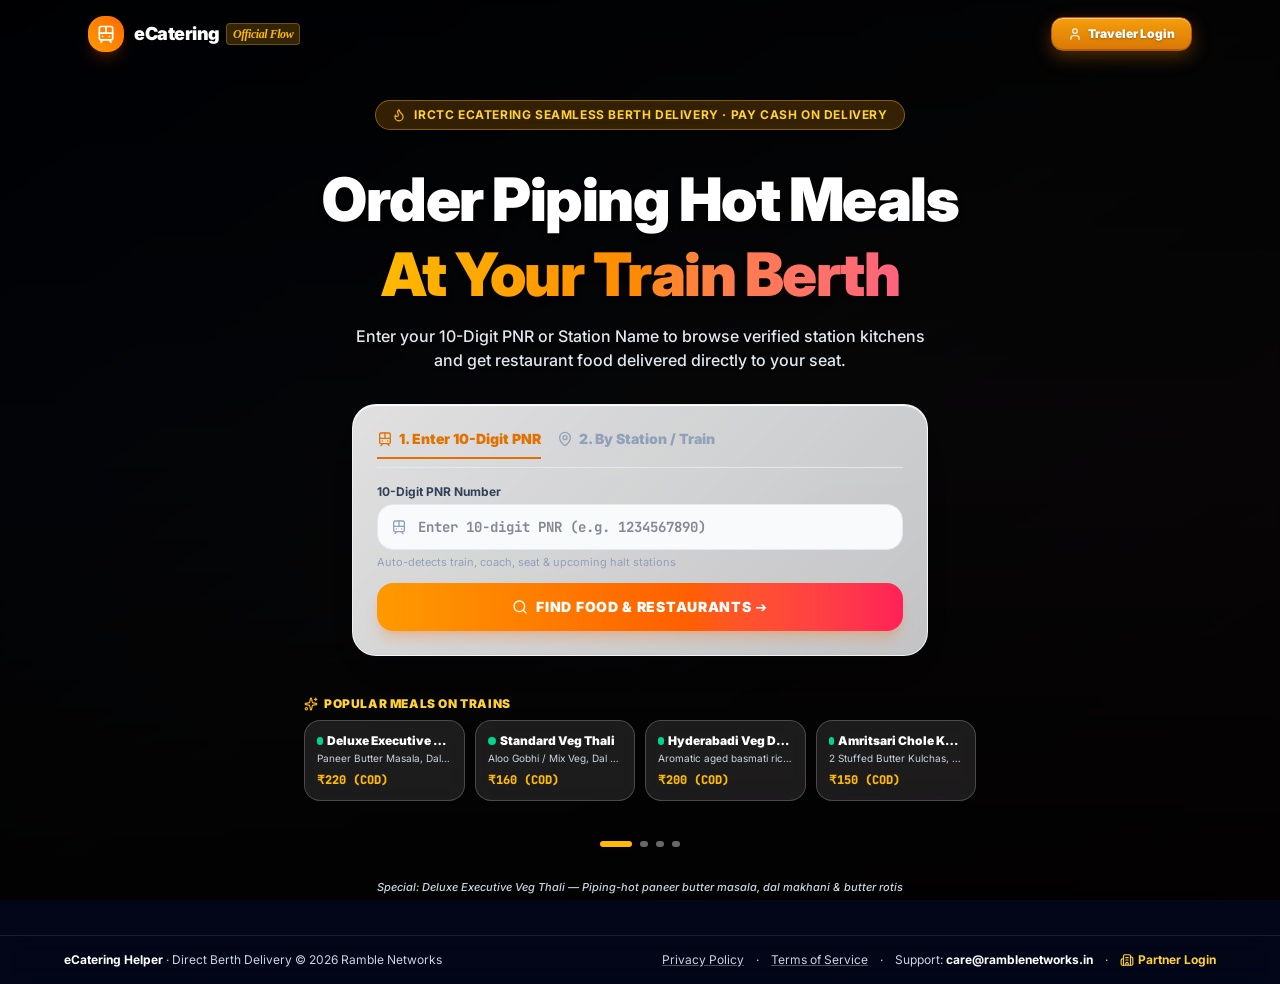
==== commit 14eb64ae: "build: update static web assets with mandatory Google connect & admin VPS monitor restrictions" ====
--- a/index.html
+++ b/index.html
@@ -11,8 +11,8 @@
     <link rel="icon" type="image/svg+xml" href="/icon.svg" />
     <link rel="apple-touch-icon" href="/icon.svg" />
     <title>Rambles' Kitchen - IRCTC eCatering Partner at NJP Railway Station</title>
-    <script type="module" crossorigin src="/assets/index-BWkDzcCK.js"></script>
-    <link rel="stylesheet" crossorigin href="/assets/index-DlPTHlc9.css">
+    <script type="module" crossorigin src="/assets/index-C-batCgv.js"></script>
+    <link rel="stylesheet" crossorigin href="/assets/index-DXHZ0Qk6.css">
   <link rel="manifest" href="/manifest.webmanifest"><script id="vite-plugin-pwa:register-sw" src="/registerSW.js"></script></head>
   <body>
     <div id="root"></div>
--- a/assets/index-DXHZ0Qk6.css
+++ b/assets/index-DXHZ0Qk6.css
@@ -0,0 +1 @@
+@import"https://fonts.googleapis.com/css2?family=Inter:wght@400;500;600;700;800;900&family=Space+Grotesk:wght@500;600;700&family=JetBrains+Mono:wght@400;500;700&display=swap";/*! tailwindcss v4.3.3 | MIT License | https://tailwindcss.com */@layer properties{@supports (((-webkit-hyphens:none)) and (not (margin-trim:inline))) or ((-moz-orient:inline) and (not (color:rgb(from red r g b)))){*,:before,:after,::backdrop{--tw-translate-x:0;--tw-translate-y:0;--tw-translate-z:0;--tw-scale-x:1;--tw-scale-y:1;--tw-scale-z:1;--tw-rotate-x:initial;--tw-rotate-y:initial;--tw-rotate-z:initial;--tw-skew-x:initial;--tw-skew-y:initial;--tw-space-y-reverse:0;--tw-space-x-reverse:0;--tw-divide-y-reverse:0;--tw-border-style:solid;--tw-gradient-position:initial;--tw-gradient-from:#0000;--tw-gradient-via:#0000;--tw-gradient-to:#0000;--tw-gradient-stops:initial;--tw-gradient-via-stops:initial;--tw-gradient-from-position:0%;--tw-gradient-via-position:50%;--tw-gradient-to-position:100%;--tw-leading:initial;--tw-font-weight:initial;--tw-tracking:initial;--tw-shadow:0 0 #0000;--tw-shadow-color:initial;--tw-shadow-alpha:100%;--tw-inset-shadow:0 0 #0000;--tw-inset-shadow-color:initial;--tw-inset-shadow-alpha:100%;--tw-ring-color:initial;--tw-ring-shadow:0 0 #0000;--tw-inset-ring-color:initial;--tw-inset-ring-shadow:0 0 #0000;--tw-ring-inset:initial;--tw-ring-offset-width:0px;--tw-ring-offset-color:#fff;--tw-ring-offset-shadow:0 0 #0000;--tw-blur:initial;--tw-brightness:initial;--tw-contrast:initial;--tw-grayscale:initial;--tw-hue-rotate:initial;--tw-invert:initial;--tw-opacity:initial;--tw-saturate:initial;--tw-sepia:initial;--tw-drop-shadow:initial;--tw-drop-shadow-color:initial;--tw-drop-shadow-alpha:100%;--tw-drop-shadow-size:initial;--tw-backdrop-blur:initial;--tw-backdrop-brightness:initial;--tw-backdrop-contrast:initial;--tw-backdrop-grayscale:initial;--tw-backdrop-hue-rotate:initial;--tw-backdrop-invert:initial;--tw-backdrop-opacity:initial;--tw-backdrop-saturate:initial;--tw-backdrop-sepia:initial;--tw-duration:initial;--tw-ease:initial}}}@layer theme{:root,:host{--font-sans:"Inter", ui-sans-serif, system-ui, sans-serif;--font-serif:ui-serif, Georgia, Cambria, "Times New Roman", Times, serif;--font-mono:"JetBrains Mono", monospace;--color-red-50:oklch(97.1% .013 17.38);--color-red-100:oklch(93.6% .032 17.717);--color-red-200:oklch(88.5% .062 18.334);--color-red-300:oklch(80.8% .114 19.571);--color-red-400:oklch(70.4% .191 22.216);--color-red-500:oklch(63.7% .237 25.331);--color-red-600:oklch(57.7% .245 27.325);--color-red-700:oklch(50.5% .213 27.518);--color-red-800:oklch(44.4% .177 26.899);--color-red-900:oklch(39.6% .141 25.723);--color-red-950:oklch(25.8% .092 26.042);--color-orange-50:oklch(98% .016 73.684);--color-orange-100:oklch(95.4% .038 75.164);--color-orange-200:oklch(90.1% .076 70.697);--color-orange-300:oklch(83.7% .128 66.29);--color-orange-400:oklch(75% .183 55.934);--color-orange-500:oklch(70.5% .213 47.604);--color-orange-600:oklch(64.6% .222 41.116);--color-orange-700:oklch(55.3% .195 38.402);--color-orange-800:oklch(47% .157 37.304);--color-orange-900:oklch(40.8% .123 38.172);--color-orange-950:oklch(26.6% .079 36.259);--color-amber-50:oklch(98.7% .022 95.277);--color-amber-100:oklch(96.2% .059 95.617);--color-amber-200:oklch(92.4% .12 95.746);--color-amber-300:oklch(87.9% .169 91.605);--color-amber-400:oklch(82.8% .189 84.429);--color-amber-500:oklch(76.9% .188 70.08);--color-amber-600:oklch(66.6% .179 58.318);--color-amber-700:oklch(55.5% .163 48.998);--color-amber-800:oklch(47.3% .137 46.201);--color-amber-900:oklch(41.4% .112 45.904);--color-amber-950:oklch(27.9% .077 45.635);--color-yellow-400:oklch(85.2% .199 91.936);--color-yellow-500:oklch(79.5% .184 86.047);--color-green-600:oklch(62.7% .194 149.214);--color-emerald-50:oklch(97.9% .021 166.113);--color-emerald-100:oklch(95% .052 163.051);--color-emerald-200:oklch(90.5% .093 164.15);--color-emerald-300:oklch(84.5% .143 164.978);--color-emerald-400:oklch(76.5% .177 163.223);--color-emerald-500:oklch(69.6% .17 162.48);--color-emerald-600:oklch(59.6% .145 163.225);--color-emerald-700:oklch(50.8% .118 165.612);--color-emerald-800:oklch(43.2% .095 166.913);--color-emerald-900:oklch(37.8% .077 168.94);--color-emerald-950:oklch(26.2% .051 172.552);--color-teal-50:oklch(98.4% .014 180.72);--color-teal-100:oklch(95.3% .051 180.801);--color-teal-200:oklch(91% .096 180.426);--color-teal-400:oklch(77.7% .152 181.912);--color-teal-500:oklch(70.4% .14 182.503);--color-teal-600:oklch(60% .118 184.704);--color-teal-700:oklch(51.1% .096 186.391);--color-teal-800:oklch(43.7% .078 188.216);--color-teal-900:oklch(38.6% .063 188.416);--color-cyan-50:oklch(98.4% .019 200.873);--color-cyan-100:oklch(95.6% .045 203.388);--color-cyan-200:oklch(91.7% .08 205.041);--color-cyan-300:oklch(86.5% .127 207.078);--color-cyan-400:oklch(78.9% .154 211.53);--color-cyan-500:oklch(71.5% .143 215.221);--color-cyan-600:oklch(60.9% .126 221.723);--color-cyan-700:oklch(52% .105 223.128);--color-cyan-900:oklch(39.8% .07 227.392);--color-cyan-950:oklch(30.2% .056 229.695);--color-sky-50:oklch(97.7% .013 236.62);--color-sky-100:oklch(95.1% .026 236.824);--color-sky-200:oklch(90.1% .058 230.902);--color-sky-600:oklch(58.8% .158 241.966);--color-sky-700:oklch(50% .134 242.749);--color-sky-900:oklch(39.1% .09 240.876);--color-sky-950:oklch(29.3% .066 243.157);--color-blue-50:oklch(97% .014 254.604);--color-blue-400:oklch(70.7% .165 254.624);--color-blue-500:oklch(62.3% .214 259.815);--color-blue-600:oklch(54.6% .245 262.881);--color-blue-700:oklch(48.8% .243 264.376);--color-indigo-50:oklch(96.2% .018 272.314);--color-indigo-100:oklch(93% .034 272.788);--color-indigo-200:oklch(87% .065 274.039);--color-indigo-300:oklch(78.5% .115 274.713);--color-indigo-400:oklch(67.3% .182 276.935);--color-indigo-500:oklch(58.5% .233 277.117);--color-indigo-600:oklch(51.1% .262 276.966);--color-indigo-700:oklch(45.7% .24 277.023);--color-indigo-800:oklch(39.8% .195 277.366);--color-indigo-900:oklch(35.9% .144 278.697);--color-indigo-950:oklch(25.7% .09 281.288);--color-purple-50:oklch(97.7% .014 308.299);--color-purple-100:oklch(94.6% .033 307.174);--color-purple-200:oklch(90.2% .063 306.703);--color-purple-300:oklch(82.7% .119 306.383);--color-purple-400:oklch(71.4% .203 305.504);--color-purple-500:oklch(62.7% .265 303.9);--color-purple-600:oklch(55.8% .288 302.321);--color-purple-700:oklch(49.6% .265 301.924);--color-purple-800:oklch(43.8% .218 303.724);--color-purple-900:oklch(38.1% .176 304.987);--color-purple-950:oklch(29.1% .149 302.717);--color-fuchsia-600:oklch(59.1% .293 322.896);--color-pink-100:oklch(94.8% .028 342.258);--color-pink-200:oklch(89.9% .061 343.231);--color-pink-400:oklch(71.8% .202 349.761);--color-pink-500:oklch(65.6% .241 354.308);--color-pink-600:oklch(59.2% .249 .584);--color-pink-700:oklch(52.5% .223 3.958);--color-rose-50:oklch(96.9% .015 12.422);--color-rose-100:oklch(94.1% .03 12.58);--color-rose-200:oklch(89.2% .058 10.001);--color-rose-300:oklch(81% .117 11.638);--color-rose-400:oklch(71.2% .194 13.428);--color-rose-500:oklch(64.5% .246 16.439);--color-rose-600:oklch(58.6% .253 17.585);--color-rose-700:oklch(51.4% .222 16.935);--color-rose-800:oklch(45.5% .188 13.697);--color-rose-900:oklch(41% .159 10.272);--color-rose-950:oklch(27.1% .105 12.094);--color-slate-50:oklch(98.4% .003 247.858);--color-slate-100:oklch(96.8% .007 247.896);--color-slate-200:oklch(92.9% .013 255.508);--color-slate-300:oklch(86.9% .022 252.894);--color-slate-400:oklch(70.4% .04 256.788);--color-slate-500:oklch(55.4% .046 257.417);--color-slate-600:oklch(44.6% .043 257.281);--color-slate-700:oklch(37.2% .044 257.287);--color-slate-800:oklch(27.9% .041 260.031);--color-slate-900:oklch(20.8% .042 265.755);--color-slate-950:oklch(12.9% .042 264.695);--color-zinc-900:oklch(21% .006 285.885);--color-black:#000;--color-white:#fff;--spacing:.25rem;--container-xs:20rem;--container-sm:24rem;--container-md:28rem;--container-lg:32rem;--container-xl:36rem;--container-2xl:42rem;--container-3xl:48rem;--container-4xl:56rem;--container-5xl:64rem;--container-6xl:72rem;--container-7xl:80rem;--text-xs:.75rem;--text-xs--line-height:calc(1 / .75);--text-sm:.875rem;--text-sm--line-height:calc(1.25 / .875);--text-base:1rem;--text-base--line-height: 1.5 ;--text-lg:1.125rem;--text-lg--line-height:calc(1.75 / 1.125);--text-xl:1.25rem;--text-xl--line-height:calc(1.75 / 1.25);--text-2xl:1.5rem;--text-2xl--line-height:calc(2 / 1.5);--text-3xl:1.875rem;--text-3xl--line-height: 1.2 ;--text-4xl:2.25rem;--text-4xl--line-height:calc(2.5 / 2.25);--text-5xl:3rem;--text-5xl--line-height:1;--text-6xl:3.75rem;--text-6xl--line-height:1;--font-weight-light:300;--font-weight-normal:400;--font-weight-medium:500;--font-weight-semibold:600;--font-weight-bold:700;--font-weight-extrabold:800;--font-weight-black:900;--tracking-tight:-.025em;--tracking-wide:.025em;--tracking-wider:.05em;--tracking-widest:.1em;--leading-tight:1.25;--leading-snug:1.375;--leading-normal:1.5;--leading-relaxed:1.625;--radius-xs:.125rem;--radius-sm:.25rem;--radius-md:.375rem;--radius-lg:.5rem;--radius-xl:.75rem;--radius-2xl:1rem;--radius-3xl:1.5rem;--drop-shadow-xs:0 1px 1px #0000000d;--drop-shadow-sm:0 1px 2px #00000026;--drop-shadow-md:0 3px 3px #0000001f;--drop-shadow-xl:0 9px 7px #0000001a;--ease-out:cubic-bezier(0, 0, .2, 1);--ease-in-out:cubic-bezier(.4, 0, .2, 1);--animate-spin:spin 1s linear infinite;--animate-ping:ping 1s cubic-bezier(0, 0, .2, 1) infinite;--animate-pulse:pulse 2s cubic-bezier(.4, 0, .6, 1) infinite;--animate-bounce:bounce 1s infinite;--blur-xs:4px;--blur-sm:8px;--blur-md:12px;--blur-xl:24px;--blur-2xl:40px;--blur-3xl:64px;--default-transition-duration:.15s;--default-transition-timing-function:cubic-bezier(.4, 0, .2, 1);--default-font-family:var(--font-sans);--default-mono-font-family:var(--font-mono);--font-heading:"Space Grotesk", sans-serif}}@layer base{*,:after,:before,::backdrop{box-sizing:border-box;border:0 solid;margin:0;padding:0}::file-selector-button{box-sizing:border-box;border:0 solid;margin:0;padding:0}html,:host{-webkit-text-size-adjust:100%;-moz-tab-size:4;tab-size:4;line-height:1.5;font-family:var(--default-font-family,-apple-system, BlinkMacSystemFont, "Segoe UI", Roboto, "Helvetica Neue", "Noto Sans", Arial, sans-serif, "Apple Color Emoji", "Segoe UI Emoji", "Segoe UI Symbol", "Noto Color Emoji");font-feature-settings:var(--default-font-feature-settings,normal);font-variation-settings:var(--default-font-variation-settings,normal);-webkit-tap-highlight-color:transparent}hr{height:0;color:inherit;border-top-width:1px}abbr:where([title]){-webkit-text-decoration:underline dotted;text-decoration:underline dotted}h1,h2,h3,h4,h5,h6{font-size:inherit;font-weight:inherit}a{color:inherit;-webkit-text-decoration:inherit;text-decoration:inherit}b,strong{font-weight:bolder}code,kbd,samp,pre{font-family:var(--default-mono-font-family,ui-monospace, SFMono-Regular, Menlo, Monaco, Consolas, "Liberation Mono", "Courier New", monospace);font-feature-settings:var(--default-mono-font-feature-settings,normal);font-variation-settings:var(--default-mono-font-variation-settings,normal);font-size:1em}small{font-size:80%}sub,sup{vertical-align:baseline;font-size:75%;line-height:0;position:relative}sub{bottom:-.25em}sup{top:-.5em}table{text-indent:0;border-color:inherit;border-collapse:collapse}:-moz-focusring:where(:not(iframe)){outline:auto}progress{vertical-align:baseline}summary{display:list-item}ol,ul,menu{list-style:none}img,svg,video,canvas,audio,iframe,embed,object{vertical-align:middle;display:block}img,video{max-width:100%;height:auto}button,input,select,optgroup,textarea{font:inherit;font-feature-settings:inherit;font-variation-settings:inherit;letter-spacing:inherit;color:inherit;opacity:1;background-color:#0000;border-radius:0}::file-selector-button{font:inherit;font-feature-settings:inherit;font-variation-settings:inherit;letter-spacing:inherit;color:inherit;opacity:1;background-color:#0000;border-radius:0}:where(select:is([multiple],[size])) optgroup{font-weight:bolder}:where(select:is([multiple],[size])) optgroup option{padding-inline-start:20px}::file-selector-button{margin-inline-end:4px}::placeholder{opacity:1}@supports (not ((-webkit-appearance:-apple-pay-button))) or (contain-intrinsic-size:1px){::placeholder{color:currentColor}@supports (color:color-mix(in lab,red,red)){::placeholder{color:color-mix(in oklab,currentcolor 50%,transparent)}}}textarea{resize:vertical}::-webkit-search-decoration{-webkit-appearance:none}::-webkit-date-and-time-value{min-height:1lh;text-align:inherit}::-webkit-datetime-edit{display:inline-flex}::-webkit-datetime-edit-fields-wrapper{padding:0}::-webkit-datetime-edit{padding-block:0}::-webkit-datetime-edit-year-field{padding-block:0}::-webkit-datetime-edit-month-field{padding-block:0}::-webkit-datetime-edit-day-field{padding-block:0}::-webkit-datetime-edit-hour-field{padding-block:0}::-webkit-datetime-edit-minute-field{padding-block:0}::-webkit-datetime-edit-second-field{padding-block:0}::-webkit-datetime-edit-millisecond-field{padding-block:0}::-webkit-datetime-edit-meridiem-field{padding-block:0}::-webkit-calendar-picker-indicator{line-height:1}:-moz-ui-invalid{box-shadow:none}button,input:where([type=button],[type=reset],[type=submit]){-webkit-appearance:button;-moz-appearance:button;appearance:button}::file-selector-button{-webkit-appearance:button;-moz-appearance:button;appearance:button}::-webkit-inner-spin-button{height:auto}::-webkit-outer-spin-button{height:auto}[hidden]:where(:not([hidden=until-found])){display:none!important}}@layer components;@layer utilities{.pointer-events-auto{pointer-events:auto}.pointer-events-none{pointer-events:none}.visible{visibility:visible}.sr-only{clip-path:inset(50%);white-space:nowrap;border-width:0;width:1px;height:1px;margin:-1px;padding:0;position:absolute;overflow:hidden}.absolute{position:absolute}.fixed{position:fixed}.relative{position:relative}.static{position:static}.sticky{position:sticky}.-inset-\[1px\]{top:-1px;right:-1px;bottom:-1px;left:-1px}.inset-0{top:0;right:0;bottom:0;left:0}.inset-2{inset:calc(var(--spacing) * 2)}.inset-\[10\%\]{top:10%;right:10%;bottom:10%;left:10%}.-top-1{top:calc(var(--spacing) * -1)}.-top-1\.5{top:calc(var(--spacing) * -1.5)}.-top-2{top:calc(var(--spacing) * -2)}.-top-24{top:calc(var(--spacing) * -24)}.-top-32{top:calc(var(--spacing) * -32)}.-top-40{top:calc(var(--spacing) * -40)}.top-0{top:0}.top-1\/2{top:50%}.top-1\/3{top:33.3333%}.top-1\/4{top:25%}.top-2{top:calc(var(--spacing) * 2)}.top-2\.5{top:calc(var(--spacing) * 2.5)}.top-3{top:calc(var(--spacing) * 3)}.top-4{top:calc(var(--spacing) * 4)}.top-28{top:calc(var(--spacing) * 28)}.top-\[4\%\]{top:4%}.top-\[5\%\]{top:5%}.top-\[8\%\]{top:8%}.top-\[12\%\]{top:12%}.top-\[15\%\]{top:15%}.top-\[20\%\]{top:20%}.top-\[24\%\]{top:24%}.top-\[35\%\]{top:35%}.top-\[40\%\]{top:40%}.top-\[48\%\]{top:48%}.top-full{top:100%}.-right-1{right:calc(var(--spacing) * -1)}.-right-2\.5{right:calc(var(--spacing) * -2.5)}.-right-4{right:calc(var(--spacing) * -4)}.-right-24{right:calc(var(--spacing) * -24)}.-right-32{right:calc(var(--spacing) * -32)}.-right-40{right:calc(var(--spacing) * -40)}.right-0{right:0}.right-2{right:calc(var(--spacing) * 2)}.right-2\.5{right:calc(var(--spacing) * 2.5)}.right-3{right:calc(var(--spacing) * 3)}.right-4{right:calc(var(--spacing) * 4)}.right-5{right:calc(var(--spacing) * 5)}.right-\[2\%\]{right:2%}.right-\[4\%\]{right:4%}.right-\[5\%\]{right:5%}.right-\[8\%\]{right:8%}.right-\[25\%\]{right:25%}.-bottom-2{bottom:calc(var(--spacing) * -2)}.-bottom-32{bottom:calc(var(--spacing) * -32)}.-bottom-40{bottom:calc(var(--spacing) * -40)}.bottom-0{bottom:0}.bottom-4{bottom:calc(var(--spacing) * 4)}.bottom-5{bottom:calc(var(--spacing) * 5)}.bottom-6{bottom:calc(var(--spacing) * 6)}.bottom-\[5\%\]{bottom:5%}.bottom-\[20\%\]{bottom:20%}.bottom-\[28\%\]{bottom:28%}.-left-2{left:calc(var(--spacing) * -2)}.-left-4{left:calc(var(--spacing) * -4)}.-left-32{left:calc(var(--spacing) * -32)}.-left-40{left:calc(var(--spacing) * -40)}.left-0{left:0}.left-1\/2{left:50%}.left-1\/3{left:33.3333%}.left-3{left:calc(var(--spacing) * 3)}.left-3\.5{left:calc(var(--spacing) * 3.5)}.left-9{left:calc(var(--spacing) * 9)}.left-12{left:calc(var(--spacing) * 12)}.left-15{left:calc(var(--spacing) * 15)}.left-\[-5\%\]{left:-5%}.left-\[-100px\]{left:-100px}.left-\[2\%\]{left:2%}.left-\[5\%\]{left:5%}.left-\[8\%\]{left:8%}.left-\[15\%\]{left:15%}.left-\[34\%\]{left:34%}.left-\[45\%\]{left:45%}.left-\[50\%\]{left:50%}.-z-10{z-index:-10}.-z-20{z-index:-20}.-z-30{z-index:-30}.z-0{z-index:0}.z-10{z-index:10}.z-20{z-index:20}.z-30{z-index:30}.z-40{z-index:40}.z-50{z-index:50}.z-60{z-index:60}.z-\[100\]{z-index:100}.z-\[999\]{z-index:999}.z-\[9999\]{z-index:9999}.z-\[10000\]{z-index:10000}.z-\[11000\]{z-index:11000}.col-span-2{grid-column:span 2/span 2}.col-span-4{grid-column:span 4/span 4}.container{width:100%}@media(min-width:40rem){.container{max-width:40rem}}@media(min-width:48rem){.container{max-width:48rem}}@media(min-width:64rem){.container{max-width:64rem}}@media(min-width:80rem){.container{max-width:80rem}}@media(min-width:96rem){.container{max-width:96rem}}.m-1\.5{margin:calc(var(--spacing) * 1.5)}.-mx-4{margin-inline:calc(var(--spacing) * -4)}.mx-0{margin-inline:0}.mx-0\.5{margin-inline:calc(var(--spacing) * .5)}.mx-1{margin-inline:var(--spacing)}.mx-2{margin-inline:calc(var(--spacing) * 2)}.mx-4{margin-inline:calc(var(--spacing) * 4)}.mx-auto{margin-inline:auto}.-my-8{margin-block:calc(var(--spacing) * -8)}.my-0{margin-block:0}.my-0\.5{margin-block:calc(var(--spacing) * .5)}.my-1{margin-block:var(--spacing)}.my-1\.5{margin-block:calc(var(--spacing) * 1.5)}.my-2{margin-block:calc(var(--spacing) * 2)}.my-3{margin-block:calc(var(--spacing) * 3)}.my-4{margin-block:calc(var(--spacing) * 4)}.my-6{margin-block:calc(var(--spacing) * 6)}.-mt-0\.5{margin-top:calc(var(--spacing) * -.5)}.-mt-1{margin-top:calc(var(--spacing) * -1)}.mt-0\.5{margin-top:calc(var(--spacing) * .5)}.mt-1{margin-top:var(--spacing)}.mt-1\.5{margin-top:calc(var(--spacing) * 1.5)}.mt-2{margin-top:calc(var(--spacing) * 2)}.mt-2\.5{margin-top:calc(var(--spacing) * 2.5)}.mt-3{margin-top:calc(var(--spacing) * 3)}.mt-4{margin-top:calc(var(--spacing) * 4)}.mt-6{margin-top:calc(var(--spacing) * 6)}.mt-8{margin-top:calc(var(--spacing) * 8)}.mr-1{margin-right:var(--spacing)}.mr-2{margin-right:calc(var(--spacing) * 2)}.mr-auto{margin-right:auto}.mb-0{margin-bottom:0}.mb-0\.5{margin-bottom:calc(var(--spacing) * .5)}.mb-1{margin-bottom:var(--spacing)}.mb-1\.5{margin-bottom:calc(var(--spacing) * 1.5)}.mb-2{margin-bottom:calc(var(--spacing) * 2)}.mb-2\.5{margin-bottom:calc(var(--spacing) * 2.5)}.mb-3{margin-bottom:calc(var(--spacing) * 3)}.mb-4{margin-bottom:calc(var(--spacing) * 4)}.mb-6{margin-bottom:calc(var(--spacing) * 6)}.mb-8{margin-bottom:calc(var(--spacing) * 8)}.mb-12{margin-bottom:calc(var(--spacing) * 12)}.ml-0\.5{margin-left:calc(var(--spacing) * .5)}.ml-1{margin-left:var(--spacing)}.ml-2{margin-left:calc(var(--spacing) * 2)}.ml-auto{margin-left:auto}.line-clamp-1{-webkit-line-clamp:1;-webkit-box-orient:vertical;display:-webkit-box;overflow:hidden}.block{display:block}.block\!{display:block!important}.contents{display:contents}.flex{display:flex}.grid{display:grid}.hidden{display:none}.inline{display:inline}.inline-block{display:inline-block}.inline-flex{display:inline-flex}.table{display:table}.aspect-square{aspect-ratio:1}.h-1{height:var(--spacing)}.h-1\.5{height:calc(var(--spacing) * 1.5)}.h-2{height:calc(var(--spacing) * 2)}.h-2\.5{height:calc(var(--spacing) * 2.5)}.h-3{height:calc(var(--spacing) * 3)}.h-3\.5{height:calc(var(--spacing) * 3.5)}.h-4{height:calc(var(--spacing) * 4)}.h-4\.5{height:calc(var(--spacing) * 4.5)}.h-5{height:calc(var(--spacing) * 5)}.h-6{height:calc(var(--spacing) * 6)}.h-7{height:calc(var(--spacing) * 7)}.h-8{height:calc(var(--spacing) * 8)}.h-9{height:calc(var(--spacing) * 9)}.h-10{height:calc(var(--spacing) * 10)}.h-11{height:calc(var(--spacing) * 11)}.h-12{height:calc(var(--spacing) * 12)}.h-13{height:calc(var(--spacing) * 13)}.h-14{height:calc(var(--spacing) * 14)}.h-16{height:calc(var(--spacing) * 16)}.h-20{height:calc(var(--spacing) * 20)}.h-24{height:calc(var(--spacing) * 24)}.h-32{height:calc(var(--spacing) * 32)}.h-36{height:calc(var(--spacing) * 36)}.h-40{height:calc(var(--spacing) * 40)}.h-48{height:calc(var(--spacing) * 48)}.h-64{height:calc(var(--spacing) * 64)}.h-96{height:calc(var(--spacing) * 96)}.h-\[1\.2em\]{height:1.2em}.h-\[1px\]{height:1px}.h-\[72px\]{height:72px}.h-\[500px\]{height:500px}.h-full{height:100%}.h-px{height:1px}.h-screen{height:100vh}.max-h-36{max-height:calc(var(--spacing) * 36)}.max-h-48{max-height:calc(var(--spacing) * 48)}.max-h-56{max-height:calc(var(--spacing) * 56)}.max-h-\[60vh\]{max-height:60vh}.max-h-\[70vh\]{max-height:70vh}.max-h-\[80vh\]{max-height:80vh}.max-h-\[85vh\]{max-height:85vh}.max-h-\[90vh\]{max-height:90vh}.max-h-\[92vh\]{max-height:92vh}.max-h-\[140px\]{max-height:140px}.max-h-\[160px\]{max-height:160px}.max-h-\[380px\]{max-height:380px}.max-h-\[600px\]{max-height:600px}.max-h-full{max-height:100%}.min-h-\[30px\]{min-height:30px}.min-h-\[38px\]{min-height:38px}.min-h-\[44px\]{min-height:44px}.min-h-full{min-height:100%}.min-h-screen{min-height:100vh}.w-1{width:var(--spacing)}.w-1\.5{width:calc(var(--spacing) * 1.5)}.w-1\/3{width:33.3333%}.w-2{width:calc(var(--spacing) * 2)}.w-2\.5{width:calc(var(--spacing) * 2.5)}.w-3{width:calc(var(--spacing) * 3)}.w-3\.5{width:calc(var(--spacing) * 3.5)}.w-4{width:calc(var(--spacing) * 4)}.w-4\.5{width:calc(var(--spacing) * 4.5)}.w-5{width:calc(var(--spacing) * 5)}.w-6{width:calc(var(--spacing) * 6)}.w-7{width:calc(var(--spacing) * 7)}.w-8{width:calc(var(--spacing) * 8)}.w-9{width:calc(var(--spacing) * 9)}.w-10{width:calc(var(--spacing) * 10)}.w-11{width:calc(var(--spacing) * 11)}.w-12{width:calc(var(--spacing) * 12)}.w-14{width:calc(var(--spacing) * 14)}.w-16{width:calc(var(--spacing) * 16)}.w-20{width:calc(var(--spacing) * 20)}.w-24{width:calc(var(--spacing) * 24)}.w-28{width:calc(var(--spacing) * 28)}.w-32{width:calc(var(--spacing) * 32)}.w-36{width:calc(var(--spacing) * 36)}.w-44{width:calc(var(--spacing) * 44)}.w-48{width:calc(var(--spacing) * 48)}.w-64{width:calc(var(--spacing) * 64)}.w-80{width:calc(var(--spacing) * 80)}.w-96{width:calc(var(--spacing) * 96)}.w-\[58px\]{width:58px}.w-\[68px\]{width:68px}.w-\[72px\]{width:72px}.w-\[92\%\]{width:92%}.w-\[140\%\]{width:140%}.w-\[180\%\]{width:180%}.w-\[500px\]{width:500px}.w-\[calc\(100\%-8px\)\]{width:calc(100% - 8px)}.w-full{width:100%}.w-px{width:1px}.w-screen{width:100vw}.max-w-2xl{max-width:var(--container-2xl)}.max-w-3xl{max-width:var(--container-3xl)}.max-w-4xl{max-width:var(--container-4xl)}.max-w-5xl{max-width:var(--container-5xl)}.max-w-6xl{max-width:var(--container-6xl)}.max-w-7xl{max-width:var(--container-7xl)}.max-w-\[55\%\]{max-width:55%}.max-w-\[60px\]{max-width:60px}.max-w-\[80px\]{max-width:80px}.max-w-\[90\%\]{max-width:90%}.max-w-\[100px\]{max-width:100px}.max-w-\[140px\]{max-width:140px}.max-w-\[160px\]{max-width:160px}.max-w-\[170px\]{max-width:170px}.max-w-\[220px\]{max-width:220px}.max-w-\[240px\]{max-width:240px}.max-w-\[280px\]{max-width:280px}.max-w-\[320px\]{max-width:320px}.max-w-\[400px\]{max-width:400px}.max-w-\[440px\]{max-width:440px}.max-w-\[1920px\]{max-width:1920px}.max-w-full{max-width:100%}.max-w-lg{max-width:var(--container-lg)}.max-w-md{max-width:var(--container-md)}.max-w-sm{max-width:var(--container-sm)}.max-w-xl{max-width:var(--container-xl)}.max-w-xs{max-width:var(--container-xs)}.min-w-0{min-width:0}.min-w-\[45px\]{min-width:45px}.min-w-\[52px\]{min-width:52px}.min-w-\[65px\]{min-width:65px}.min-w-\[70px\]{min-width:70px}.min-w-\[76px\]{min-width:76px}.min-w-\[100px\]{min-width:100px}.min-w-\[104px\]{min-width:104px}.min-w-\[130px\]{min-width:130px}.min-w-\[160px\]{min-width:160px}.min-w-\[200px\]{min-width:200px}.flex-1{flex:1}.flex-shrink-0{flex-shrink:0}.shrink{flex-shrink:1}.shrink-0{flex-shrink:0}.flex-grow{flex-grow:1}.border-collapse{border-collapse:collapse}.origin-bottom-left{transform-origin:0 100%}.origin-right{transform-origin:100%}.-translate-x-1\/2{--tw-translate-x: -50% ;translate:var(--tw-translate-x) var(--tw-translate-y)}.-translate-x-full{--tw-translate-x:-100%;translate:var(--tw-translate-x) var(--tw-translate-y)}.-translate-y-1\/2{--tw-translate-y: -50% ;translate:var(--tw-translate-x) var(--tw-translate-y)}.scale-90{--tw-scale-x:90%;--tw-scale-y:90%;--tw-scale-z:90%;scale:var(--tw-scale-x) var(--tw-scale-y)}.scale-105{--tw-scale-x:105%;--tw-scale-y:105%;--tw-scale-z:105%;scale:var(--tw-scale-x) var(--tw-scale-y)}.scale-110{--tw-scale-x:110%;--tw-scale-y:110%;--tw-scale-z:110%;scale:var(--tw-scale-x) var(--tw-scale-y)}.scale-\[0\.8\]{scale:.8}.scale-\[1\.01\]{scale:1.01}.scale-\[1\.02\]{scale:1.02}.scale-\[1\.03\]{scale:1.03}.scale-\[1\.05\]{scale:1.05}.rotate-0{rotate:0deg}.rotate-180{rotate:180deg}.-skew-x-12{--tw-skew-x:skewX( -12deg );transform:var(--tw-rotate-x,) var(--tw-rotate-y,) var(--tw-rotate-z,) var(--tw-skew-x,) var(--tw-skew-y,)}.transform{transform:var(--tw-rotate-x,) var(--tw-rotate-y,) var(--tw-rotate-z,) var(--tw-skew-x,) var(--tw-skew-y,)}.animate-\[shine_2s_infinite\]{animation:2s infinite shine}.animate-\[slide_12s_infinite_linear\]{animation:12s linear infinite slide}.animate-bounce{animation:var(--animate-bounce)}.animate-none{animation:none}.animate-ping{animation:var(--animate-ping)}.animate-pulse{animation:var(--animate-pulse)}.animate-spin{animation:var(--animate-spin)}.cursor-not-allowed{cursor:not-allowed}.cursor-pointer{cursor:pointer}.cursor-wait{cursor:wait}.resize-none{resize:none}.resize-y{resize:vertical}.scrollbar-thin{scrollbar-width:thin}.list-disc{list-style-type:disc}.appearance-none{-webkit-appearance:none;-moz-appearance:none;appearance:none}.grid-cols-1{grid-template-columns:repeat(1,minmax(0,1fr))}.grid-cols-2{grid-template-columns:repeat(2,minmax(0,1fr))}.grid-cols-3{grid-template-columns:repeat(3,minmax(0,1fr))}.grid-cols-4{grid-template-columns:repeat(4,minmax(0,1fr))}.grid-cols-5{grid-template-columns:repeat(5,minmax(0,1fr))}.grid-cols-\[48px_48px_70px_24px\]{grid-template-columns:48px 48px 70px 24px}.flex-col{flex-direction:column}.flex-row{flex-direction:row}.flex-nowrap{flex-wrap:nowrap}.flex-wrap{flex-wrap:wrap}.items-center{align-items:center}.items-end{align-items:flex-end}.items-start{align-items:flex-start}.items-stretch{align-items:stretch}.justify-around{justify-content:space-around}.justify-between{justify-content:space-between}.justify-center{justify-content:center}.justify-end{justify-content:flex-end}.justify-start{justify-content:flex-start}.gap-0\.5{gap:calc(var(--spacing) * .5)}.gap-1{gap:var(--spacing)}.gap-1\.5{gap:calc(var(--spacing) * 1.5)}.gap-2{gap:calc(var(--spacing) * 2)}.gap-2\.5{gap:calc(var(--spacing) * 2.5)}.gap-3{gap:calc(var(--spacing) * 3)}.gap-3\.5{gap:calc(var(--spacing) * 3.5)}.gap-4{gap:calc(var(--spacing) * 4)}.gap-5{gap:calc(var(--spacing) * 5)}.gap-6{gap:calc(var(--spacing) * 6)}.gap-8{gap:calc(var(--spacing) * 8)}.gap-px{gap:1px}:where(.space-y-0\.5>:not(:last-child)){--tw-space-y-reverse:0;margin-block-start:calc(calc(var(--spacing) * .5) * var(--tw-space-y-reverse));margin-block-end:calc(calc(var(--spacing) * .5) * calc(1 - var(--tw-space-y-reverse)))}:where(.space-y-1>:not(:last-child)){--tw-space-y-reverse:0;margin-block-start:calc(var(--spacing) * var(--tw-space-y-reverse));margin-block-end:calc(var(--spacing) * calc(1 - var(--tw-space-y-reverse)))}:where(.space-y-1\.5>:not(:last-child)){--tw-space-y-reverse:0;margin-block-start:calc(calc(var(--spacing) * 1.5) * var(--tw-space-y-reverse));margin-block-end:calc(calc(var(--spacing) * 1.5) * calc(1 - var(--tw-space-y-reverse)))}:where(.space-y-2>:not(:last-child)){--tw-space-y-reverse:0;margin-block-start:calc(calc(var(--spacing) * 2) * var(--tw-space-y-reverse));margin-block-end:calc(calc(var(--spacing) * 2) * calc(1 - var(--tw-space-y-reverse)))}:where(.space-y-2\.5>:not(:last-child)){--tw-space-y-reverse:0;margin-block-start:calc(calc(var(--spacing) * 2.5) * var(--tw-space-y-reverse));margin-block-end:calc(calc(var(--spacing) * 2.5) * calc(1 - var(--tw-space-y-reverse)))}:where(.space-y-3>:not(:last-child)){--tw-space-y-reverse:0;margin-block-start:calc(calc(var(--spacing) * 3) * var(--tw-space-y-reverse));margin-block-end:calc(calc(var(--spacing) * 3) * calc(1 - var(--tw-space-y-reverse)))}:where(.space-y-3\.5>:not(:last-child)){--tw-space-y-reverse:0;margin-block-start:calc(calc(var(--spacing) * 3.5) * var(--tw-space-y-reverse));margin-block-end:calc(calc(var(--spacing) * 3.5) * calc(1 - var(--tw-space-y-reverse)))}:where(.space-y-4>:not(:last-child)){--tw-space-y-reverse:0;margin-block-start:calc(calc(var(--spacing) * 4) * var(--tw-space-y-reverse));margin-block-end:calc(calc(var(--spacing) * 4) * calc(1 - var(--tw-space-y-reverse)))}:where(.space-y-5>:not(:last-child)){--tw-space-y-reverse:0;margin-block-start:calc(calc(var(--spacing) * 5) * var(--tw-space-y-reverse));margin-block-end:calc(calc(var(--spacing) * 5) * calc(1 - var(--tw-space-y-reverse)))}:where(.space-y-6>:not(:last-child)){--tw-space-y-reverse:0;margin-block-start:calc(calc(var(--spacing) * 6) * var(--tw-space-y-reverse));margin-block-end:calc(calc(var(--spacing) * 6) * calc(1 - var(--tw-space-y-reverse)))}:where(.space-y-8>:not(:last-child)){--tw-space-y-reverse:0;margin-block-start:calc(calc(var(--spacing) * 8) * var(--tw-space-y-reverse));margin-block-end:calc(calc(var(--spacing) * 8) * calc(1 - var(--tw-space-y-reverse)))}.gap-x-4{column-gap:calc(var(--spacing) * 4)}:where(.space-x-2>:not(:last-child)){--tw-space-x-reverse:0;margin-inline-start:calc(calc(var(--spacing) * 2) * var(--tw-space-x-reverse));margin-inline-end:calc(calc(var(--spacing) * 2) * calc(1 - var(--tw-space-x-reverse)))}:where(.space-x-3>:not(:last-child)){--tw-space-x-reverse:0;margin-inline-start:calc(calc(var(--spacing) * 3) * var(--tw-space-x-reverse));margin-inline-end:calc(calc(var(--spacing) * 3) * calc(1 - var(--tw-space-x-reverse)))}:where(.space-x-4>:not(:last-child)){--tw-space-x-reverse:0;margin-inline-start:calc(calc(var(--spacing) * 4) * var(--tw-space-x-reverse));margin-inline-end:calc(calc(var(--spacing) * 4) * calc(1 - var(--tw-space-x-reverse)))}.gap-y-1\.5{row-gap:calc(var(--spacing) * 1.5)}:where(.divide-y>:not(:last-child)){--tw-divide-y-reverse:0;border-bottom-style:var(--tw-border-style);border-top-style:var(--tw-border-style);border-top-width:calc(1px * var(--tw-divide-y-reverse));border-bottom-width:calc(1px * calc(1 - var(--tw-divide-y-reverse)))}:where(.divide-slate-100>:not(:last-child)){border-color:var(--color-slate-100)}:where(.divide-slate-200>:not(:last-child)){border-color:var(--color-slate-200)}:where(.divide-slate-300>:not(:last-child)){border-color:var(--color-slate-300)}:where(.divide-slate-800>:not(:last-child)){border-color:var(--color-slate-800)}:where(.divide-white\/60>:not(:last-child)){border-color:#fff9}@supports (color:color-mix(in lab,red,red)){:where(.divide-white\/60>:not(:last-child)){border-color:color-mix(in oklab,var(--color-white) 60%,transparent)}}.self-center{align-self:center}.self-end{align-self:flex-end}.self-start{align-self:flex-start}.truncate{text-overflow:ellipsis;white-space:nowrap;overflow:hidden}.overflow-hidden{overflow:hidden}.overflow-x-auto{overflow-x:auto}.overflow-x-hidden{overflow-x:hidden}.overflow-y-auto{overflow-y:auto}.rounded{border-radius:.25rem}.rounded-2xl{border-radius:var(--radius-2xl)}.rounded-3xl{border-radius:var(--radius-3xl)}.rounded-\[10px\]{border-radius:10px}.rounded-\[26px\]{border-radius:26px}.rounded-full{border-radius:3.40282e38px}.rounded-lg{border-radius:var(--radius-lg)}.rounded-md{border-radius:var(--radius-md)}.rounded-sm{border-radius:var(--radius-sm)}.rounded-xl{border-radius:var(--radius-xl)}.rounded-xs{border-radius:var(--radius-xs)}.rounded-t-3xl{border-top-left-radius:var(--radius-3xl);border-top-right-radius:var(--radius-3xl)}.rounded-r-md{border-top-right-radius:var(--radius-md);border-bottom-right-radius:var(--radius-md)}.rounded-b-3xl{border-bottom-right-radius:var(--radius-3xl);border-bottom-left-radius:var(--radius-3xl)}.rounded-b-\[2\.5rem\]{border-bottom-right-radius:2.5rem;border-bottom-left-radius:2.5rem}.rounded-b-xl{border-bottom-right-radius:var(--radius-xl);border-bottom-left-radius:var(--radius-xl)}.border{border-style:var(--tw-border-style);border-width:1px}.border-2{border-style:var(--tw-border-style);border-width:2px}.border-\[3px\]{border-style:var(--tw-border-style);border-width:3px}.border-x{border-inline-style:var(--tw-border-style);border-inline-width:1px}.border-t{border-top-style:var(--tw-border-style);border-top-width:1px}.border-t-2{border-top-style:var(--tw-border-style);border-top-width:2px}.border-r{border-right-style:var(--tw-border-style);border-right-width:1px}.border-b{border-bottom-style:var(--tw-border-style);border-bottom-width:1px}.border-b-2{border-bottom-style:var(--tw-border-style);border-bottom-width:2px}.border-l{border-left-style:var(--tw-border-style);border-left-width:1px}.border-l-2{border-left-style:var(--tw-border-style);border-left-width:2px}.border-l-4{border-left-style:var(--tw-border-style);border-left-width:4px}.border-l-\[5px\]{border-left-style:var(--tw-border-style);border-left-width:5px}.border-dashed{--tw-border-style:dashed;border-style:dashed}.border-dotted{--tw-border-style:dotted;border-style:dotted}.border-amber-100{border-color:var(--color-amber-100)}.border-amber-200{border-color:var(--color-amber-200)}.border-amber-200\/50{border-color:#fee68580}@supports (color:color-mix(in lab,red,red)){.border-amber-200\/50{border-color:color-mix(in oklab,var(--color-amber-200) 50%,transparent)}}.border-amber-200\/60{border-color:#fee68599}@supports (color:color-mix(in lab,red,red)){.border-amber-200\/60{border-color:color-mix(in oklab,var(--color-amber-200) 60%,transparent)}}.border-amber-200\/80{border-color:#fee685cc}@supports (color:color-mix(in lab,red,red)){.border-amber-200\/80{border-color:color-mix(in oklab,var(--color-amber-200) 80%,transparent)}}.border-amber-300{border-color:var(--color-amber-300)}.border-amber-400{border-color:var(--color-amber-400)}.border-amber-400\/30{border-color:#fcbb004d}@supports (color:color-mix(in lab,red,red)){.border-amber-400\/30{border-color:color-mix(in oklab,var(--color-amber-400) 30%,transparent)}}.border-amber-400\/40{border-color:#fcbb0066}@supports (color:color-mix(in lab,red,red)){.border-amber-400\/40{border-color:color-mix(in oklab,var(--color-amber-400) 40%,transparent)}}.border-amber-500{border-color:var(--color-amber-500)}.border-amber-500\/10{border-color:#f99c001a}@supports (color:color-mix(in lab,red,red)){.border-amber-500\/10{border-color:color-mix(in oklab,var(--color-amber-500) 10%,transparent)}}.border-amber-500\/20{border-color:#f99c0033}@supports (color:color-mix(in lab,red,red)){.border-amber-500\/20{border-color:color-mix(in oklab,var(--color-amber-500) 20%,transparent)}}.border-amber-500\/30{border-color:#f99c004d}@supports (color:color-mix(in lab,red,red)){.border-amber-500\/30{border-color:color-mix(in oklab,var(--color-amber-500) 30%,transparent)}}.border-amber-500\/40{border-color:#f99c0066}@supports (color:color-mix(in lab,red,red)){.border-amber-500\/40{border-color:color-mix(in oklab,var(--color-amber-500) 40%,transparent)}}.border-amber-500\/50{border-color:#f99c0080}@supports (color:color-mix(in lab,red,red)){.border-amber-500\/50{border-color:color-mix(in oklab,var(--color-amber-500) 50%,transparent)}}.border-amber-600{border-color:var(--color-amber-600)}.border-amber-800\/80{border-color:#953d00cc}@supports (color:color-mix(in lab,red,red)){.border-amber-800\/80{border-color:color-mix(in oklab,var(--color-amber-800) 80%,transparent)}}.border-blue-700{border-color:var(--color-blue-700)}.border-cyan-500{border-color:var(--color-cyan-500)}.border-cyan-500\/30{border-color:#00b7d74d}@supports (color:color-mix(in lab,red,red)){.border-cyan-500\/30{border-color:color-mix(in oklab,var(--color-cyan-500) 30%,transparent)}}.border-cyan-500\/40{border-color:#00b7d766}@supports (color:color-mix(in lab,red,red)){.border-cyan-500\/40{border-color:color-mix(in oklab,var(--color-cyan-500) 40%,transparent)}}.border-emerald-100{border-color:var(--color-emerald-100)}.border-emerald-100\/80{border-color:#d0fae5cc}@supports (color:color-mix(in lab,red,red)){.border-emerald-100\/80{border-color:color-mix(in oklab,var(--color-emerald-100) 80%,transparent)}}.border-emerald-200{border-color:var(--color-emerald-200)}.border-emerald-200\/80{border-color:#a4f4cfcc}@supports (color:color-mix(in lab,red,red)){.border-emerald-200\/80{border-color:color-mix(in oklab,var(--color-emerald-200) 80%,transparent)}}.border-emerald-300{border-color:var(--color-emerald-300)}.border-emerald-300\/80{border-color:#5ee9b5cc}@supports (color:color-mix(in lab,red,red)){.border-emerald-300\/80{border-color:color-mix(in oklab,var(--color-emerald-300) 80%,transparent)}}.border-emerald-400{border-color:var(--color-emerald-400)}.border-emerald-400\/40{border-color:#00d29466}@supports (color:color-mix(in lab,red,red)){.border-emerald-400\/40{border-color:color-mix(in oklab,var(--color-emerald-400) 40%,transparent)}}.border-emerald-500{border-color:var(--color-emerald-500)}.border-emerald-500\/10{border-color:#00bb7f1a}@supports (color:color-mix(in lab,red,red)){.border-emerald-500\/10{border-color:color-mix(in oklab,var(--color-emerald-500) 10%,transparent)}}.border-emerald-500\/20{border-color:#00bb7f33}@supports (color:color-mix(in lab,red,red)){.border-emerald-500\/20{border-color:color-mix(in oklab,var(--color-emerald-500) 20%,transparent)}}.border-emerald-500\/25{border-color:#00bb7f40}@supports (color:color-mix(in lab,red,red)){.border-emerald-500\/25{border-color:color-mix(in oklab,var(--color-emerald-500) 25%,transparent)}}.border-emerald-500\/30{border-color:#00bb7f4d}@supports (color:color-mix(in lab,red,red)){.border-emerald-500\/30{border-color:color-mix(in oklab,var(--color-emerald-500) 30%,transparent)}}.border-emerald-500\/40{border-color:#00bb7f66}@supports (color:color-mix(in lab,red,red)){.border-emerald-500\/40{border-color:color-mix(in oklab,var(--color-emerald-500) 40%,transparent)}}.border-emerald-500\/60{border-color:#00bb7f99}@supports (color:color-mix(in lab,red,red)){.border-emerald-500\/60{border-color:color-mix(in oklab,var(--color-emerald-500) 60%,transparent)}}.border-emerald-600{border-color:var(--color-emerald-600)}.border-emerald-700{border-color:var(--color-emerald-700)}.border-emerald-800\/80{border-color:#005f46cc}@supports (color:color-mix(in lab,red,red)){.border-emerald-800\/80{border-color:color-mix(in oklab,var(--color-emerald-800) 80%,transparent)}}.border-emerald-900\/50{border-color:#004e3b80}@supports (color:color-mix(in lab,red,red)){.border-emerald-900\/50{border-color:color-mix(in oklab,var(--color-emerald-900) 50%,transparent)}}.border-green-600{border-color:var(--color-green-600)}.border-indigo-100{border-color:var(--color-indigo-100)}.border-indigo-100\/50{border-color:#e0e7ff80}@supports (color:color-mix(in lab,red,red)){.border-indigo-100\/50{border-color:color-mix(in oklab,var(--color-indigo-100) 50%,transparent)}}.border-indigo-100\/80{border-color:#e0e7ffcc}@supports (color:color-mix(in lab,red,red)){.border-indigo-100\/80{border-color:color-mix(in oklab,var(--color-indigo-100) 80%,transparent)}}.border-indigo-200{border-color:var(--color-indigo-200)}.border-indigo-200\/80{border-color:#c7d2ffcc}@supports (color:color-mix(in lab,red,red)){.border-indigo-200\/80{border-color:color-mix(in oklab,var(--color-indigo-200) 80%,transparent)}}.border-indigo-300{border-color:var(--color-indigo-300)}.border-indigo-400{border-color:var(--color-indigo-400)}.border-indigo-400\/50{border-color:#7d87ff80}@supports (color:color-mix(in lab,red,red)){.border-indigo-400\/50{border-color:color-mix(in oklab,var(--color-indigo-400) 50%,transparent)}}.border-indigo-500{border-color:var(--color-indigo-500)}.border-indigo-500\/30{border-color:#625fff4d}@supports (color:color-mix(in lab,red,red)){.border-indigo-500\/30{border-color:color-mix(in oklab,var(--color-indigo-500) 30%,transparent)}}.border-indigo-500\/40{border-color:#625fff66}@supports (color:color-mix(in lab,red,red)){.border-indigo-500\/40{border-color:color-mix(in oklab,var(--color-indigo-500) 40%,transparent)}}.border-indigo-600{border-color:var(--color-indigo-600)}.border-indigo-700{border-color:var(--color-indigo-700)}.border-indigo-900\/40{border-color:#312c8566}@supports (color:color-mix(in lab,red,red)){.border-indigo-900\/40{border-color:color-mix(in oklab,var(--color-indigo-900) 40%,transparent)}}.border-orange-200{border-color:var(--color-orange-200)}.border-orange-300{border-color:var(--color-orange-300)}.border-orange-500{border-color:var(--color-orange-500)}.border-pink-200{border-color:var(--color-pink-200)}.border-purple-100{border-color:var(--color-purple-100)}.border-purple-200{border-color:var(--color-purple-200)}.border-purple-300{border-color:var(--color-purple-300)}.border-red-50{border-color:var(--color-red-50)}.border-red-100{border-color:var(--color-red-100)}.border-red-200{border-color:var(--color-red-200)}.border-red-300{border-color:var(--color-red-300)}.border-red-400{border-color:var(--color-red-400)}.border-red-600{border-color:var(--color-red-600)}.border-red-700{border-color:var(--color-red-700)}.border-red-800{border-color:var(--color-red-800)}.border-red-900{border-color:var(--color-red-900)}.border-red-950{border-color:var(--color-red-950)}.border-rose-100{border-color:var(--color-rose-100)}.border-rose-200{border-color:var(--color-rose-200)}.border-rose-200\/60{border-color:#ffccd399}@supports (color:color-mix(in lab,red,red)){.border-rose-200\/60{border-color:color-mix(in oklab,var(--color-rose-200) 60%,transparent)}}.border-rose-200\/80{border-color:#ffccd3cc}@supports (color:color-mix(in lab,red,red)){.border-rose-200\/80{border-color:color-mix(in oklab,var(--color-rose-200) 80%,transparent)}}.border-rose-300{border-color:var(--color-rose-300)}.border-rose-400{border-color:var(--color-rose-400)}.border-rose-500{border-color:var(--color-rose-500)}.border-rose-500\/30{border-color:#ff23574d}@supports (color:color-mix(in lab,red,red)){.border-rose-500\/30{border-color:color-mix(in oklab,var(--color-rose-500) 30%,transparent)}}.border-rose-500\/40{border-color:#ff235766}@supports (color:color-mix(in lab,red,red)){.border-rose-500\/40{border-color:color-mix(in oklab,var(--color-rose-500) 40%,transparent)}}.border-rose-500\/50{border-color:#ff235780}@supports (color:color-mix(in lab,red,red)){.border-rose-500\/50{border-color:color-mix(in oklab,var(--color-rose-500) 50%,transparent)}}.border-rose-600{border-color:var(--color-rose-600)}.border-rose-800{border-color:var(--color-rose-800)}.border-rose-800\/80{border-color:#a30037cc}@supports (color:color-mix(in lab,red,red)){.border-rose-800\/80{border-color:color-mix(in oklab,var(--color-rose-800) 80%,transparent)}}.border-sky-200\/60{border-color:#b8e6fe99}@supports (color:color-mix(in lab,red,red)){.border-sky-200\/60{border-color:color-mix(in oklab,var(--color-sky-200) 60%,transparent)}}.border-sky-200\/80{border-color:#b8e6fecc}@supports (color:color-mix(in lab,red,red)){.border-sky-200\/80{border-color:color-mix(in oklab,var(--color-sky-200) 80%,transparent)}}.border-slate-100{border-color:var(--color-slate-100)}.border-slate-200{border-color:var(--color-slate-200)}.border-slate-200\/40{border-color:#e2e8f066}@supports (color:color-mix(in lab,red,red)){.border-slate-200\/40{border-color:color-mix(in oklab,var(--color-slate-200) 40%,transparent)}}.border-slate-200\/50{border-color:#e2e8f080}@supports (color:color-mix(in lab,red,red)){.border-slate-200\/50{border-color:color-mix(in oklab,var(--color-slate-200) 50%,transparent)}}.border-slate-200\/60{border-color:#e2e8f099}@supports (color:color-mix(in lab,red,red)){.border-slate-200\/60{border-color:color-mix(in oklab,var(--color-slate-200) 60%,transparent)}}.border-slate-200\/70{border-color:#e2e8f0b3}@supports (color:color-mix(in lab,red,red)){.border-slate-200\/70{border-color:color-mix(in oklab,var(--color-slate-200) 70%,transparent)}}.border-slate-200\/80{border-color:#e2e8f0cc}@supports (color:color-mix(in lab,red,red)){.border-slate-200\/80{border-color:color-mix(in oklab,var(--color-slate-200) 80%,transparent)}}.border-slate-200\/90{border-color:#e2e8f0e6}@supports (color:color-mix(in lab,red,red)){.border-slate-200\/90{border-color:color-mix(in oklab,var(--color-slate-200) 90%,transparent)}}.border-slate-300{border-color:var(--color-slate-300)}.border-slate-400{border-color:var(--color-slate-400)}.border-slate-500{border-color:var(--color-slate-500)}.border-slate-600{border-color:var(--color-slate-600)}.border-slate-700{border-color:var(--color-slate-700)}.border-slate-700\/50{border-color:#31415880}@supports (color:color-mix(in lab,red,red)){.border-slate-700\/50{border-color:color-mix(in oklab,var(--color-slate-700) 50%,transparent)}}.border-slate-700\/60{border-color:#31415899}@supports (color:color-mix(in lab,red,red)){.border-slate-700\/60{border-color:color-mix(in oklab,var(--color-slate-700) 60%,transparent)}}.border-slate-700\/80{border-color:#314158cc}@supports (color:color-mix(in lab,red,red)){.border-slate-700\/80{border-color:color-mix(in oklab,var(--color-slate-700) 80%,transparent)}}.border-slate-800{border-color:var(--color-slate-800)}.border-slate-800\/60{border-color:#1d293d99}@supports (color:color-mix(in lab,red,red)){.border-slate-800\/60{border-color:color-mix(in oklab,var(--color-slate-800) 60%,transparent)}}.border-slate-800\/90{border-color:#1d293de6}@supports (color:color-mix(in lab,red,red)){.border-slate-800\/90{border-color:color-mix(in oklab,var(--color-slate-800) 90%,transparent)}}.border-slate-900{border-color:var(--color-slate-900)}.border-slate-950{border-color:var(--color-slate-950)}.border-teal-200{border-color:var(--color-teal-200)}.border-transparent{border-color:#0000}.border-white{border-color:var(--color-white)}.border-white\/10{border-color:#ffffff1a}@supports (color:color-mix(in lab,red,red)){.border-white\/10{border-color:color-mix(in oklab,var(--color-white) 10%,transparent)}}.border-white\/20{border-color:#fff3}@supports (color:color-mix(in lab,red,red)){.border-white\/20{border-color:color-mix(in oklab,var(--color-white) 20%,transparent)}}.border-white\/30{border-color:#ffffff4d}@supports (color:color-mix(in lab,red,red)){.border-white\/30{border-color:color-mix(in oklab,var(--color-white) 30%,transparent)}}.border-white\/60{border-color:#fff9}@supports (color:color-mix(in lab,red,red)){.border-white\/60{border-color:color-mix(in oklab,var(--color-white) 60%,transparent)}}.border-white\/80{border-color:#fffc}@supports (color:color-mix(in lab,red,red)){.border-white\/80{border-color:color-mix(in oklab,var(--color-white) 80%,transparent)}}.border-t-transparent{border-top-color:#0000}.border-t-white{border-top-color:var(--color-white)}.bg-\[\#0f172a\]{background-color:#0f172a}.bg-\[\#1e293b\]{background-color:#1e293b}.bg-\[\#25D366\]{background-color:#25d366}.bg-\[\#f1f5f9\]{background-color:#f1f5f9}.bg-amber-50{background-color:var(--color-amber-50)}.bg-amber-50\/50{background-color:#fffbeb80}@supports (color:color-mix(in lab,red,red)){.bg-amber-50\/50{background-color:color-mix(in oklab,var(--color-amber-50) 50%,transparent)}}.bg-amber-50\/70{background-color:#fffbebb3}@supports (color:color-mix(in lab,red,red)){.bg-amber-50\/70{background-color:color-mix(in oklab,var(--color-amber-50) 70%,transparent)}}.bg-amber-50\/80{background-color:#fffbebcc}@supports (color:color-mix(in lab,red,red)){.bg-amber-50\/80{background-color:color-mix(in oklab,var(--color-amber-50) 80%,transparent)}}.bg-amber-50\/90{background-color:#fffbebe6}@supports (color:color-mix(in lab,red,red)){.bg-amber-50\/90{background-color:color-mix(in oklab,var(--color-amber-50) 90%,transparent)}}.bg-amber-100{background-color:var(--color-amber-100)}.bg-amber-100\/40{background-color:#fef3c666}@supports (color:color-mix(in lab,red,red)){.bg-amber-100\/40{background-color:color-mix(in oklab,var(--color-amber-100) 40%,transparent)}}.bg-amber-100\/60{background-color:#fef3c699}@supports (color:color-mix(in lab,red,red)){.bg-amber-100\/60{background-color:color-mix(in oklab,var(--color-amber-100) 60%,transparent)}}.bg-amber-100\/80{background-color:#fef3c6cc}@supports (color:color-mix(in lab,red,red)){.bg-amber-100\/80{background-color:color-mix(in oklab,var(--color-amber-100) 80%,transparent)}}.bg-amber-100\/90{background-color:#fef3c6e6}@supports (color:color-mix(in lab,red,red)){.bg-amber-100\/90{background-color:color-mix(in oklab,var(--color-amber-100) 90%,transparent)}}.bg-amber-200{background-color:var(--color-amber-200)}.bg-amber-300{background-color:var(--color-amber-300)}.bg-amber-400{background-color:var(--color-amber-400)}.bg-amber-400\/15{background-color:#fcbb0026}@supports (color:color-mix(in lab,red,red)){.bg-amber-400\/15{background-color:color-mix(in oklab,var(--color-amber-400) 15%,transparent)}}.bg-amber-400\/20{background-color:#fcbb0033}@supports (color:color-mix(in lab,red,red)){.bg-amber-400\/20{background-color:color-mix(in oklab,var(--color-amber-400) 20%,transparent)}}.bg-amber-500{background-color:var(--color-amber-500)}.bg-amber-500\/5{background-color:#f99c000d}@supports (color:color-mix(in lab,red,red)){.bg-amber-500\/5{background-color:color-mix(in oklab,var(--color-amber-500) 5%,transparent)}}.bg-amber-500\/10{background-color:#f99c001a}@supports (color:color-mix(in lab,red,red)){.bg-amber-500\/10{background-color:color-mix(in oklab,var(--color-amber-500) 10%,transparent)}}.bg-amber-500\/15{background-color:#f99c0026}@supports (color:color-mix(in lab,red,red)){.bg-amber-500\/15{background-color:color-mix(in oklab,var(--color-amber-500) 15%,transparent)}}.bg-amber-500\/20{background-color:#f99c0033}@supports (color:color-mix(in lab,red,red)){.bg-amber-500\/20{background-color:color-mix(in oklab,var(--color-amber-500) 20%,transparent)}}.bg-amber-600{background-color:var(--color-amber-600)}.bg-amber-700{background-color:var(--color-amber-700)}.bg-amber-700\/80{background-color:#b75000cc}@supports (color:color-mix(in lab,red,red)){.bg-amber-700\/80{background-color:color-mix(in oklab,var(--color-amber-700) 80%,transparent)}}.bg-amber-950\/40{background-color:#46190166}@supports (color:color-mix(in lab,red,red)){.bg-amber-950\/40{background-color:color-mix(in oklab,var(--color-amber-950) 40%,transparent)}}.bg-amber-950\/50{background-color:#46190180}@supports (color:color-mix(in lab,red,red)){.bg-amber-950\/50{background-color:color-mix(in oklab,var(--color-amber-950) 50%,transparent)}}.bg-amber-950\/70{background-color:#461901b3}@supports (color:color-mix(in lab,red,red)){.bg-amber-950\/70{background-color:color-mix(in oklab,var(--color-amber-950) 70%,transparent)}}.bg-amber-950\/80{background-color:#461901cc}@supports (color:color-mix(in lab,red,red)){.bg-amber-950\/80{background-color:color-mix(in oklab,var(--color-amber-950) 80%,transparent)}}.bg-black\/20{background-color:#0003}@supports (color:color-mix(in lab,red,red)){.bg-black\/20{background-color:color-mix(in oklab,var(--color-black) 20%,transparent)}}.bg-black\/75{background-color:#000000bf}@supports (color:color-mix(in lab,red,red)){.bg-black\/75{background-color:color-mix(in oklab,var(--color-black) 75%,transparent)}}.bg-black\/80{background-color:#000c}@supports (color:color-mix(in lab,red,red)){.bg-black\/80{background-color:color-mix(in oklab,var(--color-black) 80%,transparent)}}.bg-blue-500{background-color:var(--color-blue-500)}.bg-blue-600{background-color:var(--color-blue-600)}.bg-cyan-50{background-color:var(--color-cyan-50)}.bg-cyan-400{background-color:var(--color-cyan-400)}.bg-cyan-500\/20{background-color:#00b7d733}@supports (color:color-mix(in lab,red,red)){.bg-cyan-500\/20{background-color:color-mix(in oklab,var(--color-cyan-500) 20%,transparent)}}.bg-cyan-700{background-color:var(--color-cyan-700)}.bg-cyan-950{background-color:var(--color-cyan-950)}.bg-emerald-50{background-color:var(--color-emerald-50)}.bg-emerald-50\/40{background-color:#ecfdf566}@supports (color:color-mix(in lab,red,red)){.bg-emerald-50\/40{background-color:color-mix(in oklab,var(--color-emerald-50) 40%,transparent)}}.bg-emerald-50\/50{background-color:#ecfdf580}@supports (color:color-mix(in lab,red,red)){.bg-emerald-50\/50{background-color:color-mix(in oklab,var(--color-emerald-50) 50%,transparent)}}.bg-emerald-50\/70{background-color:#ecfdf5b3}@supports (color:color-mix(in lab,red,red)){.bg-emerald-50\/70{background-color:color-mix(in oklab,var(--color-emerald-50) 70%,transparent)}}.bg-emerald-50\/90{background-color:#ecfdf5e6}@supports (color:color-mix(in lab,red,red)){.bg-emerald-50\/90{background-color:color-mix(in oklab,var(--color-emerald-50) 90%,transparent)}}.bg-emerald-100{background-color:var(--color-emerald-100)}.bg-emerald-100\/80{background-color:#d0fae5cc}@supports (color:color-mix(in lab,red,red)){.bg-emerald-100\/80{background-color:color-mix(in oklab,var(--color-emerald-100) 80%,transparent)}}.bg-emerald-100\/90{background-color:#d0fae5e6}@supports (color:color-mix(in lab,red,red)){.bg-emerald-100\/90{background-color:color-mix(in oklab,var(--color-emerald-100) 90%,transparent)}}.bg-emerald-200{background-color:var(--color-emerald-200)}.bg-emerald-300{background-color:var(--color-emerald-300)}.bg-emerald-400{background-color:var(--color-emerald-400)}.bg-emerald-400\/15{background-color:#00d29426}@supports (color:color-mix(in lab,red,red)){.bg-emerald-400\/15{background-color:color-mix(in oklab,var(--color-emerald-400) 15%,transparent)}}.bg-emerald-400\/40{background-color:#00d29466}@supports (color:color-mix(in lab,red,red)){.bg-emerald-400\/40{background-color:color-mix(in oklab,var(--color-emerald-400) 40%,transparent)}}.bg-emerald-500{background-color:var(--color-emerald-500)}.bg-emerald-500\/10{background-color:#00bb7f1a}@supports (color:color-mix(in lab,red,red)){.bg-emerald-500\/10{background-color:color-mix(in oklab,var(--color-emerald-500) 10%,transparent)}}.bg-emerald-500\/15{background-color:#00bb7f26}@supports (color:color-mix(in lab,red,red)){.bg-emerald-500\/15{background-color:color-mix(in oklab,var(--color-emerald-500) 15%,transparent)}}.bg-emerald-500\/20{background-color:#00bb7f33}@supports (color:color-mix(in lab,red,red)){.bg-emerald-500\/20{background-color:color-mix(in oklab,var(--color-emerald-500) 20%,transparent)}}.bg-emerald-600{background-color:var(--color-emerald-600)}.bg-emerald-600\/20{background-color:#00976733}@supports (color:color-mix(in lab,red,red)){.bg-emerald-600\/20{background-color:color-mix(in oklab,var(--color-emerald-600) 20%,transparent)}}.bg-emerald-700{background-color:var(--color-emerald-700)}.bg-emerald-800{background-color:var(--color-emerald-800)}.bg-emerald-950{background-color:var(--color-emerald-950)}.bg-emerald-950\/40{background-color:#002c2266}@supports (color:color-mix(in lab,red,red)){.bg-emerald-950\/40{background-color:color-mix(in oklab,var(--color-emerald-950) 40%,transparent)}}.bg-emerald-950\/80{background-color:#002c22cc}@supports (color:color-mix(in lab,red,red)){.bg-emerald-950\/80{background-color:color-mix(in oklab,var(--color-emerald-950) 80%,transparent)}}.bg-fuchsia-600{background-color:var(--color-fuchsia-600)}.bg-green-600{background-color:var(--color-green-600)}.bg-indigo-50{background-color:var(--color-indigo-50)}.bg-indigo-50\/15{background-color:#eef2ff26}@supports (color:color-mix(in lab,red,red)){.bg-indigo-50\/15{background-color:color-mix(in oklab,var(--color-indigo-50) 15%,transparent)}}.bg-indigo-50\/20{background-color:#eef2ff33}@supports (color:color-mix(in lab,red,red)){.bg-indigo-50\/20{background-color:color-mix(in oklab,var(--color-indigo-50) 20%,transparent)}}.bg-indigo-50\/30{background-color:#eef2ff4d}@supports (color:color-mix(in lab,red,red)){.bg-indigo-50\/30{background-color:color-mix(in oklab,var(--color-indigo-50) 30%,transparent)}}.bg-indigo-50\/40{background-color:#eef2ff66}@supports (color:color-mix(in lab,red,red)){.bg-indigo-50\/40{background-color:color-mix(in oklab,var(--color-indigo-50) 40%,transparent)}}.bg-indigo-50\/50{background-color:#eef2ff80}@supports (color:color-mix(in lab,red,red)){.bg-indigo-50\/50{background-color:color-mix(in oklab,var(--color-indigo-50) 50%,transparent)}}.bg-indigo-50\/60{background-color:#eef2ff99}@supports (color:color-mix(in lab,red,red)){.bg-indigo-50\/60{background-color:color-mix(in oklab,var(--color-indigo-50) 60%,transparent)}}.bg-indigo-50\/80{background-color:#eef2ffcc}@supports (color:color-mix(in lab,red,red)){.bg-indigo-50\/80{background-color:color-mix(in oklab,var(--color-indigo-50) 80%,transparent)}}.bg-indigo-50\/90{background-color:#eef2ffe6}@supports (color:color-mix(in lab,red,red)){.bg-indigo-50\/90{background-color:color-mix(in oklab,var(--color-indigo-50) 90%,transparent)}}.bg-indigo-100{background-color:var(--color-indigo-100)}.bg-indigo-100\/20{background-color:#e0e7ff33}@supports (color:color-mix(in lab,red,red)){.bg-indigo-100\/20{background-color:color-mix(in oklab,var(--color-indigo-100) 20%,transparent)}}.bg-indigo-100\/40{background-color:#e0e7ff66}@supports (color:color-mix(in lab,red,red)){.bg-indigo-100\/40{background-color:color-mix(in oklab,var(--color-indigo-100) 40%,transparent)}}.bg-indigo-400{background-color:var(--color-indigo-400)}.bg-indigo-400\/20{background-color:#7d87ff33}@supports (color:color-mix(in lab,red,red)){.bg-indigo-400\/20{background-color:color-mix(in oklab,var(--color-indigo-400) 20%,transparent)}}.bg-indigo-500{background-color:var(--color-indigo-500)}.bg-indigo-500\/10{background-color:#625fff1a}@supports (color:color-mix(in lab,red,red)){.bg-indigo-500\/10{background-color:color-mix(in oklab,var(--color-indigo-500) 10%,transparent)}}.bg-indigo-500\/15{background-color:#625fff26}@supports (color:color-mix(in lab,red,red)){.bg-indigo-500\/15{background-color:color-mix(in oklab,var(--color-indigo-500) 15%,transparent)}}.bg-indigo-500\/20{background-color:#625fff33}@supports (color:color-mix(in lab,red,red)){.bg-indigo-500\/20{background-color:color-mix(in oklab,var(--color-indigo-500) 20%,transparent)}}.bg-indigo-500\/30{background-color:#625fff4d}@supports (color:color-mix(in lab,red,red)){.bg-indigo-500\/30{background-color:color-mix(in oklab,var(--color-indigo-500) 30%,transparent)}}.bg-indigo-600{background-color:var(--color-indigo-600)}.bg-indigo-600\/15{background-color:#4f39f626}@supports (color:color-mix(in lab,red,red)){.bg-indigo-600\/15{background-color:color-mix(in oklab,var(--color-indigo-600) 15%,transparent)}}.bg-indigo-700{background-color:var(--color-indigo-700)}.bg-indigo-950\/30{background-color:#1e1a4d4d}@supports (color:color-mix(in lab,red,red)){.bg-indigo-950\/30{background-color:color-mix(in oklab,var(--color-indigo-950) 30%,transparent)}}.bg-indigo-950\/50{background-color:#1e1a4d80}@supports (color:color-mix(in lab,red,red)){.bg-indigo-950\/50{background-color:color-mix(in oklab,var(--color-indigo-950) 50%,transparent)}}.bg-orange-50{background-color:var(--color-orange-50)}.bg-orange-100{background-color:var(--color-orange-100)}.bg-orange-500{background-color:var(--color-orange-500)}.bg-orange-600{background-color:var(--color-orange-600)}.bg-pink-100{background-color:var(--color-pink-100)}.bg-pink-400{background-color:var(--color-pink-400)}.bg-pink-600{background-color:var(--color-pink-600)}.bg-pink-700{background-color:var(--color-pink-700)}.bg-purple-50{background-color:var(--color-purple-50)}.bg-purple-100{background-color:var(--color-purple-100)}.bg-purple-100\/50{background-color:#f3e8ff80}@supports (color:color-mix(in lab,red,red)){.bg-purple-100\/50{background-color:color-mix(in oklab,var(--color-purple-100) 50%,transparent)}}.bg-purple-200{background-color:var(--color-purple-200)}.bg-purple-600{background-color:var(--color-purple-600)}.bg-red-50{background-color:var(--color-red-50)}.bg-red-50\/30{background-color:#fef2f24d}@supports (color:color-mix(in lab,red,red)){.bg-red-50\/30{background-color:color-mix(in oklab,var(--color-red-50) 30%,transparent)}}.bg-red-50\/50{background-color:#fef2f280}@supports (color:color-mix(in lab,red,red)){.bg-red-50\/50{background-color:color-mix(in oklab,var(--color-red-50) 50%,transparent)}}.bg-red-50\/80{background-color:#fef2f2cc}@supports (color:color-mix(in lab,red,red)){.bg-red-50\/80{background-color:color-mix(in oklab,var(--color-red-50) 80%,transparent)}}.bg-red-100{background-color:var(--color-red-100)}.bg-red-600{background-color:var(--color-red-600)}.bg-red-700{background-color:var(--color-red-700)}.bg-red-800{background-color:var(--color-red-800)}.bg-red-900{background-color:var(--color-red-900)}.bg-rose-50{background-color:var(--color-rose-50)}.bg-rose-50\/15{background-color:#fff1f226}@supports (color:color-mix(in lab,red,red)){.bg-rose-50\/15{background-color:color-mix(in oklab,var(--color-rose-50) 15%,transparent)}}.bg-rose-50\/20{background-color:#fff1f233}@supports (color:color-mix(in lab,red,red)){.bg-rose-50\/20{background-color:color-mix(in oklab,var(--color-rose-50) 20%,transparent)}}.bg-rose-50\/50{background-color:#fff1f280}@supports (color:color-mix(in lab,red,red)){.bg-rose-50\/50{background-color:color-mix(in oklab,var(--color-rose-50) 50%,transparent)}}.bg-rose-50\/60{background-color:#fff1f299}@supports (color:color-mix(in lab,red,red)){.bg-rose-50\/60{background-color:color-mix(in oklab,var(--color-rose-50) 60%,transparent)}}.bg-rose-100{background-color:var(--color-rose-100)}.bg-rose-100\/40{background-color:#ffe4e666}@supports (color:color-mix(in lab,red,red)){.bg-rose-100\/40{background-color:color-mix(in oklab,var(--color-rose-100) 40%,transparent)}}.bg-rose-100\/60{background-color:#ffe4e699}@supports (color:color-mix(in lab,red,red)){.bg-rose-100\/60{background-color:color-mix(in oklab,var(--color-rose-100) 60%,transparent)}}.bg-rose-100\/80{background-color:#ffe4e6cc}@supports (color:color-mix(in lab,red,red)){.bg-rose-100\/80{background-color:color-mix(in oklab,var(--color-rose-100) 80%,transparent)}}.bg-rose-400{background-color:var(--color-rose-400)}.bg-rose-500{background-color:var(--color-rose-500)}.bg-rose-500\/20{background-color:#ff235733}@supports (color:color-mix(in lab,red,red)){.bg-rose-500\/20{background-color:color-mix(in oklab,var(--color-rose-500) 20%,transparent)}}.bg-rose-600{background-color:var(--color-rose-600)}.bg-rose-600\/20{background-color:#e7004433}@supports (color:color-mix(in lab,red,red)){.bg-rose-600\/20{background-color:color-mix(in oklab,var(--color-rose-600) 20%,transparent)}}.bg-rose-700{background-color:var(--color-rose-700)}.bg-rose-900{background-color:var(--color-rose-900)}.bg-rose-950{background-color:var(--color-rose-950)}.bg-rose-950\/80{background-color:#4d0218cc}@supports (color:color-mix(in lab,red,red)){.bg-rose-950\/80{background-color:color-mix(in oklab,var(--color-rose-950) 80%,transparent)}}.bg-sky-50{background-color:var(--color-sky-50)}.bg-sky-100\/60{background-color:#dff2fe99}@supports (color:color-mix(in lab,red,red)){.bg-sky-100\/60{background-color:color-mix(in oklab,var(--color-sky-100) 60%,transparent)}}.bg-slate-50{background-color:var(--color-slate-50)}.bg-slate-50\/30{background-color:#f8fafc4d}@supports (color:color-mix(in lab,red,red)){.bg-slate-50\/30{background-color:color-mix(in oklab,var(--color-slate-50) 30%,transparent)}}.bg-slate-50\/40{background-color:#f8fafc66}@supports (color:color-mix(in lab,red,red)){.bg-slate-50\/40{background-color:color-mix(in oklab,var(--color-slate-50) 40%,transparent)}}.bg-slate-50\/50{background-color:#f8fafc80}@supports (color:color-mix(in lab,red,red)){.bg-slate-50\/50{background-color:color-mix(in oklab,var(--color-slate-50) 50%,transparent)}}.bg-slate-50\/60{background-color:#f8fafc99}@supports (color:color-mix(in lab,red,red)){.bg-slate-50\/60{background-color:color-mix(in oklab,var(--color-slate-50) 60%,transparent)}}.bg-slate-50\/70{background-color:#f8fafcb3}@supports (color:color-mix(in lab,red,red)){.bg-slate-50\/70{background-color:color-mix(in oklab,var(--color-slate-50) 70%,transparent)}}.bg-slate-50\/80{background-color:#f8fafccc}@supports (color:color-mix(in lab,red,red)){.bg-slate-50\/80{background-color:color-mix(in oklab,var(--color-slate-50) 80%,transparent)}}.bg-slate-50\/90{background-color:#f8fafce6}@supports (color:color-mix(in lab,red,red)){.bg-slate-50\/90{background-color:color-mix(in oklab,var(--color-slate-50) 90%,transparent)}}.bg-slate-100{background-color:var(--color-slate-100)}.bg-slate-100\/80{background-color:#f1f5f9cc}@supports (color:color-mix(in lab,red,red)){.bg-slate-100\/80{background-color:color-mix(in oklab,var(--color-slate-100) 80%,transparent)}}.bg-slate-100\/90{background-color:#f1f5f9e6}@supports (color:color-mix(in lab,red,red)){.bg-slate-100\/90{background-color:color-mix(in oklab,var(--color-slate-100) 90%,transparent)}}.bg-slate-200{background-color:var(--color-slate-200)}.bg-slate-200\/50{background-color:#e2e8f080}@supports (color:color-mix(in lab,red,red)){.bg-slate-200\/50{background-color:color-mix(in oklab,var(--color-slate-200) 50%,transparent)}}.bg-slate-200\/60{background-color:#e2e8f099}@supports (color:color-mix(in lab,red,red)){.bg-slate-200\/60{background-color:color-mix(in oklab,var(--color-slate-200) 60%,transparent)}}.bg-slate-200\/80{background-color:#e2e8f0cc}@supports (color:color-mix(in lab,red,red)){.bg-slate-200\/80{background-color:color-mix(in oklab,var(--color-slate-200) 80%,transparent)}}.bg-slate-200\/85{background-color:#e2e8f0d9}@supports (color:color-mix(in lab,red,red)){.bg-slate-200\/85{background-color:color-mix(in oklab,var(--color-slate-200) 85%,transparent)}}.bg-slate-300{background-color:var(--color-slate-300)}.bg-slate-400{background-color:var(--color-slate-400)}.bg-slate-600{background-color:var(--color-slate-600)}.bg-slate-700{background-color:var(--color-slate-700)}.bg-slate-800{background-color:var(--color-slate-800)}.bg-slate-800\/40{background-color:#1d293d66}@supports (color:color-mix(in lab,red,red)){.bg-slate-800\/40{background-color:color-mix(in oklab,var(--color-slate-800) 40%,transparent)}}.bg-slate-800\/50{background-color:#1d293d80}@supports (color:color-mix(in lab,red,red)){.bg-slate-800\/50{background-color:color-mix(in oklab,var(--color-slate-800) 50%,transparent)}}.bg-slate-800\/60{background-color:#1d293d99}@supports (color:color-mix(in lab,red,red)){.bg-slate-800\/60{background-color:color-mix(in oklab,var(--color-slate-800) 60%,transparent)}}.bg-slate-800\/80{background-color:#1d293dcc}@supports (color:color-mix(in lab,red,red)){.bg-slate-800\/80{background-color:color-mix(in oklab,var(--color-slate-800) 80%,transparent)}}.bg-slate-900{background-color:var(--color-slate-900)}.bg-slate-900\/5{background-color:#0f172b0d}@supports (color:color-mix(in lab,red,red)){.bg-slate-900\/5{background-color:color-mix(in oklab,var(--color-slate-900) 5%,transparent)}}.bg-slate-900\/10{background-color:#0f172b1a}@supports (color:color-mix(in lab,red,red)){.bg-slate-900\/10{background-color:color-mix(in oklab,var(--color-slate-900) 10%,transparent)}}.bg-slate-900\/40{background-color:#0f172b66}@supports (color:color-mix(in lab,red,red)){.bg-slate-900\/40{background-color:color-mix(in oklab,var(--color-slate-900) 40%,transparent)}}.bg-slate-900\/50{background-color:#0f172b80}@supports (color:color-mix(in lab,red,red)){.bg-slate-900\/50{background-color:color-mix(in oklab,var(--color-slate-900) 50%,transparent)}}.bg-slate-900\/60{background-color:#0f172b99}@supports (color:color-mix(in lab,red,red)){.bg-slate-900\/60{background-color:color-mix(in oklab,var(--color-slate-900) 60%,transparent)}}.bg-slate-900\/70{background-color:#0f172bb3}@supports (color:color-mix(in lab,red,red)){.bg-slate-900\/70{background-color:color-mix(in oklab,var(--color-slate-900) 70%,transparent)}}.bg-slate-900\/75{background-color:#0f172bbf}@supports (color:color-mix(in lab,red,red)){.bg-slate-900\/75{background-color:color-mix(in oklab,var(--color-slate-900) 75%,transparent)}}.bg-slate-900\/90{background-color:#0f172be6}@supports (color:color-mix(in lab,red,red)){.bg-slate-900\/90{background-color:color-mix(in oklab,var(--color-slate-900) 90%,transparent)}}.bg-slate-900\/95{background-color:#0f172bf2}@supports (color:color-mix(in lab,red,red)){.bg-slate-900\/95{background-color:color-mix(in oklab,var(--color-slate-900) 95%,transparent)}}.bg-slate-950{background-color:var(--color-slate-950)}.bg-slate-950\/60{background-color:#02061899}@supports (color:color-mix(in lab,red,red)){.bg-slate-950\/60{background-color:color-mix(in oklab,var(--color-slate-950) 60%,transparent)}}.bg-slate-950\/70{background-color:#020618b3}@supports (color:color-mix(in lab,red,red)){.bg-slate-950\/70{background-color:color-mix(in oklab,var(--color-slate-950) 70%,transparent)}}.bg-slate-950\/80{background-color:#020618cc}@supports (color:color-mix(in lab,red,red)){.bg-slate-950\/80{background-color:color-mix(in oklab,var(--color-slate-950) 80%,transparent)}}.bg-slate-950\/90{background-color:#020618e6}@supports (color:color-mix(in lab,red,red)){.bg-slate-950\/90{background-color:color-mix(in oklab,var(--color-slate-950) 90%,transparent)}}.bg-slate-950\/95{background-color:#020618f2}@supports (color:color-mix(in lab,red,red)){.bg-slate-950\/95{background-color:color-mix(in oklab,var(--color-slate-950) 95%,transparent)}}.bg-teal-50{background-color:var(--color-teal-50)}.bg-teal-50\/50{background-color:#f0fdfa80}@supports (color:color-mix(in lab,red,red)){.bg-teal-50\/50{background-color:color-mix(in oklab,var(--color-teal-50) 50%,transparent)}}.bg-teal-100{background-color:var(--color-teal-100)}.bg-teal-100\/40{background-color:#cbfbf166}@supports (color:color-mix(in lab,red,red)){.bg-teal-100\/40{background-color:color-mix(in oklab,var(--color-teal-100) 40%,transparent)}}.bg-teal-600{background-color:var(--color-teal-600)}.bg-transparent{background-color:#0000}.bg-white{background-color:var(--color-white)}.bg-white\/10{background-color:#ffffff1a}@supports (color:color-mix(in lab,red,red)){.bg-white\/10{background-color:color-mix(in oklab,var(--color-white) 10%,transparent)}}.bg-white\/20{background-color:#fff3}@supports (color:color-mix(in lab,red,red)){.bg-white\/20{background-color:color-mix(in oklab,var(--color-white) 20%,transparent)}}.bg-white\/25{background-color:#ffffff40}@supports (color:color-mix(in lab,red,red)){.bg-white\/25{background-color:color-mix(in oklab,var(--color-white) 25%,transparent)}}.bg-white\/40{background-color:#fff6}@supports (color:color-mix(in lab,red,red)){.bg-white\/40{background-color:color-mix(in oklab,var(--color-white) 40%,transparent)}}.bg-white\/60{background-color:#fff9}@supports (color:color-mix(in lab,red,red)){.bg-white\/60{background-color:color-mix(in oklab,var(--color-white) 60%,transparent)}}.bg-white\/80{background-color:#fffc}@supports (color:color-mix(in lab,red,red)){.bg-white\/80{background-color:color-mix(in oklab,var(--color-white) 80%,transparent)}}.bg-white\/90{background-color:#ffffffe6}@supports (color:color-mix(in lab,red,red)){.bg-white\/90{background-color:color-mix(in oklab,var(--color-white) 90%,transparent)}}.bg-white\/95{background-color:#fffffff2}@supports (color:color-mix(in lab,red,red)){.bg-white\/95{background-color:color-mix(in oklab,var(--color-white) 95%,transparent)}}.bg-gradient-to-b{--tw-gradient-position:to bottom in oklab;background-image:linear-gradient(var(--tw-gradient-stops))}.bg-gradient-to-br{--tw-gradient-position:to bottom right in oklab;background-image:linear-gradient(var(--tw-gradient-stops))}.bg-gradient-to-l{--tw-gradient-position:to left in oklab;background-image:linear-gradient(var(--tw-gradient-stops))}.bg-gradient-to-r{--tw-gradient-position:to right in oklab;background-image:linear-gradient(var(--tw-gradient-stops))}.bg-gradient-to-tr{--tw-gradient-position:to top right in oklab;background-image:linear-gradient(var(--tw-gradient-stops))}.bg-radial{--tw-gradient-position:in oklab;background-image:radial-gradient(var(--tw-gradient-stops))}.bg-\[radial-gradient\(\#cbd5e1_1\.5px\,transparent_1\.5px\)\]{background-image:radial-gradient(#cbd5e1 1.5px,#0000 1.5px)}.from-amber-50\/70{--tw-gradient-from:#fffbebb3}@supports (color:color-mix(in lab,red,red)){.from-amber-50\/70{--tw-gradient-from:color-mix(in oklab, var(--color-amber-50) 70%, transparent)}}.from-amber-50\/70{--tw-gradient-stops:var(--tw-gradient-via-stops,var(--tw-gradient-position), var(--tw-gradient-from) var(--tw-gradient-from-position), var(--tw-gradient-to) var(--tw-gradient-to-position))}.from-amber-100{--tw-gradient-from:var(--color-amber-100);--tw-gradient-stops:var(--tw-gradient-via-stops,var(--tw-gradient-position), var(--tw-gradient-from) var(--tw-gradient-from-position), var(--tw-gradient-to) var(--tw-gradient-to-position))}.from-amber-200{--tw-gradient-from:var(--color-amber-200);--tw-gradient-stops:var(--tw-gradient-via-stops,var(--tw-gradient-position), var(--tw-gradient-from) var(--tw-gradient-from-position), var(--tw-gradient-to) var(--tw-gradient-to-position))}.from-amber-400{--tw-gradient-from:var(--color-amber-400);--tw-gradient-stops:var(--tw-gradient-via-stops,var(--tw-gradient-position), var(--tw-gradient-from) var(--tw-gradient-from-position), var(--tw-gradient-to) var(--tw-gradient-to-position))}.from-amber-500{--tw-gradient-from:var(--color-amber-500);--tw-gradient-stops:var(--tw-gradient-via-stops,var(--tw-gradient-position), var(--tw-gradient-from) var(--tw-gradient-from-position), var(--tw-gradient-to) var(--tw-gradient-to-position))}.from-amber-500\/20{--tw-gradient-from:#f99c0033}@supports (color:color-mix(in lab,red,red)){.from-amber-500\/20{--tw-gradient-from:color-mix(in oklab, var(--color-amber-500) 20%, transparent)}}.from-amber-500\/20{--tw-gradient-stops:var(--tw-gradient-via-stops,var(--tw-gradient-position), var(--tw-gradient-from) var(--tw-gradient-from-position), var(--tw-gradient-to) var(--tw-gradient-to-position))}.from-amber-600{--tw-gradient-from:var(--color-amber-600);--tw-gradient-stops:var(--tw-gradient-via-stops,var(--tw-gradient-position), var(--tw-gradient-from) var(--tw-gradient-from-position), var(--tw-gradient-to) var(--tw-gradient-to-position))}.from-black\/85{--tw-gradient-from:#000000d9}@supports (color:color-mix(in lab,red,red)){.from-black\/85{--tw-gradient-from:color-mix(in oklab, var(--color-black) 85%, transparent)}}.from-black\/85{--tw-gradient-stops:var(--tw-gradient-via-stops,var(--tw-gradient-position), var(--tw-gradient-from) var(--tw-gradient-from-position), var(--tw-gradient-to) var(--tw-gradient-to-position))}.from-blue-500{--tw-gradient-from:var(--color-blue-500);--tw-gradient-stops:var(--tw-gradient-via-stops,var(--tw-gradient-position), var(--tw-gradient-from) var(--tw-gradient-from-position), var(--tw-gradient-to) var(--tw-gradient-to-position))}.from-blue-600{--tw-gradient-from:var(--color-blue-600);--tw-gradient-stops:var(--tw-gradient-via-stops,var(--tw-gradient-position), var(--tw-gradient-from) var(--tw-gradient-from-position), var(--tw-gradient-to) var(--tw-gradient-to-position))}.from-cyan-500{--tw-gradient-from:var(--color-cyan-500);--tw-gradient-stops:var(--tw-gradient-via-stops,var(--tw-gradient-position), var(--tw-gradient-from) var(--tw-gradient-from-position), var(--tw-gradient-to) var(--tw-gradient-to-position))}.from-cyan-500\/20{--tw-gradient-from:#00b7d733}@supports (color:color-mix(in lab,red,red)){.from-cyan-500\/20{--tw-gradient-from:color-mix(in oklab, var(--color-cyan-500) 20%, transparent)}}.from-cyan-500\/20{--tw-gradient-stops:var(--tw-gradient-via-stops,var(--tw-gradient-position), var(--tw-gradient-from) var(--tw-gradient-from-position), var(--tw-gradient-to) var(--tw-gradient-to-position))}.from-emerald-50{--tw-gradient-from:var(--color-emerald-50);--tw-gradient-stops:var(--tw-gradient-via-stops,var(--tw-gradient-position), var(--tw-gradient-from) var(--tw-gradient-from-position), var(--tw-gradient-to) var(--tw-gradient-to-position))}.from-emerald-400{--tw-gradient-from:var(--color-emerald-400);--tw-gradient-stops:var(--tw-gradient-via-stops,var(--tw-gradient-position), var(--tw-gradient-from) var(--tw-gradient-from-position), var(--tw-gradient-to) var(--tw-gradient-to-position))}.from-emerald-500{--tw-gradient-from:var(--color-emerald-500);--tw-gradient-stops:var(--tw-gradient-via-stops,var(--tw-gradient-position), var(--tw-gradient-from) var(--tw-gradient-from-position), var(--tw-gradient-to) var(--tw-gradient-to-position))}.from-emerald-500\/20{--tw-gradient-from:#00bb7f33}@supports (color:color-mix(in lab,red,red)){.from-emerald-500\/20{--tw-gradient-from:color-mix(in oklab, var(--color-emerald-500) 20%, transparent)}}.from-emerald-500\/20{--tw-gradient-stops:var(--tw-gradient-via-stops,var(--tw-gradient-position), var(--tw-gradient-from) var(--tw-gradient-from-position), var(--tw-gradient-to) var(--tw-gradient-to-position))}.from-emerald-600{--tw-gradient-from:var(--color-emerald-600);--tw-gradient-stops:var(--tw-gradient-via-stops,var(--tw-gradient-position), var(--tw-gradient-from) var(--tw-gradient-from-position), var(--tw-gradient-to) var(--tw-gradient-to-position))}.from-emerald-700{--tw-gradient-from:var(--color-emerald-700);--tw-gradient-stops:var(--tw-gradient-via-stops,var(--tw-gradient-position), var(--tw-gradient-from) var(--tw-gradient-from-position), var(--tw-gradient-to) var(--tw-gradient-to-position))}.from-indigo-50\/70{--tw-gradient-from:#eef2ffb3}@supports (color:color-mix(in lab,red,red)){.from-indigo-50\/70{--tw-gradient-from:color-mix(in oklab, var(--color-indigo-50) 70%, transparent)}}.from-indigo-50\/70{--tw-gradient-stops:var(--tw-gradient-via-stops,var(--tw-gradient-position), var(--tw-gradient-from) var(--tw-gradient-from-position), var(--tw-gradient-to) var(--tw-gradient-to-position))}.from-indigo-50\/80{--tw-gradient-from:#eef2ffcc}@supports (color:color-mix(in lab,red,red)){.from-indigo-50\/80{--tw-gradient-from:color-mix(in oklab, var(--color-indigo-50) 80%, transparent)}}.from-indigo-50\/80{--tw-gradient-stops:var(--tw-gradient-via-stops,var(--tw-gradient-position), var(--tw-gradient-from) var(--tw-gradient-from-position), var(--tw-gradient-to) var(--tw-gradient-to-position))}.from-indigo-500{--tw-gradient-from:var(--color-indigo-500);--tw-gradient-stops:var(--tw-gradient-via-stops,var(--tw-gradient-position), var(--tw-gradient-from) var(--tw-gradient-from-position), var(--tw-gradient-to) var(--tw-gradient-to-position))}.from-indigo-500\/20{--tw-gradient-from:#625fff33}@supports (color:color-mix(in lab,red,red)){.from-indigo-500\/20{--tw-gradient-from:color-mix(in oklab, var(--color-indigo-500) 20%, transparent)}}.from-indigo-500\/20{--tw-gradient-stops:var(--tw-gradient-via-stops,var(--tw-gradient-position), var(--tw-gradient-from) var(--tw-gradient-from-position), var(--tw-gradient-to) var(--tw-gradient-to-position))}.from-indigo-600{--tw-gradient-from:var(--color-indigo-600);--tw-gradient-stops:var(--tw-gradient-via-stops,var(--tw-gradient-position), var(--tw-gradient-from) var(--tw-gradient-from-position), var(--tw-gradient-to) var(--tw-gradient-to-position))}.from-indigo-950\/40{--tw-gradient-from:#1e1a4d66}@supports (color:color-mix(in lab,red,red)){.from-indigo-950\/40{--tw-gradient-from:color-mix(in oklab, var(--color-indigo-950) 40%, transparent)}}.from-indigo-950\/40{--tw-gradient-stops:var(--tw-gradient-via-stops,var(--tw-gradient-position), var(--tw-gradient-from) var(--tw-gradient-from-position), var(--tw-gradient-to) var(--tw-gradient-to-position))}.from-orange-50{--tw-gradient-from:var(--color-orange-50);--tw-gradient-stops:var(--tw-gradient-via-stops,var(--tw-gradient-position), var(--tw-gradient-from) var(--tw-gradient-from-position), var(--tw-gradient-to) var(--tw-gradient-to-position))}.from-orange-50\/70{--tw-gradient-from:#fff7edb3}@supports (color:color-mix(in lab,red,red)){.from-orange-50\/70{--tw-gradient-from:color-mix(in oklab, var(--color-orange-50) 70%, transparent)}}.from-orange-50\/70{--tw-gradient-stops:var(--tw-gradient-via-stops,var(--tw-gradient-position), var(--tw-gradient-from) var(--tw-gradient-from-position), var(--tw-gradient-to) var(--tw-gradient-to-position))}.from-orange-100\/80{--tw-gradient-from:#ffedd5cc}@supports (color:color-mix(in lab,red,red)){.from-orange-100\/80{--tw-gradient-from:color-mix(in oklab, var(--color-orange-100) 80%, transparent)}}.from-orange-100\/80{--tw-gradient-stops:var(--tw-gradient-via-stops,var(--tw-gradient-position), var(--tw-gradient-from) var(--tw-gradient-from-position), var(--tw-gradient-to) var(--tw-gradient-to-position))}.from-orange-500{--tw-gradient-from:var(--color-orange-500);--tw-gradient-stops:var(--tw-gradient-via-stops,var(--tw-gradient-position), var(--tw-gradient-from) var(--tw-gradient-from-position), var(--tw-gradient-to) var(--tw-gradient-to-position))}.from-pink-500{--tw-gradient-from:var(--color-pink-500);--tw-gradient-stops:var(--tw-gradient-via-stops,var(--tw-gradient-position), var(--tw-gradient-from) var(--tw-gradient-from-position), var(--tw-gradient-to) var(--tw-gradient-to-position))}.from-purple-50{--tw-gradient-from:var(--color-purple-50);--tw-gradient-stops:var(--tw-gradient-via-stops,var(--tw-gradient-position), var(--tw-gradient-from) var(--tw-gradient-from-position), var(--tw-gradient-to) var(--tw-gradient-to-position))}.from-purple-600{--tw-gradient-from:var(--color-purple-600);--tw-gradient-stops:var(--tw-gradient-via-stops,var(--tw-gradient-position), var(--tw-gradient-from) var(--tw-gradient-from-position), var(--tw-gradient-to) var(--tw-gradient-to-position))}.from-rose-50{--tw-gradient-from:var(--color-rose-50);--tw-gradient-stops:var(--tw-gradient-via-stops,var(--tw-gradient-position), var(--tw-gradient-from) var(--tw-gradient-from-position), var(--tw-gradient-to) var(--tw-gradient-to-position))}.from-rose-500{--tw-gradient-from:var(--color-rose-500);--tw-gradient-stops:var(--tw-gradient-via-stops,var(--tw-gradient-position), var(--tw-gradient-from) var(--tw-gradient-from-position), var(--tw-gradient-to) var(--tw-gradient-to-position))}.from-rose-500\/20{--tw-gradient-from:#ff235733}@supports (color:color-mix(in lab,red,red)){.from-rose-500\/20{--tw-gradient-from:color-mix(in oklab, var(--color-rose-500) 20%, transparent)}}.from-rose-500\/20{--tw-gradient-stops:var(--tw-gradient-via-stops,var(--tw-gradient-position), var(--tw-gradient-from) var(--tw-gradient-from-position), var(--tw-gradient-to) var(--tw-gradient-to-position))}.from-rose-600{--tw-gradient-from:var(--color-rose-600);--tw-gradient-stops:var(--tw-gradient-via-stops,var(--tw-gradient-position), var(--tw-gradient-from) var(--tw-gradient-from-position), var(--tw-gradient-to) var(--tw-gradient-to-position))}.from-slate-50\/80{--tw-gradient-from:#f8fafccc}@supports (color:color-mix(in lab,red,red)){.from-slate-50\/80{--tw-gradient-from:color-mix(in oklab, var(--color-slate-50) 80%, transparent)}}.from-slate-50\/80{--tw-gradient-stops:var(--tw-gradient-via-stops,var(--tw-gradient-position), var(--tw-gradient-from) var(--tw-gradient-from-position), var(--tw-gradient-to) var(--tw-gradient-to-position))}.from-slate-100\/40{--tw-gradient-from:#f1f5f966}@supports (color:color-mix(in lab,red,red)){.from-slate-100\/40{--tw-gradient-from:color-mix(in oklab, var(--color-slate-100) 40%, transparent)}}.from-slate-100\/40{--tw-gradient-stops:var(--tw-gradient-via-stops,var(--tw-gradient-position), var(--tw-gradient-from) var(--tw-gradient-from-position), var(--tw-gradient-to) var(--tw-gradient-to-position))}.from-slate-900{--tw-gradient-from:var(--color-slate-900);--tw-gradient-stops:var(--tw-gradient-via-stops,var(--tw-gradient-position), var(--tw-gradient-from) var(--tw-gradient-from-position), var(--tw-gradient-to) var(--tw-gradient-to-position))}.from-slate-950{--tw-gradient-from:var(--color-slate-950);--tw-gradient-stops:var(--tw-gradient-via-stops,var(--tw-gradient-position), var(--tw-gradient-from) var(--tw-gradient-from-position), var(--tw-gradient-to) var(--tw-gradient-to-position))}.from-transparent{--tw-gradient-from:transparent;--tw-gradient-stops:var(--tw-gradient-via-stops,var(--tw-gradient-position), var(--tw-gradient-from) var(--tw-gradient-from-position), var(--tw-gradient-to) var(--tw-gradient-to-position))}.from-white{--tw-gradient-from:var(--color-white);--tw-gradient-stops:var(--tw-gradient-via-stops,var(--tw-gradient-position), var(--tw-gradient-from) var(--tw-gradient-from-position), var(--tw-gradient-to) var(--tw-gradient-to-position))}.via-amber-400{--tw-gradient-via:var(--color-amber-400);--tw-gradient-via-stops:var(--tw-gradient-position), var(--tw-gradient-from) var(--tw-gradient-from-position), var(--tw-gradient-via) var(--tw-gradient-via-position), var(--tw-gradient-to) var(--tw-gradient-to-position);--tw-gradient-stops:var(--tw-gradient-via-stops)}.via-black\/70{--tw-gradient-via:#000000b3}@supports (color:color-mix(in lab,red,red)){.via-black\/70{--tw-gradient-via:color-mix(in oklab, var(--color-black) 70%, transparent)}}.via-black\/70{--tw-gradient-via-stops:var(--tw-gradient-position), var(--tw-gradient-from) var(--tw-gradient-from-position), var(--tw-gradient-via) var(--tw-gradient-via-position), var(--tw-gradient-to) var(--tw-gradient-to-position);--tw-gradient-stops:var(--tw-gradient-via-stops)}.via-blue-500\/10{--tw-gradient-via:#3080ff1a}@supports (color:color-mix(in lab,red,red)){.via-blue-500\/10{--tw-gradient-via:color-mix(in oklab, var(--color-blue-500) 10%, transparent)}}.via-blue-500\/10{--tw-gradient-via-stops:var(--tw-gradient-position), var(--tw-gradient-from) var(--tw-gradient-from-position), var(--tw-gradient-via) var(--tw-gradient-via-position), var(--tw-gradient-to) var(--tw-gradient-to-position);--tw-gradient-stops:var(--tw-gradient-via-stops)}.via-cyan-400{--tw-gradient-via:var(--color-cyan-400);--tw-gradient-via-stops:var(--tw-gradient-position), var(--tw-gradient-from) var(--tw-gradient-from-position), var(--tw-gradient-via) var(--tw-gradient-via-position), var(--tw-gradient-to) var(--tw-gradient-to-position);--tw-gradient-stops:var(--tw-gradient-via-stops)}.via-emerald-400{--tw-gradient-via:var(--color-emerald-400);--tw-gradient-via-stops:var(--tw-gradient-position), var(--tw-gradient-from) var(--tw-gradient-from-position), var(--tw-gradient-via) var(--tw-gradient-via-position), var(--tw-gradient-to) var(--tw-gradient-to-position);--tw-gradient-stops:var(--tw-gradient-via-stops)}.via-indigo-50\/40{--tw-gradient-via:#eef2ff66}@supports (color:color-mix(in lab,red,red)){.via-indigo-50\/40{--tw-gradient-via:color-mix(in oklab, var(--color-indigo-50) 40%, transparent)}}.via-indigo-50\/40{--tw-gradient-via-stops:var(--tw-gradient-position), var(--tw-gradient-from) var(--tw-gradient-from-position), var(--tw-gradient-via) var(--tw-gradient-via-position), var(--tw-gradient-to) var(--tw-gradient-to-position);--tw-gradient-stops:var(--tw-gradient-via-stops)}.via-indigo-400{--tw-gradient-via:var(--color-indigo-400);--tw-gradient-via-stops:var(--tw-gradient-position), var(--tw-gradient-from) var(--tw-gradient-from-position), var(--tw-gradient-via) var(--tw-gradient-via-position), var(--tw-gradient-to) var(--tw-gradient-to-position);--tw-gradient-stops:var(--tw-gradient-via-stops)}.via-orange-400{--tw-gradient-via:var(--color-orange-400);--tw-gradient-via-stops:var(--tw-gradient-position), var(--tw-gradient-from) var(--tw-gradient-from-position), var(--tw-gradient-via) var(--tw-gradient-via-position), var(--tw-gradient-to) var(--tw-gradient-to-position);--tw-gradient-stops:var(--tw-gradient-via-stops)}.via-orange-500{--tw-gradient-via:var(--color-orange-500);--tw-gradient-via-stops:var(--tw-gradient-position), var(--tw-gradient-from) var(--tw-gradient-from-position), var(--tw-gradient-via) var(--tw-gradient-via-position), var(--tw-gradient-to) var(--tw-gradient-to-position);--tw-gradient-stops:var(--tw-gradient-via-stops)}.via-orange-500\/10{--tw-gradient-via:#fe6e001a}@supports (color:color-mix(in lab,red,red)){.via-orange-500\/10{--tw-gradient-via:color-mix(in oklab, var(--color-orange-500) 10%, transparent)}}.via-orange-500\/10{--tw-gradient-via-stops:var(--tw-gradient-position), var(--tw-gradient-from) var(--tw-gradient-from-position), var(--tw-gradient-via) var(--tw-gradient-via-position), var(--tw-gradient-to) var(--tw-gradient-to-position);--tw-gradient-stops:var(--tw-gradient-via-stops)}.via-purple-500{--tw-gradient-via:var(--color-purple-500);--tw-gradient-via-stops:var(--tw-gradient-position), var(--tw-gradient-from) var(--tw-gradient-from-position), var(--tw-gradient-via) var(--tw-gradient-via-position), var(--tw-gradient-to) var(--tw-gradient-to-position);--tw-gradient-stops:var(--tw-gradient-via-stops)}.via-purple-500\/10{--tw-gradient-via:#ac4bff1a}@supports (color:color-mix(in lab,red,red)){.via-purple-500\/10{--tw-gradient-via:color-mix(in oklab, var(--color-purple-500) 10%, transparent)}}.via-purple-500\/10{--tw-gradient-via-stops:var(--tw-gradient-position), var(--tw-gradient-from) var(--tw-gradient-from-position), var(--tw-gradient-via) var(--tw-gradient-via-position), var(--tw-gradient-to) var(--tw-gradient-to-position);--tw-gradient-stops:var(--tw-gradient-via-stops)}.via-slate-50{--tw-gradient-via:var(--color-slate-50);--tw-gradient-via-stops:var(--tw-gradient-position), var(--tw-gradient-from) var(--tw-gradient-from-position), var(--tw-gradient-via) var(--tw-gradient-via-position), var(--tw-gradient-to) var(--tw-gradient-to-position);--tw-gradient-stops:var(--tw-gradient-via-stops)}.via-slate-100{--tw-gradient-via:var(--color-slate-100);--tw-gradient-via-stops:var(--tw-gradient-position), var(--tw-gradient-from) var(--tw-gradient-from-position), var(--tw-gradient-via) var(--tw-gradient-via-position), var(--tw-gradient-to) var(--tw-gradient-to-position);--tw-gradient-stops:var(--tw-gradient-via-stops)}.via-slate-300{--tw-gradient-via:var(--color-slate-300);--tw-gradient-via-stops:var(--tw-gradient-position), var(--tw-gradient-from) var(--tw-gradient-from-position), var(--tw-gradient-via) var(--tw-gradient-via-position), var(--tw-gradient-to) var(--tw-gradient-to-position);--tw-gradient-stops:var(--tw-gradient-via-stops)}.via-slate-900{--tw-gradient-via:var(--color-slate-900);--tw-gradient-via-stops:var(--tw-gradient-position), var(--tw-gradient-from) var(--tw-gradient-from-position), var(--tw-gradient-via) var(--tw-gradient-via-position), var(--tw-gradient-to) var(--tw-gradient-to-position);--tw-gradient-stops:var(--tw-gradient-via-stops)}.via-slate-950{--tw-gradient-via:var(--color-slate-950);--tw-gradient-via-stops:var(--tw-gradient-position), var(--tw-gradient-from) var(--tw-gradient-from-position), var(--tw-gradient-via) var(--tw-gradient-via-position), var(--tw-gradient-to) var(--tw-gradient-to-position);--tw-gradient-stops:var(--tw-gradient-via-stops)}.via-teal-500\/10{--tw-gradient-via:#00baa71a}@supports (color:color-mix(in lab,red,red)){.via-teal-500\/10{--tw-gradient-via:color-mix(in oklab, var(--color-teal-500) 10%, transparent)}}.via-teal-500\/10{--tw-gradient-via-stops:var(--tw-gradient-position), var(--tw-gradient-from) var(--tw-gradient-from-position), var(--tw-gradient-via) var(--tw-gradient-via-position), var(--tw-gradient-to) var(--tw-gradient-to-position);--tw-gradient-stops:var(--tw-gradient-via-stops)}.via-white{--tw-gradient-via:var(--color-white);--tw-gradient-via-stops:var(--tw-gradient-position), var(--tw-gradient-from) var(--tw-gradient-from-position), var(--tw-gradient-via) var(--tw-gradient-via-position), var(--tw-gradient-to) var(--tw-gradient-to-position);--tw-gradient-stops:var(--tw-gradient-via-stops)}.via-white\/40{--tw-gradient-via:#fff6}@supports (color:color-mix(in lab,red,red)){.via-white\/40{--tw-gradient-via:color-mix(in oklab, var(--color-white) 40%, transparent)}}.via-white\/40{--tw-gradient-via-stops:var(--tw-gradient-position), var(--tw-gradient-from) var(--tw-gradient-from-position), var(--tw-gradient-via) var(--tw-gradient-via-position), var(--tw-gradient-to) var(--tw-gradient-to-position);--tw-gradient-stops:var(--tw-gradient-via-stops)}.via-zinc-900{--tw-gradient-via:var(--color-zinc-900);--tw-gradient-via-stops:var(--tw-gradient-position), var(--tw-gradient-from) var(--tw-gradient-from-position), var(--tw-gradient-via) var(--tw-gradient-via-position), var(--tw-gradient-to) var(--tw-gradient-to-position);--tw-gradient-stops:var(--tw-gradient-via-stops)}.to-amber-50{--tw-gradient-to:var(--color-amber-50);--tw-gradient-stops:var(--tw-gradient-via-stops,var(--tw-gradient-position), var(--tw-gradient-from) var(--tw-gradient-from-position), var(--tw-gradient-to) var(--tw-gradient-to-position))}.to-amber-50\/40{--tw-gradient-to:#fffbeb66}@supports (color:color-mix(in lab,red,red)){.to-amber-50\/40{--tw-gradient-to:color-mix(in oklab, var(--color-amber-50) 40%, transparent)}}.to-amber-50\/40{--tw-gradient-stops:var(--tw-gradient-via-stops,var(--tw-gradient-position), var(--tw-gradient-from) var(--tw-gradient-from-position), var(--tw-gradient-to) var(--tw-gradient-to-position))}.to-amber-500{--tw-gradient-to:var(--color-amber-500);--tw-gradient-stops:var(--tw-gradient-via-stops,var(--tw-gradient-position), var(--tw-gradient-from) var(--tw-gradient-from-position), var(--tw-gradient-to) var(--tw-gradient-to-position))}.to-amber-600{--tw-gradient-to:var(--color-amber-600);--tw-gradient-stops:var(--tw-gradient-via-stops,var(--tw-gradient-position), var(--tw-gradient-from) var(--tw-gradient-from-position), var(--tw-gradient-to) var(--tw-gradient-to-position))}.to-amber-700{--tw-gradient-to:var(--color-amber-700);--tw-gradient-stops:var(--tw-gradient-via-stops,var(--tw-gradient-position), var(--tw-gradient-from) var(--tw-gradient-from-position), var(--tw-gradient-to) var(--tw-gradient-to-position))}.to-amber-950\/40{--tw-gradient-to:#46190166}@supports (color:color-mix(in lab,red,red)){.to-amber-950\/40{--tw-gradient-to:color-mix(in oklab, var(--color-amber-950) 40%, transparent)}}.to-amber-950\/40{--tw-gradient-stops:var(--tw-gradient-via-stops,var(--tw-gradient-position), var(--tw-gradient-from) var(--tw-gradient-from-position), var(--tw-gradient-to) var(--tw-gradient-to-position))}.to-black{--tw-gradient-to:var(--color-black);--tw-gradient-stops:var(--tw-gradient-via-stops,var(--tw-gradient-position), var(--tw-gradient-from) var(--tw-gradient-from-position), var(--tw-gradient-to) var(--tw-gradient-to-position))}.to-black\/90{--tw-gradient-to:#000000e6}@supports (color:color-mix(in lab,red,red)){.to-black\/90{--tw-gradient-to:color-mix(in oklab, var(--color-black) 90%, transparent)}}.to-black\/90{--tw-gradient-stops:var(--tw-gradient-via-stops,var(--tw-gradient-position), var(--tw-gradient-from) var(--tw-gradient-from-position), var(--tw-gradient-to) var(--tw-gradient-to-position))}.to-blue-50\/60{--tw-gradient-to:#eff6ff99}@supports (color:color-mix(in lab,red,red)){.to-blue-50\/60{--tw-gradient-to:color-mix(in oklab, var(--color-blue-50) 60%, transparent)}}.to-blue-50\/60{--tw-gradient-stops:var(--tw-gradient-via-stops,var(--tw-gradient-position), var(--tw-gradient-from) var(--tw-gradient-from-position), var(--tw-gradient-to) var(--tw-gradient-to-position))}.to-blue-600{--tw-gradient-to:var(--color-blue-600);--tw-gradient-stops:var(--tw-gradient-via-stops,var(--tw-gradient-position), var(--tw-gradient-from) var(--tw-gradient-from-position), var(--tw-gradient-to) var(--tw-gradient-to-position))}.to-blue-700{--tw-gradient-to:var(--color-blue-700);--tw-gradient-stops:var(--tw-gradient-via-stops,var(--tw-gradient-position), var(--tw-gradient-from) var(--tw-gradient-from-position), var(--tw-gradient-to) var(--tw-gradient-to-position))}.to-cyan-400{--tw-gradient-to:var(--color-cyan-400);--tw-gradient-stops:var(--tw-gradient-via-stops,var(--tw-gradient-position), var(--tw-gradient-from) var(--tw-gradient-from-position), var(--tw-gradient-to) var(--tw-gradient-to-position))}.to-cyan-500{--tw-gradient-to:var(--color-cyan-500);--tw-gradient-stops:var(--tw-gradient-via-stops,var(--tw-gradient-position), var(--tw-gradient-from) var(--tw-gradient-from-position), var(--tw-gradient-to) var(--tw-gradient-to-position))}.to-cyan-500\/55{--tw-gradient-to:#00b7d78c}@supports (color:color-mix(in lab,red,red)){.to-cyan-500\/55{--tw-gradient-to:color-mix(in oklab, var(--color-cyan-500) 55%, transparent)}}.to-cyan-500\/55{--tw-gradient-stops:var(--tw-gradient-via-stops,var(--tw-gradient-position), var(--tw-gradient-from) var(--tw-gradient-from-position), var(--tw-gradient-to) var(--tw-gradient-to-position))}.to-cyan-600{--tw-gradient-to:var(--color-cyan-600);--tw-gradient-stops:var(--tw-gradient-via-stops,var(--tw-gradient-position), var(--tw-gradient-from) var(--tw-gradient-from-position), var(--tw-gradient-to) var(--tw-gradient-to-position))}.to-emerald-400{--tw-gradient-to:var(--color-emerald-400);--tw-gradient-stops:var(--tw-gradient-via-stops,var(--tw-gradient-position), var(--tw-gradient-from) var(--tw-gradient-from-position), var(--tw-gradient-to) var(--tw-gradient-to-position))}.to-emerald-600{--tw-gradient-to:var(--color-emerald-600);--tw-gradient-stops:var(--tw-gradient-via-stops,var(--tw-gradient-position), var(--tw-gradient-from) var(--tw-gradient-from-position), var(--tw-gradient-to) var(--tw-gradient-to-position))}.to-emerald-700{--tw-gradient-to:var(--color-emerald-700);--tw-gradient-stops:var(--tw-gradient-via-stops,var(--tw-gradient-position), var(--tw-gradient-from) var(--tw-gradient-from-position), var(--tw-gradient-to) var(--tw-gradient-to-position))}.to-indigo-50{--tw-gradient-to:var(--color-indigo-50);--tw-gradient-stops:var(--tw-gradient-via-stops,var(--tw-gradient-position), var(--tw-gradient-from) var(--tw-gradient-from-position), var(--tw-gradient-to) var(--tw-gradient-to-position))}.to-indigo-300{--tw-gradient-to:var(--color-indigo-300);--tw-gradient-stops:var(--tw-gradient-via-stops,var(--tw-gradient-position), var(--tw-gradient-from) var(--tw-gradient-from-position), var(--tw-gradient-to) var(--tw-gradient-to-position))}.to-indigo-500\/20{--tw-gradient-to:#625fff33}@supports (color:color-mix(in lab,red,red)){.to-indigo-500\/20{--tw-gradient-to:color-mix(in oklab, var(--color-indigo-500) 20%, transparent)}}.to-indigo-500\/20{--tw-gradient-stops:var(--tw-gradient-via-stops,var(--tw-gradient-position), var(--tw-gradient-from) var(--tw-gradient-from-position), var(--tw-gradient-to) var(--tw-gradient-to-position))}.to-indigo-600{--tw-gradient-to:var(--color-indigo-600);--tw-gradient-stops:var(--tw-gradient-via-stops,var(--tw-gradient-position), var(--tw-gradient-from) var(--tw-gradient-from-position), var(--tw-gradient-to) var(--tw-gradient-to-position))}.to-indigo-700{--tw-gradient-to:var(--color-indigo-700);--tw-gradient-stops:var(--tw-gradient-via-stops,var(--tw-gradient-position), var(--tw-gradient-from) var(--tw-gradient-from-position), var(--tw-gradient-to) var(--tw-gradient-to-position))}.to-orange-50\/40{--tw-gradient-to:#fff7ed66}@supports (color:color-mix(in lab,red,red)){.to-orange-50\/40{--tw-gradient-to:color-mix(in oklab, var(--color-orange-50) 40%, transparent)}}.to-orange-50\/40{--tw-gradient-stops:var(--tw-gradient-via-stops,var(--tw-gradient-position), var(--tw-gradient-from) var(--tw-gradient-from-position), var(--tw-gradient-to) var(--tw-gradient-to-position))}.to-orange-100{--tw-gradient-to:var(--color-orange-100);--tw-gradient-stops:var(--tw-gradient-via-stops,var(--tw-gradient-position), var(--tw-gradient-from) var(--tw-gradient-from-position), var(--tw-gradient-to) var(--tw-gradient-to-position))}.to-orange-500{--tw-gradient-to:var(--color-orange-500);--tw-gradient-stops:var(--tw-gradient-via-stops,var(--tw-gradient-position), var(--tw-gradient-from) var(--tw-gradient-from-position), var(--tw-gradient-to) var(--tw-gradient-to-position))}.to-pink-500{--tw-gradient-to:var(--color-pink-500);--tw-gradient-stops:var(--tw-gradient-via-stops,var(--tw-gradient-position), var(--tw-gradient-from) var(--tw-gradient-from-position), var(--tw-gradient-to) var(--tw-gradient-to-position))}.to-purple-700{--tw-gradient-to:var(--color-purple-700);--tw-gradient-stops:var(--tw-gradient-via-stops,var(--tw-gradient-position), var(--tw-gradient-from) var(--tw-gradient-from-position), var(--tw-gradient-to) var(--tw-gradient-to-position))}.to-red-50\/40{--tw-gradient-to:#fef2f266}@supports (color:color-mix(in lab,red,red)){.to-red-50\/40{--tw-gradient-to:color-mix(in oklab, var(--color-red-50) 40%, transparent)}}.to-red-50\/40{--tw-gradient-stops:var(--tw-gradient-via-stops,var(--tw-gradient-position), var(--tw-gradient-from) var(--tw-gradient-from-position), var(--tw-gradient-to) var(--tw-gradient-to-position))}.to-rose-400{--tw-gradient-to:var(--color-rose-400);--tw-gradient-stops:var(--tw-gradient-via-stops,var(--tw-gradient-position), var(--tw-gradient-from) var(--tw-gradient-from-position), var(--tw-gradient-to) var(--tw-gradient-to-position))}.to-rose-500{--tw-gradient-to:var(--color-rose-500);--tw-gradient-stops:var(--tw-gradient-via-stops,var(--tw-gradient-position), var(--tw-gradient-from) var(--tw-gradient-from-position), var(--tw-gradient-to) var(--tw-gradient-to-position))}.to-rose-600{--tw-gradient-to:var(--color-rose-600);--tw-gradient-stops:var(--tw-gradient-via-stops,var(--tw-gradient-position), var(--tw-gradient-from) var(--tw-gradient-from-position), var(--tw-gradient-to) var(--tw-gradient-to-position))}.to-rose-700{--tw-gradient-to:var(--color-rose-700);--tw-gradient-stops:var(--tw-gradient-via-stops,var(--tw-gradient-position), var(--tw-gradient-from) var(--tw-gradient-from-position), var(--tw-gradient-to) var(--tw-gradient-to-position))}.to-slate-50{--tw-gradient-to:var(--color-slate-50);--tw-gradient-stops:var(--tw-gradient-via-stops,var(--tw-gradient-position), var(--tw-gradient-from) var(--tw-gradient-from-position), var(--tw-gradient-to) var(--tw-gradient-to-position))}.to-slate-800{--tw-gradient-to:var(--color-slate-800);--tw-gradient-stops:var(--tw-gradient-via-stops,var(--tw-gradient-position), var(--tw-gradient-from) var(--tw-gradient-from-position), var(--tw-gradient-to) var(--tw-gradient-to-position))}.to-slate-950{--tw-gradient-to:var(--color-slate-950);--tw-gradient-stops:var(--tw-gradient-via-stops,var(--tw-gradient-position), var(--tw-gradient-from) var(--tw-gradient-from-position), var(--tw-gradient-to) var(--tw-gradient-to-position))}.to-teal-50\/40{--tw-gradient-to:#f0fdfa66}@supports (color:color-mix(in lab,red,red)){.to-teal-50\/40{--tw-gradient-to:color-mix(in oklab, var(--color-teal-50) 40%, transparent)}}.to-teal-50\/40{--tw-gradient-stops:var(--tw-gradient-via-stops,var(--tw-gradient-position), var(--tw-gradient-from) var(--tw-gradient-from-position), var(--tw-gradient-to) var(--tw-gradient-to-position))}.to-teal-500{--tw-gradient-to:var(--color-teal-500);--tw-gradient-stops:var(--tw-gradient-via-stops,var(--tw-gradient-position), var(--tw-gradient-from) var(--tw-gradient-from-position), var(--tw-gradient-to) var(--tw-gradient-to-position))}.to-teal-600{--tw-gradient-to:var(--color-teal-600);--tw-gradient-stops:var(--tw-gradient-via-stops,var(--tw-gradient-position), var(--tw-gradient-from) var(--tw-gradient-from-position), var(--tw-gradient-to) var(--tw-gradient-to-position))}.to-teal-700{--tw-gradient-to:var(--color-teal-700);--tw-gradient-stops:var(--tw-gradient-via-stops,var(--tw-gradient-position), var(--tw-gradient-from) var(--tw-gradient-from-position), var(--tw-gradient-to) var(--tw-gradient-to-position))}.to-teal-800{--tw-gradient-to:var(--color-teal-800);--tw-gradient-stops:var(--tw-gradient-via-stops,var(--tw-gradient-position), var(--tw-gradient-from) var(--tw-gradient-from-position), var(--tw-gradient-to) var(--tw-gradient-to-position))}.to-transparent{--tw-gradient-to:transparent;--tw-gradient-stops:var(--tw-gradient-via-stops,var(--tw-gradient-position), var(--tw-gradient-from) var(--tw-gradient-from-position), var(--tw-gradient-to) var(--tw-gradient-to-position))}.to-white{--tw-gradient-to:var(--color-white);--tw-gradient-stops:var(--tw-gradient-via-stops,var(--tw-gradient-position), var(--tw-gradient-from) var(--tw-gradient-from-position), var(--tw-gradient-to) var(--tw-gradient-to-position))}.\[background-size\:24px_24px\]{background-size:24px 24px}.bg-cover{background-size:cover}.bg-clip-text{-webkit-background-clip:text;background-clip:text}.bg-center{background-position:50%}.fill-current{fill:currentColor}.fill-emerald-100{fill:var(--color-emerald-100)}.fill-yellow-400{fill:var(--color-yellow-400)}.stroke-\[2\.5\]{stroke-width:2.5px}.stroke-\[2\]{stroke-width:2px}.stroke-\[3\]{stroke-width:3px}.stroke-\[4\]{stroke-width:4px}.object-contain{object-fit:contain}.p-0\.5{padding:calc(var(--spacing) * .5)}.p-1{padding:var(--spacing)}.p-1\.5{padding:calc(var(--spacing) * 1.5)}.p-2{padding:calc(var(--spacing) * 2)}.p-2\.5{padding:calc(var(--spacing) * 2.5)}.p-3{padding:calc(var(--spacing) * 3)}.p-3\.5{padding:calc(var(--spacing) * 3.5)}.p-4{padding:calc(var(--spacing) * 4)}.p-4\.5{padding:calc(var(--spacing) * 4.5)}.p-5{padding:calc(var(--spacing) * 5)}.p-6{padding:calc(var(--spacing) * 6)}.p-7{padding:calc(var(--spacing) * 7)}.p-8{padding:calc(var(--spacing) * 8)}.p-10{padding:calc(var(--spacing) * 10)}.p-12{padding:calc(var(--spacing) * 12)}.px-0\.5{padding-inline:calc(var(--spacing) * .5)}.px-1{padding-inline:var(--spacing)}.px-1\.5{padding-inline:calc(var(--spacing) * 1.5)}.px-2{padding-inline:calc(var(--spacing) * 2)}.px-2\.5{padding-inline:calc(var(--spacing) * 2.5)}.px-3{padding-inline:calc(var(--spacing) * 3)}.px-3\.5{padding-inline:calc(var(--spacing) * 3.5)}.px-4{padding-inline:calc(var(--spacing) * 4)}.px-5{padding-inline:calc(var(--spacing) * 5)}.px-6{padding-inline:calc(var(--spacing) * 6)}.px-8{padding-inline:calc(var(--spacing) * 8)}.py-0{padding-block:0}.py-0\.5{padding-block:calc(var(--spacing) * .5)}.py-1{padding-block:var(--spacing)}.py-1\.5{padding-block:calc(var(--spacing) * 1.5)}.py-2{padding-block:calc(var(--spacing) * 2)}.py-2\.5{padding-block:calc(var(--spacing) * 2.5)}.py-3{padding-block:calc(var(--spacing) * 3)}.py-3\.5{padding-block:calc(var(--spacing) * 3.5)}.py-4{padding-block:calc(var(--spacing) * 4)}.py-5{padding-block:calc(var(--spacing) * 5)}.py-6{padding-block:calc(var(--spacing) * 6)}.py-8{padding-block:calc(var(--spacing) * 8)}.py-10{padding-block:calc(var(--spacing) * 10)}.py-12{padding-block:calc(var(--spacing) * 12)}.pt-0\.5{padding-top:calc(var(--spacing) * .5)}.pt-1{padding-top:var(--spacing)}.pt-1\.5{padding-top:calc(var(--spacing) * 1.5)}.pt-2{padding-top:calc(var(--spacing) * 2)}.pt-3{padding-top:calc(var(--spacing) * 3)}.pt-4{padding-top:calc(var(--spacing) * 4)}.pt-6{padding-top:calc(var(--spacing) * 6)}.pt-12{padding-top:calc(var(--spacing) * 12)}.pr-0{padding-right:0}.pr-1{padding-right:var(--spacing)}.pr-2{padding-right:calc(var(--spacing) * 2)}.pr-3{padding-right:calc(var(--spacing) * 3)}.pr-3\.5{padding-right:calc(var(--spacing) * 3.5)}.pr-4{padding-right:calc(var(--spacing) * 4)}.pr-5{padding-right:calc(var(--spacing) * 5)}.pr-7{padding-right:calc(var(--spacing) * 7)}.pr-8{padding-right:calc(var(--spacing) * 8)}.pr-10{padding-right:calc(var(--spacing) * 10)}.pb-0\.5{padding-bottom:calc(var(--spacing) * .5)}.pb-1{padding-bottom:var(--spacing)}.pb-1\.5{padding-bottom:calc(var(--spacing) * 1.5)}.pb-2{padding-bottom:calc(var(--spacing) * 2)}.pb-2\.5{padding-bottom:calc(var(--spacing) * 2.5)}.pb-3{padding-bottom:calc(var(--spacing) * 3)}.pb-4{padding-bottom:calc(var(--spacing) * 4)}.pb-6{padding-bottom:calc(var(--spacing) * 6)}.pb-20{padding-bottom:calc(var(--spacing) * 20)}.pb-24{padding-bottom:calc(var(--spacing) * 24)}.pb-28{padding-bottom:calc(var(--spacing) * 28)}.pb-\[148px\]{padding-bottom:148px}.pb-\[calc\(env\(safe-area-inset-bottom\,0px\)\+0\.5rem\)\]{padding-bottom:calc(env(safe-area-inset-bottom,0px) + .5rem)}.pb-\[calc\(env\(safe-area-inset-bottom\,0px\)\+4\.75rem\)\]{padding-bottom:calc(env(safe-area-inset-bottom,0px) + 4.75rem)}.pl-0\.5{padding-left:calc(var(--spacing) * .5)}.pl-1{padding-left:var(--spacing)}.pl-1\.5{padding-left:calc(var(--spacing) * 1.5)}.pl-2{padding-left:calc(var(--spacing) * 2)}.pl-5{padding-left:calc(var(--spacing) * 5)}.pl-8{padding-left:calc(var(--spacing) * 8)}.pl-9{padding-left:calc(var(--spacing) * 9)}.pl-10{padding-left:calc(var(--spacing) * 10)}.text-center{text-align:center}.text-left{text-align:left}.text-right{text-align:right}.align-middle{vertical-align:middle}.font-heading{font-family:var(--font-heading)}.font-mono{font-family:var(--font-mono)}.font-sans{font-family:var(--font-sans)}.font-serif{font-family:var(--font-serif)}.text-2xl{font-size:var(--text-2xl);line-height:var(--tw-leading,var(--text-2xl--line-height))}.text-3xl{font-size:var(--text-3xl);line-height:var(--tw-leading,var(--text-3xl--line-height))}.text-4xl{font-size:var(--text-4xl);line-height:var(--tw-leading,var(--text-4xl--line-height))}.text-base{font-size:var(--text-base);line-height:var(--tw-leading,var(--text-base--line-height))}.text-lg{font-size:var(--text-lg);line-height:var(--tw-leading,var(--text-lg--line-height))}.text-sm{font-size:var(--text-sm);line-height:var(--tw-leading,var(--text-sm--line-height))}.text-xl{font-size:var(--text-xl);line-height:var(--tw-leading,var(--text-xl--line-height))}.text-xs{font-size:var(--text-xs);line-height:var(--tw-leading,var(--text-xs--line-height))}.text-\[7\.5px\]{font-size:7.5px}.text-\[7px\]{font-size:7px}.text-\[8\.5px\]{font-size:8.5px}.text-\[8px\]{font-size:8px}.text-\[9\.5px\]{font-size:9.5px}.text-\[9px\]{font-size:9px}.text-\[10\.5px\]{font-size:10.5px}.text-\[10px\]{font-size:10px}.text-\[11\.5px\]{font-size:11.5px}.text-\[11px\]{font-size:11px}.text-\[12\.5px\]{font-size:12.5px}.text-\[12px\]{font-size:12px}.text-\[13\.5px\]{font-size:13.5px}.text-\[13px\]{font-size:13px}.text-\[14px\]{font-size:14px}.leading-none{--tw-leading:1;line-height:1}.leading-normal{--tw-leading:var(--leading-normal);line-height:var(--leading-normal)}.leading-relaxed{--tw-leading:var(--leading-relaxed);line-height:var(--leading-relaxed)}.leading-snug{--tw-leading:var(--leading-snug);line-height:var(--leading-snug)}.leading-tight{--tw-leading:var(--leading-tight);line-height:var(--leading-tight)}.font-black{--tw-font-weight:var(--font-weight-black);font-weight:var(--font-weight-black)}.font-bold{--tw-font-weight:var(--font-weight-bold);font-weight:var(--font-weight-bold)}.font-extrabold{--tw-font-weight:var(--font-weight-extrabold);font-weight:var(--font-weight-extrabold)}.font-light{--tw-font-weight:var(--font-weight-light);font-weight:var(--font-weight-light)}.font-medium{--tw-font-weight:var(--font-weight-medium);font-weight:var(--font-weight-medium)}.font-normal{--tw-font-weight:var(--font-weight-normal);font-weight:var(--font-weight-normal)}.font-semibold{--tw-font-weight:var(--font-weight-semibold);font-weight:var(--font-weight-semibold)}.tracking-\[0\.2em\]{--tw-tracking:.2em;letter-spacing:.2em}.tracking-\[0\.3em\]{--tw-tracking:.3em;letter-spacing:.3em}.tracking-tight{--tw-tracking:var(--tracking-tight);letter-spacing:var(--tracking-tight)}.tracking-wide{--tw-tracking:var(--tracking-wide);letter-spacing:var(--tracking-wide)}.tracking-wider{--tw-tracking:var(--tracking-wider);letter-spacing:var(--tracking-wider)}.tracking-widest{--tw-tracking:var(--tracking-widest);letter-spacing:var(--tracking-widest)}.break-words{overflow-wrap:break-word}.break-all{word-break:break-all}.whitespace-nowrap{white-space:nowrap}.whitespace-pre{white-space:pre}.text-amber-100{color:var(--color-amber-100)}.text-amber-200{color:var(--color-amber-200)}.text-amber-200\/90{color:#fee685e6}@supports (color:color-mix(in lab,red,red)){.text-amber-200\/90{color:color-mix(in oklab,var(--color-amber-200) 90%,transparent)}}.text-amber-300{color:var(--color-amber-300)}.text-amber-400{color:var(--color-amber-400)}.text-amber-500{color:var(--color-amber-500)}.text-amber-500\/80{color:#f99c00cc}@supports (color:color-mix(in lab,red,red)){.text-amber-500\/80{color:color-mix(in oklab,var(--color-amber-500) 80%,transparent)}}.text-amber-600{color:var(--color-amber-600)}.text-amber-600\/70{color:#dd7400b3}@supports (color:color-mix(in lab,red,red)){.text-amber-600\/70{color:color-mix(in oklab,var(--color-amber-600) 70%,transparent)}}.text-amber-700{color:var(--color-amber-700)}.text-amber-700\/80{color:#b75000cc}@supports (color:color-mix(in lab,red,red)){.text-amber-700\/80{color:color-mix(in oklab,var(--color-amber-700) 80%,transparent)}}.text-amber-800{color:var(--color-amber-800)}.text-amber-900{color:var(--color-amber-900)}.text-amber-950{color:var(--color-amber-950)}.text-black{color:var(--color-black)}.text-blue-700{color:var(--color-blue-700)}.text-cyan-200{color:var(--color-cyan-200)}.text-cyan-400{color:var(--color-cyan-400)}.text-cyan-500{color:var(--color-cyan-500)}.text-cyan-600{color:var(--color-cyan-600)}.text-cyan-900{color:var(--color-cyan-900)}.text-emerald-200{color:var(--color-emerald-200)}.text-emerald-300{color:var(--color-emerald-300)}.text-emerald-400{color:var(--color-emerald-400)}.text-emerald-500{color:var(--color-emerald-500)}.text-emerald-600{color:var(--color-emerald-600)}.text-emerald-700{color:var(--color-emerald-700)}.text-emerald-800{color:var(--color-emerald-800)}.text-emerald-900{color:var(--color-emerald-900)}.text-emerald-950{color:var(--color-emerald-950)}.text-indigo-100{color:var(--color-indigo-100)}.text-indigo-200{color:var(--color-indigo-200)}.text-indigo-300{color:var(--color-indigo-300)}.text-indigo-400{color:var(--color-indigo-400)}.text-indigo-500{color:var(--color-indigo-500)}.text-indigo-600{color:var(--color-indigo-600)}.text-indigo-700{color:var(--color-indigo-700)}.text-indigo-800{color:var(--color-indigo-800)}.text-indigo-900{color:var(--color-indigo-900)}.text-indigo-950{color:var(--color-indigo-950)}.text-orange-400{color:var(--color-orange-400)}.text-orange-500{color:var(--color-orange-500)}.text-orange-600{color:var(--color-orange-600)}.text-orange-700{color:var(--color-orange-700)}.text-orange-800{color:var(--color-orange-800)}.text-orange-900{color:var(--color-orange-900)}.text-orange-950{color:var(--color-orange-950)}.text-purple-400{color:var(--color-purple-400)}.text-purple-500{color:var(--color-purple-500)}.text-purple-600{color:var(--color-purple-600)}.text-purple-700{color:var(--color-purple-700)}.text-purple-800{color:var(--color-purple-800)}.text-purple-900{color:var(--color-purple-900)}.text-purple-950{color:var(--color-purple-950)}.text-red-500{color:var(--color-red-500)}.text-red-600{color:var(--color-red-600)}.text-red-700{color:var(--color-red-700)}.text-red-800{color:var(--color-red-800)}.text-red-900{color:var(--color-red-900)}.text-rose-100{color:var(--color-rose-100)}.text-rose-200{color:var(--color-rose-200)}.text-rose-300{color:var(--color-rose-300)}.text-rose-400{color:var(--color-rose-400)}.text-rose-500{color:var(--color-rose-500)}.text-rose-600{color:var(--color-rose-600)}.text-rose-700{color:var(--color-rose-700)}.text-rose-800{color:var(--color-rose-800)}.text-rose-900{color:var(--color-rose-900)}.text-rose-950{color:var(--color-rose-950)}.text-sky-600{color:var(--color-sky-600)}.text-sky-700{color:var(--color-sky-700)}.text-sky-900{color:var(--color-sky-900)}.text-sky-950{color:var(--color-sky-950)}.text-slate-100{color:var(--color-slate-100)}.text-slate-200{color:var(--color-slate-200)}.text-slate-300{color:var(--color-slate-300)}.text-slate-300\/90{color:#cad5e2e6}@supports (color:color-mix(in lab,red,red)){.text-slate-300\/90{color:color-mix(in oklab,var(--color-slate-300) 90%,transparent)}}.text-slate-400{color:var(--color-slate-400)}.text-slate-500{color:var(--color-slate-500)}.text-slate-600{color:var(--color-slate-600)}.text-slate-700{color:var(--color-slate-700)}.text-slate-800{color:var(--color-slate-800)}.text-slate-900{color:var(--color-slate-900)}.text-slate-950{color:var(--color-slate-950)}.text-teal-700{color:var(--color-teal-700)}.text-teal-800{color:var(--color-teal-800)}.text-teal-900{color:var(--color-teal-900)}.text-transparent{color:#0000}.text-white{color:var(--color-white)}.text-white\/70{color:#ffffffb3}@supports (color:color-mix(in lab,red,red)){.text-white\/70{color:color-mix(in oklab,var(--color-white) 70%,transparent)}}.text-white\/80{color:#fffc}@supports (color:color-mix(in lab,red,red)){.text-white\/80{color:color-mix(in oklab,var(--color-white) 80%,transparent)}}.text-yellow-400{color:var(--color-yellow-400)}.text-yellow-500{color:var(--color-yellow-500)}.capitalize{text-transform:capitalize}.lowercase{text-transform:lowercase}.uppercase{text-transform:uppercase}.italic{font-style:italic}.line-through{text-decoration-line:line-through}.no-underline{text-decoration-line:none}.underline{text-decoration-line:underline}.decoration-white\/30{text-decoration-color:#ffffff4d}@supports (color:color-mix(in lab,red,red)){.decoration-white\/30{-webkit-text-decoration-color:color-mix(in oklab,var(--color-white) 30%,transparent);text-decoration-color:color-mix(in oklab,var(--color-white) 30%,transparent)}}.antialiased{-webkit-font-smoothing:antialiased;-moz-osx-font-smoothing:grayscale}.placeholder-rose-300::placeholder{color:var(--color-rose-300)}.placeholder-slate-400::placeholder{color:var(--color-slate-400)}.placeholder-slate-500::placeholder{color:var(--color-slate-500)}.placeholder-slate-600::placeholder{color:var(--color-slate-600)}.accent-amber-500{accent-color:var(--color-amber-500)}.accent-emerald-600{accent-color:var(--color-emerald-600)}.opacity-0{opacity:0}.opacity-10{opacity:.1}.opacity-20{opacity:.2}.opacity-40{opacity:.4}.opacity-60{opacity:.6}.opacity-70{opacity:.7}.opacity-75{opacity:.75}.opacity-80{opacity:.8}.opacity-90{opacity:.9}.opacity-95{opacity:.95}.opacity-100{opacity:1}.mix-blend-multiply{mix-blend-mode:multiply}.shadow{--tw-shadow:0 1px 3px 0 var(--tw-shadow-color,#0000001a), 0 1px 2px -1px var(--tw-shadow-color,#0000001a);box-shadow:var(--tw-inset-shadow),var(--tw-inset-ring-shadow),var(--tw-ring-offset-shadow),var(--tw-ring-shadow),var(--tw-shadow)}.shadow-2xl{--tw-shadow:0 25px 50px -12px var(--tw-shadow-color,#00000040);box-shadow:var(--tw-inset-shadow),var(--tw-inset-ring-shadow),var(--tw-ring-offset-shadow),var(--tw-ring-shadow),var(--tw-shadow)}.shadow-2xs{--tw-shadow:0 1px var(--tw-shadow-color,#0000000d);box-shadow:var(--tw-inset-shadow),var(--tw-inset-ring-shadow),var(--tw-ring-offset-shadow),var(--tw-ring-shadow),var(--tw-shadow)}.shadow-\[0_-4px_6px_-1px_rgba\(0\,0\,0\,0\.05\)\]{--tw-shadow:0 -4px 6px -1px var(--tw-shadow-color,#0000000d);box-shadow:var(--tw-inset-shadow),var(--tw-inset-ring-shadow),var(--tw-ring-offset-shadow),var(--tw-ring-shadow),var(--tw-shadow)}.shadow-\[0_-8px_30px_rgba\(0\,0\,0\,0\.6\)\]{--tw-shadow:0 -8px 30px var(--tw-shadow-color,#0009);box-shadow:var(--tw-inset-shadow),var(--tw-inset-ring-shadow),var(--tw-ring-offset-shadow),var(--tw-ring-shadow),var(--tw-shadow)}.shadow-\[0_0_6px_\#10b981\]{--tw-shadow:0 0 6px var(--tw-shadow-color,#10b981);box-shadow:var(--tw-inset-shadow),var(--tw-inset-ring-shadow),var(--tw-ring-offset-shadow),var(--tw-ring-shadow),var(--tw-shadow)}.shadow-\[0_0_8px_\#10b981\]{--tw-shadow:0 0 8px var(--tw-shadow-color,#10b981);box-shadow:var(--tw-inset-shadow),var(--tw-inset-ring-shadow),var(--tw-ring-offset-shadow),var(--tw-ring-shadow),var(--tw-shadow)}.shadow-\[0_0_8px_rgba\(16\,185\,129\,0\.2\)\]{--tw-shadow:0 0 8px var(--tw-shadow-color,#10b98133);box-shadow:var(--tw-inset-shadow),var(--tw-inset-ring-shadow),var(--tw-ring-offset-shadow),var(--tw-ring-shadow),var(--tw-shadow)}.shadow-\[0_0_8px_rgba\(52\,211\,153\,0\.8\)\]{--tw-shadow:0 0 8px var(--tw-shadow-color,#34d399cc);box-shadow:var(--tw-inset-shadow),var(--tw-inset-ring-shadow),var(--tw-ring-offset-shadow),var(--tw-ring-shadow),var(--tw-shadow)}.shadow-\[0_0_8px_rgba\(245\,158\,11\,0\.8\)\]{--tw-shadow:0 0 8px var(--tw-shadow-color,#f59e0bcc);box-shadow:var(--tw-inset-shadow),var(--tw-inset-ring-shadow),var(--tw-ring-offset-shadow),var(--tw-ring-shadow),var(--tw-shadow)}.shadow-\[0_0_10px_rgba\(244\,63\,94\,0\.2\)\]{--tw-shadow:0 0 10px var(--tw-shadow-color,#f43f5e33);box-shadow:var(--tw-inset-shadow),var(--tw-inset-ring-shadow),var(--tw-ring-offset-shadow),var(--tw-ring-shadow),var(--tw-shadow)}.shadow-\[0_0_12px_rgba\(6\,182\,212\,0\.2\)\]{--tw-shadow:0 0 12px var(--tw-shadow-color,#06b6d433);box-shadow:var(--tw-inset-shadow),var(--tw-inset-ring-shadow),var(--tw-ring-offset-shadow),var(--tw-ring-shadow),var(--tw-shadow)}.shadow-\[0_0_12px_rgba\(245\,158\,11\,0\.25\)\]{--tw-shadow:0 0 12px var(--tw-shadow-color,#f59e0b40);box-shadow:var(--tw-inset-shadow),var(--tw-inset-ring-shadow),var(--tw-ring-offset-shadow),var(--tw-ring-shadow),var(--tw-shadow)}.shadow-\[0_0_15px_rgba\(249\,115\,22\,0\.5\)\]{--tw-shadow:0 0 15px var(--tw-shadow-color,#f9731680);box-shadow:var(--tw-inset-shadow),var(--tw-inset-ring-shadow),var(--tw-ring-offset-shadow),var(--tw-ring-shadow),var(--tw-shadow)}.shadow-\[0_3px_12px_rgba\(244\,63\,94\,0\.25\)\]{--tw-shadow:0 3px 12px var(--tw-shadow-color,#f43f5e40);box-shadow:var(--tw-inset-shadow),var(--tw-inset-ring-shadow),var(--tw-ring-offset-shadow),var(--tw-ring-shadow),var(--tw-shadow)}.shadow-\[0_3px_12px_rgba\(245\,158\,11\,0\.25\)\]{--tw-shadow:0 3px 12px var(--tw-shadow-color,#f59e0b40);box-shadow:var(--tw-inset-shadow),var(--tw-inset-ring-shadow),var(--tw-ring-offset-shadow),var(--tw-ring-shadow),var(--tw-shadow)}.shadow-\[0_4px_10px_rgba\(79\,70\,229\,0\.25\)\]{--tw-shadow:0 4px 10px var(--tw-shadow-color,#4f46e540);box-shadow:var(--tw-inset-shadow),var(--tw-inset-ring-shadow),var(--tw-ring-offset-shadow),var(--tw-ring-shadow),var(--tw-shadow)}.shadow-\[0_4px_12px_rgba\(16\,185\,129\,0\.3\)\]{--tw-shadow:0 4px 12px var(--tw-shadow-color,#10b9814d);box-shadow:var(--tw-inset-shadow),var(--tw-inset-ring-shadow),var(--tw-ring-offset-shadow),var(--tw-ring-shadow),var(--tw-shadow)}.shadow-\[0_4px_14px_rgba\(245\,158\,11\,0\.35\)\]{--tw-shadow:0 4px 14px var(--tw-shadow-color,#f59e0b59);box-shadow:var(--tw-inset-shadow),var(--tw-inset-ring-shadow),var(--tw-ring-offset-shadow),var(--tw-ring-shadow),var(--tw-shadow)}.shadow-\[0_4px_14px_rgba\(245\,158\,11\,0\.45\)\]{--tw-shadow:0 4px 14px var(--tw-shadow-color,#f59e0b73);box-shadow:var(--tw-inset-shadow),var(--tw-inset-ring-shadow),var(--tw-ring-offset-shadow),var(--tw-ring-shadow),var(--tw-shadow)}.shadow-\[0_8px_30px_rgba\(79\,70\,229\,0\.12\)\]{--tw-shadow:0 8px 30px var(--tw-shadow-color,#4f46e51f);box-shadow:var(--tw-inset-shadow),var(--tw-inset-ring-shadow),var(--tw-ring-offset-shadow),var(--tw-ring-shadow),var(--tw-shadow)}.shadow-\[0_8px_30px_rgba\(244\,63\,94\,0\.15\)\]{--tw-shadow:0 8px 30px var(--tw-shadow-color,#f43f5e26);box-shadow:var(--tw-inset-shadow),var(--tw-inset-ring-shadow),var(--tw-ring-offset-shadow),var(--tw-ring-shadow),var(--tw-shadow)}.shadow-\[0_10px_30px_rgba\(0\,0\,0\,0\.5\)\]{--tw-shadow:0 10px 30px var(--tw-shadow-color,#00000080);box-shadow:var(--tw-inset-shadow),var(--tw-inset-ring-shadow),var(--tw-ring-offset-shadow),var(--tw-ring-shadow),var(--tw-shadow)}.shadow-\[0_12px_32px_rgba\(0\,0\,0\,0\.5\)\]{--tw-shadow:0 12px 32px var(--tw-shadow-color,#00000080);box-shadow:var(--tw-inset-shadow),var(--tw-inset-ring-shadow),var(--tw-ring-offset-shadow),var(--tw-ring-shadow),var(--tw-shadow)}.shadow-inner{--tw-shadow:inset 0 2px 4px 0 var(--tw-shadow-color,#0000000d);box-shadow:var(--tw-inset-shadow),var(--tw-inset-ring-shadow),var(--tw-ring-offset-shadow),var(--tw-ring-shadow),var(--tw-shadow)}.shadow-lg{--tw-shadow:0 10px 15px -3px var(--tw-shadow-color,#0000001a), 0 4px 6px -4px var(--tw-shadow-color,#0000001a);box-shadow:var(--tw-inset-shadow),var(--tw-inset-ring-shadow),var(--tw-ring-offset-shadow),var(--tw-ring-shadow),var(--tw-shadow)}.shadow-md{--tw-shadow:0 4px 6px -1px var(--tw-shadow-color,#0000001a), 0 2px 4px -2px var(--tw-shadow-color,#0000001a);box-shadow:var(--tw-inset-shadow),var(--tw-inset-ring-shadow),var(--tw-ring-offset-shadow),var(--tw-ring-shadow),var(--tw-shadow)}.shadow-sm{--tw-shadow:0 1px 3px 0 var(--tw-shadow-color,#0000001a), 0 1px 2px -1px var(--tw-shadow-color,#0000001a);box-shadow:var(--tw-inset-shadow),var(--tw-inset-ring-shadow),var(--tw-ring-offset-shadow),var(--tw-ring-shadow),var(--tw-shadow)}.shadow-xl{--tw-shadow:0 20px 25px -5px var(--tw-shadow-color,#0000001a), 0 8px 10px -6px var(--tw-shadow-color,#0000001a);box-shadow:var(--tw-inset-shadow),var(--tw-inset-ring-shadow),var(--tw-ring-offset-shadow),var(--tw-ring-shadow),var(--tw-shadow)}.shadow-xs{--tw-shadow:0 1px 2px 0 var(--tw-shadow-color,#0000000d);box-shadow:var(--tw-inset-shadow),var(--tw-inset-ring-shadow),var(--tw-ring-offset-shadow),var(--tw-ring-shadow),var(--tw-shadow)}.ring,.ring-1{--tw-ring-shadow:var(--tw-ring-inset,) 0 0 0 calc(1px + var(--tw-ring-offset-width)) var(--tw-ring-color,currentcolor);box-shadow:var(--tw-inset-shadow),var(--tw-inset-ring-shadow),var(--tw-ring-offset-shadow),var(--tw-ring-shadow),var(--tw-shadow)}.ring-2{--tw-ring-shadow:var(--tw-ring-inset,) 0 0 0 calc(2px + var(--tw-ring-offset-width)) var(--tw-ring-color,currentcolor);box-shadow:var(--tw-inset-shadow),var(--tw-inset-ring-shadow),var(--tw-ring-offset-shadow),var(--tw-ring-shadow),var(--tw-shadow)}.ring-4{--tw-ring-shadow:var(--tw-ring-inset,) 0 0 0 calc(4px + var(--tw-ring-offset-width)) var(--tw-ring-color,currentcolor);box-shadow:var(--tw-inset-shadow),var(--tw-inset-ring-shadow),var(--tw-ring-offset-shadow),var(--tw-ring-shadow),var(--tw-shadow)}.shadow-amber-500\/10{--tw-shadow-color:#f99c001a}@supports (color:color-mix(in lab,red,red)){.shadow-amber-500\/10{--tw-shadow-color:color-mix(in oklab, color-mix(in oklab, var(--color-amber-500) 10%, transparent) var(--tw-shadow-alpha), transparent)}}.shadow-amber-500\/20{--tw-shadow-color:#f99c0033}@supports (color:color-mix(in lab,red,red)){.shadow-amber-500\/20{--tw-shadow-color:color-mix(in oklab, color-mix(in oklab, var(--color-amber-500) 20%, transparent) var(--tw-shadow-alpha), transparent)}}.shadow-amber-500\/25{--tw-shadow-color:#f99c0040}@supports (color:color-mix(in lab,red,red)){.shadow-amber-500\/25{--tw-shadow-color:color-mix(in oklab, color-mix(in oklab, var(--color-amber-500) 25%, transparent) var(--tw-shadow-alpha), transparent)}}.shadow-amber-950\/20{--tw-shadow-color:#46190133}@supports (color:color-mix(in lab,red,red)){.shadow-amber-950\/20{--tw-shadow-color:color-mix(in oklab, color-mix(in oklab, var(--color-amber-950) 20%, transparent) var(--tw-shadow-alpha), transparent)}}.shadow-black\/50{--tw-shadow-color:#00000080}@supports (color:color-mix(in lab,red,red)){.shadow-black\/50{--tw-shadow-color:color-mix(in oklab, color-mix(in oklab, var(--color-black) 50%, transparent) var(--tw-shadow-alpha), transparent)}}.shadow-cyan-100{--tw-shadow-color:oklch(95.6% .045 203.388)}@supports (color:color-mix(in lab,red,red)){.shadow-cyan-100{--tw-shadow-color:color-mix(in oklab, var(--color-cyan-100) var(--tw-shadow-alpha), transparent)}}.shadow-emerald-100{--tw-shadow-color:oklch(95% .052 163.051)}@supports (color:color-mix(in lab,red,red)){.shadow-emerald-100{--tw-shadow-color:color-mix(in oklab, var(--color-emerald-100) var(--tw-shadow-alpha), transparent)}}.shadow-emerald-500\/20{--tw-shadow-color:#00bb7f33}@supports (color:color-mix(in lab,red,red)){.shadow-emerald-500\/20{--tw-shadow-color:color-mix(in oklab, color-mix(in oklab, var(--color-emerald-500) 20%, transparent) var(--tw-shadow-alpha), transparent)}}.shadow-emerald-600\/20{--tw-shadow-color:#00976733}@supports (color:color-mix(in lab,red,red)){.shadow-emerald-600\/20{--tw-shadow-color:color-mix(in oklab, color-mix(in oklab, var(--color-emerald-600) 20%, transparent) var(--tw-shadow-alpha), transparent)}}.shadow-emerald-600\/30{--tw-shadow-color:#0097674d}@supports (color:color-mix(in lab,red,red)){.shadow-emerald-600\/30{--tw-shadow-color:color-mix(in oklab, color-mix(in oklab, var(--color-emerald-600) 30%, transparent) var(--tw-shadow-alpha), transparent)}}.shadow-emerald-700\/25{--tw-shadow-color:#00795640}@supports (color:color-mix(in lab,red,red)){.shadow-emerald-700\/25{--tw-shadow-color:color-mix(in oklab, color-mix(in oklab, var(--color-emerald-700) 25%, transparent) var(--tw-shadow-alpha), transparent)}}.shadow-emerald-900\/20{--tw-shadow-color:#004e3b33}@supports (color:color-mix(in lab,red,red)){.shadow-emerald-900\/20{--tw-shadow-color:color-mix(in oklab, color-mix(in oklab, var(--color-emerald-900) 20%, transparent) var(--tw-shadow-alpha), transparent)}}.shadow-indigo-100{--tw-shadow-color:oklch(93% .034 272.788)}@supports (color:color-mix(in lab,red,red)){.shadow-indigo-100{--tw-shadow-color:color-mix(in oklab, var(--color-indigo-100) var(--tw-shadow-alpha), transparent)}}.shadow-indigo-500\/20{--tw-shadow-color:#625fff33}@supports (color:color-mix(in lab,red,red)){.shadow-indigo-500\/20{--tw-shadow-color:color-mix(in oklab, color-mix(in oklab, var(--color-indigo-500) 20%, transparent) var(--tw-shadow-alpha), transparent)}}.shadow-indigo-600\/30{--tw-shadow-color:#4f39f64d}@supports (color:color-mix(in lab,red,red)){.shadow-indigo-600\/30{--tw-shadow-color:color-mix(in oklab, color-mix(in oklab, var(--color-indigo-600) 30%, transparent) var(--tw-shadow-alpha), transparent)}}.shadow-orange-500\/20{--tw-shadow-color:#fe6e0033}@supports (color:color-mix(in lab,red,red)){.shadow-orange-500\/20{--tw-shadow-color:color-mix(in oklab, color-mix(in oklab, var(--color-orange-500) 20%, transparent) var(--tw-shadow-alpha), transparent)}}.shadow-orange-500\/25{--tw-shadow-color:#fe6e0040}@supports (color:color-mix(in lab,red,red)){.shadow-orange-500\/25{--tw-shadow-color:color-mix(in oklab, color-mix(in oklab, var(--color-orange-500) 25%, transparent) var(--tw-shadow-alpha), transparent)}}.shadow-pink-500\/20{--tw-shadow-color:#f6339a33}@supports (color:color-mix(in lab,red,red)){.shadow-pink-500\/20{--tw-shadow-color:color-mix(in oklab, color-mix(in oklab, var(--color-pink-500) 20%, transparent) var(--tw-shadow-alpha), transparent)}}.shadow-purple-300{--tw-shadow-color:oklch(82.7% .119 306.383)}@supports (color:color-mix(in lab,red,red)){.shadow-purple-300{--tw-shadow-color:color-mix(in oklab, var(--color-purple-300) var(--tw-shadow-alpha), transparent)}}.shadow-red-700\/25{--tw-shadow-color:#bf000f40}@supports (color:color-mix(in lab,red,red)){.shadow-red-700\/25{--tw-shadow-color:color-mix(in oklab, color-mix(in oklab, var(--color-red-700) 25%, transparent) var(--tw-shadow-alpha), transparent)}}.shadow-rose-100{--tw-shadow-color:oklch(94.1% .03 12.58)}@supports (color:color-mix(in lab,red,red)){.shadow-rose-100{--tw-shadow-color:color-mix(in oklab, var(--color-rose-100) var(--tw-shadow-alpha), transparent)}}.shadow-rose-300{--tw-shadow-color:oklch(81% .117 11.638)}@supports (color:color-mix(in lab,red,red)){.shadow-rose-300{--tw-shadow-color:color-mix(in oklab, var(--color-rose-300) var(--tw-shadow-alpha), transparent)}}.shadow-rose-900\/20{--tw-shadow-color:#8b083633}@supports (color:color-mix(in lab,red,red)){.shadow-rose-900\/20{--tw-shadow-color:color-mix(in oklab, color-mix(in oklab, var(--color-rose-900) 20%, transparent) var(--tw-shadow-alpha), transparent)}}.shadow-slate-200{--tw-shadow-color:oklch(92.9% .013 255.508)}@supports (color:color-mix(in lab,red,red)){.shadow-slate-200{--tw-shadow-color:color-mix(in oklab, var(--color-slate-200) var(--tw-shadow-alpha), transparent)}}.shadow-slate-200\/50{--tw-shadow-color:#e2e8f080}@supports (color:color-mix(in lab,red,red)){.shadow-slate-200\/50{--tw-shadow-color:color-mix(in oklab, color-mix(in oklab, var(--color-slate-200) 50%, transparent) var(--tw-shadow-alpha), transparent)}}.shadow-slate-200\/60{--tw-shadow-color:#e2e8f099}@supports (color:color-mix(in lab,red,red)){.shadow-slate-200\/60{--tw-shadow-color:color-mix(in oklab, color-mix(in oklab, var(--color-slate-200) 60%, transparent) var(--tw-shadow-alpha), transparent)}}.shadow-slate-950\/50{--tw-shadow-color:#02061880}@supports (color:color-mix(in lab,red,red)){.shadow-slate-950\/50{--tw-shadow-color:color-mix(in oklab, color-mix(in oklab, var(--color-slate-950) 50%, transparent) var(--tw-shadow-alpha), transparent)}}.ring-amber-400{--tw-ring-color:var(--color-amber-400)}.ring-amber-500{--tw-ring-color:var(--color-amber-500)}.ring-amber-500\/25{--tw-ring-color:#f99c0040}@supports (color:color-mix(in lab,red,red)){.ring-amber-500\/25{--tw-ring-color:color-mix(in oklab, var(--color-amber-500) 25%, transparent)}}.ring-amber-500\/30{--tw-ring-color:#f99c004d}@supports (color:color-mix(in lab,red,red)){.ring-amber-500\/30{--tw-ring-color:color-mix(in oklab, var(--color-amber-500) 30%, transparent)}}.ring-blue-400{--tw-ring-color:var(--color-blue-400)}.ring-emerald-400{--tw-ring-color:var(--color-emerald-400)}.ring-emerald-400\/30{--tw-ring-color:#00d2944d}@supports (color:color-mix(in lab,red,red)){.ring-emerald-400\/30{--tw-ring-color:color-mix(in oklab, var(--color-emerald-400) 30%, transparent)}}.ring-emerald-500{--tw-ring-color:var(--color-emerald-500)}.ring-emerald-500\/15{--tw-ring-color:#00bb7f26}@supports (color:color-mix(in lab,red,red)){.ring-emerald-500\/15{--tw-ring-color:color-mix(in oklab, var(--color-emerald-500) 15%, transparent)}}.ring-indigo-400{--tw-ring-color:var(--color-indigo-400)}.ring-indigo-500\/15{--tw-ring-color:#625fff26}@supports (color:color-mix(in lab,red,red)){.ring-indigo-500\/15{--tw-ring-color:color-mix(in oklab, var(--color-indigo-500) 15%, transparent)}}.ring-indigo-500\/20{--tw-ring-color:#625fff33}@supports (color:color-mix(in lab,red,red)){.ring-indigo-500\/20{--tw-ring-color:color-mix(in oklab, var(--color-indigo-500) 20%, transparent)}}.ring-indigo-600\/10{--tw-ring-color:#4f39f61a}@supports (color:color-mix(in lab,red,red)){.ring-indigo-600\/10{--tw-ring-color:color-mix(in oklab, var(--color-indigo-600) 10%, transparent)}}.ring-orange-500\/10{--tw-ring-color:#fe6e001a}@supports (color:color-mix(in lab,red,red)){.ring-orange-500\/10{--tw-ring-color:color-mix(in oklab, var(--color-orange-500) 10%, transparent)}}.ring-orange-500\/20{--tw-ring-color:#fe6e0033}@supports (color:color-mix(in lab,red,red)){.ring-orange-500\/20{--tw-ring-color:color-mix(in oklab, var(--color-orange-500) 20%, transparent)}}.ring-red-400\/20{--tw-ring-color:#ff656833}@supports (color:color-mix(in lab,red,red)){.ring-red-400\/20{--tw-ring-color:color-mix(in oklab, var(--color-red-400) 20%, transparent)}}.ring-red-900\/10{--tw-ring-color:#82181a1a}@supports (color:color-mix(in lab,red,red)){.ring-red-900\/10{--tw-ring-color:color-mix(in oklab, var(--color-red-900) 10%, transparent)}}.ring-rose-400{--tw-ring-color:var(--color-rose-400)}.ring-rose-500\/10{--tw-ring-color:#ff23571a}@supports (color:color-mix(in lab,red,red)){.ring-rose-500\/10{--tw-ring-color:color-mix(in oklab, var(--color-rose-500) 10%, transparent)}}.ring-rose-500\/25{--tw-ring-color:#ff235740}@supports (color:color-mix(in lab,red,red)){.ring-rose-500\/25{--tw-ring-color:color-mix(in oklab, var(--color-rose-500) 25%, transparent)}}.ring-rose-900\/20{--tw-ring-color:#8b083633}@supports (color:color-mix(in lab,red,red)){.ring-rose-900\/20{--tw-ring-color:color-mix(in oklab, var(--color-rose-900) 20%, transparent)}}.ring-slate-500\/20{--tw-ring-color:#62748e33}@supports (color:color-mix(in lab,red,red)){.ring-slate-500\/20{--tw-ring-color:color-mix(in oklab, var(--color-slate-500) 20%, transparent)}}.ring-slate-800{--tw-ring-color:var(--color-slate-800)}.ring-slate-900\/10{--tw-ring-color:#0f172b1a}@supports (color:color-mix(in lab,red,red)){.ring-slate-900\/10{--tw-ring-color:color-mix(in oklab, var(--color-slate-900) 10%, transparent)}}.ring-slate-950{--tw-ring-color:var(--color-slate-950)}.ring-teal-400{--tw-ring-color:var(--color-teal-400)}.blur-2xl{--tw-blur:blur(var(--blur-2xl));filter:var(--tw-blur,) var(--tw-brightness,) var(--tw-contrast,) var(--tw-grayscale,) var(--tw-hue-rotate,) var(--tw-invert,) var(--tw-saturate,) var(--tw-sepia,) var(--tw-drop-shadow,)}.blur-3xl{--tw-blur:blur(var(--blur-3xl));filter:var(--tw-blur,) var(--tw-brightness,) var(--tw-contrast,) var(--tw-grayscale,) var(--tw-hue-rotate,) var(--tw-invert,) var(--tw-saturate,) var(--tw-sepia,) var(--tw-drop-shadow,)}.blur-\[1px\]{--tw-blur:blur(1px);filter:var(--tw-blur,) var(--tw-brightness,) var(--tw-contrast,) var(--tw-grayscale,) var(--tw-hue-rotate,) var(--tw-invert,) var(--tw-saturate,) var(--tw-sepia,) var(--tw-drop-shadow,)}.blur-\[2px\]{--tw-blur:blur(2px);filter:var(--tw-blur,) var(--tw-brightness,) var(--tw-contrast,) var(--tw-grayscale,) var(--tw-hue-rotate,) var(--tw-invert,) var(--tw-saturate,) var(--tw-sepia,) var(--tw-drop-shadow,)}.blur-\[110px\]{--tw-blur:blur(110px);filter:var(--tw-blur,) var(--tw-brightness,) var(--tw-contrast,) var(--tw-grayscale,) var(--tw-hue-rotate,) var(--tw-invert,) var(--tw-saturate,) var(--tw-sepia,) var(--tw-drop-shadow,)}.blur-\[120px\]{--tw-blur:blur(120px);filter:var(--tw-blur,) var(--tw-brightness,) var(--tw-contrast,) var(--tw-grayscale,) var(--tw-hue-rotate,) var(--tw-invert,) var(--tw-saturate,) var(--tw-sepia,) var(--tw-drop-shadow,)}.blur-xl{--tw-blur:blur(var(--blur-xl));filter:var(--tw-blur,) var(--tw-brightness,) var(--tw-contrast,) var(--tw-grayscale,) var(--tw-hue-rotate,) var(--tw-invert,) var(--tw-saturate,) var(--tw-sepia,) var(--tw-drop-shadow,)}.blur-xs{--tw-blur:blur(var(--blur-xs));filter:var(--tw-blur,) var(--tw-brightness,) var(--tw-contrast,) var(--tw-grayscale,) var(--tw-hue-rotate,) var(--tw-invert,) var(--tw-saturate,) var(--tw-sepia,) var(--tw-drop-shadow,)}.drop-shadow{--tw-drop-shadow-size:drop-shadow(0 1px 2px var(--tw-drop-shadow-color,#0000001a)) drop-shadow(0 1px 1px var(--tw-drop-shadow-color,#0000000f));--tw-drop-shadow:drop-shadow(0 1px 2px #0000001a) drop-shadow(0 1px 1px #0000000f);filter:var(--tw-blur,) var(--tw-brightness,) var(--tw-contrast,) var(--tw-grayscale,) var(--tw-hue-rotate,) var(--tw-invert,) var(--tw-saturate,) var(--tw-sepia,) var(--tw-drop-shadow,)}.drop-shadow-\[0_0_6px_rgba\(245\,158\,11\,0\.4\)\]{--tw-drop-shadow-size:drop-shadow(0 0 6px var(--tw-drop-shadow-color,#f59e0b66));--tw-drop-shadow:var(--tw-drop-shadow-size);filter:var(--tw-blur,) var(--tw-brightness,) var(--tw-contrast,) var(--tw-grayscale,) var(--tw-hue-rotate,) var(--tw-invert,) var(--tw-saturate,) var(--tw-sepia,) var(--tw-drop-shadow,)}.drop-shadow-\[0_2px_4px_rgba\(0\,0\,0\,0\.4\)\]{--tw-drop-shadow-size:drop-shadow(0 2px 4px var(--tw-drop-shadow-color,#0006));--tw-drop-shadow:var(--tw-drop-shadow-size);filter:var(--tw-blur,) var(--tw-brightness,) var(--tw-contrast,) var(--tw-grayscale,) var(--tw-hue-rotate,) var(--tw-invert,) var(--tw-saturate,) var(--tw-sepia,) var(--tw-drop-shadow,)}.drop-shadow-\[0_2px_4px_rgba\(0\,0\,0\,0\.15\)\]{--tw-drop-shadow-size:drop-shadow(0 2px 4px var(--tw-drop-shadow-color,#00000026));--tw-drop-shadow:var(--tw-drop-shadow-size);filter:var(--tw-blur,) var(--tw-brightness,) var(--tw-contrast,) var(--tw-grayscale,) var(--tw-hue-rotate,) var(--tw-invert,) var(--tw-saturate,) var(--tw-sepia,) var(--tw-drop-shadow,)}.drop-shadow-\[0_4px_10px_rgba\(30\,27\,75\,0\.4\)\]{--tw-drop-shadow-size:drop-shadow(0 4px 10px var(--tw-drop-shadow-color,#1e1b4b66));--tw-drop-shadow:var(--tw-drop-shadow-size);filter:var(--tw-blur,) var(--tw-brightness,) var(--tw-contrast,) var(--tw-grayscale,) var(--tw-hue-rotate,) var(--tw-invert,) var(--tw-saturate,) var(--tw-sepia,) var(--tw-drop-shadow,)}.drop-shadow-\[0_8px_16px_rgba\(0\,0\,0\,0\.1\)\]{--tw-drop-shadow-size:drop-shadow(0 8px 16px var(--tw-drop-shadow-color,#0000001a));--tw-drop-shadow:var(--tw-drop-shadow-size);filter:var(--tw-blur,) var(--tw-brightness,) var(--tw-contrast,) var(--tw-grayscale,) var(--tw-hue-rotate,) var(--tw-invert,) var(--tw-saturate,) var(--tw-sepia,) var(--tw-drop-shadow,)}.drop-shadow-md{--tw-drop-shadow-size:drop-shadow(0 3px 3px var(--tw-drop-shadow-color,#0000001f));--tw-drop-shadow:drop-shadow(var(--drop-shadow-md));filter:var(--tw-blur,) var(--tw-brightness,) var(--tw-contrast,) var(--tw-grayscale,) var(--tw-hue-rotate,) var(--tw-invert,) var(--tw-saturate,) var(--tw-sepia,) var(--tw-drop-shadow,)}.drop-shadow-sm{--tw-drop-shadow-size:drop-shadow(0 1px 2px var(--tw-drop-shadow-color,#00000026));--tw-drop-shadow:drop-shadow(var(--drop-shadow-sm));filter:var(--tw-blur,) var(--tw-brightness,) var(--tw-contrast,) var(--tw-grayscale,) var(--tw-hue-rotate,) var(--tw-invert,) var(--tw-saturate,) var(--tw-sepia,) var(--tw-drop-shadow,)}.drop-shadow-xl{--tw-drop-shadow-size:drop-shadow(0 9px 7px var(--tw-drop-shadow-color,#0000001a));--tw-drop-shadow:drop-shadow(var(--drop-shadow-xl));filter:var(--tw-blur,) var(--tw-brightness,) var(--tw-contrast,) var(--tw-grayscale,) var(--tw-hue-rotate,) var(--tw-invert,) var(--tw-saturate,) var(--tw-sepia,) var(--tw-drop-shadow,)}.drop-shadow-xs{--tw-drop-shadow-size:drop-shadow(0 1px 1px var(--tw-drop-shadow-color,#0000000d));--tw-drop-shadow:drop-shadow(var(--drop-shadow-xs));filter:var(--tw-blur,) var(--tw-brightness,) var(--tw-contrast,) var(--tw-grayscale,) var(--tw-hue-rotate,) var(--tw-invert,) var(--tw-saturate,) var(--tw-sepia,) var(--tw-drop-shadow,)}.filter{filter:var(--tw-blur,) var(--tw-brightness,) var(--tw-contrast,) var(--tw-grayscale,) var(--tw-hue-rotate,) var(--tw-invert,) var(--tw-saturate,) var(--tw-sepia,) var(--tw-drop-shadow,)}.backdrop-blur-2xl{--tw-backdrop-blur:blur(var(--blur-2xl));-webkit-backdrop-filter:var(--tw-backdrop-blur,) var(--tw-backdrop-brightness,) var(--tw-backdrop-contrast,) var(--tw-backdrop-grayscale,) var(--tw-backdrop-hue-rotate,) var(--tw-backdrop-invert,) var(--tw-backdrop-opacity,) var(--tw-backdrop-saturate,) var(--tw-backdrop-sepia,);backdrop-filter:var(--tw-backdrop-blur,) var(--tw-backdrop-brightness,) var(--tw-backdrop-contrast,) var(--tw-backdrop-grayscale,) var(--tw-backdrop-hue-rotate,) var(--tw-backdrop-invert,) var(--tw-backdrop-opacity,) var(--tw-backdrop-saturate,) var(--tw-backdrop-sepia,)}.backdrop-blur-\[1px\]{--tw-backdrop-blur:blur(1px);-webkit-backdrop-filter:var(--tw-backdrop-blur,) var(--tw-backdrop-brightness,) var(--tw-backdrop-contrast,) var(--tw-backdrop-grayscale,) var(--tw-backdrop-hue-rotate,) var(--tw-backdrop-invert,) var(--tw-backdrop-opacity,) var(--tw-backdrop-saturate,) var(--tw-backdrop-sepia,);backdrop-filter:var(--tw-backdrop-blur,) var(--tw-backdrop-brightness,) var(--tw-backdrop-contrast,) var(--tw-backdrop-grayscale,) var(--tw-backdrop-hue-rotate,) var(--tw-backdrop-invert,) var(--tw-backdrop-opacity,) var(--tw-backdrop-saturate,) var(--tw-backdrop-sepia,)}.backdrop-blur-md{--tw-backdrop-blur:blur(var(--blur-md));-webkit-backdrop-filter:var(--tw-backdrop-blur,) var(--tw-backdrop-brightness,) var(--tw-backdrop-contrast,) var(--tw-backdrop-grayscale,) var(--tw-backdrop-hue-rotate,) var(--tw-backdrop-invert,) var(--tw-backdrop-opacity,) var(--tw-backdrop-saturate,) var(--tw-backdrop-sepia,);backdrop-filter:var(--tw-backdrop-blur,) var(--tw-backdrop-brightness,) var(--tw-backdrop-contrast,) var(--tw-backdrop-grayscale,) var(--tw-backdrop-hue-rotate,) var(--tw-backdrop-invert,) var(--tw-backdrop-opacity,) var(--tw-backdrop-saturate,) var(--tw-backdrop-sepia,)}.backdrop-blur-sm{--tw-backdrop-blur:blur(var(--blur-sm));-webkit-backdrop-filter:var(--tw-backdrop-blur,) var(--tw-backdrop-brightness,) var(--tw-backdrop-contrast,) var(--tw-backdrop-grayscale,) var(--tw-backdrop-hue-rotate,) var(--tw-backdrop-invert,) var(--tw-backdrop-opacity,) var(--tw-backdrop-saturate,) var(--tw-backdrop-sepia,);backdrop-filter:var(--tw-backdrop-blur,) var(--tw-backdrop-brightness,) var(--tw-backdrop-contrast,) var(--tw-backdrop-grayscale,) var(--tw-backdrop-hue-rotate,) var(--tw-backdrop-invert,) var(--tw-backdrop-opacity,) var(--tw-backdrop-saturate,) var(--tw-backdrop-sepia,)}.backdrop-blur-xl{--tw-backdrop-blur:blur(var(--blur-xl));-webkit-backdrop-filter:var(--tw-backdrop-blur,) var(--tw-backdrop-brightness,) var(--tw-backdrop-contrast,) var(--tw-backdrop-grayscale,) var(--tw-backdrop-hue-rotate,) var(--tw-backdrop-invert,) var(--tw-backdrop-opacity,) var(--tw-backdrop-saturate,) var(--tw-backdrop-sepia,);backdrop-filter:var(--tw-backdrop-blur,) var(--tw-backdrop-brightness,) var(--tw-backdrop-contrast,) var(--tw-backdrop-grayscale,) var(--tw-backdrop-hue-rotate,) var(--tw-backdrop-invert,) var(--tw-backdrop-opacity,) var(--tw-backdrop-saturate,) var(--tw-backdrop-sepia,)}.backdrop-blur-xs{--tw-backdrop-blur:blur(var(--blur-xs));-webkit-backdrop-filter:var(--tw-backdrop-blur,) var(--tw-backdrop-brightness,) var(--tw-backdrop-contrast,) var(--tw-backdrop-grayscale,) var(--tw-backdrop-hue-rotate,) var(--tw-backdrop-invert,) var(--tw-backdrop-opacity,) var(--tw-backdrop-saturate,) var(--tw-backdrop-sepia,);backdrop-filter:var(--tw-backdrop-blur,) var(--tw-backdrop-brightness,) var(--tw-backdrop-contrast,) var(--tw-backdrop-grayscale,) var(--tw-backdrop-hue-rotate,) var(--tw-backdrop-invert,) var(--tw-backdrop-opacity,) var(--tw-backdrop-saturate,) var(--tw-backdrop-sepia,)}.transition{transition-property:color,background-color,border-color,outline-color,text-decoration-color,fill,stroke,--tw-gradient-from,--tw-gradient-via,--tw-gradient-to,opacity,box-shadow,transform,translate,scale,rotate,filter,-webkit-backdrop-filter,backdrop-filter,display,content-visibility,overlay,pointer-events;transition-timing-function:var(--tw-ease,var(--default-transition-timing-function));transition-duration:var(--tw-duration,var(--default-transition-duration))}.transition-all{transition-property:all;transition-timing-function:var(--tw-ease,var(--default-transition-timing-function));transition-duration:var(--tw-duration,var(--default-transition-duration))}.transition-colors{transition-property:color,background-color,border-color,outline-color,text-decoration-color,fill,stroke,--tw-gradient-from,--tw-gradient-via,--tw-gradient-to;transition-timing-function:var(--tw-ease,var(--default-transition-timing-function));transition-duration:var(--tw-duration,var(--default-transition-duration))}.transition-opacity{transition-property:opacity;transition-timing-function:var(--tw-ease,var(--default-transition-timing-function));transition-duration:var(--tw-duration,var(--default-transition-duration))}.transition-shadow{transition-property:box-shadow;transition-timing-function:var(--tw-ease,var(--default-transition-timing-function));transition-duration:var(--tw-duration,var(--default-transition-duration))}.transition-transform{transition-property:transform,translate,scale,rotate;transition-timing-function:var(--tw-ease,var(--default-transition-timing-function));transition-duration:var(--tw-duration,var(--default-transition-duration))}.duration-100{--tw-duration:.1s;transition-duration:.1s}.duration-150{--tw-duration:.15s;transition-duration:.15s}.duration-155{--tw-duration:.155s;transition-duration:.155s}.duration-200{--tw-duration:.2s;transition-duration:.2s}.duration-300{--tw-duration:.3s;transition-duration:.3s}.duration-500{--tw-duration:.5s;transition-duration:.5s}.duration-700{--tw-duration:.7s;transition-duration:.7s}.duration-1000{--tw-duration:1s;transition-duration:1s}.ease-in-out{--tw-ease:var(--ease-in-out);transition-timing-function:var(--ease-in-out)}.ease-out{--tw-ease:var(--ease-out);transition-timing-function:var(--ease-out)}.outline-none{--tw-outline-style:none;outline-style:none}.select-all{-webkit-user-select:all;user-select:all}.select-none{-webkit-user-select:none;user-select:none}.group-open\:rotate-180:is(:where(.group):is([open],:popover-open,:open) *){rotate:180deg}@media(hover:hover){.group-hover\:scale-105:is(:where(.group):hover *){--tw-scale-x:105%;--tw-scale-y:105%;--tw-scale-z:105%;scale:var(--tw-scale-x) var(--tw-scale-y)}.group-hover\:scale-110:is(:where(.group):hover *){--tw-scale-x:110%;--tw-scale-y:110%;--tw-scale-z:110%;scale:var(--tw-scale-x) var(--tw-scale-y)}.group-hover\:-rotate-12:is(:where(.group):hover *){rotate:-12deg}.group-hover\:rotate-45:is(:where(.group):hover *){rotate:45deg}.group-hover\:bg-amber-500:is(:where(.group):hover *){background-color:var(--color-amber-500)}.group-hover\:bg-emerald-500:is(:where(.group):hover *){background-color:var(--color-emerald-500)}.group-hover\:bg-indigo-500:is(:where(.group):hover *){background-color:var(--color-indigo-500)}.group-hover\:bg-purple-500:is(:where(.group):hover *){background-color:var(--color-purple-500)}.group-hover\:bg-slate-200:is(:where(.group):hover *){background-color:var(--color-slate-200)}.group-hover\:text-emerald-600:is(:where(.group):hover *){color:var(--color-emerald-600)}.group-hover\:text-emerald-700:is(:where(.group):hover *){color:var(--color-emerald-700)}.group-hover\:text-white:is(:where(.group):hover *){color:var(--color-white)}.group-hover\:opacity-100:is(:where(.group):hover *){opacity:1}}.selection\:bg-amber-200 ::selection{background-color:var(--color-amber-200)}.selection\:bg-amber-200::selection{background-color:var(--color-amber-200)}.selection\:bg-emerald-500 ::selection{background-color:var(--color-emerald-500)}.selection\:bg-emerald-500::selection{background-color:var(--color-emerald-500)}.selection\:text-white ::selection{color:var(--color-white)}.selection\:text-white::selection{color:var(--color-white)}.placeholder\:text-slate-400::placeholder{color:var(--color-slate-400)}.first\:pt-0:first-child{padding-top:0}.last\:pb-0:last-child{padding-bottom:0}@media(hover:hover){.hover\:-translate-y-0\.5:hover{--tw-translate-y:calc(var(--spacing) * -.5);translate:var(--tw-translate-x) var(--tw-translate-y)}.hover\:-translate-y-1:hover{--tw-translate-y:calc(var(--spacing) * -1);translate:var(--tw-translate-x) var(--tw-translate-y)}.hover\:scale-101:hover{--tw-scale-x:101%;--tw-scale-y:101%;--tw-scale-z:101%;scale:var(--tw-scale-x) var(--tw-scale-y)}.hover\:scale-110:hover{--tw-scale-x:110%;--tw-scale-y:110%;--tw-scale-z:110%;scale:var(--tw-scale-x) var(--tw-scale-y)}.hover\:scale-\[1\.02\]:hover{scale:1.02}.hover\:border-amber-200:hover{border-color:var(--color-amber-200)}.hover\:border-amber-300:hover{border-color:var(--color-amber-300)}.hover\:border-emerald-200:hover{border-color:var(--color-emerald-200)}.hover\:border-emerald-400:hover{border-color:var(--color-emerald-400)}.hover\:border-emerald-500:hover{border-color:var(--color-emerald-500)}.hover\:border-indigo-200:hover{border-color:var(--color-indigo-200)}.hover\:border-indigo-300:hover{border-color:var(--color-indigo-300)}.hover\:border-purple-200:hover{border-color:var(--color-purple-200)}.hover\:border-red-200:hover{border-color:var(--color-red-200)}.hover\:border-red-400:hover{border-color:var(--color-red-400)}.hover\:border-red-500:hover{border-color:var(--color-red-500)}.hover\:border-rose-100:hover{border-color:var(--color-rose-100)}.hover\:border-rose-400:hover{border-color:var(--color-rose-400)}.hover\:border-rose-600:hover{border-color:var(--color-rose-600)}.hover\:border-slate-300:hover{border-color:var(--color-slate-300)}.hover\:border-slate-500:hover{border-color:var(--color-slate-500)}.hover\:border-slate-600:hover{border-color:var(--color-slate-600)}.hover\:border-slate-700:hover{border-color:var(--color-slate-700)}.hover\:bg-\[\#20ba59\]:hover{background-color:#20ba59}.hover\:bg-amber-50\/10:hover{background-color:#fffbeb1a}@supports (color:color-mix(in lab,red,red)){.hover\:bg-amber-50\/10:hover{background-color:color-mix(in oklab,var(--color-amber-50) 10%,transparent)}}.hover\:bg-amber-100:hover{background-color:var(--color-amber-100)}.hover\:bg-amber-100\/60:hover{background-color:#fef3c699}@supports (color:color-mix(in lab,red,red)){.hover\:bg-amber-100\/60:hover{background-color:color-mix(in oklab,var(--color-amber-100) 60%,transparent)}}.hover\:bg-amber-100\/70:hover{background-color:#fef3c6b3}@supports (color:color-mix(in lab,red,red)){.hover\:bg-amber-100\/70:hover{background-color:color-mix(in oklab,var(--color-amber-100) 70%,transparent)}}.hover\:bg-amber-300:hover{background-color:var(--color-amber-300)}.hover\:bg-amber-400:hover{background-color:var(--color-amber-400)}.hover\:bg-amber-600:hover{background-color:var(--color-amber-600)}.hover\:bg-amber-700:hover{background-color:var(--color-amber-700)}.hover\:bg-amber-900:hover{background-color:var(--color-amber-900)}.hover\:bg-blue-700:hover{background-color:var(--color-blue-700)}.hover\:bg-emerald-50:hover{background-color:var(--color-emerald-50)}.hover\:bg-emerald-50\/10:hover{background-color:#ecfdf51a}@supports (color:color-mix(in lab,red,red)){.hover\:bg-emerald-50\/10:hover{background-color:color-mix(in oklab,var(--color-emerald-50) 10%,transparent)}}.hover\:bg-emerald-100:hover{background-color:var(--color-emerald-100)}.hover\:bg-emerald-100\/70:hover{background-color:#d0fae5b3}@supports (color:color-mix(in lab,red,red)){.hover\:bg-emerald-100\/70:hover{background-color:color-mix(in oklab,var(--color-emerald-100) 70%,transparent)}}.hover\:bg-emerald-200:hover{background-color:var(--color-emerald-200)}.hover\:bg-emerald-400:hover{background-color:var(--color-emerald-400)}.hover\:bg-emerald-500:hover{background-color:var(--color-emerald-500)}.hover\:bg-emerald-600:hover{background-color:var(--color-emerald-600)}.hover\:bg-emerald-600\/30:hover{background-color:#0097674d}@supports (color:color-mix(in lab,red,red)){.hover\:bg-emerald-600\/30:hover{background-color:color-mix(in oklab,var(--color-emerald-600) 30%,transparent)}}.hover\:bg-emerald-700:hover{background-color:var(--color-emerald-700)}.hover\:bg-emerald-800:hover{background-color:var(--color-emerald-800)}.hover\:bg-indigo-50:hover{background-color:var(--color-indigo-50)}.hover\:bg-indigo-50\/10:hover{background-color:#eef2ff1a}@supports (color:color-mix(in lab,red,red)){.hover\:bg-indigo-50\/10:hover{background-color:color-mix(in oklab,var(--color-indigo-50) 10%,transparent)}}.hover\:bg-indigo-100:hover{background-color:var(--color-indigo-100)}.hover\:bg-indigo-100\/60:hover{background-color:#e0e7ff99}@supports (color:color-mix(in lab,red,red)){.hover\:bg-indigo-100\/60:hover{background-color:color-mix(in oklab,var(--color-indigo-100) 60%,transparent)}}.hover\:bg-indigo-200:hover{background-color:var(--color-indigo-200)}.hover\:bg-indigo-500:hover{background-color:var(--color-indigo-500)}.hover\:bg-indigo-700:hover{background-color:var(--color-indigo-700)}.hover\:bg-purple-50:hover{background-color:var(--color-purple-50)}.hover\:bg-purple-50\/10:hover{background-color:#faf5ff1a}@supports (color:color-mix(in lab,red,red)){.hover\:bg-purple-50\/10:hover{background-color:color-mix(in oklab,var(--color-purple-50) 10%,transparent)}}.hover\:bg-red-50:hover{background-color:var(--color-red-50)}.hover\:bg-red-100:hover{background-color:var(--color-red-100)}.hover\:bg-red-700:hover{background-color:var(--color-red-700)}.hover\:bg-red-800:hover{background-color:var(--color-red-800)}.hover\:bg-red-900:hover{background-color:var(--color-red-900)}.hover\:bg-rose-50:hover{background-color:var(--color-rose-50)}.hover\:bg-rose-50\/10:hover{background-color:#fff1f21a}@supports (color:color-mix(in lab,red,red)){.hover\:bg-rose-50\/10:hover{background-color:color-mix(in oklab,var(--color-rose-50) 10%,transparent)}}.hover\:bg-rose-100:hover{background-color:var(--color-rose-100)}.hover\:bg-rose-100\/60:hover{background-color:#ffe4e699}@supports (color:color-mix(in lab,red,red)){.hover\:bg-rose-100\/60:hover{background-color:color-mix(in oklab,var(--color-rose-100) 60%,transparent)}}.hover\:bg-rose-200:hover{background-color:var(--color-rose-200)}.hover\:bg-rose-500\/10:hover{background-color:#ff23571a}@supports (color:color-mix(in lab,red,red)){.hover\:bg-rose-500\/10:hover{background-color:color-mix(in oklab,var(--color-rose-500) 10%,transparent)}}.hover\:bg-rose-600:hover{background-color:var(--color-rose-600)}.hover\:bg-rose-600\/30:hover{background-color:#e700444d}@supports (color:color-mix(in lab,red,red)){.hover\:bg-rose-600\/30:hover{background-color:color-mix(in oklab,var(--color-rose-600) 30%,transparent)}}.hover\:bg-rose-700:hover{background-color:var(--color-rose-700)}.hover\:bg-rose-900:hover{background-color:var(--color-rose-900)}.hover\:bg-rose-900\/80:hover{background-color:#8b0836cc}@supports (color:color-mix(in lab,red,red)){.hover\:bg-rose-900\/80:hover{background-color:color-mix(in oklab,var(--color-rose-900) 80%,transparent)}}.hover\:bg-slate-50:hover{background-color:var(--color-slate-50)}.hover\:bg-slate-50\/50:hover{background-color:#f8fafc80}@supports (color:color-mix(in lab,red,red)){.hover\:bg-slate-50\/50:hover{background-color:color-mix(in oklab,var(--color-slate-50) 50%,transparent)}}.hover\:bg-slate-50\/60:hover{background-color:#f8fafc99}@supports (color:color-mix(in lab,red,red)){.hover\:bg-slate-50\/60:hover{background-color:color-mix(in oklab,var(--color-slate-50) 60%,transparent)}}.hover\:bg-slate-50\/70:hover{background-color:#f8fafcb3}@supports (color:color-mix(in lab,red,red)){.hover\:bg-slate-50\/70:hover{background-color:color-mix(in oklab,var(--color-slate-50) 70%,transparent)}}.hover\:bg-slate-100:hover{background-color:var(--color-slate-100)}.hover\:bg-slate-100\/50:hover{background-color:#f1f5f980}@supports (color:color-mix(in lab,red,red)){.hover\:bg-slate-100\/50:hover{background-color:color-mix(in oklab,var(--color-slate-100) 50%,transparent)}}.hover\:bg-slate-200:hover{background-color:var(--color-slate-200)}.hover\:bg-slate-200\/40:hover{background-color:#e2e8f066}@supports (color:color-mix(in lab,red,red)){.hover\:bg-slate-200\/40:hover{background-color:color-mix(in oklab,var(--color-slate-200) 40%,transparent)}}.hover\:bg-slate-300:hover{background-color:var(--color-slate-300)}.hover\:bg-slate-600:hover{background-color:var(--color-slate-600)}.hover\:bg-slate-700:hover{background-color:var(--color-slate-700)}.hover\:bg-slate-800:hover{background-color:var(--color-slate-800)}.hover\:bg-slate-800\/80:hover{background-color:#1d293dcc}@supports (color:color-mix(in lab,red,red)){.hover\:bg-slate-800\/80:hover{background-color:color-mix(in oklab,var(--color-slate-800) 80%,transparent)}}.hover\:bg-slate-900:hover{background-color:var(--color-slate-900)}.hover\:bg-slate-900\/40:hover{background-color:#0f172b66}@supports (color:color-mix(in lab,red,red)){.hover\:bg-slate-900\/40:hover{background-color:color-mix(in oklab,var(--color-slate-900) 40%,transparent)}}.hover\:bg-slate-950:hover{background-color:var(--color-slate-950)}.hover\:bg-teal-100\/60:hover{background-color:#cbfbf199}@supports (color:color-mix(in lab,red,red)){.hover\:bg-teal-100\/60:hover{background-color:color-mix(in oklab,var(--color-teal-100) 60%,transparent)}}.hover\:bg-white\/5:hover{background-color:#ffffff0d}@supports (color:color-mix(in lab,red,red)){.hover\:bg-white\/5:hover{background-color:color-mix(in oklab,var(--color-white) 5%,transparent)}}.hover\:bg-white\/10:hover{background-color:#ffffff1a}@supports (color:color-mix(in lab,red,red)){.hover\:bg-white\/10:hover{background-color:color-mix(in oklab,var(--color-white) 10%,transparent)}}.hover\:bg-white\/20:hover{background-color:#fff3}@supports (color:color-mix(in lab,red,red)){.hover\:bg-white\/20:hover{background-color:color-mix(in oklab,var(--color-white) 20%,transparent)}}.hover\:bg-white\/60:hover{background-color:#fff9}@supports (color:color-mix(in lab,red,red)){.hover\:bg-white\/60:hover{background-color:color-mix(in oklab,var(--color-white) 60%,transparent)}}.hover\:bg-white\/70:hover{background-color:#ffffffb3}@supports (color:color-mix(in lab,red,red)){.hover\:bg-white\/70:hover{background-color:color-mix(in oklab,var(--color-white) 70%,transparent)}}.hover\:from-amber-400:hover{--tw-gradient-from:var(--color-amber-400);--tw-gradient-stops:var(--tw-gradient-via-stops,var(--tw-gradient-position), var(--tw-gradient-from) var(--tw-gradient-from-position), var(--tw-gradient-to) var(--tw-gradient-to-position))}.hover\:from-amber-600:hover{--tw-gradient-from:var(--color-amber-600);--tw-gradient-stops:var(--tw-gradient-via-stops,var(--tw-gradient-position), var(--tw-gradient-from) var(--tw-gradient-from-position), var(--tw-gradient-to) var(--tw-gradient-to-position))}.hover\:from-blue-600:hover{--tw-gradient-from:var(--color-blue-600);--tw-gradient-stops:var(--tw-gradient-via-stops,var(--tw-gradient-position), var(--tw-gradient-from) var(--tw-gradient-from-position), var(--tw-gradient-to) var(--tw-gradient-to-position))}.hover\:from-blue-700:hover{--tw-gradient-from:var(--color-blue-700);--tw-gradient-stops:var(--tw-gradient-via-stops,var(--tw-gradient-position), var(--tw-gradient-from) var(--tw-gradient-from-position), var(--tw-gradient-to) var(--tw-gradient-to-position))}.hover\:from-emerald-500:hover{--tw-gradient-from:var(--color-emerald-500);--tw-gradient-stops:var(--tw-gradient-via-stops,var(--tw-gradient-position), var(--tw-gradient-from) var(--tw-gradient-from-position), var(--tw-gradient-to) var(--tw-gradient-to-position))}.hover\:from-emerald-600:hover{--tw-gradient-from:var(--color-emerald-600);--tw-gradient-stops:var(--tw-gradient-via-stops,var(--tw-gradient-position), var(--tw-gradient-from) var(--tw-gradient-from-position), var(--tw-gradient-to) var(--tw-gradient-to-position))}.hover\:from-emerald-700:hover{--tw-gradient-from:var(--color-emerald-700);--tw-gradient-stops:var(--tw-gradient-via-stops,var(--tw-gradient-position), var(--tw-gradient-from) var(--tw-gradient-from-position), var(--tw-gradient-to) var(--tw-gradient-to-position))}.hover\:from-indigo-500:hover{--tw-gradient-from:var(--color-indigo-500);--tw-gradient-stops:var(--tw-gradient-via-stops,var(--tw-gradient-position), var(--tw-gradient-from) var(--tw-gradient-from-position), var(--tw-gradient-to) var(--tw-gradient-to-position))}.hover\:from-orange-600:hover{--tw-gradient-from:var(--color-orange-600);--tw-gradient-stops:var(--tw-gradient-via-stops,var(--tw-gradient-position), var(--tw-gradient-from) var(--tw-gradient-from-position), var(--tw-gradient-to) var(--tw-gradient-to-position))}.hover\:via-orange-600:hover{--tw-gradient-via:var(--color-orange-600);--tw-gradient-via-stops:var(--tw-gradient-position), var(--tw-gradient-from) var(--tw-gradient-from-position), var(--tw-gradient-via) var(--tw-gradient-via-position), var(--tw-gradient-to) var(--tw-gradient-to-position);--tw-gradient-stops:var(--tw-gradient-via-stops)}.hover\:to-amber-500:hover{--tw-gradient-to:var(--color-amber-500);--tw-gradient-stops:var(--tw-gradient-via-stops,var(--tw-gradient-position), var(--tw-gradient-from) var(--tw-gradient-from-position), var(--tw-gradient-to) var(--tw-gradient-to-position))}.hover\:to-amber-600:hover{--tw-gradient-to:var(--color-amber-600);--tw-gradient-stops:var(--tw-gradient-via-stops,var(--tw-gradient-position), var(--tw-gradient-from) var(--tw-gradient-from-position), var(--tw-gradient-to) var(--tw-gradient-to-position))}.hover\:to-cyan-500:hover{--tw-gradient-to:var(--color-cyan-500);--tw-gradient-stops:var(--tw-gradient-via-stops,var(--tw-gradient-position), var(--tw-gradient-from) var(--tw-gradient-from-position), var(--tw-gradient-to) var(--tw-gradient-to-position))}.hover\:to-emerald-700:hover{--tw-gradient-to:var(--color-emerald-700);--tw-gradient-stops:var(--tw-gradient-via-stops,var(--tw-gradient-position), var(--tw-gradient-from) var(--tw-gradient-from-position), var(--tw-gradient-to) var(--tw-gradient-to-position))}.hover\:to-indigo-700:hover{--tw-gradient-to:var(--color-indigo-700);--tw-gradient-stops:var(--tw-gradient-via-stops,var(--tw-gradient-position), var(--tw-gradient-from) var(--tw-gradient-from-position), var(--tw-gradient-to) var(--tw-gradient-to-position))}.hover\:to-orange-600:hover{--tw-gradient-to:var(--color-orange-600);--tw-gradient-stops:var(--tw-gradient-via-stops,var(--tw-gradient-position), var(--tw-gradient-from) var(--tw-gradient-from-position), var(--tw-gradient-to) var(--tw-gradient-to-position))}.hover\:to-teal-500:hover{--tw-gradient-to:var(--color-teal-500);--tw-gradient-stops:var(--tw-gradient-via-stops,var(--tw-gradient-position), var(--tw-gradient-from) var(--tw-gradient-from-position), var(--tw-gradient-to) var(--tw-gradient-to-position))}.hover\:to-teal-600:hover{--tw-gradient-to:var(--color-teal-600);--tw-gradient-stops:var(--tw-gradient-via-stops,var(--tw-gradient-position), var(--tw-gradient-from) var(--tw-gradient-from-position), var(--tw-gradient-to) var(--tw-gradient-to-position))}.hover\:to-teal-700:hover{--tw-gradient-to:var(--color-teal-700);--tw-gradient-stops:var(--tw-gradient-via-stops,var(--tw-gradient-position), var(--tw-gradient-from) var(--tw-gradient-from-position), var(--tw-gradient-to) var(--tw-gradient-to-position))}.hover\:text-amber-200:hover{color:var(--color-amber-200)}.hover\:text-amber-700:hover{color:var(--color-amber-700)}.hover\:text-amber-800:hover{color:var(--color-amber-800)}.hover\:text-amber-900:hover{color:var(--color-amber-900)}.hover\:text-amber-950:hover{color:var(--color-amber-950)}.hover\:text-emerald-700:hover{color:var(--color-emerald-700)}.hover\:text-emerald-800:hover{color:var(--color-emerald-800)}.hover\:text-emerald-900:hover{color:var(--color-emerald-900)}.hover\:text-emerald-950:hover{color:var(--color-emerald-950)}.hover\:text-indigo-400:hover{color:var(--color-indigo-400)}.hover\:text-indigo-500:hover{color:var(--color-indigo-500)}.hover\:text-indigo-600:hover{color:var(--color-indigo-600)}.hover\:text-indigo-800:hover{color:var(--color-indigo-800)}.hover\:text-indigo-950:hover{color:var(--color-indigo-950)}.hover\:text-purple-700:hover{color:var(--color-purple-700)}.hover\:text-purple-950:hover{color:var(--color-purple-950)}.hover\:text-red-700:hover{color:var(--color-red-700)}.hover\:text-rose-400:hover{color:var(--color-rose-400)}.hover\:text-rose-500:hover{color:var(--color-rose-500)}.hover\:text-rose-600:hover{color:var(--color-rose-600)}.hover\:text-rose-700:hover{color:var(--color-rose-700)}.hover\:text-rose-800:hover{color:var(--color-rose-800)}.hover\:text-slate-200:hover{color:var(--color-slate-200)}.hover\:text-slate-600:hover{color:var(--color-slate-600)}.hover\:text-slate-700:hover{color:var(--color-slate-700)}.hover\:text-slate-800:hover{color:var(--color-slate-800)}.hover\:text-slate-900:hover{color:var(--color-slate-900)}.hover\:text-slate-950:hover{color:var(--color-slate-950)}.hover\:text-white:hover{color:var(--color-white)}.hover\:underline:hover{text-decoration-line:underline}.hover\:shadow-\[0_6px_14px_rgba\(79\,70\,229\,0\.35\)\]:hover{--tw-shadow:0 6px 14px var(--tw-shadow-color,#4f46e559);box-shadow:var(--tw-inset-shadow),var(--tw-inset-ring-shadow),var(--tw-ring-offset-shadow),var(--tw-ring-shadow),var(--tw-shadow)}.hover\:shadow-\[0_6px_16px_rgba\(16\,185\,129\,0\.4\)\]:hover{--tw-shadow:0 6px 16px var(--tw-shadow-color,#10b98166);box-shadow:var(--tw-inset-shadow),var(--tw-inset-ring-shadow),var(--tw-ring-offset-shadow),var(--tw-ring-shadow),var(--tw-shadow)}.hover\:shadow-lg:hover{--tw-shadow:0 10px 15px -3px var(--tw-shadow-color,#0000001a), 0 4px 6px -4px var(--tw-shadow-color,#0000001a);box-shadow:var(--tw-inset-shadow),var(--tw-inset-ring-shadow),var(--tw-ring-offset-shadow),var(--tw-ring-shadow),var(--tw-shadow)}.hover\:shadow-md:hover{--tw-shadow:0 4px 6px -1px var(--tw-shadow-color,#0000001a), 0 2px 4px -2px var(--tw-shadow-color,#0000001a);box-shadow:var(--tw-inset-shadow),var(--tw-inset-ring-shadow),var(--tw-ring-offset-shadow),var(--tw-ring-shadow),var(--tw-shadow)}.hover\:shadow-sm:hover{--tw-shadow:0 1px 3px 0 var(--tw-shadow-color,#0000001a), 0 1px 2px -1px var(--tw-shadow-color,#0000001a);box-shadow:var(--tw-inset-shadow),var(--tw-inset-ring-shadow),var(--tw-ring-offset-shadow),var(--tw-ring-shadow),var(--tw-shadow)}.hover\:shadow-xl:hover{--tw-shadow:0 20px 25px -5px var(--tw-shadow-color,#0000001a), 0 8px 10px -6px var(--tw-shadow-color,#0000001a);box-shadow:var(--tw-inset-shadow),var(--tw-inset-ring-shadow),var(--tw-ring-offset-shadow),var(--tw-ring-shadow),var(--tw-shadow)}.hover\:shadow-xs:hover{--tw-shadow:0 1px 2px 0 var(--tw-shadow-color,#0000000d);box-shadow:var(--tw-inset-shadow),var(--tw-inset-ring-shadow),var(--tw-ring-offset-shadow),var(--tw-ring-shadow),var(--tw-shadow)}.hover\:brightness-98:hover{--tw-brightness:brightness(98%);filter:var(--tw-blur,) var(--tw-brightness,) var(--tw-contrast,) var(--tw-grayscale,) var(--tw-hue-rotate,) var(--tw-invert,) var(--tw-saturate,) var(--tw-sepia,) var(--tw-drop-shadow,)}}.focus\:border-amber-500:focus{border-color:var(--color-amber-500)}.focus\:border-cyan-500:focus{border-color:var(--color-cyan-500)}.focus\:border-emerald-500:focus{border-color:var(--color-emerald-500)}.focus\:border-indigo-400:focus{border-color:var(--color-indigo-400)}.focus\:border-indigo-500:focus{border-color:var(--color-indigo-500)}.focus\:border-orange-500:focus{border-color:var(--color-orange-500)}.focus\:border-rose-400:focus{border-color:var(--color-rose-400)}.focus\:border-rose-500:focus{border-color:var(--color-rose-500)}.focus\:border-slate-800:focus{border-color:var(--color-slate-800)}.focus\:bg-white:focus{background-color:var(--color-white)}.focus\:ring-1:focus{--tw-ring-shadow:var(--tw-ring-inset,) 0 0 0 calc(1px + var(--tw-ring-offset-width)) var(--tw-ring-color,currentcolor);box-shadow:var(--tw-inset-shadow),var(--tw-inset-ring-shadow),var(--tw-ring-offset-shadow),var(--tw-ring-shadow),var(--tw-shadow)}.focus\:ring-2:focus{--tw-ring-shadow:var(--tw-ring-inset,) 0 0 0 calc(2px + var(--tw-ring-offset-width)) var(--tw-ring-color,currentcolor);box-shadow:var(--tw-inset-shadow),var(--tw-inset-ring-shadow),var(--tw-ring-offset-shadow),var(--tw-ring-shadow),var(--tw-shadow)}.focus\:ring-4:focus{--tw-ring-shadow:var(--tw-ring-inset,) 0 0 0 calc(4px + var(--tw-ring-offset-width)) var(--tw-ring-color,currentcolor);box-shadow:var(--tw-inset-shadow),var(--tw-inset-ring-shadow),var(--tw-ring-offset-shadow),var(--tw-ring-shadow),var(--tw-shadow)}.focus\:ring-amber-200\/50:focus{--tw-ring-color:#fee68580}@supports (color:color-mix(in lab,red,red)){.focus\:ring-amber-200\/50:focus{--tw-ring-color:color-mix(in oklab, var(--color-amber-200) 50%, transparent)}}.focus\:ring-amber-500:focus{--tw-ring-color:var(--color-amber-500)}.focus\:ring-amber-500\/50:focus{--tw-ring-color:#f99c0080}@supports (color:color-mix(in lab,red,red)){.focus\:ring-amber-500\/50:focus{--tw-ring-color:color-mix(in oklab, var(--color-amber-500) 50%, transparent)}}.focus\:ring-cyan-500:focus{--tw-ring-color:var(--color-cyan-500)}.focus\:ring-emerald-500:focus{--tw-ring-color:var(--color-emerald-500)}.focus\:ring-emerald-500\/15:focus{--tw-ring-color:#00bb7f26}@supports (color:color-mix(in lab,red,red)){.focus\:ring-emerald-500\/15:focus{--tw-ring-color:color-mix(in oklab, var(--color-emerald-500) 15%, transparent)}}.focus\:ring-emerald-600:focus{--tw-ring-color:var(--color-emerald-600)}.focus\:ring-indigo-500:focus{--tw-ring-color:var(--color-indigo-500)}.focus\:ring-indigo-500\/20:focus{--tw-ring-color:#625fff33}@supports (color:color-mix(in lab,red,red)){.focus\:ring-indigo-500\/20:focus{--tw-ring-color:color-mix(in oklab, var(--color-indigo-500) 20%, transparent)}}.focus\:ring-orange-500:focus{--tw-ring-color:var(--color-orange-500)}.focus\:ring-purple-500:focus{--tw-ring-color:var(--color-purple-500)}.focus\:ring-red-500:focus{--tw-ring-color:var(--color-red-500)}.focus\:ring-rose-500:focus{--tw-ring-color:var(--color-rose-500)}.focus\:ring-slate-400:focus{--tw-ring-color:var(--color-slate-400)}.focus\:ring-slate-900:focus{--tw-ring-color:var(--color-slate-900)}.focus\:outline-hidden:focus{--tw-outline-style:none;outline-style:none}@media(forced-colors:active){.focus\:outline-hidden:focus{outline-offset:2px;outline:2px solid #0000}}.focus\:outline-none:focus{--tw-outline-style:none;outline-style:none}.active\:scale-90:active{--tw-scale-x:90%;--tw-scale-y:90%;--tw-scale-z:90%;scale:var(--tw-scale-x) var(--tw-scale-y)}.active\:scale-95:active{--tw-scale-x:95%;--tw-scale-y:95%;--tw-scale-z:95%;scale:var(--tw-scale-x) var(--tw-scale-y)}.active\:scale-97:active{--tw-scale-x:97%;--tw-scale-y:97%;--tw-scale-z:97%;scale:var(--tw-scale-x) var(--tw-scale-y)}.active\:scale-98:active{--tw-scale-x:98%;--tw-scale-y:98%;--tw-scale-z:98%;scale:var(--tw-scale-x) var(--tw-scale-y)}.active\:scale-99:active{--tw-scale-x:99%;--tw-scale-y:99%;--tw-scale-z:99%;scale:var(--tw-scale-x) var(--tw-scale-y)}.active\:scale-\[0\.98\]:active{scale:.98}.active\:scale-\[0\.99\]:active{scale:.99}.active\:bg-white\/10:active{background-color:#ffffff1a}@supports (color:color-mix(in lab,red,red)){.active\:bg-white\/10:active{background-color:color-mix(in oklab,var(--color-white) 10%,transparent)}}.disabled\:opacity-40:disabled{opacity:.4}.disabled\:opacity-50:disabled{opacity:.5}.disabled\:opacity-70:disabled{opacity:.7}.disabled\:active\:scale-100:disabled:active{--tw-scale-x:100%;--tw-scale-y:100%;--tw-scale-z:100%;scale:var(--tw-scale-x) var(--tw-scale-y)}@media(min-width:40rem){.sm\:col-span-1{grid-column:span 1/span 1}.sm\:col-span-2{grid-column:span 2/span 2}.sm\:mx-1{margin-inline:var(--spacing)}.sm\:mt-0{margin-top:0}.sm\:block{display:block}.sm\:flex{display:flex}.sm\:hidden{display:none}.sm\:inline{display:inline}.sm\:h-3\.5{height:calc(var(--spacing) * 3.5)}.sm\:h-5{height:calc(var(--spacing) * 5)}.sm\:h-6{height:calc(var(--spacing) * 6)}.sm\:h-8{height:calc(var(--spacing) * 8)}.sm\:h-9{height:calc(var(--spacing) * 9)}.sm\:h-15{height:calc(var(--spacing) * 15)}.sm\:h-16{height:calc(var(--spacing) * 16)}.sm\:h-28{height:calc(var(--spacing) * 28)}.sm\:w-3\.5{width:calc(var(--spacing) * 3.5)}.sm\:w-5{width:calc(var(--spacing) * 5)}.sm\:w-6{width:calc(var(--spacing) * 6)}.sm\:w-8{width:calc(var(--spacing) * 8)}.sm\:w-11{width:calc(var(--spacing) * 11)}.sm\:w-13{width:calc(var(--spacing) * 13)}.sm\:w-14{width:calc(var(--spacing) * 14)}.sm\:w-16{width:calc(var(--spacing) * 16)}.sm\:w-20{width:calc(var(--spacing) * 20)}.sm\:w-24{width:calc(var(--spacing) * 24)}.sm\:w-28{width:calc(var(--spacing) * 28)}.sm\:w-\[66px\]{width:66px}.sm\:w-\[78px\]{width:78px}.sm\:w-\[120\%\]{width:120%}.sm\:w-\[280px\]{width:280px}.sm\:w-auto{width:auto}.sm\:max-w-\[60\%\]{max-width:60%}.sm\:max-w-\[120px\]{max-width:120px}.sm\:max-w-\[200px\]{max-width:200px}.sm\:max-w-\[220px\]{max-width:220px}.sm\:max-w-\[260px\]{max-width:260px}.sm\:max-w-md{max-width:var(--container-md)}.sm\:max-w-none{max-width:none}.sm\:min-w-\[56px\]{min-width:56px}.sm\:min-w-\[86px\]{min-width:86px}.sm\:flex-1{flex:1}.sm\:flex-\[3\]{flex:3}.sm\:flex-none{flex:none}.sm\:shrink-0{flex-shrink:0}.sm\:scale-100{--tw-scale-x:100%;--tw-scale-y:100%;--tw-scale-z:100%;scale:var(--tw-scale-x) var(--tw-scale-y)}.sm\:scale-\[0\.9\]{scale:.9}.sm\:grid-cols-2{grid-template-columns:repeat(2,minmax(0,1fr))}.sm\:grid-cols-3{grid-template-columns:repeat(3,minmax(0,1fr))}.sm\:grid-cols-4{grid-template-columns:repeat(4,minmax(0,1fr))}.sm\:grid-cols-\[54px_54px_78px_28px\]{grid-template-columns:54px 54px 78px 28px}.sm\:flex-row{flex-direction:row}.sm\:flex-wrap{flex-wrap:wrap}.sm\:items-center{align-items:center}.sm\:items-end{align-items:flex-end}.sm\:justify-end{justify-content:flex-end}.sm\:justify-start{justify-content:flex-start}.sm\:gap-0\.5{gap:calc(var(--spacing) * .5)}.sm\:gap-1\.5{gap:calc(var(--spacing) * 1.5)}.sm\:gap-2{gap:calc(var(--spacing) * 2)}.sm\:gap-2\.5{gap:calc(var(--spacing) * 2.5)}.sm\:gap-3{gap:calc(var(--spacing) * 3)}.sm\:gap-4{gap:calc(var(--spacing) * 4)}:where(.sm\:space-y-3>:not(:last-child)){--tw-space-y-reverse:0;margin-block-start:calc(calc(var(--spacing) * 3) * var(--tw-space-y-reverse));margin-block-end:calc(calc(var(--spacing) * 3) * calc(1 - var(--tw-space-y-reverse)))}:where(.sm\:space-y-4>:not(:last-child)){--tw-space-y-reverse:0;margin-block-start:calc(calc(var(--spacing) * 4) * var(--tw-space-y-reverse));margin-block-end:calc(calc(var(--spacing) * 4) * calc(1 - var(--tw-space-y-reverse)))}:where(.sm\:space-y-6>:not(:last-child)){--tw-space-y-reverse:0;margin-block-start:calc(calc(var(--spacing) * 6) * var(--tw-space-y-reverse));margin-block-end:calc(calc(var(--spacing) * 6) * calc(1 - var(--tw-space-y-reverse)))}:where(.sm\:space-y-8>:not(:last-child)){--tw-space-y-reverse:0;margin-block-start:calc(calc(var(--spacing) * 8) * var(--tw-space-y-reverse));margin-block-end:calc(calc(var(--spacing) * 8) * calc(1 - var(--tw-space-y-reverse)))}.sm\:self-center{align-self:center}.sm\:rounded-2xl{border-radius:var(--radius-2xl)}.sm\:rounded-3xl{border-radius:var(--radius-3xl)}.sm\:rounded-none{border-radius:0}.sm\:rounded-xl{border-radius:var(--radius-xl)}.sm\:rounded-b-2xl{border-bottom-right-radius:var(--radius-2xl);border-bottom-left-radius:var(--radius-2xl)}.sm\:border-transparent{border-color:#0000}.sm\:bg-transparent{background-color:#0000}.sm\:p-0{padding:0}.sm\:p-2{padding:calc(var(--spacing) * 2)}.sm\:p-2\.5{padding:calc(var(--spacing) * 2.5)}.sm\:p-3{padding:calc(var(--spacing) * 3)}.sm\:p-3\.5{padding:calc(var(--spacing) * 3.5)}.sm\:p-4{padding:calc(var(--spacing) * 4)}.sm\:p-5{padding:calc(var(--spacing) * 5)}.sm\:p-6{padding:calc(var(--spacing) * 6)}.sm\:p-7{padding:calc(var(--spacing) * 7)}.sm\:p-8{padding:calc(var(--spacing) * 8)}.sm\:p-12{padding:calc(var(--spacing) * 12)}.sm\:px-0{padding-inline:0}.sm\:px-1{padding-inline:var(--spacing)}.sm\:px-1\.5{padding-inline:calc(var(--spacing) * 1.5)}.sm\:px-2{padding-inline:calc(var(--spacing) * 2)}.sm\:px-2\.5{padding-inline:calc(var(--spacing) * 2.5)}.sm\:px-3{padding-inline:calc(var(--spacing) * 3)}.sm\:px-4{padding-inline:calc(var(--spacing) * 4)}.sm\:px-6{padding-inline:calc(var(--spacing) * 6)}.sm\:px-8{padding-inline:calc(var(--spacing) * 8)}.sm\:py-1{padding-block:var(--spacing)}.sm\:py-1\.5{padding-block:calc(var(--spacing) * 1.5)}.sm\:py-2{padding-block:calc(var(--spacing) * 2)}.sm\:py-2\.5{padding-block:calc(var(--spacing) * 2.5)}.sm\:py-3{padding-block:calc(var(--spacing) * 3)}.sm\:py-3\.5{padding-block:calc(var(--spacing) * 3.5)}.sm\:py-8{padding-block:calc(var(--spacing) * 8)}.sm\:py-10{padding-block:calc(var(--spacing) * 10)}.sm\:py-16{padding-block:calc(var(--spacing) * 16)}.sm\:pt-4{padding-top:calc(var(--spacing) * 4)}.sm\:pr-2{padding-right:calc(var(--spacing) * 2)}.sm\:pb-0{padding-bottom:0}.sm\:text-left{text-align:left}.sm\:text-right{text-align:right}.sm\:text-2xl{font-size:var(--text-2xl);line-height:var(--tw-leading,var(--text-2xl--line-height))}.sm\:text-3xl{font-size:var(--text-3xl);line-height:var(--tw-leading,var(--text-3xl--line-height))}.sm\:text-4xl{font-size:var(--text-4xl);line-height:var(--tw-leading,var(--text-4xl--line-height))}.sm\:text-5xl{font-size:var(--text-5xl);line-height:var(--tw-leading,var(--text-5xl--line-height))}.sm\:text-base{font-size:var(--text-base);line-height:var(--tw-leading,var(--text-base--line-height))}.sm\:text-lg{font-size:var(--text-lg);line-height:var(--tw-leading,var(--text-lg--line-height))}.sm\:text-sm{font-size:var(--text-sm);line-height:var(--tw-leading,var(--text-sm--line-height))}.sm\:text-xl{font-size:var(--text-xl);line-height:var(--tw-leading,var(--text-xl--line-height))}.sm\:text-xs{font-size:var(--text-xs);line-height:var(--tw-leading,var(--text-xs--line-height))}.sm\:text-\[8\.5px\]{font-size:8.5px}.sm\:text-\[9\.5px\]{font-size:9.5px}.sm\:text-\[9px\]{font-size:9px}.sm\:text-\[10\.5px\]{font-size:10.5px}.sm\:text-\[10px\]{font-size:10px}.sm\:text-\[11\.5px\]{font-size:11.5px}.sm\:text-\[11px\]{font-size:11px}.sm\:text-\[12\.5px\]{font-size:12.5px}.sm\:text-\[12px\]{font-size:12px}.sm\:text-\[13\.5px\]{font-size:13.5px}.sm\:text-\[13px\]{font-size:13px}.sm\:text-\[14\.5px\]{font-size:14.5px}.sm\:text-\[14px\]{font-size:14px}.sm\:text-\[15px\]{font-size:15px}}@media(min-width:48rem){.md\:col-span-6{grid-column:span 6/span 6}.md\:block{display:block}.md\:flex{display:flex}.md\:hidden{display:none}.md\:inline{display:inline}.md\:h-32{height:calc(var(--spacing) * 32)}.md\:h-\[84px\]{height:84px}.md\:w-32{width:calc(var(--spacing) * 32)}.md\:w-\[84px\]{width:84px}.md\:max-w-\[300px\]{max-width:300px}.md\:max-w-none{max-width:none}.md\:max-w-xl{max-width:var(--container-xl)}.md\:scale-100{--tw-scale-x:100%;--tw-scale-y:100%;--tw-scale-z:100%;scale:var(--tw-scale-x) var(--tw-scale-y)}.md\:scale-110{--tw-scale-x:110%;--tw-scale-y:110%;--tw-scale-z:110%;scale:var(--tw-scale-x) var(--tw-scale-y)}.md\:grid-cols-2{grid-template-columns:repeat(2,minmax(0,1fr))}.md\:grid-cols-3{grid-template-columns:repeat(3,minmax(0,1fr))}.md\:grid-cols-12{grid-template-columns:repeat(12,minmax(0,1fr))}.md\:flex-row{flex-direction:row}.md\:items-center{align-items:center}.md\:rounded-xl{border-radius:var(--radius-xl)}.md\:rounded-b-2xl{border-bottom-right-radius:var(--radius-2xl);border-bottom-left-radius:var(--radius-2xl)}.md\:border{border-style:var(--tw-border-style);border-width:1px}.md\:border-slate-200{border-color:var(--color-slate-200)}.md\:border-slate-800{border-color:var(--color-slate-800)}.md\:bg-slate-900\/80{background-color:#0f172bcc}@supports (color:color-mix(in lab,red,red)){.md\:bg-slate-900\/80{background-color:color-mix(in oklab,var(--color-slate-900) 80%,transparent)}}.md\:bg-white\/80{background-color:#fffc}@supports (color:color-mix(in lab,red,red)){.md\:bg-white\/80{background-color:color-mix(in oklab,var(--color-white) 80%,transparent)}}.md\:p-10{padding:calc(var(--spacing) * 10)}.md\:px-4{padding-inline:calc(var(--spacing) * 4)}.md\:py-2{padding-block:calc(var(--spacing) * 2)}.md\:pb-6{padding-bottom:calc(var(--spacing) * 6)}.md\:pb-\[112px\]{padding-bottom:112px}.md\:text-left{text-align:left}.md\:text-right{text-align:right}.md\:text-2xl{font-size:var(--text-2xl);line-height:var(--tw-leading,var(--text-2xl--line-height))}.md\:text-5xl{font-size:var(--text-5xl);line-height:var(--tw-leading,var(--text-5xl--line-height))}.md\:text-6xl{font-size:var(--text-6xl);line-height:var(--tw-leading,var(--text-6xl--line-height))}.md\:text-base{font-size:var(--text-base);line-height:var(--tw-leading,var(--text-base--line-height))}.md\:text-sm{font-size:var(--text-sm);line-height:var(--tw-leading,var(--text-sm--line-height))}.md\:text-xs{font-size:var(--text-xs);line-height:var(--tw-leading,var(--text-xs--line-height))}.md\:shadow-sm{--tw-shadow:0 1px 3px 0 var(--tw-shadow-color,#0000001a), 0 1px 2px -1px var(--tw-shadow-color,#0000001a);box-shadow:var(--tw-inset-shadow),var(--tw-inset-ring-shadow),var(--tw-ring-offset-shadow),var(--tw-ring-shadow),var(--tw-shadow)}}@media(min-width:64rem){.lg\:sticky{position:sticky}.lg\:top-4{top:calc(var(--spacing) * 4)}.lg\:col-span-5{grid-column:span 5/span 5}.lg\:col-span-7{grid-column:span 7/span 7}.lg\:mt-0{margin-top:0}.lg\:ml-auto{margin-left:auto}.lg\:block{display:block}.lg\:flex{display:flex}.lg\:hidden{display:none}.lg\:h-6{height:calc(var(--spacing) * 6)}.lg\:min-h-\[40px\]{min-height:40px}.lg\:w-6{width:calc(var(--spacing) * 6)}.lg\:w-auto{width:auto}.lg\:max-w-\[500px\]{max-width:500px}.lg\:min-w-\[280px\]{min-width:280px}.lg\:min-w-max{min-width:max-content}.lg\:scrollbar-none{scrollbar-width:none}.lg\:grid-cols-2{grid-template-columns:repeat(2,minmax(0,1fr))}.lg\:grid-cols-3{grid-template-columns:repeat(3,minmax(0,1fr))}.lg\:grid-cols-6{grid-template-columns:repeat(6,minmax(0,1fr))}.lg\:grid-cols-12{grid-template-columns:repeat(12,minmax(0,1fr))}.lg\:flex-row{flex-direction:row}.lg\:items-center{align-items:center}.lg\:justify-start{justify-content:flex-start}.lg\:gap-5{gap:calc(var(--spacing) * 5)}.lg\:overflow-x-auto{overflow-x:auto}.lg\:border-t-0{border-top-style:var(--tw-border-style);border-top-width:0}.lg\:p-5{padding:calc(var(--spacing) * 5)}.lg\:p-8{padding:calc(var(--spacing) * 8)}.lg\:px-3{padding-inline:calc(var(--spacing) * 3)}.lg\:px-6{padding-inline:calc(var(--spacing) * 6)}.lg\:px-8{padding-inline:calc(var(--spacing) * 8)}.lg\:pt-0{padding-top:0}.lg\:pb-12{padding-bottom:calc(var(--spacing) * 12)}.lg\:text-2xl{font-size:var(--text-2xl);line-height:var(--tw-leading,var(--text-2xl--line-height))}.lg\:text-3xl{font-size:var(--text-3xl);line-height:var(--tw-leading,var(--text-3xl--line-height))}.lg\:text-base{font-size:var(--text-base);line-height:var(--tw-leading,var(--text-base--line-height))}.lg\:text-lg{font-size:var(--text-lg);line-height:var(--tw-leading,var(--text-lg--line-height))}.lg\:text-sm{font-size:var(--text-sm);line-height:var(--tw-leading,var(--text-sm--line-height))}.lg\:text-xl{font-size:var(--text-xl);line-height:var(--tw-leading,var(--text-xl--line-height))}.lg\:text-xs{font-size:var(--text-xs);line-height:var(--tw-leading,var(--text-xs--line-height))}.lg\:text-\[10px\]{font-size:10px}.lg\:text-\[11px\]{font-size:11px}.lg\:text-\[15px\]{font-size:15px}}@media(min-width:80rem){.xl\:col-span-4{grid-column:span 4/span 4}.xl\:col-span-8{grid-column:span 8/span 8}.xl\:grid{display:grid}.xl\:inline{display:inline}.xl\:grid-cols-2{grid-template-columns:repeat(2,minmax(0,1fr))}.xl\:grid-cols-3{grid-template-columns:repeat(3,minmax(0,1fr))}.xl\:grid-cols-\[1fr_minmax\(350px\,450px\)\]{grid-template-columns:1fr minmax(350px,450px)}.xl\:gap-4{gap:calc(var(--spacing) * 4)}:where(.xl\:space-y-0>:not(:last-child)){--tw-space-y-reverse:0;margin-block:0}.xl\:text-base{font-size:var(--text-base);line-height:var(--tw-leading,var(--text-base--line-height))}.xl\:text-lg{font-size:var(--text-lg);line-height:var(--tw-leading,var(--text-lg--line-height))}.xl\:text-sm{font-size:var(--text-sm);line-height:var(--tw-leading,var(--text-sm--line-height))}}@media(min-width:96rem){.\32xl\:grid-cols-4{grid-template-columns:repeat(4,minmax(0,1fr))}}@media(prefers-color-scheme:dark){.dark\:border-slate-800{border-color:var(--color-slate-800)}.dark\:text-amber-400{color:var(--color-amber-400)}.dark\:text-cyan-300{color:var(--color-cyan-300)}.dark\:text-cyan-400{color:var(--color-cyan-400)}.dark\:text-emerald-300{color:var(--color-emerald-300)}.dark\:text-emerald-400{color:var(--color-emerald-400)}.dark\:text-rose-300{color:var(--color-rose-300)}.dark\:text-slate-300{color:var(--color-slate-300)}.dark\:text-slate-400{color:var(--color-slate-400)}@media(hover:hover){.dark\:hover\:text-white:hover{color:var(--color-white)}}}@media print{.print\:col-span-2{grid-column:span 2/span 2}.print\:block{display:block}.print\:hidden{display:none}.print\:w-\[280px\]{width:280px}.print\:grid-cols-2{grid-template-columns:repeat(2,minmax(0,1fr))}.print\:flex-row{flex-direction:row}.print\:border-none{--tw-border-style:none;border-style:none}.print\:p-0{padding:0}.print\:text-right{text-align:right}.print\:shadow-none{--tw-shadow:0 0 #0000;box-shadow:var(--tw-inset-shadow),var(--tw-inset-ring-shadow),var(--tw-ring-offset-shadow),var(--tw-ring-shadow),var(--tw-shadow)}}}@media print{html,body{color:#000!important;background-color:#fff!important;height:auto!important;min-height:0!important;overflow:visible!important}body *{visibility:hidden!important}#billingInvoiceFrame,#billingInvoiceFrame *{visibility:visible!important}#billingInvoiceFrame{background-color:#fff!important}*{-webkit-print-color-adjust:exact!important;print-color-adjust:exact!important}@page{size:portrait;margin:12mm}}:root{--primary:#2563eb;--primary-light:#eff6ff;--bg-color:#f8fafc;--card-bg:#fff;--text-main:#0f172a;--text-muted:#64748b;--border-color:#e2e8f0;--success:#10b981;--success-light:#ecfdf5;--danger:#ef4444;--danger-light:#fef2f2;--warning:#f59e0b;--warning-light:#fffbeb;--purple:#8b5cf6;--purple-light:#f5f3ff;--radius-md:12px;--radius-lg:16px;--shadow:0 4px 6px -1px #0000000d, 0 2px 4px -1px #00000008;--transition:all .3s cubic-bezier(.4, 0, .2, 1)}#appRootLayout{background-color:#f1f5f9;background-image:radial-gradient(at 0 0,#f59e0b12 0,#0000 50%),radial-gradient(at 100% 0,#6366f112 0,#0000 50%),radial-gradient(at 50% 100%,#10b9810d 0,#0000 50%);background-attachment:fixed}.kitchen-app *,.delivery-app *,.accountant-app *,.cashflow-app *,.admin-app *{box-sizing:border-box;-webkit-tap-highlight-color:transparent}.kitchen-app,.delivery-app,.accountant-app,.cashflow-app,.admin-app{color:var(--text-main);background-color:#0000}.kitchen-app button,.delivery-app button,.accountant-app button,.cashflow-app button,.admin-app button{cursor:pointer;outline:none;font-family:inherit}.btn-3d-splash{text-transform:uppercase;letter-spacing:.05em;text-shadow:0 1px 1px #0000001a;justify-content:center;align-items:center;gap:.5rem;font-weight:900;transition:all .2s cubic-bezier(.4,0,.2,1);display:inline-flex;position:relative;overflow:hidden;border-bottom-width:5px!important}.btn-3d-splash:active{transform:translateY(4px);box-shadow:none!important;border-bottom-width:0!important}.btn-3d-splash:before{content:"";pointer-events:none;background:linear-gradient(-90deg,#0000,#fff9,#0000);width:150%;height:100%;transition:all .5s ease-in-out;position:absolute;top:0;left:auto;right:-150%}.btn-3d-splash:hover:before{right:150%}.btn-3d-splash-amber{color:#000;background-color:#f59e0b;box-shadow:0 4px 6px -1px #0000001a,0 2px 4px -1px #0000000f;border-color:#b45309!important}.btn-3d-splash-slate{color:#fff;background-color:#0f172a;box-shadow:0 4px 6px -1px #0003,0 2px 4px -1px #0000001a;border-color:#020617!important}.btn-3d-splash-emerald{color:#fff;background-color:#059669;box-shadow:0 4px 6px -1px #0000001a,0 2px 4px -1px #0000000f;border-color:#064e3b!important}.btn-3d-splash-rose{color:#fff;background-color:#e11d48;box-shadow:0 4px 6px -1px #0000001a,0 2px 4px -1px #0000000f;border-color:#881337!important}.btn-3d-splash-indigo{color:#fff;background-color:#4f46e5;box-shadow:0 4px 6px -1px #0000001a,0 2px 4px -1px #0000000f;border-color:#312e81!important}.kitchen-app input,.delivery-app input,.accountant-app input,.cashflow-app input,.admin-app input{outline:none;font-family:inherit}.kitchen-app .mono,.delivery-app .mono,.accountant-app .mono,.cashflow-app .mono,.admin-app .mono{font-family:JetBrains Mono,monospace}.kitchen-app .container,.delivery-app .container,.accountant-app .container,.cashflow-app .container,.admin-app .container{flex-direction:column;width:100%;margin:0 auto;display:flex}.kitchen-app .top-bar,.delivery-app .top-bar,.accountant-app .top-bar,.cashflow-app .top-bar,.admin-app .top-bar{background:var(--card-bg);z-index:50;flex-direction:column;gap:12px;padding:16px 8px;display:flex;position:relative;box-shadow:0 2px 10px #0000000d}.kitchen-app .header-title,.delivery-app .header-title,.accountant-app .header-title,.cashflow-app .header-title,.admin-app .header-title{color:var(--text-main);align-items:center;gap:8px;font-size:20px;font-weight:800;display:flex}.kitchen-app .header-title span,.delivery-app .header-title span,.accountant-app .header-title span,.cashflow-app .header-title span,.admin-app .header-title span{color:var(--warning)}.kitchen-app .input-field,.delivery-app .input-field,.accountant-app .input-field,.cashflow-app .input-field,.admin-app .input-field{border:1px solid var(--border-color);border-radius:var(--radius-md);width:100%;color:var(--text-main);transition:var(--transition);background:#f8fafc;padding:14px 16px;font-size:14px;font-weight:600}.kitchen-app .input-field:focus,.delivery-app .input-field:focus,.accountant-app .input-field:focus,.cashflow-app .input-field:focus,.admin-app .input-field:focus{border-color:var(--primary);background:#fff;box-shadow:0 0 0 3px #2563eb1a}.kitchen-app .section-header,.delivery-app .section-header,.accountant-app .section-header,.cashflow-app .section-header,.admin-app .section-header{color:#64748b;text-transform:uppercase;letter-spacing:.08em;padding:6px 4px 4px;font-size:10.5px;font-weight:950}.kitchen-app .card,.delivery-app .card,.accountant-app .card,.cashflow-app .card,.admin-app .card{background:var(--card-bg);border-radius:var(--radius-lg);border:1px solid #0f172a14;margin:0 2px 8px;transition:all .25s cubic-bezier(.16,1,.3,1);overflow:hidden;box-shadow:0 6px 20px -6px #0f172a0d,0 4px 12px -8px #0f172a08}.kitchen-app .card:hover,.delivery-app .card:hover,.accountant-app .card:hover,.cashflow-app .card:hover,.admin-app .card:hover{border-color:#0f172a26;transform:translateY(-2px);box-shadow:0 12px 30px -8px #0f172a14,0 8px 16px -10px #0f172a0d}.kitchen-app .acc-header,.delivery-app .acc-header{cursor:pointer;-webkit-user-select:none;user-select:none;background:var(--card-bg);transition:var(--transition);border-left:4px solid #0000;justify-content:space-between;align-items:center;padding:16px;display:flex}.kitchen-app .acc-header:hover,.delivery-app .acc-header:hover{background:#f8fafc}.kitchen-app .acc-body,.delivery-app .acc-body{border-top:1px solid var(--border-color);background:#f8fafc;padding:0;display:none}.kitchen-app .accordion.active>.acc-header,.delivery-app .accordion.active>.acc-header{border-left-color:var(--primary);background:var(--primary-light)}.kitchen-app .accordion.active>.acc-body,.delivery-app .accordion.active>.acc-body{animation:.3s fadeIn;display:block}.kitchen-app .modal-overlay,.delivery-app .modal-overlay{z-index:100;-webkit-backdrop-filter:blur(2px);backdrop-filter:blur(2px);background:#0f172a99;justify-content:center;align-items:center;padding:20px;display:none;position:fixed;top:0;right:0;bottom:0;left:0}.kitchen-app .modal-overlay.show,.delivery-app .modal-overlay.show{display:flex}.kitchen-app .modal-content,.delivery-app .modal-content{border-radius:var(--radius-lg);background:#fff;width:100%;max-width:400px;padding:24px;box-shadow:0 20px 25px -5px #0000001a}.kitchen-app .modal-title,.delivery-app .modal-title{margin-bottom:20px;font-size:18px;font-weight:800}.kitchen-app .modal-actions,.delivery-app .modal-actions{gap:12px;margin-top:24px;display:flex}.kitchen-app .modal-btn,.delivery-app .modal-btn{cursor:pointer;border:none;border-radius:8px;flex:1;padding:14px;font-size:14px;font-weight:800}.kitchen-app .btn-cancel,.delivery-app .btn-cancel{background:var(--bg-color);color:var(--text-main)}.kitchen-app .btn-save,.delivery-app .btn-save{background:var(--warning);color:#fff}.kitchen-app .btn-undo,.delivery-app .btn-undo{color:var(--danger);border:1px solid var(--danger);text-transform:uppercase;cursor:pointer;background:#fff;border-radius:6px;padding:4px 12px;font-size:11px;font-weight:800}.kitchen-app .badge-dark,.delivery-app .badge-dark{background:var(--text-main);color:#fff;margin-left:8px}.kitchen-app .summary-grid{grid-template-columns:1fr 1fr;gap:8px;padding:0 4px 12px;display:grid}.kitchen-app .summary-box{background:var(--card-bg);border-radius:var(--radius-md);border:1px solid var(--border-color);box-shadow:var(--shadow);text-align:center;padding:16px}.kitchen-app .summary-label{color:var(--text-muted);text-transform:uppercase;letter-spacing:.5px;font-size:11px;font-weight:800}.kitchen-app .summary-value{color:var(--primary);margin-top:4px;font-size:24px;font-weight:800}.kitchen-app .val-req{color:var(--warning)}.kitchen-app .val-pend{color:var(--danger)}.kitchen-app .single-row{border-bottom:1px solid var(--border-color);justify-content:space-between;align-items:center;gap:6px;padding:8px 6px;display:flex}.kitchen-app .single-row:last-child{border-bottom:none}.kitchen-app .row-overdue{background:var(--danger-light);border-bottom-color:#fca5a5}.kitchen-app .row-overdue:last-child{border-bottom-color:#0000}.kitchen-app .left-group{flex:1;align-items:center;gap:8px;display:flex;overflow:hidden}.kitchen-app .right-group{flex-shrink:0;align-items:center;gap:8px;display:flex}.kitchen-app .item-name{color:var(--text-main);white-space:nowrap;text-overflow:ellipsis;font-size:13px;font-weight:800;overflow:hidden}.kitchen-app .item-train{color:var(--text-muted);background:var(--bg-color);border-radius:4px;margin-left:4px;padding:2px 6px;font-size:10px;font-weight:800}.kitchen-app .item-qty{color:var(--text-muted);font-size:13px;font-weight:800}.kitchen-app .timer-compact{background:var(--warning-light);color:var(--warning);border:1px solid #fde68a;border-radius:6px;padding:6px 8px;font-size:11px;font-weight:800}.kitchen-app .timer-critical{background:var(--danger-light);color:var(--danger);border-color:#fecdd3}.kitchen-app .btn-prep-compact{background:var(--success);color:#fff;cursor:pointer;border-radius:6px;padding:6px 12px;font-size:12px;font-weight:800;transition:all .2s}.kitchen-app .btn-prep-compact:active{transform:scale(.96)}.kitchen-app .btn-assign-compact{background:var(--purple);color:#fff;cursor:pointer;border-radius:6px;padding:6px 12px;font-size:12px;font-weight:800;transition:all .2s}.kitchen-app .cook-item{border-bottom:1px solid var(--border-color);background:#fff;justify-content:space-between;align-items:center;padding:8px 6px;display:flex}.kitchen-app .cook-item:last-child{border-bottom:none}.delivery-app .row{justify-content:space-between;align-items:center;display:flex}.delivery-app .text-bold{font-weight:800}.delivery-app .text-sub{color:var(--text-muted);font-size:13px;font-weight:600}.delivery-app .text-orange{color:#ea580c;font-weight:800}.delivery-app .train-header{flex-direction:column;align-items:stretch;gap:8px}.delivery-app .badge{border-radius:6px;padding:4px 8px;font-size:12px;font-weight:800;display:inline-block}.delivery-app .badge-cod{background:var(--danger-light);color:#be123c;border:1px solid #fecdd3}.delivery-app .badge-prepaid{background:var(--success-light);color:#047857;border:1px solid #a7f3d0}.delivery-app .btn-change{border:1.5px dashed var(--primary);width:100%;color:var(--primary);border-radius:var(--radius-md);background:#fff;margin-bottom:16px;padding:14px;font-size:14px;font-weight:700;transition:all .2s}.delivery-app .btn-change:active{background:var(--primary-light)}.delivery-app .order-card{border:1px solid var(--border-color);border-radius:var(--radius-md);transition:var(--transition);background:#fff;margin-bottom:12px;overflow:hidden}.delivery-app .order-header{cursor:pointer;transition:var(--transition);border-left:3px solid #0000;justify-content:space-between;align-items:center;padding:14px 16px;font-size:14px;font-weight:700;display:flex}.delivery-app .order-header:hover{background:#f8fafc}.delivery-app .order-body{border-top:1px dashed var(--border-color);padding:16px;font-size:13px;display:none}.delivery-app .accordion.active>.order-header{border-left-color:var(--primary);background:#f8fafc}.delivery-app .accordion.active>.order-body{display:block}.delivery-app .call-btn{background:var(--success-light);color:var(--success);border:1px solid #a7f3d0;border-radius:20px;padding:6px 12px;font-size:12px;font-weight:800;text-decoration:none}.delivery-app .receipt-row{color:#475569;justify-content:space-between;padding:5px 0;font-weight:600;display:flex}.delivery-app .receipt-total{border-top:2px solid var(--border-color);color:var(--text-main);margin-top:8px;padding-top:10px;font-size:15px;font-weight:800}.delivery-app .action-grid{grid-template-columns:1fr 1fr;gap:10px;margin-top:16px;display:grid}.delivery-app .btn{color:#fff;border-radius:8px;justify-content:center;align-items:center;padding:14px;font-size:13px;font-weight:800;transition:all .2s;display:flex}.delivery-app .btn:active{transform:scale(.98)}.delivery-app .btn-qr{background:var(--purple)}.delivery-app .btn-share{background:var(--text-muted)}.delivery-app .btn-dlv{background:var(--success)}.delivery-app .btn-undlv{background:var(--danger)}.delivery-app .is-prepaid .btn-qr,.delivery-app .is-prepaid .btn-share{display:none!important}.delivery-app .dboy-card{border-radius:var(--radius-md);border:1px solid var(--border-color);transition:var(--transition);background:#fff;border-left:4px solid #818cf8;margin:0 0 6px;overflow:hidden;box-shadow:0 1px 3px #00000008}.delivery-app .dboy-card:last-child{margin-bottom:0}.delivery-app .dboy-card.active{border-left-color:#4f46e5}.delivery-app .dboy-header{cursor:pointer;transition:var(--transition);color:#1e293b;background:#fff;justify-content:space-between;align-items:center;padding:8px 10px;font-weight:850;display:flex}.delivery-app .dboy-header:hover{background:#f8fafc}.delivery-app .dboy-body{border-top:1px solid var(--border-color);background:#f8fafc;padding:6px 2px;display:none}.delivery-app .accordion.active>.dboy-header{background:linear-gradient(90deg,#eff6ff,#fff);box-shadow:inset 0 1px 2px #00000003}.delivery-app .accordion.active>.dboy-body{display:block}.delivery-app .cat-card{border:1px solid var(--border-color);border-radius:var(--radius-sm);transition:var(--transition);background:#fff;border-left:3px solid #fbbf24;margin-bottom:5px;overflow:hidden;box-shadow:0 1px 2px #00000005}.delivery-app .cat-card:last-child{margin-bottom:0}.delivery-app .cat-card.active{border-left-color:#f59e0b}.delivery-app .cat-header{cursor:pointer;transition:var(--transition);color:#334155;background:#fff;justify-content:space-between;align-items:center;padding:6px 8px;font-size:12px;font-weight:850;display:flex}.delivery-app .cat-header:hover{background:#fffbeb}.delivery-app .cat-body{border-top:1px dashed var(--border-color);background:#fff;display:none}.delivery-app .accordion.active>.cat-header{background:linear-gradient(90deg,#fffbeb,#fff)}.delivery-app .accordion.active>.cat-body{display:block}.delivery-app .cat-stats{color:#64748b;border-bottom:1px solid var(--border-color);text-transform:uppercase;letter-spacing:.5px;background:#f8fafc;justify-content:space-between;padding:10px;font-size:12px;font-weight:800;display:flex}.delivery-app .delivery-item{transition:var(--transition);border-bottom:1px solid #f1f5f9;justify-content:space-between;align-items:center;padding:14px 10px;font-size:14px;display:flex}.delivery-app .delivery-item:hover{background:#fcfcfc}.delivery-app .delivery-item:last-child{border-bottom:none}@keyframes fadeIn{0%{opacity:0;transform:translateY(-5px)}to{opacity:1;transform:translateY(0)}}@keyframes textGlowRightToLeft{0%{filter:drop-shadow(0 0 8px #fbbf2466);background-position:200%}50%{filter:drop-shadow(0 0 16px #fbbf24e6)}to{filter:drop-shadow(0 0 8px #fbbf2466);background-position:0%}}.animate-glow-text-rtl{background-size:200%;animation:3.5s linear infinite textGlowRightToLeft}@media(max-width:480px){.kitchen-app .item-name{white-space:normal;word-break:break-word;text-overflow:unset;font-size:11.5px;line-height:1.3}.kitchen-app .item-qty{font-size:11.5px}.kitchen-app .btn-undo,.delivery-app .btn-undo{white-space:nowrap;padding:4px 8px;font-size:9px}.kitchen-app .single-row,.kitchen-app .cook-item{gap:4px;padding:6px 4px}.kitchen-app .item-train{font-size:9px}}.scrollbar-hide::-webkit-scrollbar{display:none}.scrollbar-hide{-ms-overflow-style:none;scrollbar-width:none}input[type=date]::-webkit-calendar-picker-indicator{opacity:0;cursor:pointer;width:100%;height:100%;position:absolute;top:0;left:0}input[type=date]::-webkit-inner-spin-button{-webkit-appearance:none;display:none}input[type=date]::-webkit-clear-button{display:none}.spatial-glass-card,.skeuo-glass-card{-webkit-backdrop-filter:blur(28px)saturate(180%);background:linear-gradient(135deg,#ffffffe0,#f8fafcc7);border:1px solid #ffffffbf;transition:transform .2s cubic-bezier(.16,1,.3,1),box-shadow .2s cubic-bezier(.16,1,.3,1);box-shadow:0 20px 40px -15px #0f172a14,0 1px 3px #0f172a0a,inset 0 1px 1px #fffffff2,inset 0 -1px 2px #0f172a08}.spatial-glass-card:hover{box-shadow:0 26px 50px -18px #0f172a1f,0 2px 6px #0f172a0f,inset 0 1px 1px #fff}.spatial-glass-card-dark,.skeuo-glass-card-dark{-webkit-backdrop-filter:blur(32px)saturate(190%);background:linear-gradient(135deg,#0f172ae6,#020617f2);border:1px solid #ffffff24;box-shadow:0 24px 48px -12px #000000a6,inset 0 1px 1px #ffffff3d,inset 0 -1px 2px #00000080}.spatial-pill{-webkit-backdrop-filter:blur(20px);background:#fffc;border:1px solid #ffffffb3;box-shadow:0 4px 14px #0000000d,inset 0 1px #ffffffe6}.spatial-pill-dark{-webkit-backdrop-filter:blur(24px);background:#0f172ad9;border:1px solid #ffffff24;box-shadow:0 12px 30px -5px #00000080,inset 0 1px #ffffff38}.spatial-btn,.skeuo-glass-btn{-webkit-backdrop-filter:blur(12px);will-change:transform;background:linear-gradient(#fffffff2,#f1f5f9e6);border:1px solid #cbd5e1d9;transition:all .2s cubic-bezier(.16,1,.3,1);box-shadow:0 2px 5px #0f172a0d,inset 0 1px #fff,inset 0 -1px #0f172a0f}.spatial-btn:hover,.skeuo-glass-btn:hover{transform:translateY(-1px);box-shadow:0 6px 14px #0f172a17,inset 0 1px #fff}.spatial-btn:active,.skeuo-glass-btn:active{transform:scale(.98)translateY(1px);box-shadow:inset 0 2px 4px #0f172a1f}.spatial-btn-primary,.skeuo-glass-btn-primary{color:#fff;text-shadow:0 1px 2px #0000004d;background:linear-gradient(#f59e0b,#d97706);border:1px solid #b45309;transition:all .2s cubic-bezier(.16,1,.3,1);box-shadow:0 6px 18px #d9770659,inset 0 1px #ffffff80,inset 0 -1px #0003}.spatial-btn-primary:hover,.skeuo-glass-btn-primary:hover{transform:translateY(-1px);box-shadow:0 8px 22px #d9770673,inset 0 1px #ffffffa6}.spatial-btn-primary:active,.skeuo-glass-btn-primary:active{transform:scale(.98)translateY(1px);box-shadow:inset 0 2px 6px #0006}.spatial-btn-success,.skeuo-glass-btn-success{color:#fff;text-shadow:0 1px 2px #00000040;background:linear-gradient(#10b981,#059669);border:1px solid #047857;transition:all .2s cubic-bezier(.16,1,.3,1);box-shadow:0 6px 18px #05966959,inset 0 1px #ffffff73,inset 0 -1px #0003}.spatial-btn-success:hover,.skeuo-glass-btn-success:hover{transform:translateY(-1px);box-shadow:0 8px 22px #05966973,inset 0 1px #fff9}.spatial-btn-success:active,.skeuo-glass-btn-success:active{transform:scale(.98)translateY(1px);box-shadow:inset 0 2px 6px #0006}.spatial-input,.skeuo-glass-input{-webkit-backdrop-filter:blur(14px);background:#ffffffe0;border:1px solid #cbd5e1e6;transition:all .2s cubic-bezier(.16,1,.3,1);box-shadow:inset 0 2px 4px #0f172a0d,0 1px #fffc}.spatial-input:focus,.skeuo-glass-input:focus{background:#fff;border-color:#f59e0b;box-shadow:0 0 0 3px #f59e0b38,0 6px 16px -4px #f59e0b26,inset 0 1px 2px #0f172a0a}.spatial-dock{-webkit-backdrop-filter:blur(32px)saturate(190%);background:linear-gradient(135deg,#0f172ae6,#020617f5);border:1px solid #ffffff26;box-shadow:0 -14px 40px -4px #000000a6,inset 0 1px #ffffff38}@media(max-width:640px){body{-webkit-overflow-scrolling:touch}.mobile-touch-target{min-width:44px;min-height:44px}.no-scrollbar::-webkit-scrollbar{display:none}.no-scrollbar{-ms-overflow-style:none;scrollbar-width:none}}@property --tw-translate-x{syntax:"*";inherits:false;initial-value:0}@property --tw-translate-y{syntax:"*";inherits:false;initial-value:0}@property --tw-translate-z{syntax:"*";inherits:false;initial-value:0}@property --tw-scale-x{syntax:"*";inherits:false;initial-value:1}@property --tw-scale-y{syntax:"*";inherits:false;initial-value:1}@property --tw-scale-z{syntax:"*";inherits:false;initial-value:1}@property --tw-rotate-x{syntax:"*";inherits:false}@property --tw-rotate-y{syntax:"*";inherits:false}@property --tw-rotate-z{syntax:"*";inherits:false}@property --tw-skew-x{syntax:"*";inherits:false}@property --tw-skew-y{syntax:"*";inherits:false}@property --tw-space-y-reverse{syntax:"*";inherits:false;initial-value:0}@property --tw-space-x-reverse{syntax:"*";inherits:false;initial-value:0}@property --tw-divide-y-reverse{syntax:"*";inherits:false;initial-value:0}@property --tw-border-style{syntax:"*";inherits:false;initial-value:solid}@property --tw-gradient-position{syntax:"*";inherits:false}@property --tw-gradient-from{syntax:"<color>";inherits:false;initial-value:#0000}@property --tw-gradient-via{syntax:"<color>";inherits:false;initial-value:#0000}@property --tw-gradient-to{syntax:"<color>";inherits:false;initial-value:#0000}@property --tw-gradient-stops{syntax:"*";inherits:false}@property --tw-gradient-via-stops{syntax:"*";inherits:false}@property --tw-gradient-from-position{syntax:"<length-percentage>";inherits:false;initial-value:0%}@property --tw-gradient-via-position{syntax:"<length-percentage>";inherits:false;initial-value:50%}@property --tw-gradient-to-position{syntax:"<length-percentage>";inherits:false;initial-value:100%}@property --tw-leading{syntax:"*";inherits:false}@property --tw-font-weight{syntax:"*";inherits:false}@property --tw-tracking{syntax:"*";inherits:false}@property --tw-shadow{syntax:"*";inherits:false;initial-value:0 0 #0000}@property --tw-shadow-color{syntax:"*";inherits:false}@property --tw-shadow-alpha{syntax:"<percentage>";inherits:false;initial-value:100%}@property --tw-inset-shadow{syntax:"*";inherits:false;initial-value:0 0 #0000}@property --tw-inset-shadow-color{syntax:"*";inherits:false}@property --tw-inset-shadow-alpha{syntax:"<percentage>";inherits:false;initial-value:100%}@property --tw-ring-color{syntax:"*";inherits:false}@property --tw-ring-shadow{syntax:"*";inherits:false;initial-value:0 0 #0000}@property --tw-inset-ring-color{syntax:"*";inherits:false}@property --tw-inset-ring-shadow{syntax:"*";inherits:false;initial-value:0 0 #0000}@property --tw-ring-inset{syntax:"*";inherits:false}@property --tw-ring-offset-width{syntax:"<length>";inherits:false;initial-value:0}@property --tw-ring-offset-color{syntax:"*";inherits:false;initial-value:#fff}@property --tw-ring-offset-shadow{syntax:"*";inherits:false;initial-value:0 0 #0000}@property --tw-blur{syntax:"*";inherits:false}@property --tw-brightness{syntax:"*";inherits:false}@property --tw-contrast{syntax:"*";inherits:false}@property --tw-grayscale{syntax:"*";inherits:false}@property --tw-hue-rotate{syntax:"*";inherits:false}@property --tw-invert{syntax:"*";inherits:false}@property --tw-opacity{syntax:"*";inherits:false}@property --tw-saturate{syntax:"*";inherits:false}@property --tw-sepia{syntax:"*";inherits:false}@property --tw-drop-shadow{syntax:"*";inherits:false}@property --tw-drop-shadow-color{syntax:"*";inherits:false}@property --tw-drop-shadow-alpha{syntax:"<percentage>";inherits:false;initial-value:100%}@property --tw-drop-shadow-size{syntax:"*";inherits:false}@property --tw-backdrop-blur{syntax:"*";inherits:false}@property --tw-backdrop-brightness{syntax:"*";inherits:false}@property --tw-backdrop-contrast{syntax:"*";inherits:false}@property --tw-backdrop-grayscale{syntax:"*";inherits:false}@property --tw-backdrop-hue-rotate{syntax:"*";inherits:false}@property --tw-backdrop-invert{syntax:"*";inherits:false}@property --tw-backdrop-opacity{syntax:"*";inherits:false}@property --tw-backdrop-saturate{syntax:"*";inherits:false}@property --tw-backdrop-sepia{syntax:"*";inherits:false}@property --tw-duration{syntax:"*";inherits:false}@property --tw-ease{syntax:"*";inherits:false}@keyframes spin{to{transform:rotate(360deg)}}@keyframes ping{75%,to{opacity:0;transform:scale(2)}}@keyframes pulse{50%{opacity:.5}}@keyframes bounce{0%,to{animation-timing-function:cubic-bezier(.8,0,1,1);transform:translateY(-25%)}50%{animation-timing-function:cubic-bezier(0,0,.2,1);transform:none}}
